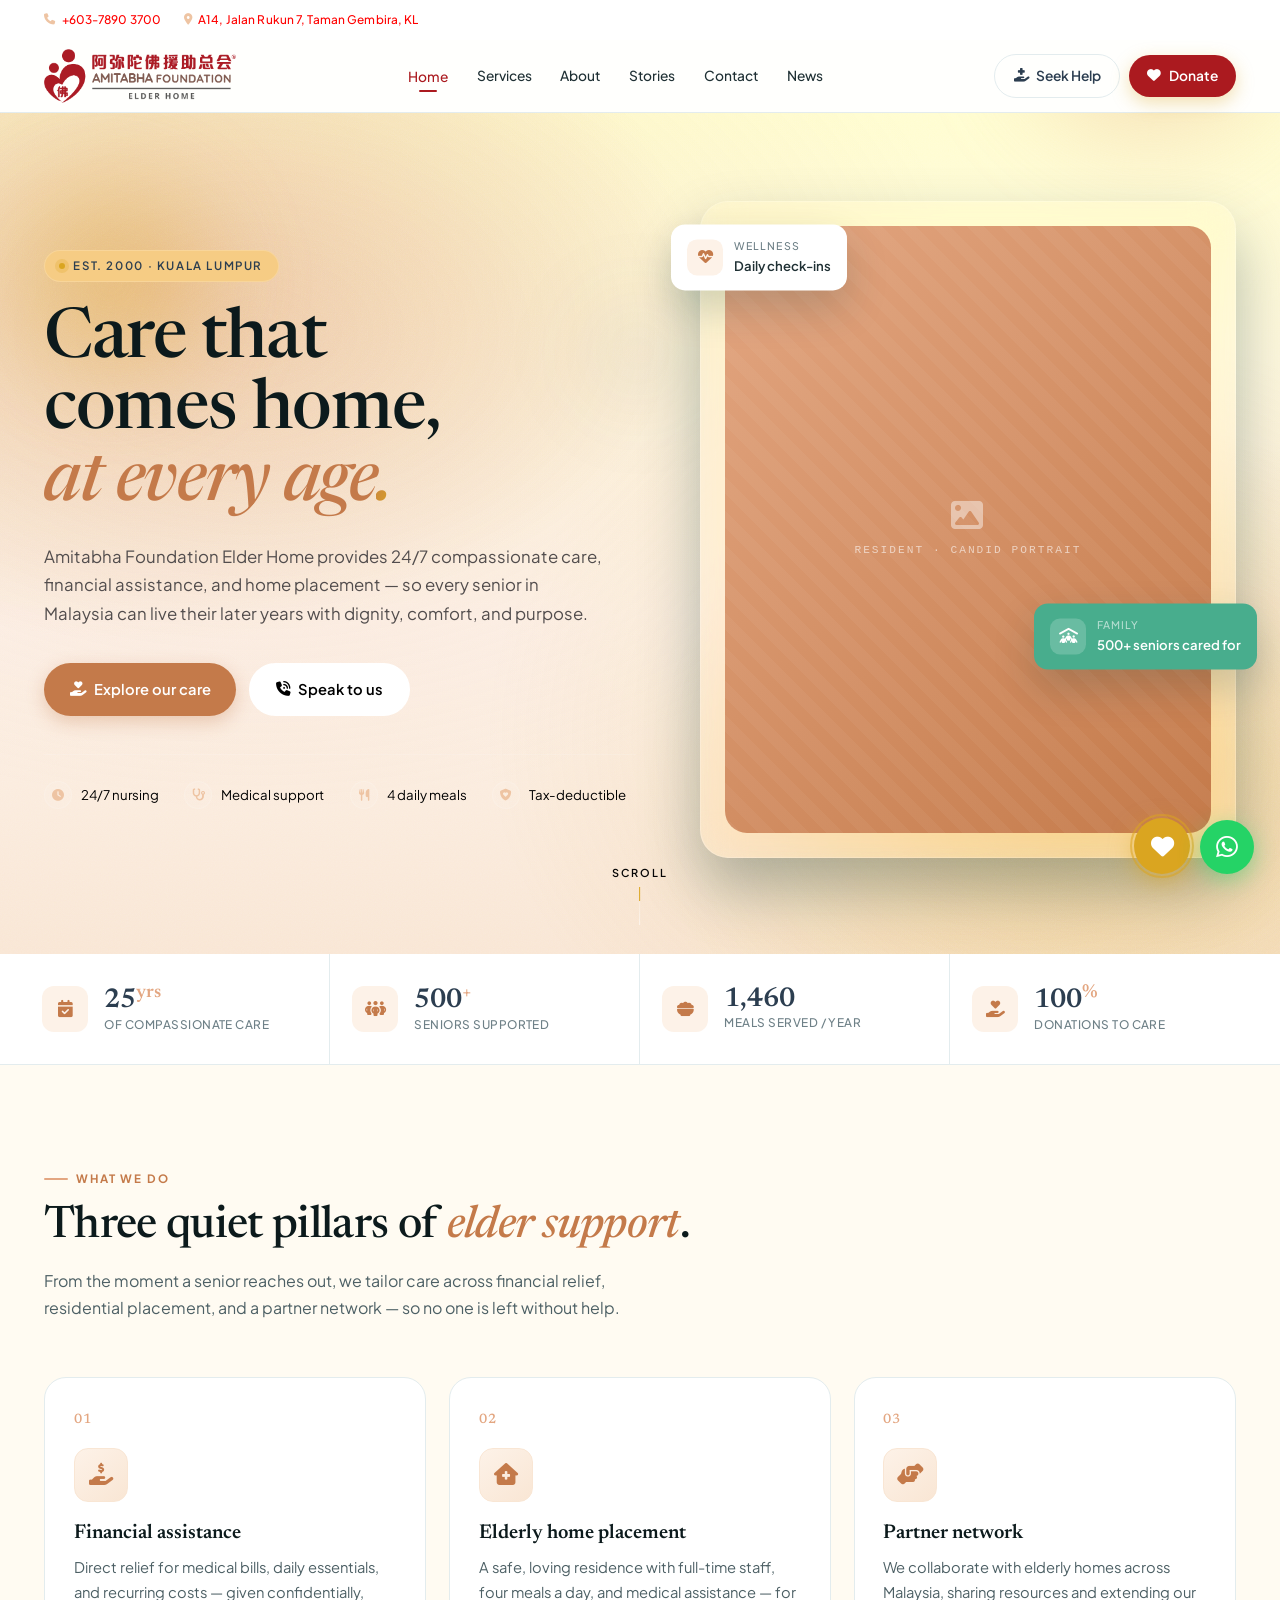
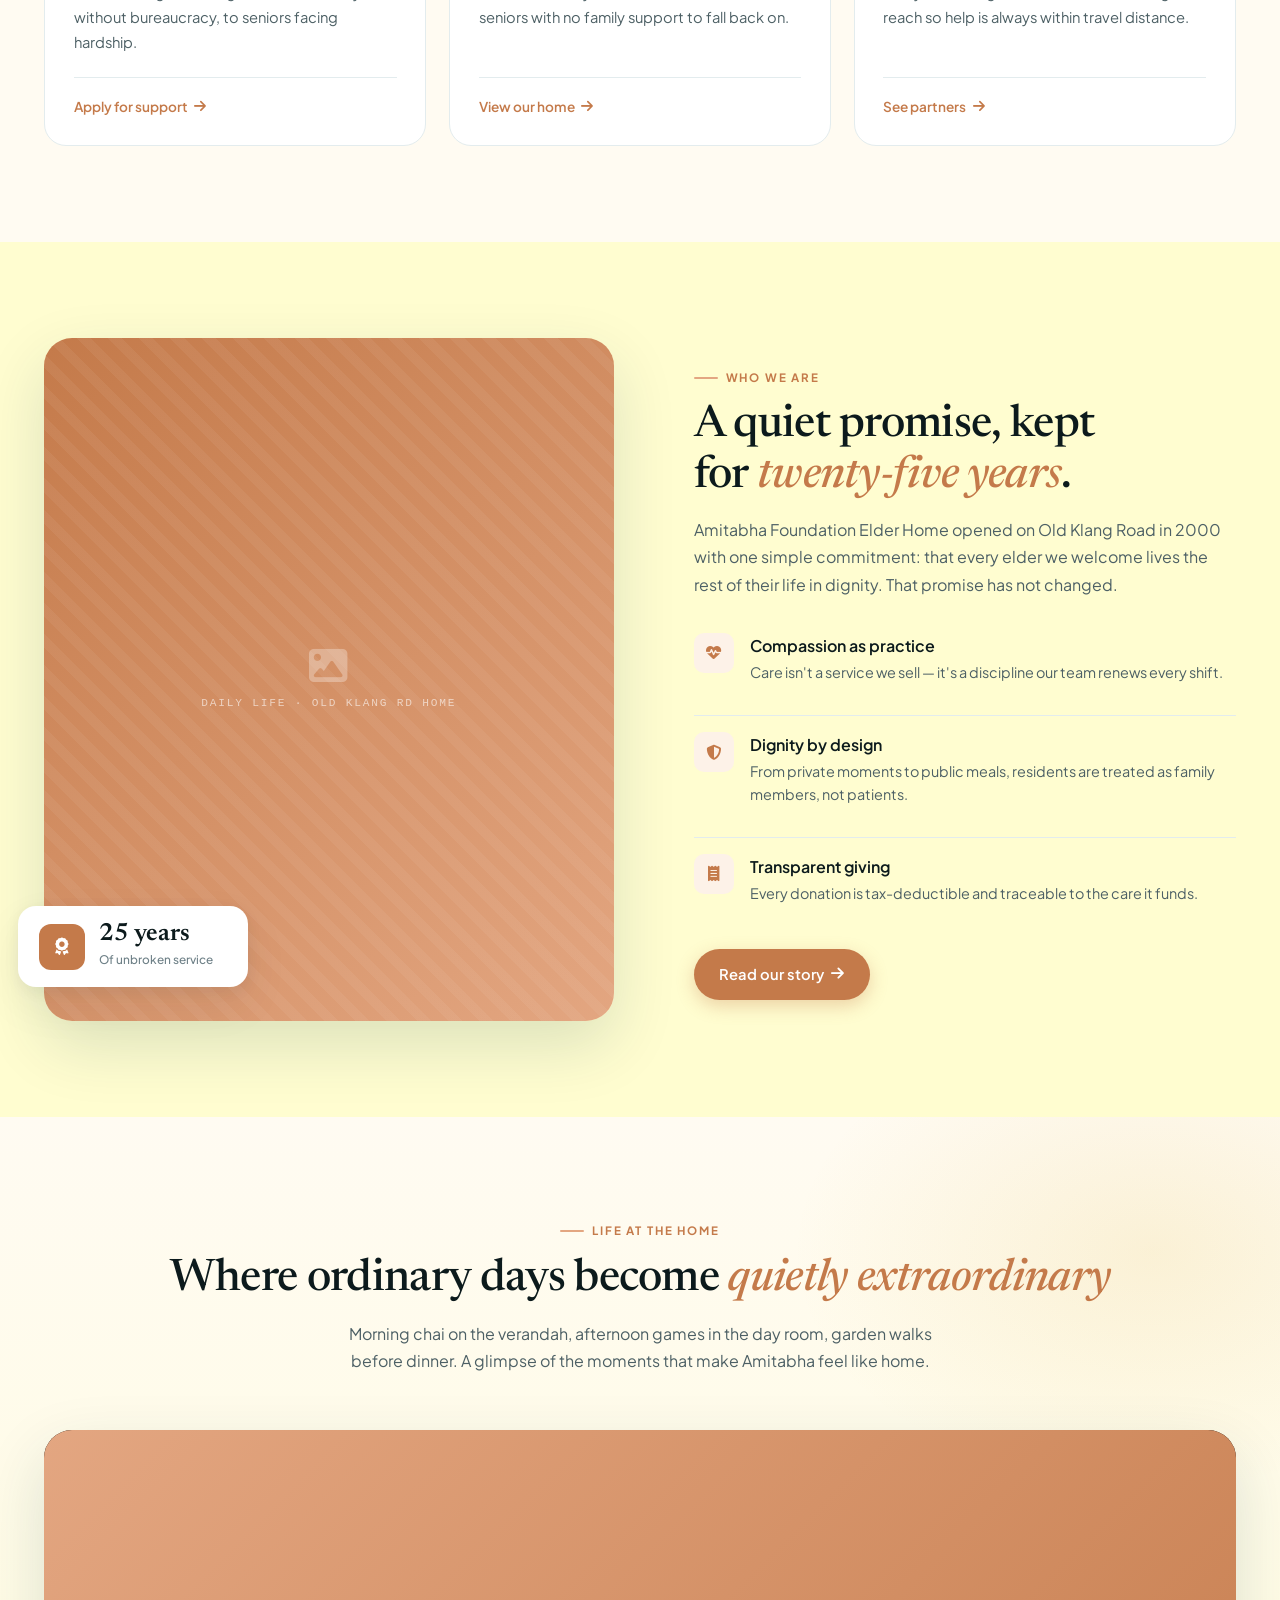
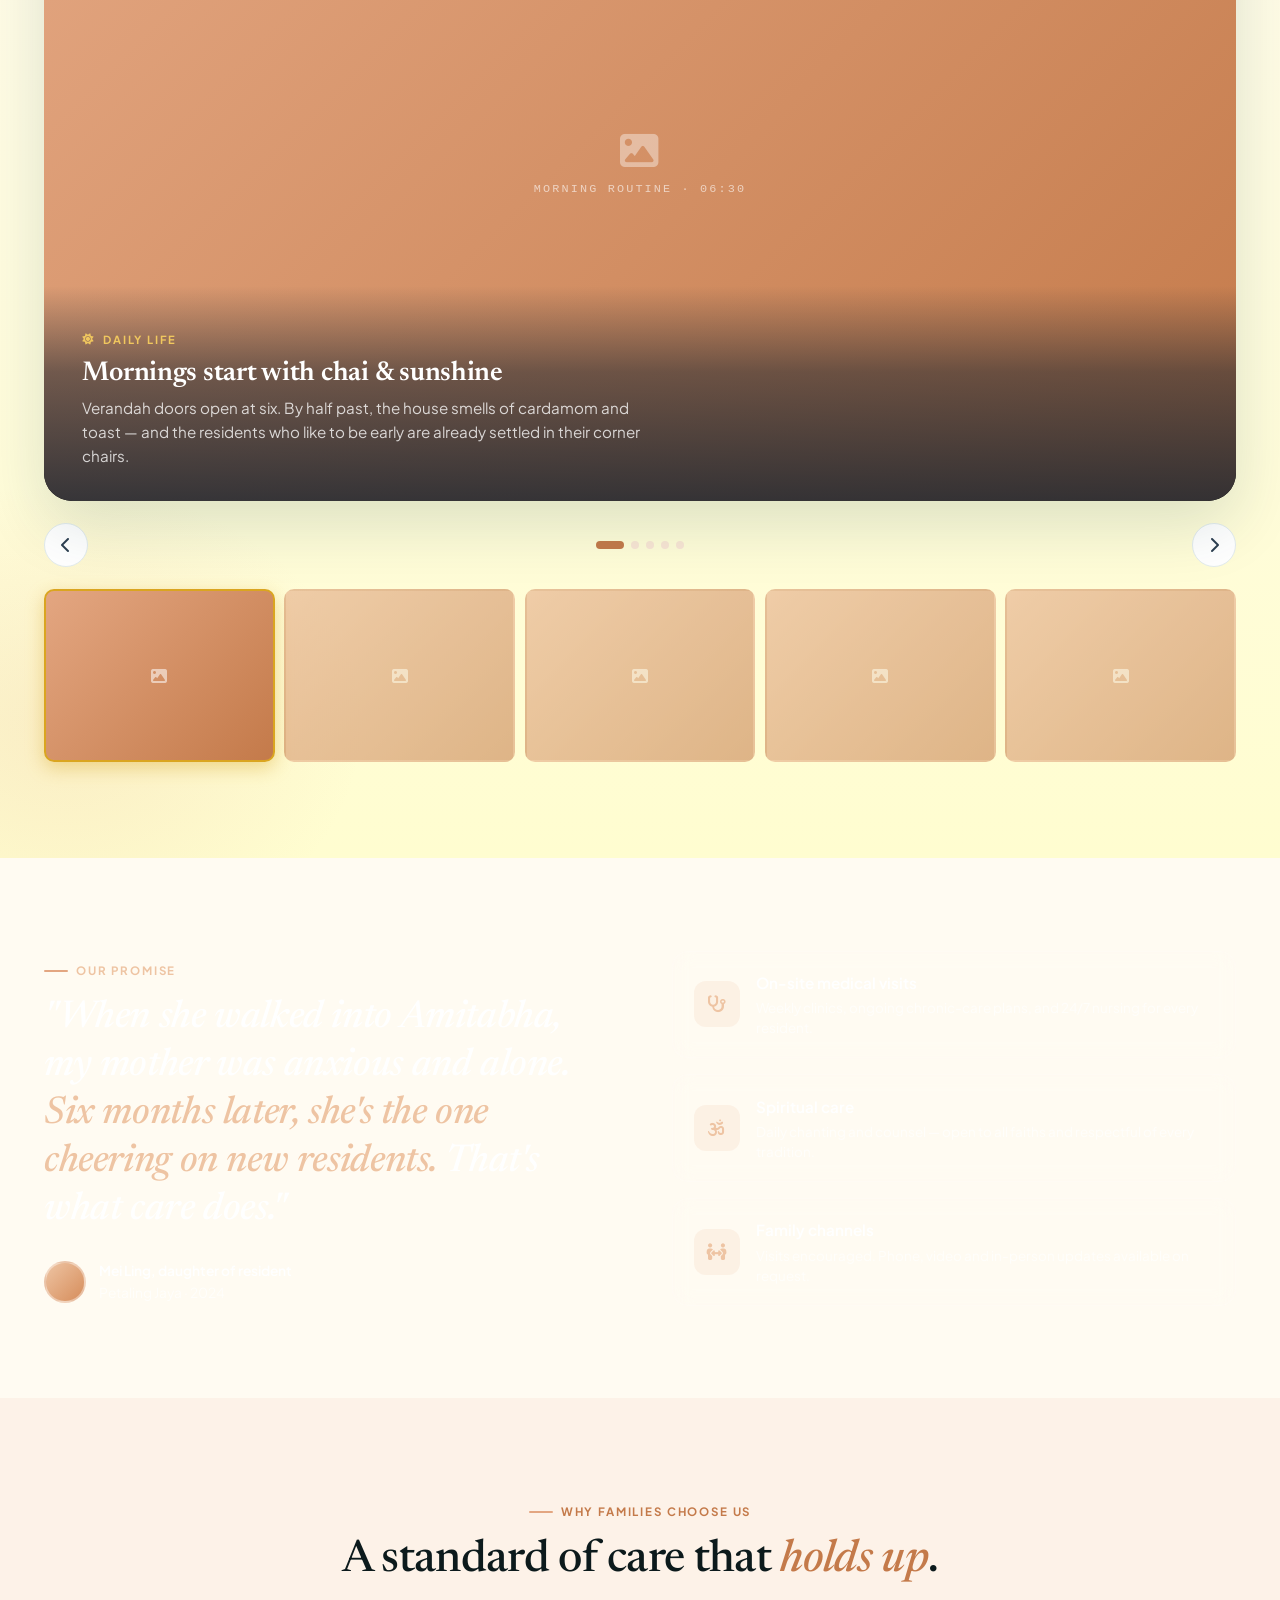
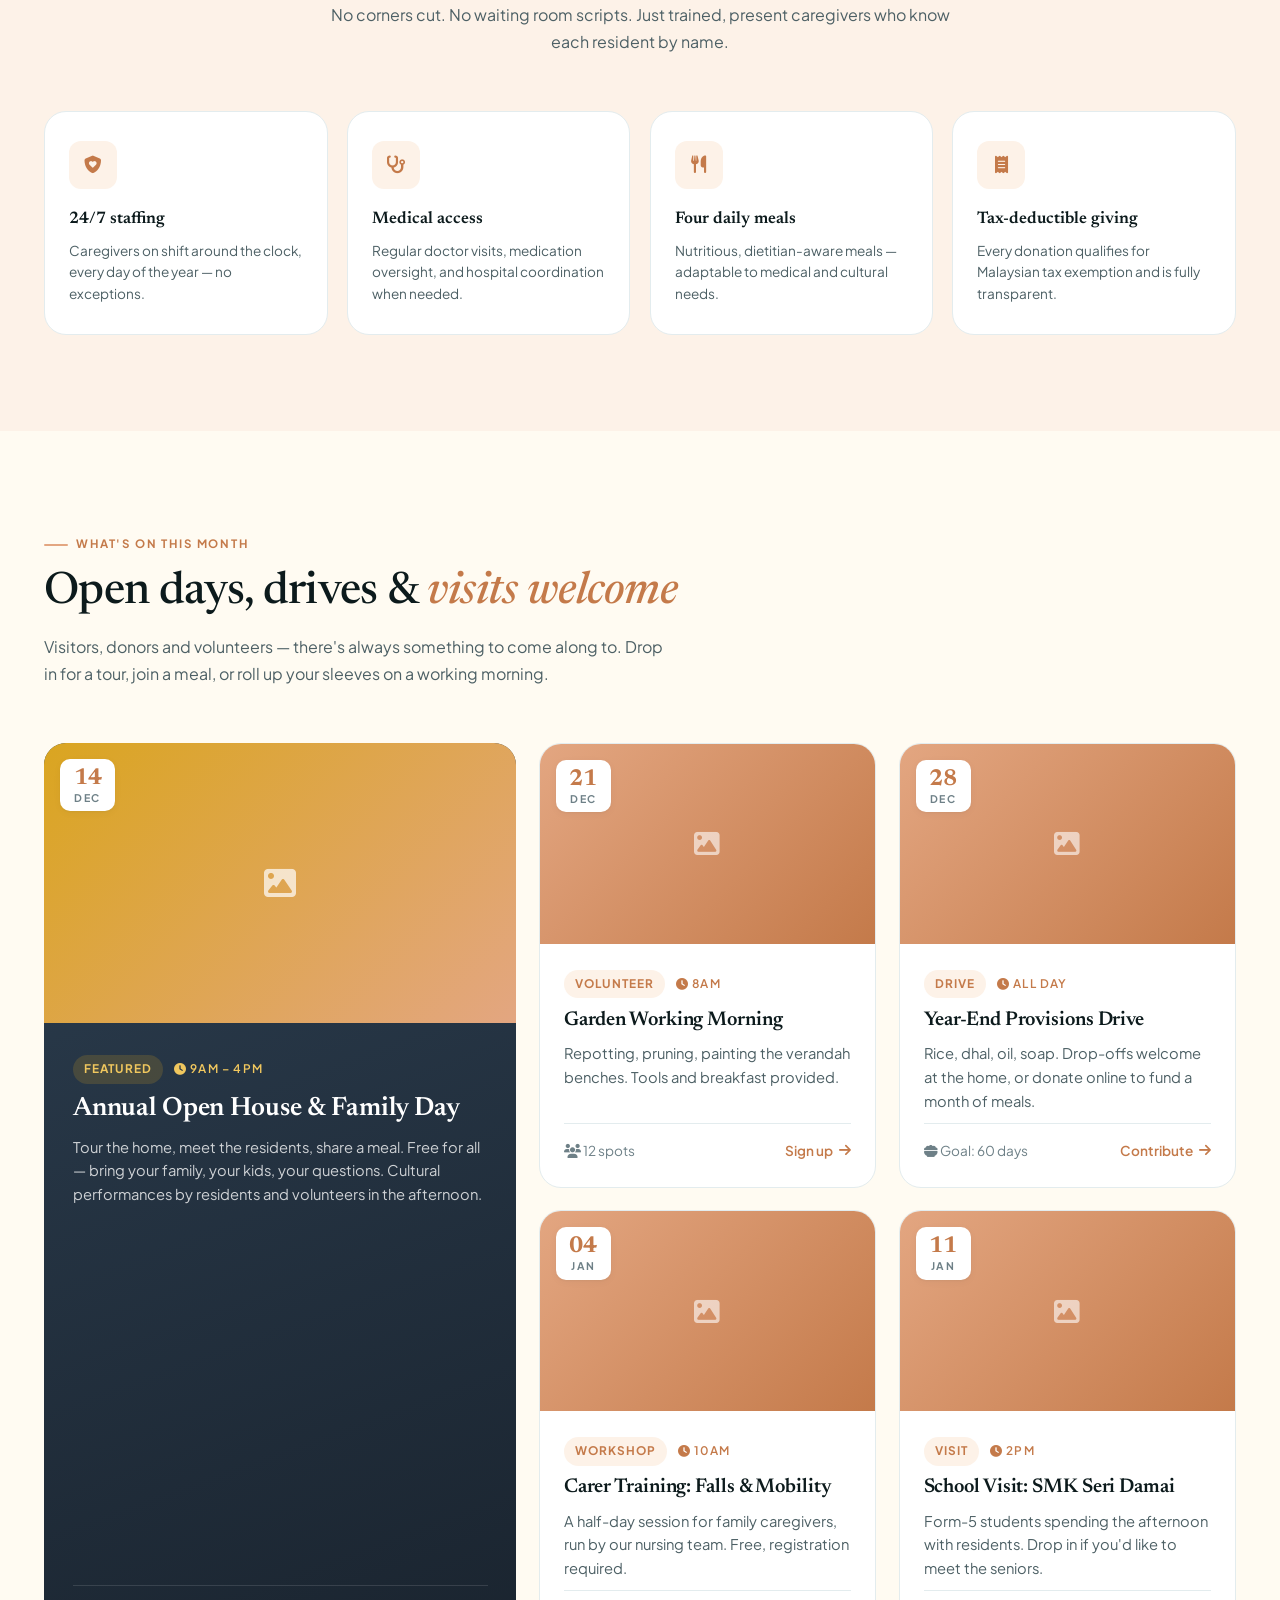
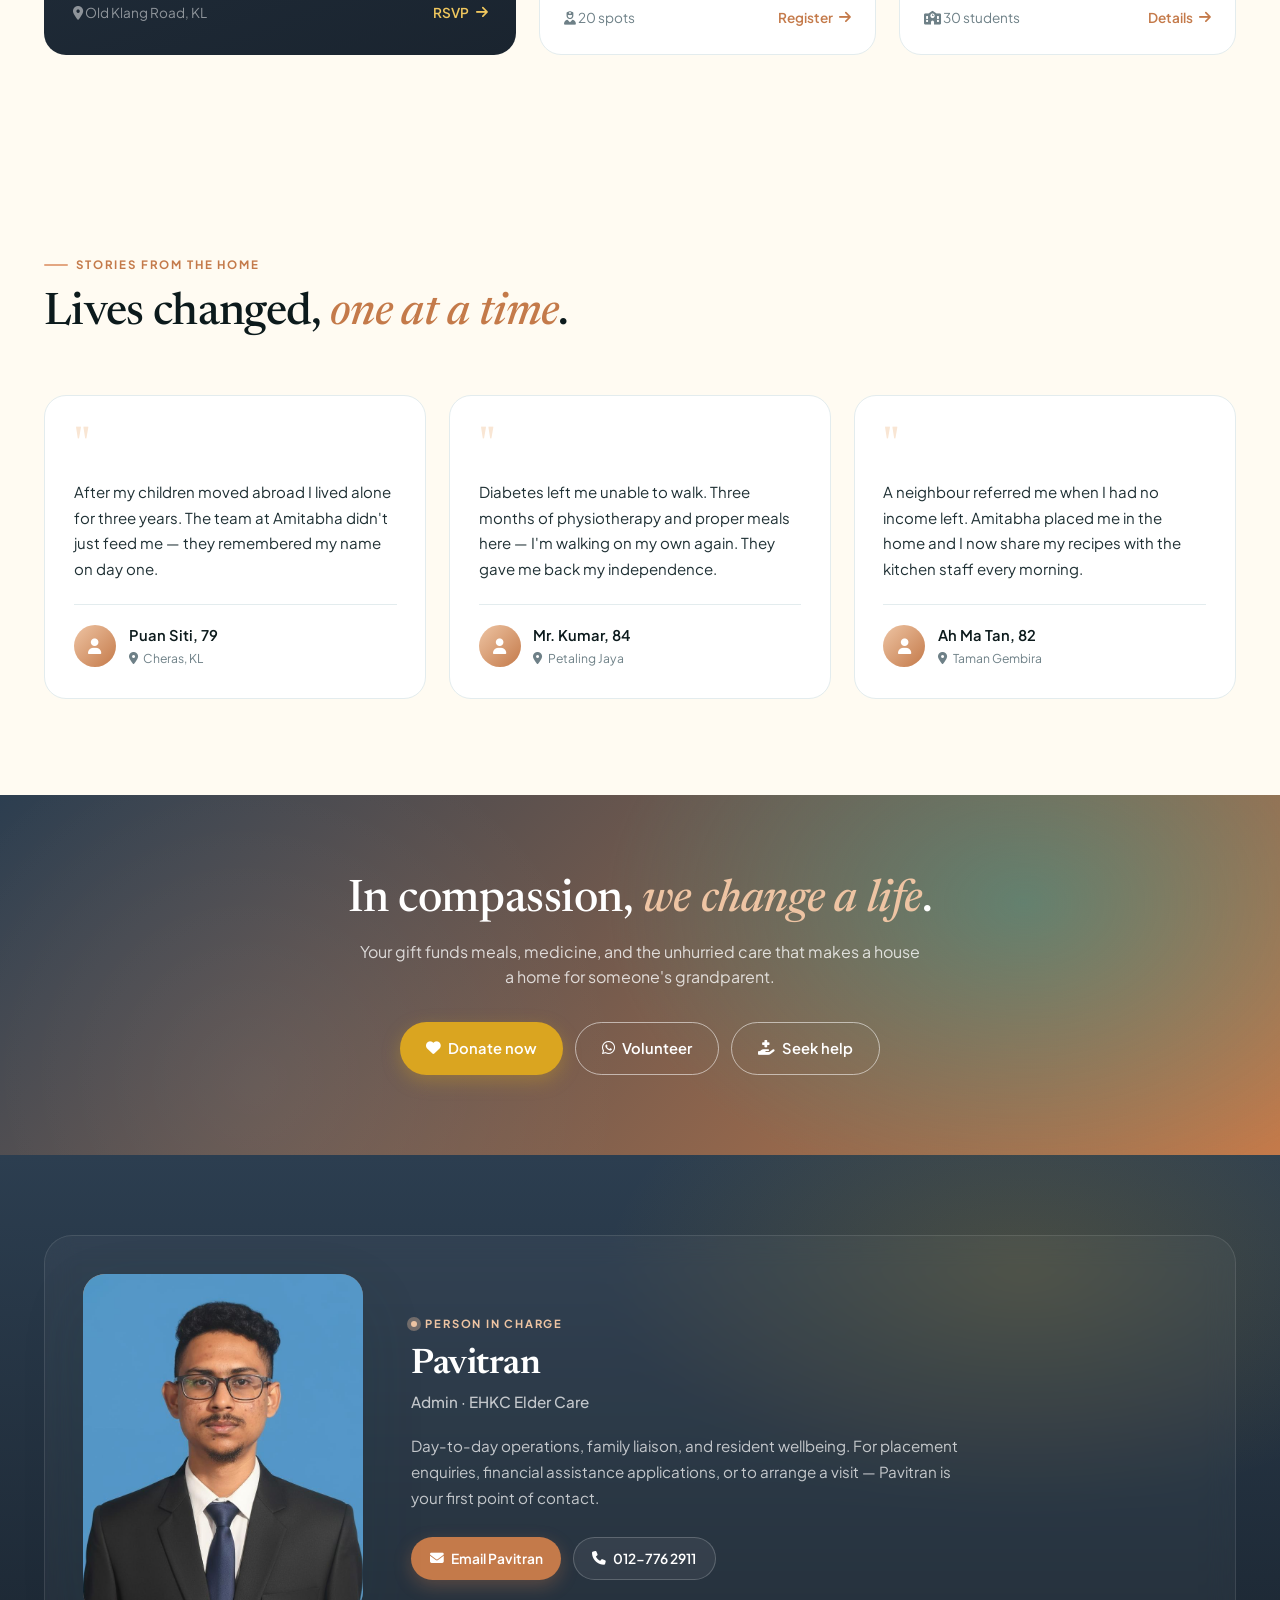
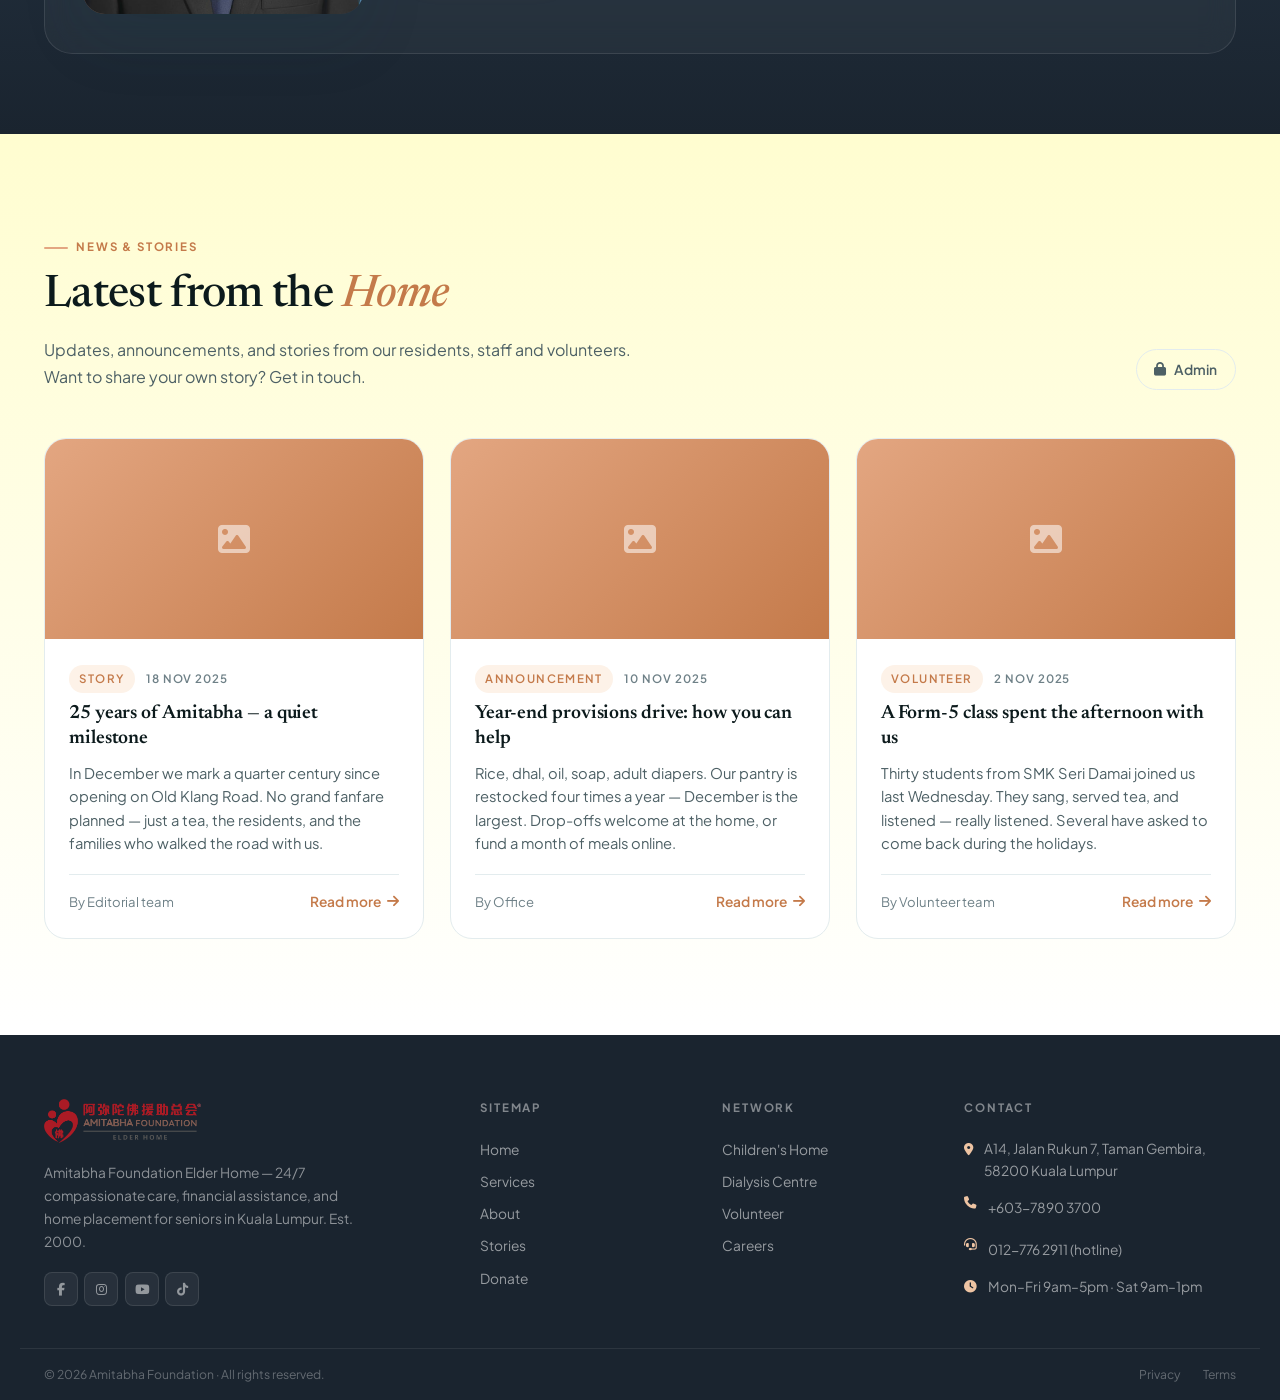
==== index.html @ fded80b2 "Switch to AF_EH ARGB logo on all pages, restyle services.html - services.html: full restyle with ter" ====
<!DOCTYPE html>
<html lang="en">
<head>
<meta charset="UTF-8">
<meta name="viewport" content="width=device-width,initial-scale=1.0">
<title>Amitabha Foundation Elder Home — Care that comes home</title>
<meta name="description" content="Amitabha Foundation Elder Home: 24/7 compassionate care, financial assistance, and home placement for seniors in Kuala Lumpur.">
<link rel="preconnect" href="https://fonts.googleapis.com">
<link rel="preconnect" href="https://fonts.gstatic.com" crossorigin>
<link href="https://fonts.googleapis.com/css2?family=Plus+Jakarta+Sans:wght@400;500;600;700;800&family=Newsreader:ital,opsz,wght@0,6..72,400;0,6..72,500;0,6..72,600;1,6..72,400;1,6..72,500&display=swap" rel="stylesheet">
<link href="https://cdnjs.cloudflare.com/ajax/libs/font-awesome/6.5.0/css/all.min.css" rel="stylesheet">
<style>
*,*::before,*::after{margin:0;padding:0;box-sizing:border-box}
:root{
  --teal-900:#1a242f;
  --teal-800:#2c3e50;
  --teal-700:#c47a4a;
  --teal-600:#d68d5b;
  --teal-500:#e3a681;
  --teal-400:#eec4a3;
  --teal-100:#f9e6d4;
  --teal-50:#fdf2e8;
  --teal-25:#fffaf3;
  --blue-700:#1f2d3a;
  --blue-500:#2c3e50;
  --blue-100:#dde4eb;
  --gold:#daa520;
  --gold-d:#b8881a;
  --gold-l:#f0c75e;
  --coral:#daa520;
  --coral-d:#b8881a;
  --ink-900:#0c1a1c;
  --ink-700:#1f3034;
  --ink-500:#4d6065;
  --ink-400:#6e8087;
  --ink-300:#9aa9ae;
  --line:#e3ecee;
  --bg:#fffbf2;
  --surface:#ffffff;
  --cream:#fffdd0;
  --r-sm:10px;--r:14px;--r-lg:22px;--r-xl:28px;
  --shadow-sm:0 1px 2px rgba(10,40,45,.04),0 2px 8px rgba(10,40,45,.04);
  --shadow:0 4px 16px rgba(10,40,45,.06),0 18px 48px rgba(10,40,45,.06);
  --shadow-lg:0 24px 64px rgba(6,59,61,.14);
  --t:.32s cubic-bezier(.4,.0,.2,1);
  --max:1240px;
  --header-h:72px;
  --sans:"Plus Jakarta Sans",system-ui,sans-serif;
  --serif:"Newsreader",Georgia,serif;
}
html{scroll-behavior:smooth}
body{font-family:var(--sans);color:var(--ink-700);background:var(--bg);line-height:1.6;-webkit-font-smoothing:antialiased;overflow-x:hidden}
img{display:block;max-width:100%}
a{color:inherit;text-decoration:none}
ul{list-style:none}
button{font-family:inherit;cursor:pointer;border:none;background:none}
section{position:relative}

/* Header */
.topbar{background:var(--teal-900);color:rgba(255,255,255,.72);font-size:.74rem;font-weight:500;letter-spacing:.01em}
.topbar-in{max-width:var(--max);margin:auto;padding:.5rem 1.5rem;display:flex;justify-content:space-between;align-items:center;gap:1rem;flex-wrap:wrap}
.topbar-l{display:flex;gap:1.4rem;align-items:center}
.topbar-l span{display:inline-flex;align-items:center;gap:.4rem}
.topbar-l i{color:var(--teal-400);font-size:.7rem}
.topbar-l a:hover{color:#fff}
.topbar-r{display:flex;align-items:center;gap:.6rem}
.topbar-r a{width:24px;height:24px;border-radius:6px;border:1px solid rgba(255,255,255,.15);display:inline-flex;align-items:center;justify-content:center;color:rgba(255,255,255,.7);transition:all var(--t)}
.topbar-r a:hover{background:#fff;color:var(--teal-800);border-color:#fff}

header{position:sticky;top:0;z-index:80;background:rgba(255,255,255,.86);backdrop-filter:saturate(160%) blur(18px);-webkit-backdrop-filter:saturate(160%) blur(18px);border-bottom:1px solid var(--line);transition:box-shadow var(--t),background var(--t)}
header.scrolled{background:rgba(255,255,255,.96);box-shadow:0 2px 18px rgba(10,40,45,.06)}
.hdr{max-width:var(--max);margin:auto;padding:0 1.5rem;height:var(--header-h);display:flex;align-items:center;justify-content:space-between;gap:1.2rem}
.brand{display:flex;align-items:center;gap:.7rem}
.brand img{height:54px;width:auto;display:block;object-fit:contain}
.nav{display:flex;gap:.1rem;align-items:center}
.nav a{font-size:.86rem;font-weight:500;color:var(--ink-700);padding:.5rem .85rem;border-radius:8px;transition:color .3s ease,background .3s ease}
.nav a:hover{color:inherit;background:transparent}
.nav a:active,.nav a.on,.nav a.active{color:#ab1a1f !important;background:transparent}
.nav a.on::after,.nav a.active::after{content:"";display:block;width:18px;height:2px;border-radius:2px;background:#ab1a1f;margin:2px auto -6px}
.hdr-r{display:flex;align-items:center;gap:.55rem}
.btn{display:inline-flex;align-items:center;gap:.45rem;font-family:inherit;font-weight:600;font-size:.86rem;padding:.62rem 1.15rem;border-radius:999px;transition:color .3s ease,background .3s ease,border-color .3s ease,box-shadow .3s ease,transform .3s ease;white-space:nowrap}
.btn:active,.btn.clicked,.btn.active{background:#ab1a1f !important;color:#fff !important;border-color:#ab1a1f !important;box-shadow:0 6px 18px rgba(171,26,31,.35) !important}
.btn-ghost{color:var(--teal-800);border:1px solid var(--line)}
.btn-ghost:hover{border-color:var(--line);color:var(--teal-800);background:transparent}
.btn-primary{background:var(--teal-700);color:#fff;box-shadow:0 6px 18px rgba(196,122,74,.32)}
.btn-primary:hover{background:var(--teal-700);transform:none;box-shadow:0 6px 18px rgba(196,122,74,.32)}
.btn-coral{background:var(--coral);color:#fff;box-shadow:0 6px 18px rgba(218,165,32,.34)}
.btn-coral:hover{background:var(--coral);transform:none}
.btn-outline-white{color:#fff;border:1.5px solid rgba(255,255,255,.55)}
.btn-outline-white:hover{background:transparent;border-color:rgba(255,255,255,.55);color:#fff}
.btn-lg{padding:.85rem 1.6rem;font-size:.92rem}
.burger{display:none;flex-direction:column;gap:5px;padding:.5rem}
.burger span{width:22px;height:2px;background:var(--teal-800);border-radius:2px;transition:all var(--t)}
.burger.open span:nth-child(1){transform:translateY(7px) rotate(45deg)}
.burger.open span:nth-child(2){opacity:0}
.burger.open span:nth-child(3){transform:translateY(-7px) rotate(-45deg)}
.mob-menu{display:none;flex-direction:column;background:#fff;border-top:1px solid var(--line);padding:.6rem 1.5rem 1.2rem}
.mob-menu.open{display:flex}
.mob-menu a{padding:.7rem .3rem;font-size:.95rem;color:var(--ink-700);border-bottom:1px solid var(--line)}
.mob-menu a:last-child{border-bottom:none}

/* Hero */
.hero{position:relative;min-height:760px;display:flex;align-items:center;overflow:hidden;isolation:isolate;background:radial-gradient(900px 600px at 12% 20%,rgba(227,166,129,.55),transparent 60%),radial-gradient(800px 600px at 88% 80%,rgba(218,165,32,.28),transparent 60%),linear-gradient(180deg,#fffdd0 0%,#fdf2e8 60%,#f9e6d4 100%);color:var(--ink-900)}
.hero-bg{position:absolute;inset:-10% 0 -10% 0;background:radial-gradient(1200px 800px at 20% 30%,rgba(227,166,129,.18),transparent 60%),radial-gradient(900px 700px at 80% 70%,rgba(218,165,32,.18),transparent 60%);will-change:transform;z-index:-3}
.hero-grain{position:absolute;inset:0;z-index:-2;opacity:.4;mix-blend-mode:overlay;pointer-events:none;background-image:url("data:image/svg+xml;utf8,<svg xmlns='http://www.w3.org/2000/svg' width='220' height='220'><filter id='n'><feTurbulence type='fractalNoise' baseFrequency='0.85' numOctaves='2' stitchTiles='stitch'/></filter><rect width='100%' height='100%' filter='url(%23n)' opacity='.55'/></svg>")}
.hero-shape{position:absolute;border-radius:50%;filter:blur(40px);pointer-events:none;will-change:transform;z-index:-1}
.hero-shape.s1{width:420px;height:420px;background:radial-gradient(circle,rgba(227,166,129,.55),transparent 60%);top:-120px;right:-80px}
.hero-shape.s2{width:340px;height:340px;background:radial-gradient(circle,rgba(218,165,32,.4),transparent 60%);bottom:-120px;left:-60px}
.hero-shape.s3{width:200px;height:200px;background:radial-gradient(circle,rgba(44,62,80,.08),transparent 60%);top:30%;left:42%}
.hero-in{max-width:var(--max);margin:auto;width:100%;padding:5.5rem 1.5rem 6rem;display:grid;grid-template-columns:minmax(0,1.05fr) minmax(0,.95fr);gap:4rem;align-items:center;position:relative}
.hero-eyebrow{display:inline-flex;align-items:center;gap:.5rem;background:rgba(255,255,255,.1);backdrop-filter:blur(8px);border:1px solid rgba(255,255,255,.18);padding:.36rem .9rem;border-radius:999px;font-size:.72rem;font-weight:600;letter-spacing:.14em;text-transform:uppercase;color:var(--teal-800);margin-bottom:1.4rem}
.hero-eyebrow .dot{width:6px;height:6px;border-radius:50%;background:var(--gold);box-shadow:0 0 0 4px rgba(218,165,32,.25)}
.hero h1{font-family:var(--serif);font-weight:500;font-size:clamp(2.6rem,5.4vw,4.6rem);line-height:1.04;letter-spacing:-.02em;color:var(--ink-900);margin-bottom:1.4rem;text-wrap:balance}
.hero h1 em{font-style:italic;color:var(--teal-700);font-weight:500}
.hero h1 .sw{background:linear-gradient(110deg,var(--teal-700) 0%,var(--gold) 100%);-webkit-background-clip:text;background-clip:text;color:transparent;font-style:italic}
.hero-sub{font-size:1.05rem;color:rgba(255,255,255,.78);max-width:560px;line-height:1.7;margin-bottom:2.2rem}
.hero-cta{display:flex;gap:.8rem;flex-wrap:wrap;margin-bottom:2.4rem}
.hero-trust{display:flex;gap:1.6rem;flex-wrap:wrap;padding-top:1.6rem;border-top:1px solid rgba(255,255,255,.14)}
.ht{display:flex;align-items:center;gap:.55rem;font-size:.83rem;color:rgba(255,255,255,.78)}
.ht i{width:28px;height:28px;border-radius:50%;background:rgba(255,255,255,.08);border:1px solid rgba(255,255,255,.14);color:var(--teal-400);font-size:.74rem;display:inline-flex;align-items:center;justify-content:center}
.hero-card{position:relative;background:rgba(255,255,255,.06);backdrop-filter:blur(20px) saturate(140%);-webkit-backdrop-filter:blur(20px) saturate(140%);border:1px solid rgba(255,255,255,.18);border-radius:var(--r-xl);padding:1.5rem;box-shadow:0 30px 60px rgba(6,47,49,.3);animation:float-bob 7s ease-in-out infinite;will-change:transform}
.hero-card:hover{animation-play-state:paused}
.hero-card-img{position:relative;border-radius:var(--r-lg);overflow:hidden;aspect-ratio:4/5;background:linear-gradient(135deg,var(--teal-500),var(--teal-700));display:flex;align-items:center;justify-content:center}
.hero-card-img::before{content:"";position:absolute;inset:0;background:repeating-linear-gradient(45deg,rgba(255,255,255,.04) 0 12px,transparent 12px 24px)}
.hero-card-img .ph{position:relative;text-align:center;color:rgba(255,255,255,.6);font-family:"SF Mono",Menlo,monospace;font-size:.7rem;letter-spacing:.18em;text-transform:uppercase}
.hero-card-img .ph i{display:block;font-size:2rem;margin-bottom:.7rem;color:rgba(255,255,255,.45)}
.hero-portrait{position:absolute;inset:0;width:100%;height:100%;object-fit:cover;z-index:1;display:block}
.hero-id{position:absolute;left:0;right:0;bottom:0;z-index:2;padding:1.5rem 1.4rem 1.3rem;background:linear-gradient(180deg,transparent 0%,rgba(6,47,49,.55) 40%,rgba(6,47,49,.95) 100%);color:#fff}
.hero-id-badge{display:inline-flex;align-items:center;gap:.4rem;background:rgba(255,255,255,.16);backdrop-filter:blur(8px);border:1px solid rgba(255,255,255,.24);padding:.28rem .7rem;border-radius:999px;font-size:.66rem;font-weight:600;letter-spacing:.12em;text-transform:uppercase;color:var(--teal-100);margin-bottom:.75rem}
.hero-id-name{font-family:var(--serif);font-weight:600;font-size:1.5rem;line-height:1.1;color:#fff;letter-spacing:-.01em}
.hero-id-role{font-size:.82rem;color:rgba(255,255,255,.78);margin-top:.22rem;font-weight:500}
.hero-card-floats{position:absolute;inset:0;pointer-events:none}
.hcf{position:absolute;background:#fff;color:var(--ink-700);border-radius:14px;padding:.85rem 1rem;box-shadow:0 18px 42px rgba(6,47,49,.18);display:flex;align-items:center;gap:.7rem;font-size:.82rem;font-weight:600;pointer-events:auto;will-change:transform}
.hcf .ic{width:36px;height:36px;border-radius:10px;background:var(--teal-50);color:var(--teal-700);display:flex;align-items:center;justify-content:center;font-size:.95rem}
.hcf.f1{top:14%;left:-30px}
.hcf.f2{bottom:18%;right:-22px;background:var(--teal-700);color:#fff}
.hcf.f2 .ic{background:rgba(255,255,255,.18);color:#fff}
.hcf .l{display:block;font-size:.66rem;font-weight:500;color:var(--ink-400);text-transform:uppercase;letter-spacing:.1em;margin-bottom:.05rem}
.hcf.f2 .l{color:rgba(255,255,255,.6)}
.scroll-cue{position:absolute;bottom:1.8rem;left:50%;transform:translateX(-50%);display:flex;flex-direction:column;align-items:center;gap:.4rem;font-size:.68rem;font-weight:600;letter-spacing:.18em;text-transform:uppercase;color:rgba(255,255,255,.55)}
.scroll-cue .bar{width:1px;height:38px;background:linear-gradient(180deg,transparent,rgba(255,255,255,.6))}
.scroll-cue .bar::after{content:"";display:block;width:1px;height:14px;background:var(--gold);animation:slide 1.8s ease-in-out infinite}
@keyframes slide{0%{transform:translateY(-14px);opacity:0}40%{opacity:1}100%{transform:translateY(38px);opacity:0}}
@keyframes float-bob{0%,100%{transform:translateY(0) rotate(-1deg)}50%{transform:translateY(-14px) rotate(1deg)}}

/* Stats */
.stats{background:#fff;border-bottom:1px solid var(--line);position:relative;z-index:1}
.stats-in{max-width:var(--max);margin:auto;display:grid;grid-template-columns:repeat(4,1fr)}
.stat{padding:1.8rem 1.4rem;display:flex;align-items:center;gap:1rem;border-right:1px solid var(--line)}
.stat:last-child{border-right:none}
.stat-ic{width:46px;height:46px;border-radius:12px;flex-shrink:0;background:var(--teal-50);color:var(--teal-700);display:flex;align-items:center;justify-content:center;font-size:1.05rem}
.stat-n{font-family:var(--serif);font-size:1.7rem;font-weight:600;color:var(--teal-800);line-height:1.1}
.stat-l{font-size:.74rem;color:var(--ink-400);font-weight:500;letter-spacing:.04em;text-transform:uppercase}

/* Section helpers */
.sec{padding:6rem 0;position:relative}
.sec-tight{padding:4rem 0}
.sec-cream{background:var(--cream)}
.sec-teal{background:var(--teal-50)}
.wrap{max-width:var(--max);margin:auto;padding:0 1.5rem}
.eyebrow{display:inline-flex;align-items:center;gap:.5rem;font-size:.72rem;font-weight:700;letter-spacing:.16em;text-transform:uppercase;color:var(--teal-700);margin-bottom:.9rem}
.eyebrow::before{content:"";width:24px;height:2px;background:var(--teal-500);border-radius:2px}
h2.section-h{font-family:var(--serif);font-weight:500;font-size:clamp(2rem,3.6vw,2.8rem);line-height:1.12;letter-spacing:-.015em;color:var(--ink-900);margin-bottom:.9rem;text-wrap:balance}
h2.section-h em{font-style:italic;color:var(--teal-700);font-weight:500}
.section-p{font-size:1rem;color:var(--ink-500);line-height:1.7;max-width:620px}
.sh{margin-bottom:3.5rem}
.sh.c{text-align:center}.sh.c .eyebrow{justify-content:center}.sh.c .section-p{margin:auto}

/* Services */
.svc-grid{display:grid;grid-template-columns:repeat(3,1fr);gap:1.4rem}
.svc-card{background:#fff;border-radius:var(--r-lg);border:1px solid var(--line);padding:2rem 1.8rem 1.7rem;position:relative;transition:transform var(--t),box-shadow var(--t),border-color var(--t);display:flex;flex-direction:column;overflow:hidden}
.svc-card::before{content:"";position:absolute;inset:0;border-radius:inherit;background:linear-gradient(180deg,rgba(26,166,163,.08),transparent 35%);opacity:0;transition:opacity var(--t);pointer-events:none}
.svc-card:hover{transform:translateY(-6px);box-shadow:var(--shadow);border-color:var(--teal-100)}
.svc-card:hover::before{opacity:1}
.svc-num{font-family:var(--serif);font-size:.85rem;color:var(--teal-500);font-weight:500;letter-spacing:.08em;margin-bottom:1rem}
.svc-ic{width:54px;height:54px;border-radius:14px;background:linear-gradient(140deg,var(--teal-50),var(--teal-100));color:var(--teal-700);font-size:1.35rem;display:flex;align-items:center;justify-content:center;margin-bottom:1.2rem;border:1px solid var(--teal-100);transition:all var(--t)}
.svc-card:hover .svc-ic{background:linear-gradient(140deg,var(--teal-700),var(--teal-600));color:#fff;border-color:transparent}
.svc-card h3{font-family:var(--serif);font-weight:600;font-size:1.25rem;color:var(--ink-900);margin-bottom:.55rem;line-height:1.25}
.svc-card p{font-size:.92rem;color:var(--ink-500);line-height:1.7;flex:1;margin-bottom:1.4rem}
.svc-link{display:inline-flex;align-items:center;gap:.4rem;color:var(--teal-700);font-weight:600;font-size:.85rem;padding-top:1.1rem;border-top:1px solid var(--line);transition:gap var(--t)}
.svc-link i{transition:transform var(--t)}
.svc-card:hover .svc-link{gap:.7rem}
.svc-card:hover .svc-link i{transform:translateX(4px)}

/* About */
.about-grid{display:grid;grid-template-columns:1.05fr 1fr;gap:5rem;align-items:center}
.about-media{position:relative}
.about-img{position:relative;border-radius:var(--r-xl);overflow:hidden;aspect-ratio:5/6;background:linear-gradient(140deg,var(--teal-700),var(--teal-500));box-shadow:var(--shadow-lg);display:flex;align-items:center;justify-content:center;color:rgba(255,255,255,.6)}
.about-img::after{content:"";position:absolute;inset:0;background:repeating-linear-gradient(45deg,rgba(255,255,255,.05) 0 10px,transparent 10px 22px)}
.about-img .ph{position:relative;text-align:center;font-family:"SF Mono",Menlo,monospace;font-size:.7rem;letter-spacing:.16em;text-transform:uppercase}
.about-img .ph i{display:block;font-size:2.4rem;margin-bottom:.6rem;opacity:.5}
.about-card{position:absolute;left:-26px;bottom:34px;background:#fff;border-radius:18px;padding:1.1rem 1.3rem;box-shadow:var(--shadow);min-width:230px;display:flex;align-items:center;gap:.9rem}
.about-card .ic{width:46px;height:46px;border-radius:12px;background:var(--teal-700);color:#fff;display:flex;align-items:center;justify-content:center;font-size:1.1rem}
.about-card .n{font-family:var(--serif);font-size:1.55rem;font-weight:600;color:var(--ink-900);line-height:1}
.about-card .l{font-size:.74rem;color:var(--ink-400);font-weight:500;margin-top:.18rem}
.values{display:flex;flex-direction:column;gap:1rem;margin-top:1.8rem}
.v-row{display:flex;align-items:flex-start;gap:1rem;padding:1rem 0;border-top:1px solid var(--line)}
.v-row:first-child{border-top:none;padding-top:.4rem}
.v-ic{width:40px;height:40px;border-radius:10px;flex-shrink:0;background:var(--teal-50);color:var(--teal-700);display:flex;align-items:center;justify-content:center;font-size:.95rem}
.v-row strong{display:block;color:var(--ink-900);font-weight:600;margin-bottom:.15rem}
.v-row p{font-size:.9rem;color:var(--ink-500);line-height:1.55}

/* Parallax break */
.parallax-break{position:relative;min-height:540px;display:flex;align-items:center;overflow:hidden;isolation:isolate;color:#fff}
.pb-bg{position:absolute;inset:-15% 0;background:linear-gradient(180deg,rgba(26,36,47,.6),rgba(44,62,80,.85)),linear-gradient(135deg,var(--teal-800) 0%,var(--teal-900) 100%);z-index:-3;will-change:transform}
.pb-grid{position:absolute;inset:0;z-index:-2;opacity:.35;background-image:linear-gradient(rgba(255,255,255,.08) 1px,transparent 1px),linear-gradient(90deg,rgba(255,255,255,.08) 1px,transparent 1px);background-size:62px 62px;will-change:transform}
.pb-shapes{position:absolute;inset:0;z-index:-1;pointer-events:none}
.pb-shapes .pb-c{position:absolute;border-radius:50%;border:1px solid rgba(238,196,163,.35);will-change:transform}
.pb-c.c1{width:520px;height:520px;top:-180px;right:-180px}
.pb-c.c2{width:320px;height:320px;bottom:-120px;left:-120px;border-color:rgba(255,255,255,.14)}
.pb-c.c3{width:160px;height:160px;top:18%;left:18%;background:rgba(218,165,32,.1);border:none}
.pb-in{max-width:var(--max);margin:auto;width:100%;padding:5rem 1.5rem;display:grid;grid-template-columns:1fr 1fr;gap:4rem;align-items:center}
.pb-quote{font-family:var(--serif);font-style:italic;font-weight:500;font-size:clamp(1.8rem,3vw,2.6rem);line-height:1.25;color:#fff;letter-spacing:-.01em}
.pb-quote span{color:var(--teal-400)}
.pb-attr{margin-top:1.6rem;display:flex;align-items:center;gap:.8rem;color:rgba(255,255,255,.7);font-size:.86rem}
.pb-attr .av{width:42px;height:42px;border-radius:50%;background:linear-gradient(135deg,var(--teal-400),var(--teal-600));border:2px solid rgba(255,255,255,.4)}
.pb-side{display:flex;flex-direction:column;gap:1rem}
.pb-row{display:flex;align-items:center;gap:1rem;padding:1.2rem 1.3rem;background:rgba(255,255,255,.06);border:1px solid rgba(255,255,255,.12);border-radius:16px;backdrop-filter:blur(10px)}
.pb-row .ic{width:46px;height:46px;border-radius:12px;background:rgba(238,196,163,.18);color:var(--teal-400);display:flex;align-items:center;justify-content:center;font-size:1.05rem;flex-shrink:0}
.pb-row strong{display:block;color:#fff;font-weight:600;font-size:.95rem;margin-bottom:.18rem}
.pb-row p{color:rgba(255,255,255,.65);font-size:.84rem;line-height:1.5}

/* Why us */
.why-grid{display:grid;grid-template-columns:repeat(4,1fr);gap:1.2rem}
.why-card{background:#fff;border:1px solid var(--line);border-radius:var(--r-lg);padding:1.8rem 1.5rem;text-align:left;transition:all var(--t)}
.why-card:hover{transform:translateY(-4px);box-shadow:var(--shadow);border-color:var(--teal-100)}
.why-ic{width:48px;height:48px;border-radius:12px;background:var(--teal-50);color:var(--teal-700);display:flex;align-items:center;justify-content:center;font-size:1.1rem;margin-bottom:1.1rem}
.why-card h4{font-family:var(--serif);font-weight:600;font-size:1.05rem;color:var(--ink-900);margin-bottom:.4rem}
.why-card p{font-size:.85rem;color:var(--ink-500);line-height:1.6}

/* Stories */
.story-grid{display:grid;grid-template-columns:repeat(3,1fr);gap:1.4rem}
.story-card{background:#fff;border-radius:var(--r-lg);border:1px solid var(--line);padding:1.8rem;transition:all var(--t);position:relative}
.story-card:hover{transform:translateY(-4px);box-shadow:var(--shadow);border-color:var(--teal-100)}
.story-quote-mark{font-family:var(--serif);font-size:3rem;line-height:1;color:var(--teal-100);margin-bottom:.4rem}
.story-q{font-size:.94rem;color:var(--ink-700);line-height:1.7;margin-bottom:1.4rem}
.story-attr{display:flex;align-items:center;gap:.8rem;padding-top:1.2rem;border-top:1px solid var(--line)}
.story-av{width:42px;height:42px;border-radius:50%;flex-shrink:0;background:linear-gradient(135deg,var(--teal-400),var(--teal-700));display:flex;align-items:center;justify-content:center;color:#fff;font-size:.95rem}
.story-name{font-weight:600;color:var(--ink-900);font-size:.92rem}
.story-meta{font-size:.76rem;color:var(--ink-400);display:flex;align-items:center;gap:.35rem;margin-top:.1rem}

/* CTA band */
.cta-band{background:radial-gradient(700px 500px at 80% 30%,rgba(26,166,163,.4),transparent 60%),linear-gradient(135deg,var(--teal-800),var(--teal-700));color:#fff;padding:5rem 0;text-align:center;position:relative;overflow:hidden}
.cta-band::before{content:"";position:absolute;inset:0;background-image:radial-gradient(circle at 20% 80%,rgba(255,255,255,.06),transparent 35%)}
.cta-band h2{font-family:var(--serif);font-weight:500;font-size:clamp(2rem,3.6vw,2.8rem);line-height:1.15;color:#fff;margin-bottom:.8rem;letter-spacing:-.01em;text-wrap:balance}
.cta-band h2 em{color:var(--teal-400);font-style:italic}
.cta-band p{color:rgba(255,255,255,.78);font-size:1rem;max-width:560px;margin:0 auto 2rem}
.cta-btns{display:flex;gap:.8rem;justify-content:center;flex-wrap:wrap;position:relative}

/* Gallery slider */
.gallery-band{background:linear-gradient(180deg,#fffbf2 0%,var(--cream) 100%);padding:6rem 0;position:relative;overflow:hidden}
.gallery-band::before{content:"";position:absolute;inset:0;background:radial-gradient(600px 400px at 90% 10%,rgba(218,165,32,.12),transparent 60%),radial-gradient(500px 400px at 5% 90%,rgba(227,166,129,.18),transparent 60%);pointer-events:none}
.gallery-band .wrap{position:relative}
.gal-track-wrap{position:relative;margin-top:3rem;border-radius:var(--r-xl);overflow:hidden;box-shadow:var(--shadow-lg);background:#000}
.gal-track{display:flex;transition:transform .6s cubic-bezier(.4,.0,.2,1);will-change:transform}
.gal-slide{flex:0 0 100%;position:relative;aspect-ratio:16/9;background:linear-gradient(135deg,var(--teal-500),var(--teal-700));display:flex;align-items:flex-end;overflow:hidden}
.gal-slide .ph{position:absolute;inset:0;display:flex;flex-direction:column;align-items:center;justify-content:center;gap:.6rem;color:rgba(255,255,255,.6);font-family:"SF Mono",Menlo,monospace;font-size:.74rem;letter-spacing:.18em;text-transform:uppercase}
.gal-slide .ph i{font-size:2.4rem;color:rgba(255,255,255,.4)}
.gal-slide img{position:absolute;inset:0;width:100%;height:100%;object-fit:cover}
.gal-cap{position:relative;z-index:2;width:100%;padding:2.4rem 2.4rem 2rem;background:linear-gradient(0deg,rgba(26,36,47,.85) 0%,rgba(26,36,47,.55) 60%,transparent 100%);color:#fff}
.gal-cap-eyebrow{display:inline-flex;align-items:center;gap:.5rem;font-size:.7rem;font-weight:700;letter-spacing:.16em;text-transform:uppercase;color:var(--gold-l);margin-bottom:.6rem}
.gal-cap h3{font-family:var(--serif);font-weight:600;font-size:1.7rem;line-height:1.2;color:#fff;margin-bottom:.3rem;letter-spacing:-.01em}
.gal-cap p{font-size:.95rem;color:rgba(255,255,255,.78);max-width:580px;line-height:1.6}
.gal-controls{display:flex;align-items:center;justify-content:space-between;margin-top:1.4rem;gap:1rem}
.gal-dots{display:flex;gap:.45rem;flex:1;justify-content:center}
.gal-dot{width:8px;height:8px;border-radius:50%;background:var(--teal-100);border:none;padding:0;cursor:pointer;transition:all var(--t)}
.gal-dot.on{width:28px;border-radius:99px;background:var(--teal-700)}
.gal-arrow{width:44px;height:44px;border-radius:50%;background:#fff;color:var(--teal-800);border:1px solid var(--line);display:flex;align-items:center;justify-content:center;font-size:1rem;cursor:pointer;transition:all var(--t)}
.gal-arrow:hover,.gal-arrow:active,.gal-arrow:focus{background:rgb(171,26,31);color:#fff;border-color:rgb(171,26,31);transform:translateY(-2px);box-shadow:0 6px 18px rgba(171,26,31,.35);outline:none}
.gal-thumbs{display:grid;grid-template-columns:repeat(5,1fr);gap:.6rem;margin-top:1.4rem}
.gal-thumb{aspect-ratio:4/3;border-radius:10px;overflow:hidden;cursor:pointer;background:linear-gradient(135deg,var(--teal-500),var(--teal-700));position:relative;border:2px solid transparent;transition:all var(--t);opacity:.55}
.gal-thumb:hover{opacity:.85}
.gal-thumb.on{opacity:1;border-color:var(--gold);box-shadow:0 6px 18px rgba(218,165,32,.4)}
.gal-thumb i{position:absolute;inset:0;display:flex;align-items:center;justify-content:center;color:rgba(255,255,255,.55);font-size:1rem}
.gal-thumb img{width:100%;height:100%;object-fit:cover}

/* Events */
.events-band{background:var(--bg);padding:6rem 0;position:relative}
.evt-grid{display:grid;grid-template-columns:1.4fr 1fr 1fr;gap:1.4rem;margin-top:3rem}
.evt-card{background:#fff;border:1px solid var(--line);border-radius:var(--r-lg);overflow:hidden;display:flex;flex-direction:column;transition:all var(--t)}
.evt-card:hover{transform:translateY(-4px);box-shadow:var(--shadow);border-color:var(--teal-100)}
.evt-card.featured{grid-row:span 2;background:linear-gradient(160deg,var(--teal-800) 0%,var(--teal-900) 100%);color:#fff;border:none;position:relative;overflow:hidden}
.evt-card.featured::before{content:"";position:absolute;inset:0;background:radial-gradient(500px 350px at 110% -20%,rgba(218,165,32,.35),transparent 60%);pointer-events:none}
.evt-img{height:200px;background:linear-gradient(135deg,var(--teal-500),var(--teal-700));position:relative;overflow:hidden;flex-shrink:0;display:flex;align-items:center;justify-content:center;color:rgba(255,255,255,.6);font-size:1.6rem}
.evt-img img{width:100%;height:100%;object-fit:cover}
.evt-card.featured .evt-img{height:280px;background:linear-gradient(135deg,var(--gold) 0%,var(--teal-500) 100%)}
.evt-body{padding:1.6rem 1.5rem;display:flex;flex-direction:column;gap:.6rem;flex:1;position:relative;z-index:1}
.evt-card.featured .evt-body{padding:2rem 1.8rem}
.evt-meta{display:flex;align-items:center;gap:.7rem;font-size:.74rem;font-weight:600;letter-spacing:.1em;text-transform:uppercase;color:var(--teal-700)}
.evt-card.featured .evt-meta{color:var(--gold-l)}
.evt-meta .pill{background:var(--teal-50);padding:.3rem .7rem;border-radius:99px;color:var(--teal-700);font-weight:700;letter-spacing:.08em}
.evt-card.featured .evt-meta .pill{background:rgba(218,165,32,.18);color:var(--gold-l)}
.evt-title{font-family:var(--serif);font-weight:600;font-size:1.25rem;line-height:1.25;color:var(--ink-900);letter-spacing:-.005em}
.evt-card.featured .evt-title{font-size:1.65rem;color:#fff}
.evt-desc{font-size:.92rem;color:var(--ink-500);line-height:1.6}
.evt-card.featured .evt-desc{color:rgba(255,255,255,.78)}
.evt-foot{margin-top:auto;padding-top:1rem;border-top:1px solid var(--line);display:flex;align-items:center;justify-content:space-between;font-size:.85rem;color:var(--ink-400)}
.evt-card.featured .evt-foot{border-color:rgba(255,255,255,.12);color:rgba(255,255,255,.5)}
.evt-foot a{color:var(--teal-700);font-weight:600;display:inline-flex;align-items:center;gap:.4rem;transition:gap var(--t)}
.evt-card.featured .evt-foot a{color:var(--gold-l)}
.evt-foot a:hover{gap:.7rem}
.evt-date-tag{position:absolute;top:1rem;left:1rem;z-index:2;background:#fff;padding:.5rem .85rem;border-radius:10px;text-align:center;line-height:1;box-shadow:var(--shadow-sm)}
.evt-date-tag .d{font-family:var(--serif);font-weight:700;font-size:1.45rem;color:var(--teal-700);display:block}
.evt-date-tag .m{font-size:.66rem;font-weight:700;letter-spacing:.16em;text-transform:uppercase;color:var(--ink-400);margin-top:.15rem;display:block}

/* Person in charge */
.pic-band{background:linear-gradient(180deg,var(--teal-800) 0%,var(--teal-900) 100%);padding:5rem 0;color:#fff;position:relative;overflow:hidden}
.pic-band::before{content:"";position:absolute;inset:0;background:radial-gradient(700px 400px at 80% 20%,rgba(218,165,32,.18),transparent 60%);pointer-events:none}
.pic-grid{position:relative}
.pic-card{display:grid;grid-template-columns:280px 1fr;gap:3rem;align-items:center;background:rgba(255,255,255,.04);border:1px solid rgba(255,255,255,.1);border-radius:var(--r-xl);padding:2.4rem;backdrop-filter:blur(14px)}
.pic-photo{position:relative;width:280px;height:340px;border-radius:var(--r-lg);overflow:hidden;background:linear-gradient(135deg,var(--teal-600),var(--teal-800));box-shadow:var(--shadow-lg)}
.pic-photo img{width:100%;height:100%;object-fit:cover;display:block}
.pic-meta{color:#fff}
.pic-eyebrow{display:inline-flex;align-items:center;gap:.5rem;font-size:.7rem;font-weight:700;letter-spacing:.16em;text-transform:uppercase;color:var(--teal-400);margin-bottom:.85rem}
.pic-eyebrow .dot{width:6px;height:6px;border-radius:50%;background:var(--teal-400);box-shadow:0 0 0 4px rgba(238,196,163,.35)}
.pic-name{font-family:var(--serif);font-weight:600;font-size:2.2rem;letter-spacing:-.015em;line-height:1.1;color:#fff;margin-bottom:.3rem}
.pic-role{font-size:.95rem;color:rgba(255,255,255,.72);margin-bottom:1.2rem;font-weight:500}
.pic-bio{font-size:.95rem;color:rgba(255,255,255,.72);line-height:1.7;margin-bottom:1.6rem;max-width:560px}
.pic-actions{display:flex;gap:.7rem;flex-wrap:wrap}

/* Footer */
footer{background:var(--teal-900);color:rgba(255,255,255,.6)}
.foot-top{max-width:var(--max);margin:auto;padding:4rem 1.5rem 2.6rem;display:grid;grid-template-columns:2fr 1fr 1fr 1.4fr;gap:3rem}
.foot-brand img{height:44px;width:auto;margin-bottom:1.2rem;display:block;object-fit:contain}
.foot-brand p{font-size:.86rem;line-height:1.65;color:rgba(255,255,255,.5);max-width:320px;margin-bottom:1.2rem}
.foot-soc{display:flex;gap:.4rem}
.foot-soc a{width:34px;height:34px;border-radius:8px;background:rgba(255,255,255,.06);border:1px solid rgba(255,255,255,.1);display:flex;align-items:center;justify-content:center;color:rgba(255,255,255,.5);font-size:.8rem;transition:all var(--t)}
.foot-soc a:hover{background:var(--teal-700);color:#fff;border-color:var(--teal-700)}
.foot-col h4{font-size:.72rem;font-weight:700;letter-spacing:.16em;text-transform:uppercase;color:rgba(255,255,255,.45);margin-bottom:1rem}
.foot-col a{display:block;padding:.32rem 0;font-size:.86rem;color:rgba(255,255,255,.55);transition:color var(--t)}
.foot-col a:hover{color:var(--teal-400)}
.fci{display:flex;gap:.6rem;font-size:.86rem;color:rgba(255,255,255,.55);padding:.3rem 0}
.fci i{color:var(--teal-400);font-size:.78rem;width:14px;margin-top:.32rem}
.foot-bot{border-top:1px solid rgba(255,255,255,.08);max-width:var(--max);margin:auto;padding:1rem 1.5rem;display:flex;justify-content:space-between;align-items:center;flex-wrap:wrap;gap:.5rem;font-size:.76rem;color:rgba(255,255,255,.32)}
.foot-bot a{color:rgba(255,255,255,.32);transition:color var(--t)}
.foot-bot a:hover{color:var(--teal-400)}

/* Floating CTAs */
.float-cta{position:fixed;bottom:1.6rem;z-index:60;display:flex;align-items:center;justify-content:center;border-radius:50%;width:56px;height:56px;font-size:1.45rem;color:#fff;text-decoration:none;transition:all var(--t)}
.float-donate{right:5.6rem;background:var(--gold);box-shadow:0 8px 24px rgba(218,165,32,.55);animation:donatePulse 2.6s ease-in-out infinite}
.float-donate:hover{background:var(--gold-d);transform:scale(1.08);animation-play-state:paused}
.float-donate::after{content:"";position:absolute;inset:-4px;border-radius:50%;border:2px solid rgba(218,165,32,.55);animation:donateRing 2.6s ease-out infinite}
@keyframes donatePulse{0%,100%{box-shadow:0 8px 24px rgba(218,165,32,.55)}50%{box-shadow:0 8px 30px rgba(218,165,32,.8)}}
@keyframes donateRing{0%{transform:scale(1);opacity:.7}100%{transform:scale(1.5);opacity:0}}
.float-wa{position:fixed;bottom:1.6rem;right:1.6rem;z-index:60;width:54px;height:54px;border-radius:50%;background:#25d366;color:#fff;display:flex;align-items:center;justify-content:center;font-size:1.55rem;box-shadow:0 6px 22px rgba(37,211,102,.42);transition:all var(--t)}
.float-wa:hover{background:#1ebe5a;transform:scale(1.08)}

/* AOS */
.aos{opacity:0;transform:translateY(28px);transition:opacity .8s ease,transform .8s cubic-bezier(.2,.7,.3,1)}
.aos-l{opacity:0;transform:translateX(-28px);transition:opacity .8s ease,transform .8s cubic-bezier(.2,.7,.3,1)}
.aos-r{opacity:0;transform:translateX(28px);transition:opacity .8s ease,transform .8s cubic-bezier(.2,.7,.3,1)}
.aos.in,.aos-l.in,.aos-r.in{opacity:1;transform:none}
.d1{transition-delay:.08s}.d2{transition-delay:.16s}.d3{transition-delay:.24s}.d4{transition-delay:.32s}

/* News / Blog */
.news-band{background:linear-gradient(180deg,var(--cream) 0%,#fff 100%);padding:6rem 0;position:relative}
.news-head{display:flex;align-items:flex-end;justify-content:space-between;gap:2rem;margin-bottom:3rem;flex-wrap:wrap}
.news-head .sh{margin:0;text-align:left;max-width:640px}
.news-actions{display:flex;gap:.6rem;align-items:center}
.btn-newpost{display:inline-flex;align-items:center;gap:.5rem;padding:.7rem 1.1rem;border-radius:99px;background:var(--teal-700);color:#fff;border:none;cursor:pointer;font-family:var(--sans);font-size:.86rem;font-weight:600;transition:all var(--t);box-shadow:var(--shadow-sm)}
.btn-newpost:hover{background:var(--teal-800);transform:translateY(-2px);box-shadow:var(--shadow)}
.btn-newpost.ghost{background:transparent;color:var(--ink-500);box-shadow:none;border:1px solid var(--line)}
.btn-newpost.ghost:hover{background:var(--teal-50);color:var(--teal-700);border-color:var(--teal-100)}
.news-grid{display:grid;grid-template-columns:repeat(3,1fr);gap:1.6rem}
.news-card{background:#fff;border:1px solid var(--line);border-radius:var(--r-lg);overflow:hidden;display:flex;flex-direction:column;transition:all var(--t);position:relative}
.news-card:hover{transform:translateY(-4px);box-shadow:var(--shadow);border-color:var(--teal-100)}
.news-img{height:200px;flex-shrink:0;overflow:hidden;position:relative;background:linear-gradient(135deg,var(--teal-500),var(--teal-700));display:flex;align-items:center;justify-content:center}
.news-img img{width:100%;height:100%;object-fit:cover;display:block}
.news-img .ph-i{color:rgba(255,255,255,.55);font-size:2rem}
.news-body{padding:1.6rem 1.5rem;display:flex;flex-direction:column;gap:.6rem;flex:1}
.news-meta{display:flex;gap:.7rem;align-items:center;font-size:.72rem;font-weight:600;letter-spacing:.12em;text-transform:uppercase;color:var(--teal-700)}
.news-meta .tag{background:var(--teal-50);padding:.3rem .65rem;border-radius:99px}
.news-meta .date{color:var(--ink-400);letter-spacing:.08em}
.news-card h3{font-family:var(--serif);font-weight:600;font-size:1.2rem;line-height:1.3;color:var(--ink-900);letter-spacing:-.005em}
.news-card p{font-size:.92rem;color:var(--ink-500);line-height:1.6;flex:1}
.news-foot{margin-top:.5rem;padding-top:1rem;border-top:1px solid var(--line);display:flex;align-items:center;justify-content:space-between;gap:.6rem}
.news-foot .author{font-size:.82rem;color:var(--ink-400)}
.news-foot a.read{color:var(--teal-700);font-weight:600;font-size:.86rem;display:inline-flex;align-items:center;gap:.4rem;transition:gap var(--t);cursor:pointer}
.news-foot a.read:hover{gap:.7rem}
.news-card .delete-btn{position:absolute;top:.7rem;right:.7rem;z-index:3;width:30px;height:30px;border-radius:50%;background:rgba(255,255,255,.95);color:#c0392b;border:1px solid var(--line);cursor:pointer;display:none;align-items:center;justify-content:center;font-size:.78rem;transition:all var(--t)}
.news-card.editable .delete-btn{display:flex}
.news-card .delete-btn:hover{background:#c0392b;color:#fff;border-color:#c0392b}
.news-empty{grid-column:1/-1;text-align:center;padding:3rem 2rem;border:2px dashed var(--line);border-radius:var(--r-lg);color:var(--ink-400);font-size:.95rem}

/* Post modal */
.modal-bd{position:fixed;inset:0;background:rgba(20,28,38,.55);backdrop-filter:blur(6px);display:none;align-items:center;justify-content:center;z-index:200;padding:1.5rem;animation:fadeIn .25s ease}
.modal-bd.on{display:flex}
@keyframes fadeIn{from{opacity:0}to{opacity:1}}
.modal{background:#fff;border-radius:var(--r-xl);width:100%;max-width:620px;max-height:90vh;overflow-y:auto;box-shadow:var(--shadow-lg);animation:slideUp .3s cubic-bezier(.4,0,.2,1)}
@keyframes slideUp{from{transform:translateY(20px);opacity:0}to{transform:translateY(0);opacity:1}}
.modal-hd{display:flex;align-items:center;justify-content:space-between;padding:1.4rem 1.8rem;border-bottom:1px solid var(--line)}
.modal-hd h3{font-family:var(--serif);font-size:1.4rem;font-weight:600;color:var(--ink-900)}
.modal-x{width:34px;height:34px;border-radius:50%;background:var(--cream);border:none;cursor:pointer;color:var(--ink-500);display:flex;align-items:center;justify-content:center;transition:all var(--t)}
.modal-x:hover{background:var(--teal-50);color:var(--teal-700)}
.modal-bd-content{padding:1.6rem 1.8rem 1.8rem}
.fld{margin-bottom:1.2rem}
.fld label{display:block;font-size:.78rem;font-weight:600;letter-spacing:.08em;text-transform:uppercase;color:var(--ink-500);margin-bottom:.5rem}
.fld input,.fld textarea,.fld select{width:100%;padding:.75rem .9rem;border:1px solid var(--line);border-radius:8px;font-family:var(--sans);font-size:.95rem;color:var(--ink-900);background:#fff;transition:all var(--t)}
.fld input:focus,.fld textarea:focus,.fld select:focus{outline:none;border-color:var(--teal-500);box-shadow:0 0 0 3px rgba(196,122,74,.12)}
.fld textarea{resize:vertical;min-height:130px;line-height:1.6}
.fld .hint{font-size:.78rem;color:var(--ink-400);margin-top:.4rem}
.up-zone{border:2px dashed var(--line);border-radius:10px;padding:1.5rem;text-align:center;cursor:pointer;transition:all var(--t);background:var(--teal-25)}
.up-zone:hover,.up-zone.drag{border-color:var(--teal-500);background:var(--teal-50)}
.up-zone i{font-size:1.6rem;color:var(--teal-700);margin-bottom:.5rem;display:block}
.up-zone p{font-size:.88rem;color:var(--ink-500)}
.up-zone .up-name{font-size:.8rem;color:var(--teal-700);font-weight:600;margin-top:.4rem;display:none}
.up-preview{margin-top:.8rem;border-radius:8px;overflow:hidden;display:none;max-height:200px;background:#000}
.up-preview img{width:100%;height:auto;display:block;max-height:200px;object-fit:cover}
.modal-ft{display:flex;justify-content:flex-end;gap:.7rem;padding:1.2rem 1.8rem;border-top:1px solid var(--line);background:var(--cream)}
.admin-toggle{position:fixed;bottom:1.5rem;left:1.5rem;z-index:90;width:42px;height:42px;border-radius:50%;background:var(--ink-900);color:#fff;border:none;cursor:pointer;display:flex;align-items:center;justify-content:center;font-size:.9rem;opacity:.4;transition:all var(--t);box-shadow:var(--shadow-sm)}
.admin-toggle:hover{opacity:1;transform:scale(1.08)}
.admin-toggle.on{background:var(--teal-700);opacity:1}

/* Responsive */
@media(max-width:1024px){
  .nav{display:none}
  .burger{display:flex}
  .hdr-r .btn-ghost{display:none}
  .hero-in{grid-template-columns:1fr;gap:3rem;padding:4rem 1.5rem 5rem}
  .hero-card{max-width:420px;margin:0 auto}
  .stats-in{grid-template-columns:1fr 1fr}
  .stat{border-bottom:1px solid var(--line)}
  .about-grid{grid-template-columns:1fr;gap:3rem}
  .pb-in{grid-template-columns:1fr;gap:2.5rem;padding:4rem 1.5rem}
  .why-grid{grid-template-columns:1fr 1fr}
  .svc-grid,.story-grid{grid-template-columns:1fr}
  .foot-top{grid-template-columns:1fr 1fr;gap:2rem}
}
@media(max-width:900px){
  .evt-grid{grid-template-columns:1fr 1fr}
  .evt-card.featured{grid-row:auto;grid-column:span 2}
  .gal-thumbs{grid-template-columns:repeat(4,1fr)}
  .news-grid{grid-template-columns:1fr 1fr}
  .pic-card{grid-template-columns:1fr;gap:1.6rem;padding:1.6rem;text-align:center}
  .pic-photo{margin:auto;width:200px;height:240px}
  .pic-actions{justify-content:center}
}
@media(max-width:640px){
  .sec{padding:4rem 0}
  .topbar-l span:nth-child(2){display:none}
  .stats-in{grid-template-columns:1fr}
  .stat{border-right:none}
  .why-grid{grid-template-columns:1fr}
  .foot-top{grid-template-columns:1fr}
  .hcf.f1,.hcf.f2{display:none}
  .about-card{left:50%;transform:translateX(-50%);bottom:-22px}
  .evt-grid{grid-template-columns:1fr}
  .evt-card.featured{grid-column:auto}
  .gal-thumbs{grid-template-columns:repeat(3,1fr)}
  .gal-cap{padding:1.5rem 1.4rem 1.3rem}
  .gal-cap h3{font-size:1.3rem}
  .news-grid{grid-template-columns:1fr}
  .news-head{flex-direction:column;align-items:flex-start}
}
@media(prefers-reduced-motion:reduce){
  *{animation:none!important;transition:none!important}
  .aos,.aos-l,.aos-r{opacity:1;transform:none}
}
</style>
</head>
<body>

<!-- TOP STRIP -->
<div class="topbar" style="background-color:#fff;color:#000">
  <div class="topbar-in" style="color:red">
    <div class="topbar-l">
      <span><i class="fa fa-phone"></i><a href="tel:+60378903700">+603-7890 3700</a></span>
      <span><i class="fa fa-location-dot"></i>A14, Jalan Rukun 7, Taman Gembira, KL</span>
    </div>
    <div class="topbar-r">
      <a href="https://www.facebook.com/amitabhafoundation" title="Facebook" target="_blank" rel="noopener"><i class="fab fa-facebook-f"></i></a>
      <a href="https://www.instagram.com/amitabhafoundation" title="Instagram" target="_blank" rel="noopener"><i class="fab fa-instagram"></i></a>
      <a href="https://www.youtube.com/@amitabhafoundation" title="YouTube" target="_blank" rel="noopener"><i class="fab fa-youtube"></i></a>
    </div>
  </div>
</div>

<!-- HEADER -->
<header id="hdr">
  <div class="hdr">
    <a href="index.html" class="brand">
      <img src="Photo/AF_EH%20ARGB%20LOGO%20.png" alt="Amitabha Foundation Elder Home">
    </a>
    <nav class="nav">
      <a href="index.html" class="on">Home</a>
      <a href="services.html">Services</a>
      <a href="about.html">About</a>
      <a href="index.html#stories">Stories</a>
      <a href="contact.html">Contact</a>
      <a href="blog.html">News</a>
    </nav>
    <div class="hdr-r">
      <a href="contact.html" class="btn btn-ghost"><i class="fa fa-hand-holding-medical"></i> Seek Help</a>
      <a href="https://m.amitabhafoundation.my/en/donation" class="btn btn-coral" target="_blank" rel="noopener" style="background-color:#ab1a1f"><i class="fa fa-heart"></i> Donate</a>
      <button class="burger" id="burger" aria-label="Menu"><span></span><span></span><span></span></button>
    </div>
  </div>
  <nav class="mob-menu" id="mob-menu">
    <a href="index.html">Home</a>
    <a href="services.html">Services</a>
    <a href="about.html">About</a>
    <a href="index.html#stories">Stories</a>
    <a href="contact.html">Contact</a>
    <a href="blog.html">News</a>
    <a href="https://m.amitabhafoundation.my/en/donation" target="_blank" rel="noopener" style="color:var(--coral);font-weight:700"><i class="fa fa-heart"></i> Donate</a>
  </nav>
</header>

<!-- HERO -->
<section class="hero" id="home">
  <div class="hero-bg" id="heroBg"></div>
  <div class="hero-grain"></div>
  <div class="hero-shape s1" data-px="0.18"></div>
  <div class="hero-shape s2" data-px="0.28"></div>
  <div class="hero-shape s3" data-px="0.12"></div>

  <div class="hero-in">
    <div>
      <div class="hero-eyebrow" style="background-color:rgb(246,204,132)"><span class="dot"></span> Est. 2000 · Kuala Lumpur</div>
      <h1>Care that comes home,<br><em>at every age</em><span class="sw">.</span></h1>
      <p class="hero-sub" style="color:rgb(82,77,77)">Amitabha Foundation Elder Home provides 24/7 compassionate care, financial assistance, and home placement — so every senior in Malaysia can live their later years with dignity, comfort, and purpose.</p>
      <div class="hero-cta">
        <a href="services.html" class="btn btn-primary btn-lg"><i class="fa fa-hand-holding-heart"></i> Explore our care</a>
        <a href="contact.html" class="btn btn-outline-white btn-lg" style="color:#000;background-color:#fff"><i class="fa fa-phone-volume"></i> Speak to us</a>
      </div>
      <div class="hero-trust">
        <div class="ht" style="color:#000"><i class="fa fa-clock"></i> 24/7 nursing</div>
        <div class="ht" style="color:#000"><i class="fa fa-stethoscope"></i> Medical support</div>
        <div class="ht" style="color:#000"><i class="fa fa-utensils"></i> 4 daily meals</div>
        <div class="ht" style="color:#000"><i class="fa fa-shield-heart"></i> Tax-deductible</div>
      </div>
    </div>

    <div class="hero-card">
      <div class="hero-card-img">
        <div class="ph"><i class="fa fa-image"></i>Resident · candid portrait</div>
      </div>
      <div class="hero-card-floats">
        <div class="hcf f1" data-px="-0.08">
          <div class="ic"><i class="fa fa-heart-pulse"></i></div>
          <div><span class="l">Wellness</span>Daily check-ins</div>
        </div>
        <div class="hcf f2" data-px="0.08" style="background-color:rgb(72,173,141)">
          <div class="ic"><i class="fa fa-people-roof"></i></div>
          <div><span class="l">Family</span>500+ seniors cared for</div>
        </div>
      </div>
    </div>
  </div>

  <div class="scroll-cue"><span style="color:#050505">Scroll</span><div class="bar"></div></div>
</section>

<!-- STATS -->
<div class="stats">
  <div class="stats-in">
    <div class="stat"><div class="stat-ic"><i class="fa fa-calendar-check"></i></div><div><div class="stat-n">25<sup style="font-size:.7em;color:var(--teal-500)">yrs</sup></div><div class="stat-l">Of compassionate care</div></div></div>
    <div class="stat"><div class="stat-ic"><i class="fa fa-people-group"></i></div><div><div class="stat-n">500<sup style="font-size:.7em;color:var(--teal-500)">+</sup></div><div class="stat-l">Seniors supported</div></div></div>
    <div class="stat"><div class="stat-ic"><i class="fa fa-bowl-food"></i></div><div><div class="stat-n">1,460</div><div class="stat-l">Meals served / year</div></div></div>
    <div class="stat"><div class="stat-ic"><i class="fa fa-hand-holding-heart"></i></div><div><div class="stat-n">100<sup style="font-size:.7em;color:var(--teal-500)">%</sup></div><div class="stat-l">Donations to care</div></div></div>
  </div>
</div>

<!-- SERVICES -->
<section class="sec" id="services">
  <div class="wrap">
    <div class="sh">
      <div class="eyebrow">What we do</div>
      <h2 class="section-h">Three quiet pillars of <em>elder support</em>.</h2>
      <p class="section-p">From the moment a senior reaches out, we tailor care across financial relief, residential placement, and a partner network — so no one is left without help.</p>
    </div>
    <div class="svc-grid">
      <div class="svc-card aos">
        <div class="svc-num">01</div>
        <div class="svc-ic"><i class="fa fa-hand-holding-dollar"></i></div>
        <h3>Financial assistance</h3>
        <p>Direct relief for medical bills, daily essentials, and recurring costs — given confidentially, without bureaucracy, to seniors facing hardship.</p>
        <a href="services.html" class="svc-link">Apply for support <i class="fa fa-arrow-right"></i></a>
      </div>
      <div class="svc-card aos d1">
        <div class="svc-num">02</div>
        <div class="svc-ic"><i class="fa fa-house-medical"></i></div>
        <h3>Elderly home placement</h3>
        <p>A safe, loving residence with full-time staff, four meals a day, and medical assistance — for seniors with no family support to fall back on.</p>
        <a href="services.html" class="svc-link">View our home <i class="fa fa-arrow-right"></i></a>
      </div>
      <div class="svc-card aos d2">
        <div class="svc-num">03</div>
        <div class="svc-ic"><i class="fa fa-handshake-angle"></i></div>
        <h3>Partner network</h3>
        <p>We collaborate with elderly homes across Malaysia, sharing resources and extending our reach so help is always within travel distance.</p>
        <a href="services.html" class="svc-link">See partners <i class="fa fa-arrow-right"></i></a>
      </div>
    </div>
  </div>
</section>

<!-- ABOUT -->
<section class="sec sec-cream" id="about">
  <div class="wrap">
    <div class="about-grid">
      <div class="about-media aos-l">
        <div class="about-img">
          <div class="ph"><i class="fa fa-image"></i>Daily life · Old Klang Rd home</div>
        </div>
        <div class="about-card">
          <div class="ic"><i class="fa fa-award"></i></div>
          <div>
            <div class="n">25 years</div>
            <div class="l">Of unbroken service</div>
          </div>
        </div>
      </div>
      <div class="aos-r d1">
        <div class="eyebrow">Who we are</div>
        <h2 class="section-h">A quiet promise, kept for <em>twenty-five years</em>.</h2>
        <p class="section-p">Amitabha Foundation Elder Home opened on Old Klang Road in 2000 with one simple commitment: that every elder we welcome lives the rest of their life in dignity. That promise has not changed.</p>
        <div class="values">
          <div class="v-row">
            <div class="v-ic"><i class="fa fa-heart-pulse"></i></div>
            <div><strong>Compassion as practice</strong><p>Care isn't a service we sell — it's a discipline our team renews every shift.</p></div>
          </div>
          <div class="v-row">
            <div class="v-ic"><i class="fa fa-shield-halved"></i></div>
            <div><strong>Dignity by design</strong><p>From private moments to public meals, residents are treated as family members, not patients.</p></div>
          </div>
          <div class="v-row">
            <div class="v-ic"><i class="fa fa-receipt"></i></div>
            <div><strong>Transparent giving</strong><p>Every donation is tax-deductible and traceable to the care it funds.</p></div>
          </div>
        </div>
        <a href="about.html" class="btn btn-primary btn-lg" style="margin-top:1.8rem">Read our story <i class="fa fa-arrow-right"></i></a>
      </div>
    </div>
  </div>
</section>

<!-- PHOTO GALLERY -->
<section class="sec gallery-band" id="gallery">
  <div class="wrap">
    <div class="sh c">
      <div class="eyebrow">Life at the Home</div>
      <h2 class="section-h">Where ordinary days become <em>quietly extraordinary</em></h2>
      <p class="section-p">Morning chai on the verandah, afternoon games in the day room, garden walks before dinner. A glimpse of the moments that make Amitabha feel like home.</p>
    </div>

    <div class="gal-track-wrap" id="gal">
      <div class="gal-track" id="galTrack">
        <div class="gal-slide">
          <div class="ph"><i class="fa fa-image"></i>Morning routine · 06:30</div>
          <div class="gal-cap">
            <div class="gal-cap-eyebrow"><i class="fa fa-sun"></i> Daily life</div>
            <h3>Mornings start with chai &amp; sunshine</h3>
            <p>Verandah doors open at six. By half past, the house smells of cardamom and toast — and the residents who like to be early are already settled in their corner chairs.</p>
          </div>
        </div>
        <div class="gal-slide">
          <div class="ph"><i class="fa fa-image"></i>Day room · 11:00</div>
          <div class="gal-cap">
            <div class="gal-cap-eyebrow"><i class="fa fa-puzzle-piece"></i> Activities</div>
            <h3>Carrom, crosswords &amp; conversation</h3>
            <p>Volunteers from nearby schools join the residents three mornings a week. The carrom board has been on the same table since 2003 — and still gets used most days.</p>
          </div>
        </div>
        <div class="gal-slide">
          <div class="ph"><i class="fa fa-image"></i>Garden · 16:30</div>
          <div class="gal-cap">
            <div class="gal-cap-eyebrow"><i class="fa fa-leaf"></i> Garden &amp; calm</div>
            <h3>The afternoon walk, every afternoon</h3>
            <p>Even on slow days, the garden loop is the loop everyone takes. Six laps is the unspoken target. Most days, most residents make it.</p>
          </div>
        </div>
        <div class="gal-slide">
          <div class="ph"><i class="fa fa-image"></i>Dining · 18:00</div>
          <div class="gal-cap">
            <div class="gal-cap-eyebrow"><i class="fa fa-utensils"></i> Meals together</div>
            <h3>Dinner at six, no exceptions</h3>
            <p>Three home-cooked meals a day, vegetarian by default, with halal and Indian-South-Indian options on rotation. Birthdays get a payasam.</p>
          </div>
        </div>
        <div class="gal-slide">
          <div class="ph"><i class="fa fa-image"></i>Festivities · Wesak</div>
          <div class="gal-cap">
            <div class="gal-cap-eyebrow"><i class="fa fa-bell"></i> Festivities</div>
            <h3>Wesak, Deepavali, Chinese New Year</h3>
            <p>Every major festival is marked here, with families invited and food shared. The home is multifaith — and we try to make sure no one feels far from their own.</p>
          </div>
        </div>
      </div>
    </div>

    <div class="gal-controls">
      <button class="gal-arrow" id="galPrev" aria-label="Previous"><i class="fa fa-chevron-left"></i></button>
      <div class="gal-dots" id="galDots"></div>
      <button class="gal-arrow" id="galNext" aria-label="Next"><i class="fa fa-chevron-right"></i></button>
    </div>

    <div class="gal-thumbs" id="galThumbs">
      <div class="gal-thumb on" data-i="0"><i class="fa fa-image"></i></div>
      <div class="gal-thumb" data-i="1"><i class="fa fa-image"></i></div>
      <div class="gal-thumb" data-i="2"><i class="fa fa-image"></i></div>
      <div class="gal-thumb" data-i="3"><i class="fa fa-image"></i></div>
      <div class="gal-thumb" data-i="4"><i class="fa fa-image"></i></div>
    </div>
  </div>
</section>

<!-- PARALLAX BREAK -->
<section class="parallax-break">
  <div class="pb-bg" id="pbBg"></div>
  <div class="pb-grid" data-px="0.15"></div>
  <div class="pb-shapes">
    <div class="pb-c c1" data-px="0.22"></div>
    <div class="pb-c c2" data-px="-0.18"></div>
    <div class="pb-c c3" data-px="0.32"></div>
  </div>
  <div class="pb-in">
    <div>
      <div class="eyebrow" style="color:var(--teal-400)">Our promise</div>
      <p class="pb-quote">
        "When she walked into Amitabha, my mother was anxious and alone.
        <span>Six months later, she's the one cheering on new residents.</span>
        That's what care does."
      </p>
      <div class="pb-attr">
        <div class="av"></div>
        <div>
          <div style="color:#fff;font-weight:600">Mei Ling, daughter of resident</div>
          <div>Petaling Jaya · 2024</div>
        </div>
      </div>
    </div>
    <div class="pb-side">
      <div class="pb-row"><div class="ic"><i class="fa fa-stethoscope"></i></div><div><strong>On-site medical visits</strong><p>Weekly clinics, ongoing chronic-care plans, and 24/7 nursing for every resident.</p></div></div>
      <div class="pb-row"><div class="ic"><i class="fa fa-om"></i></div><div><strong>Spiritual care</strong><p>Daily chanting and counsel — open to all faiths and respectful of every tradition.</p></div></div>
      <div class="pb-row"><div class="ic"><i class="fa fa-people-arrows"></i></div><div><strong>Family channels</strong><p>Visits encouraged. Phone, video and in-person updates available on request.</p></div></div>
    </div>
  </div>
</section>

<!-- WHY US -->
<section class="sec sec-teal">
  <div class="wrap">
    <div class="sh c">
      <div class="eyebrow">Why families choose us</div>
      <h2 class="section-h">A standard of care that <em>holds up</em>.</h2>
      <p class="section-p">No corners cut. No waiting room scripts. Just trained, present caregivers who know each resident by name.</p>
    </div>
    <div class="why-grid">
      <div class="why-card aos"><div class="why-ic"><i class="fa fa-shield-heart"></i></div><h4>24/7 staffing</h4><p>Caregivers on shift around the clock, every day of the year — no exceptions.</p></div>
      <div class="why-card aos d1"><div class="why-ic"><i class="fa fa-stethoscope"></i></div><h4>Medical access</h4><p>Regular doctor visits, medication oversight, and hospital coordination when needed.</p></div>
      <div class="why-card aos d2"><div class="why-ic"><i class="fa fa-utensils"></i></div><h4>Four daily meals</h4><p>Nutritious, dietitian-aware meals — adaptable to medical and cultural needs.</p></div>
      <div class="why-card aos d3"><div class="why-ic"><i class="fa fa-receipt"></i></div><h4>Tax-deductible giving</h4><p>Every donation qualifies for Malaysian tax exemption and is fully transparent.</p></div>
    </div>
  </div>
</section>

<!-- EVENTS -->
<section class="sec events-band" id="events">
  <div class="wrap">
    <div class="sh">
      <div class="eyebrow">What's on this month</div>
      <h2 class="section-h">Open days, drives &amp; <em>visits welcome</em></h2>
      <p class="section-p">Visitors, donors and volunteers — there's always something to come along to. Drop in for a tour, join a meal, or roll up your sleeves on a working morning.</p>
    </div>
    <div class="evt-grid">
      <article class="evt-card featured">
        <div class="evt-img">
          <span class="evt-date-tag"><span class="d">14</span><span class="m">Dec</span></span>
          <i class="fa fa-image" style="color:rgba(255,255,255,.7);font-size:2rem"></i>
        </div>
        <div class="evt-body">
          <div class="evt-meta"><span class="pill">Featured</span><span><i class="fa fa-clock"></i> 9am – 4pm</span></div>
          <h3 class="evt-title">Annual Open House &amp; Family Day</h3>
          <p class="evt-desc">Tour the home, meet the residents, share a meal. Free for all — bring your family, your kids, your questions. Cultural performances by residents and volunteers in the afternoon.</p>
          <div class="evt-foot">
            <span><i class="fa fa-location-dot"></i> Old Klang Road, KL</span>
            <a href="contact.html">RSVP <i class="fa fa-arrow-right"></i></a>
          </div>
        </div>
      </article>
      <article class="evt-card">
        <div class="evt-img">
          <span class="evt-date-tag"><span class="d">21</span><span class="m">Dec</span></span>
          <i class="fa fa-image"></i>
        </div>
        <div class="evt-body">
          <div class="evt-meta"><span class="pill">Volunteer</span><span><i class="fa fa-clock"></i> 8am</span></div>
          <h3 class="evt-title">Garden Working Morning</h3>
          <p class="evt-desc">Repotting, pruning, painting the verandah benches. Tools and breakfast provided.</p>
          <div class="evt-foot">
            <span><i class="fa fa-users"></i> 12 spots</span>
            <a href="contact.html">Sign up <i class="fa fa-arrow-right"></i></a>
          </div>
        </div>
      </article>
      <article class="evt-card">
        <div class="evt-img">
          <span class="evt-date-tag"><span class="d">28</span><span class="m">Dec</span></span>
          <i class="fa fa-image"></i>
        </div>
        <div class="evt-body">
          <div class="evt-meta"><span class="pill">Drive</span><span><i class="fa fa-clock"></i> All day</span></div>
          <h3 class="evt-title">Year-End Provisions Drive</h3>
          <p class="evt-desc">Rice, dhal, oil, soap. Drop-offs welcome at the home, or donate online to fund a month of meals.</p>
          <div class="evt-foot">
            <span><i class="fa fa-bowl-food"></i> Goal: 60 days</span>
            <a href="https://m.amitabhafoundation.my/en/donation" target="_blank" rel="noopener">Contribute <i class="fa fa-arrow-right"></i></a>
          </div>
        </div>
      </article>
      <article class="evt-card">
        <div class="evt-img">
          <span class="evt-date-tag"><span class="d">04</span><span class="m">Jan</span></span>
          <i class="fa fa-image"></i>
        </div>
        <div class="evt-body">
          <div class="evt-meta"><span class="pill">Workshop</span><span><i class="fa fa-clock"></i> 10am</span></div>
          <h3 class="evt-title">Carer Training: Falls &amp; Mobility</h3>
          <p class="evt-desc">A half-day session for family caregivers, run by our nursing team. Free, registration required.</p>
          <div class="evt-foot">
            <span><i class="fa fa-user-nurse"></i> 20 spots</span>
            <a href="contact.html">Register <i class="fa fa-arrow-right"></i></a>
          </div>
        </div>
      </article>
      <article class="evt-card">
        <div class="evt-img">
          <span class="evt-date-tag"><span class="d">11</span><span class="m">Jan</span></span>
          <i class="fa fa-image"></i>
        </div>
        <div class="evt-body">
          <div class="evt-meta"><span class="pill">Visit</span><span><i class="fa fa-clock"></i> 2pm</span></div>
          <h3 class="evt-title">School Visit: SMK Seri Damai</h3>
          <p class="evt-desc">Form-5 students spending the afternoon with residents. Drop in if you'd like to meet the seniors.</p>
          <div class="evt-foot">
            <span><i class="fa fa-school"></i> 30 students</span>
            <a href="contact.html">Details <i class="fa fa-arrow-right"></i></a>
          </div>
        </div>
      </article>
    </div>
  </div>
</section>

<!-- STORIES -->
<section class="sec" id="stories">
  <div class="wrap">
    <div class="sh">
      <div class="eyebrow">Stories from the home</div>
      <h2 class="section-h">Lives changed, <em>one at a time</em>.</h2>
    </div>
    <div class="story-grid">
      <div class="story-card aos">
        <div class="story-quote-mark">"</div>
        <p class="story-q">After my children moved abroad I lived alone for three years. The team at Amitabha didn't just feed me — they remembered my name on day one.</p>
        <div class="story-attr">
          <div class="story-av"><i class="fa fa-user"></i></div>
          <div>
            <div class="story-name">Puan Siti, 79</div>
            <div class="story-meta"><i class="fa fa-location-dot"></i> Cheras, KL</div>
          </div>
        </div>
      </div>
      <div class="story-card aos d1">
        <div class="story-quote-mark">"</div>
        <p class="story-q">Diabetes left me unable to walk. Three months of physiotherapy and proper meals here — I'm walking on my own again. They gave me back my independence.</p>
        <div class="story-attr">
          <div class="story-av"><i class="fa fa-user"></i></div>
          <div>
            <div class="story-name">Mr. Kumar, 84</div>
            <div class="story-meta"><i class="fa fa-location-dot"></i> Petaling Jaya</div>
          </div>
        </div>
      </div>
      <div class="story-card aos d2">
        <div class="story-quote-mark">"</div>
        <p class="story-q">A neighbour referred me when I had no income left. Amitabha placed me in the home and I now share my recipes with the kitchen staff every morning.</p>
        <div class="story-attr">
          <div class="story-av"><i class="fa fa-user"></i></div>
          <div>
            <div class="story-name">Ah Ma Tan, 82</div>
            <div class="story-meta"><i class="fa fa-location-dot"></i> Taman Gembira</div>
          </div>
        </div>
      </div>
    </div>
  </div>
</section>

<!-- CTA -->
<div class="cta-band" id="donate">
  <div class="wrap">
    <h2>In compassion, <em>we change a life</em>.</h2>
    <p>Your gift funds meals, medicine, and the unhurried care that makes a house a home for someone's grandparent.</p>
    <div class="cta-btns">
      <a href="https://m.amitabhafoundation.my/en/donation" class="btn btn-coral btn-lg" target="_blank" rel="noopener"><i class="fa fa-heart"></i> Donate now</a>
      <a href="https://wa.me/60127762911" class="btn btn-outline-white btn-lg" target="_blank" rel="noopener"><i class="fab fa-whatsapp"></i> Volunteer</a>
      <a href="contact.html" class="btn btn-outline-white btn-lg"><i class="fa fa-hand-holding-medical"></i> Seek help</a>
    </div>
  </div>
</div>

<!-- PERSON IN CHARGE -->
<section class="pic-band">
  <div class="wrap">
    <div class="pic-grid">
      <div class="pic-card">
        <div class="pic-photo"><img src="media.jpg" alt="Pavitran, Admin EHKC"></div>
        <div class="pic-meta">
          <div class="pic-eyebrow"><span class="dot"></span> Person in charge</div>
          <h3 class="pic-name">Pavitran</h3>
          <div class="pic-role">Admin · EHKC Elder Care</div>
          <p class="pic-bio">Day-to-day operations, family liaison, and resident wellbeing. For placement enquiries, financial assistance applications, or to arrange a visit — Pavitran is your first point of contact.</p>
          <div class="pic-actions">
            <a href="mailto:admin@ehkc.org" class="btn btn-primary"><i class="fa fa-envelope"></i> Email Pavitran</a>
            <a href="tel:+60127762911" class="btn btn-ghost" style="background:rgba(255,255,255,.06);color:#fff;border-color:rgba(255,255,255,.2)"><i class="fa fa-phone"></i> 012-776 2911</a>
          </div>
        </div>
      </div>
    </div>
  </div>
</section>

<!-- NEWS / BLOG -->
<section class="sec news-band" id="news">
  <div class="wrap">
    <div class="news-head">
      <div class="sh">
        <div class="eyebrow">News &amp; Stories</div>
        <h2 class="section-h">Latest from the <em>Home</em></h2>
        <p class="section-p">Updates, announcements, and stories from our residents, staff and volunteers. Want to share your own story? Get in touch.</p>
      </div>
      <div class="news-actions">
        <button class="btn-newpost ghost" id="adminLogin"><i class="fa fa-lock"></i> Admin</button>
        <button class="btn-newpost" id="newPostBtn" style="display:none"><i class="fa fa-plus"></i> New Post</button>
      </div>
    </div>
    <div class="news-grid" id="newsGrid"></div>
  </div>
</section>

<!-- POST MODAL -->
<div class="modal-bd" id="postModal">
  <div class="modal" role="dialog" aria-labelledby="modalTitle">
    <div class="modal-hd">
      <h3 id="modalTitle">New Post</h3>
      <button class="modal-x" id="modalClose" aria-label="Close"><i class="fa fa-xmark"></i></button>
    </div>
    <div class="modal-bd-content">
      <div class="fld">
        <label>Title</label>
        <input type="text" id="postTitle" placeholder="A meaningful headline...">
      </div>
      <div class="fld" style="display:grid;grid-template-columns:1fr 1fr;gap:1rem">
        <div>
          <label>Category</label>
          <select id="postCategory">
            <option>Story</option>
            <option>Announcement</option>
            <option>Event</option>
            <option>Update</option>
            <option>Volunteer</option>
          </select>
        </div>
        <div>
          <label>Author</label>
          <input type="text" id="postAuthor" placeholder="Editorial team" value="Editorial team">
        </div>
      </div>
      <div class="fld">
        <label>Cover image</label>
        <div class="up-zone" id="upZone">
          <i class="fa fa-cloud-arrow-up"></i>
          <p>Click to upload, or drag &amp; drop an image</p>
          <div class="up-name" id="upName"></div>
          <input type="file" id="postImage" accept="image/*" style="display:none">
        </div>
        <div class="up-preview" id="upPreview"><img id="upPreviewImg" alt=""></div>
      </div>
      <div class="fld">
        <label>Excerpt / Summary</label>
        <textarea id="postExcerpt" placeholder="A short summary that appears on the card (2–3 sentences)..."></textarea>
      </div>
      <div class="fld">
        <label>Full content (optional)</label>
        <textarea id="postContent" placeholder="The full body of the post..." style="min-height:160px"></textarea>
        <div class="hint">Saved locally to your browser. Connect to Supabase for shared publishing.</div>
      </div>
    </div>
    <div class="modal-ft">
      <button class="btn-newpost ghost" id="modalCancel">Cancel</button>
      <button class="btn-newpost" id="modalSave"><i class="fa fa-paper-plane"></i> Publish</button>
    </div>
  </div>
</div>

<button class="admin-toggle" id="adminQuickToggle" title="Toggle admin mode" style="display:none"><i class="fa fa-user-shield"></i></button>

<!-- FOOTER -->
<footer id="contact">
  <div class="foot-top">
    <div class="foot-brand">
      <img src="Photo/AF_EH%20ARGB%20LOGO%20.png" alt="Amitabha Foundation">
      <p>Amitabha Foundation Elder Home — 24/7 compassionate care, financial assistance, and home placement for seniors in Kuala Lumpur. Est. 2000.</p>
      <div class="foot-soc">
        <a href="https://www.facebook.com/amitabhafoundation" target="_blank" rel="noopener"><i class="fab fa-facebook-f"></i></a>
        <a href="https://www.instagram.com/amitabhafoundation" target="_blank" rel="noopener"><i class="fab fa-instagram"></i></a>
        <a href="https://www.youtube.com/@amitabhafoundation" target="_blank" rel="noopener"><i class="fab fa-youtube"></i></a>
        <a href="#"><i class="fab fa-tiktok"></i></a>
      </div>
    </div>
    <div class="foot-col">
      <h4>Sitemap</h4>
      <a href="index.html">Home</a>
      <a href="services.html">Services</a>
      <a href="about.html">About</a>
      <a href="index.html#stories">Stories</a>
      <a href="https://m.amitabhafoundation.my/en/donation" target="_blank" rel="noopener">Donate</a>
    </div>
    <div class="foot-col">
      <h4>Network</h4>
      <a href="#">Children's Home</a>
      <a href="#">Dialysis Centre</a>
      <a href="https://wa.me/60127762911" target="_blank" rel="noopener">Volunteer</a>
      <a href="jobs.html">Careers</a>
    </div>
    <div class="foot-col">
      <h4>Contact</h4>
      <div class="fci"><i class="fa fa-location-dot"></i><span>A14, Jalan Rukun 7, Taman Gembira, 58200 Kuala Lumpur</span></div>
      <div class="fci"><i class="fa fa-phone"></i><a href="tel:+60378903700">+603-7890 3700</a></div>
      <div class="fci"><i class="fa fa-headset"></i><a href="tel:+60127762911">012-776 2911 (hotline)</a></div>
      <div class="fci"><i class="fa fa-clock"></i><span>Mon–Fri 9am–5pm · Sat 9am–1pm</span></div>
    </div>
  </div>
  <div class="foot-bot">
    <p>© 2026 Amitabha Foundation · All rights reserved.</p>
    <div style="display:flex;gap:1.4rem"><a href="#">Privacy</a><a href="#">Terms</a></div>
  </div>
</footer>

<a class="float-cta float-donate" href="https://m.amitabhafoundation.my/en/donation" title="Donate" aria-label="Donate" target="_blank" rel="noopener"><i class="fa fa-heart"></i></a>
<a class="float-wa" href="https://wa.me/60127762911" title="WhatsApp us" target="_blank" rel="noopener"><i class="fab fa-whatsapp"></i></a>

<script>
/* Header scroll + burger */
const hdr = document.getElementById('hdr');
const burger = document.getElementById('burger');
const mob = document.getElementById('mob-menu');
burger.addEventListener('click', () => {
  burger.classList.toggle('open');
  mob.classList.toggle('open');
});
mob.querySelectorAll('a').forEach(a => a.addEventListener('click', () => {
  burger.classList.remove('open'); mob.classList.remove('open');
}));

/* Parallax (rAF-throttled) */
const heroBg = document.getElementById('heroBg');
const pbBg   = document.getElementById('pbBg');
const pxNodes = document.querySelectorAll('[data-px]');
let scrollY = window.scrollY, ticking = false;

function applyParallax(){
  if (heroBg){
    heroBg.style.transform = `translate3d(0,${scrollY * 0.32}px,0)`;
  }
  if (pbBg){
    const rect = pbBg.parentElement.getBoundingClientRect();
    const off = (window.innerHeight/2 - (rect.top + rect.height/2)) * 0.18;
    pbBg.style.transform = `translate3d(0,${off}px,0)`;
  }
  pxNodes.forEach(el => {
    const speed = parseFloat(el.dataset.px || '0.1');
    const rect  = el.getBoundingClientRect();
    const dist  = window.innerHeight/2 - (rect.top + rect.height/2);
    el.style.transform = `translate3d(0,${dist * speed}px,0)`;
  });
  ticking = false;
}

window.addEventListener('scroll', () => {
  scrollY = window.scrollY;
  hdr.classList.toggle('scrolled', scrollY > 30);
  if (!ticking){ requestAnimationFrame(applyParallax); ticking = true; }
}, { passive: true });
applyParallax();

/* AOS */
const aosObs = new IntersectionObserver(entries => {
  entries.forEach(e => { if (e.isIntersecting){ e.target.classList.add('in'); aosObs.unobserve(e.target); }});
}, { threshold: .12 });
document.querySelectorAll('.aos,.aos-l,.aos-r').forEach(el => aosObs.observe(el));

/* Gallery slider */
(function(){
  const track = document.getElementById('galTrack');
  if (!track) return;
  const slides = track.children;
  const total  = slides.length;
  const dotsWrap = document.getElementById('galDots');
  const thumbs   = document.querySelectorAll('#galThumbs .gal-thumb');
  let cur = 0, autoTimer = null;

  for (let i = 0; i < total; i++){
    const b = document.createElement('button');
    b.className = 'gal-dot' + (i === 0 ? ' on' : '');
    b.setAttribute('aria-label', 'Slide ' + (i + 1));
    b.addEventListener('click', () => go(i, true));
    dotsWrap.appendChild(b);
  }
  const dots = dotsWrap.children;

  function go(i, manual){
    cur = (i + total) % total;
    track.style.transform = `translateX(-${cur * 100}%)`;
    [...dots].forEach((d, k) => d.classList.toggle('on', k === cur));
    thumbs.forEach((t, k) => t.classList.toggle('on', k === cur));
    if (manual) restart();
  }

  document.getElementById('galPrev').addEventListener('click', () => go(cur - 1, true));
  document.getElementById('galNext').addEventListener('click', () => go(cur + 1, true));
  thumbs.forEach((t, i) => t.addEventListener('click', () => go(i, true)));

  function restart(){ clearInterval(autoTimer); autoTimer = setInterval(() => go(cur + 1, false), 6000); }
  restart();

  const wrap = document.getElementById('gal');
  wrap.addEventListener('mouseenter', () => clearInterval(autoTimer));
  wrap.addEventListener('mouseleave', restart);
})();

/* Click-only red active state */
(function(){
  const navLinks = document.querySelectorAll('.nav a, .mob-menu a');
  navLinks.forEach(a => {
    a.addEventListener('click', () => {
      navLinks.forEach(l => l.classList.remove('on','active'));
      a.classList.add('on');
    });
  });
  document.querySelectorAll('.btn').forEach(btn => {
    btn.addEventListener('click', () => {
      document.querySelectorAll('.btn.clicked').forEach(b => b.classList.remove('clicked'));
      btn.classList.add('clicked');
    });
  });
})();

/* News / Blog */
(function(){
  const STORAGE_KEY = 'amitabha_posts_v1';
  const ADMIN_KEY   = 'amitabha_admin';
  const ADMIN_PASS  = 'amitabha2025';

  const SEED_POSTS = [
    { id:'seed-1', title:'25 years of Amitabha — a quiet milestone', excerpt:'In December we mark a quarter century since opening on Old Klang Road. No grand fanfare planned — just a tea, the residents, and the families who walked the road with us.', content:'', image:'', category:'Story', author:'Editorial team', date:'2025-11-18', seed:true },
    { id:'seed-2', title:'Year-end provisions drive: how you can help', excerpt:'Rice, dhal, oil, soap, adult diapers. Our pantry is restocked four times a year — December is the largest. Drop-offs welcome at the home, or fund a month of meals online.', content:'', image:'', category:'Announcement', author:'Office', date:'2025-11-10', seed:true },
    { id:'seed-3', title:'A Form-5 class spent the afternoon with us', excerpt:'Thirty students from SMK Seri Damai joined us last Wednesday. They sang, served tea, and listened — really listened. Several have asked to come back during the holidays.', content:'', image:'', category:'Volunteer', author:'Volunteer team', date:'2025-11-02', seed:true }
  ];

  function load(){ try{ const r = localStorage.getItem(STORAGE_KEY); if (!r) return [...SEED_POSTS]; const p = JSON.parse(r); return Array.isArray(p) && p.length ? p : [...SEED_POSTS]; }catch(e){ return [...SEED_POSTS]; } }
  function save(p){ localStorage.setItem(STORAGE_KEY, JSON.stringify(p)); }
  function isAdmin(){ return localStorage.getItem(ADMIN_KEY) === '1'; }
  function setAdmin(v){ localStorage.setItem(ADMIN_KEY, v ? '1' : '0'); render(); }
  function fmtDate(s){ const d = new Date(s); return isNaN(d.getTime()) ? s : d.toLocaleDateString('en-GB',{day:'numeric',month:'short',year:'numeric'}); }
  function esc(s){ return String(s).replace(/[&<>"']/g, c => ({'&':'&amp;','<':'&lt;','>':'&gt;','"':'&quot;',"'":'&#39;'}[c])); }

  const grid = document.getElementById('newsGrid');
  const newPostBtn = document.getElementById('newPostBtn');
  const adminLoginBtn = document.getElementById('adminLogin');
  const adminQuickToggle = document.getElementById('adminQuickToggle');

  function render(){
    const posts = load().sort((a,b) => (b.date||'').localeCompare(a.date||''));
    const admin = isAdmin();
    newPostBtn.style.display = admin ? 'inline-flex' : 'none';
    adminLoginBtn.innerHTML = admin ? '<i class="fa fa-unlock"></i> Admin: on' : '<i class="fa fa-lock"></i> Admin';
    adminQuickToggle.style.display = admin ? 'flex' : 'none';
    adminQuickToggle.classList.toggle('on', admin);
    if (!posts.length){ grid.innerHTML = '<div class="news-empty">No posts yet. Click <b>New Post</b> to publish your first update.</div>'; return; }
    grid.innerHTML = posts.map(p => `
      <article class="news-card ${admin && !p.seed ? 'editable' : ''}" data-id="${p.id}">
        ${admin && !p.seed ? `<button class="delete-btn" data-del="${p.id}" title="Delete"><i class="fa fa-trash"></i></button>` : ''}
        <div class="news-img">${p.image ? `<img src="${p.image}" alt="${esc(p.title)}">` : '<i class="fa fa-image ph-i"></i>'}</div>
        <div class="news-body">
          <div class="news-meta"><span class="tag">${esc(p.category||'Story')}</span><span class="date">${fmtDate(p.date)}</span></div>
          <h3>${esc(p.title)}</h3>
          <p>${esc(p.excerpt||'').slice(0,180)}${(p.excerpt||'').length>180?'…':''}</p>
          <div class="news-foot">
            <span class="author">By ${esc(p.author||'Editorial team')}</span>
            <a class="read" data-read="${p.id}">Read more <i class="fa fa-arrow-right"></i></a>
          </div>
        </div>
      </article>`).join('');
    grid.querySelectorAll('[data-del]').forEach(btn => {
      btn.addEventListener('click', e => {
        e.stopPropagation();
        if (confirm('Delete this post?')){ save(load().filter(p => p.id !== btn.dataset.del)); render(); }
      });
    });
    grid.querySelectorAll('[data-read]').forEach(a => {
      a.addEventListener('click', () => { const p = load().find(x => x.id === a.dataset.read); if (p) openReader(p); });
    });
  }

  const modal = document.getElementById('postModal');
  const fldTitle = document.getElementById('postTitle');
  const fldCat = document.getElementById('postCategory');
  const fldAuthor = document.getElementById('postAuthor');
  const fldExcerpt = document.getElementById('postExcerpt');
  const fldContent = document.getElementById('postContent');
  const fldImage = document.getElementById('postImage');
  const upZone = document.getElementById('upZone');
  const upName = document.getElementById('upName');
  const upPreview = document.getElementById('upPreview');
  const upPreviewImg = document.getElementById('upPreviewImg');
  let imgDataUrl = '';

  function openModal(post){
    document.getElementById('modalTitle').textContent = post ? 'Edit Post' : 'New Post';
    fldTitle.value = post?.title || '';
    fldCat.value = post?.category || 'Story';
    fldAuthor.value = post?.author || 'Editorial team';
    fldExcerpt.value = post?.excerpt || '';
    fldContent.value = post?.content || '';
    imgDataUrl = post?.image || '';
    if (imgDataUrl){ upPreviewImg.src = imgDataUrl; upPreview.style.display = 'block'; upName.style.display = 'block'; upName.textContent = 'Current image'; }
    else { upPreview.style.display = 'none'; upName.style.display = 'none'; }
    fldImage.value = '';
    modal.classList.add('on');
  }
  function closeModal(){ modal.classList.remove('on'); }

  function openReader(post){
    modal.querySelector('.modal').innerHTML = `
      <div class="modal-hd"><h3>${esc(post.title)}</h3><button class="modal-x" id="modalClose2"><i class="fa fa-xmark"></i></button></div>
      <div class="modal-bd-content">
        ${post.image ? `<img src="${post.image}" style="width:100%;border-radius:10px;margin-bottom:1rem">` : ''}
        <div class="news-meta" style="margin-bottom:1rem"><span class="tag">${esc(post.category)}</span><span class="date">${fmtDate(post.date)}</span></div>
        <p style="font-size:1.05rem;line-height:1.7;color:var(--ink-700);margin-bottom:1rem;font-weight:500">${esc(post.excerpt)}</p>
        ${post.content ? `<div style="font-size:.96rem;line-height:1.8;color:var(--ink-500);white-space:pre-wrap">${esc(post.content)}</div>` : ''}
      </div>
      <div class="modal-ft"><button class="btn-newpost ghost" id="modalCancel2">Close</button></div>`;
    modal.classList.add('on');
    modal.querySelector('#modalClose2').addEventListener('click', closeModal);
    modal.querySelector('#modalCancel2').addEventListener('click', closeModal);
  }

  upZone.addEventListener('click', () => fldImage.click());
  upZone.addEventListener('dragover', e => { e.preventDefault(); upZone.classList.add('drag'); });
  upZone.addEventListener('dragleave', () => upZone.classList.remove('drag'));
  upZone.addEventListener('drop', e => { e.preventDefault(); upZone.classList.remove('drag'); const f = e.dataTransfer.files[0]; if (f) handleFile(f); });
  fldImage.addEventListener('change', e => { const f = e.target.files[0]; if (f) handleFile(f); });
  function handleFile(f){
    if (!f.type.startsWith('image/')){ alert('Please select an image file.'); return; }
    const reader = new FileReader();
    reader.onload = ev => { imgDataUrl = ev.target.result; upPreviewImg.src = imgDataUrl; upPreview.style.display = 'block'; upName.style.display = 'block'; upName.textContent = f.name; };
    reader.readAsDataURL(f);
  }

  document.getElementById('modalClose').addEventListener('click', closeModal);
  document.getElementById('modalCancel').addEventListener('click', closeModal);
  modal.addEventListener('click', e => { if (e.target === modal) closeModal(); });

  document.getElementById('modalSave').addEventListener('click', () => {
    const title = fldTitle.value.trim();
    const excerpt = fldExcerpt.value.trim();
    if (!title){ alert('Please enter a title.'); fldTitle.focus(); return; }
    if (!excerpt){ alert('Please enter a short excerpt.'); fldExcerpt.focus(); return; }
    const posts = load();
    posts.push({ id:'p-'+Date.now(), title, excerpt, content:fldContent.value.trim(), category:fldCat.value, author:fldAuthor.value.trim()||'Editorial team', image:imgDataUrl, date:new Date().toISOString().slice(0,10), seed:false });
    save(posts); closeModal(); render();
  });

  newPostBtn.addEventListener('click', () => openModal(null));
  adminLoginBtn.addEventListener('click', () => {
    if (isAdmin()){ if (confirm('Sign out of admin mode?')) setAdmin(false); }
    else { const pass = prompt('Enter admin passcode:'); if (pass === null) return; if (pass === ADMIN_PASS) setAdmin(true); else alert('Incorrect passcode.'); }
  });
  adminQuickToggle.addEventListener('click', () => { if (confirm('Sign out of admin mode?')) setAdmin(false); });

  render();
})();
</script>
</body>
</html>
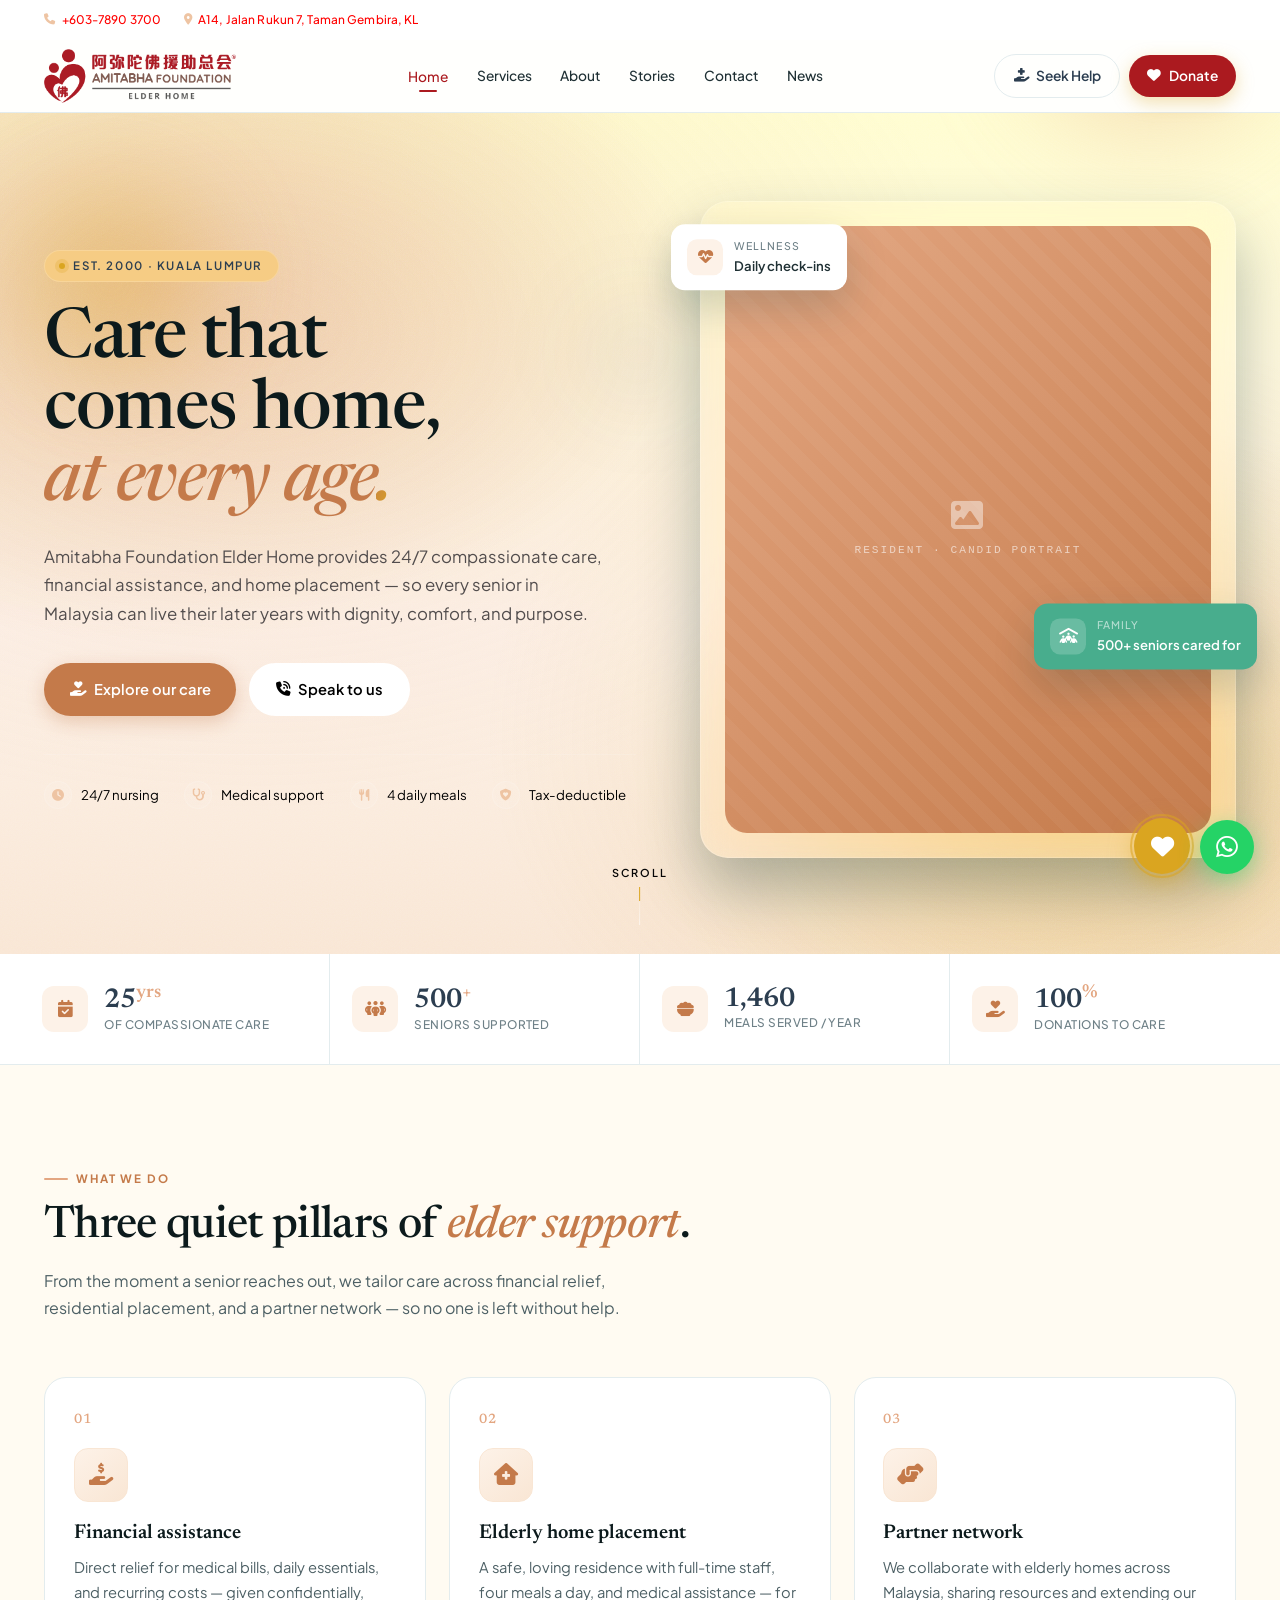
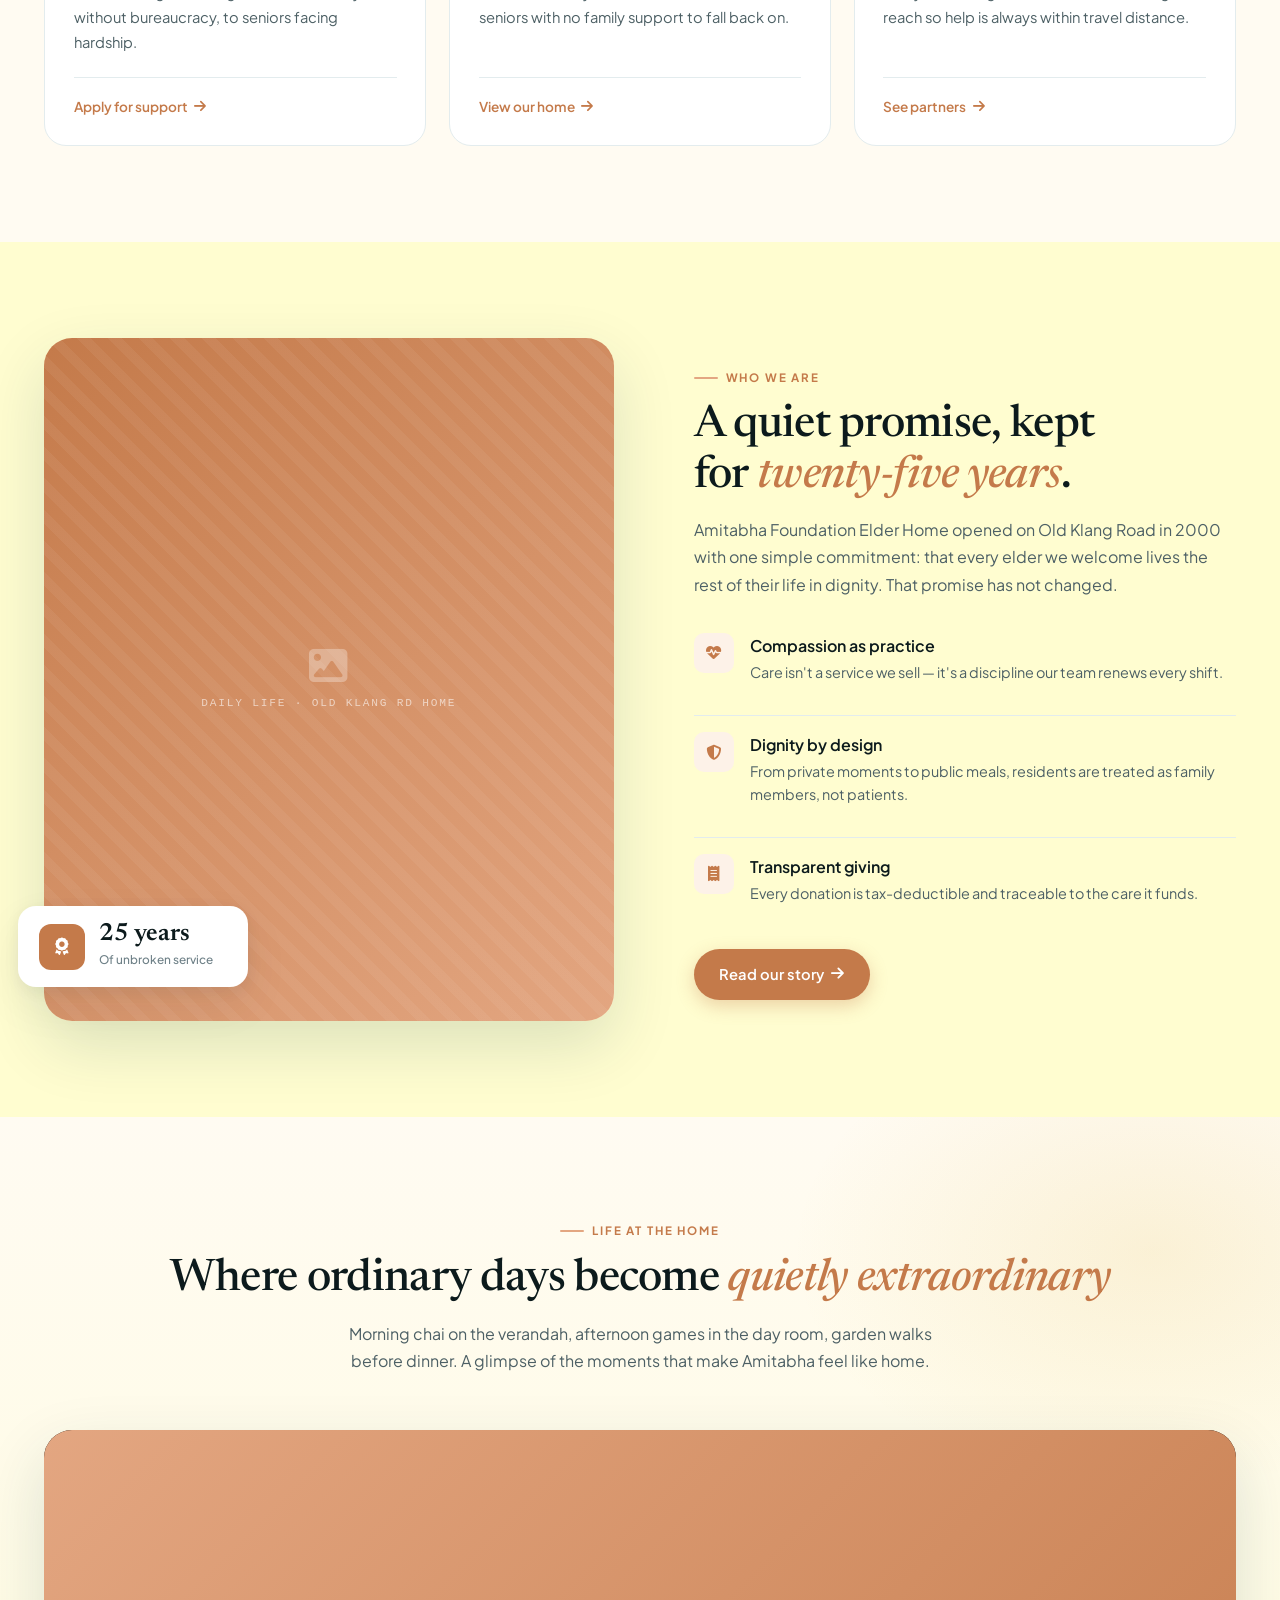
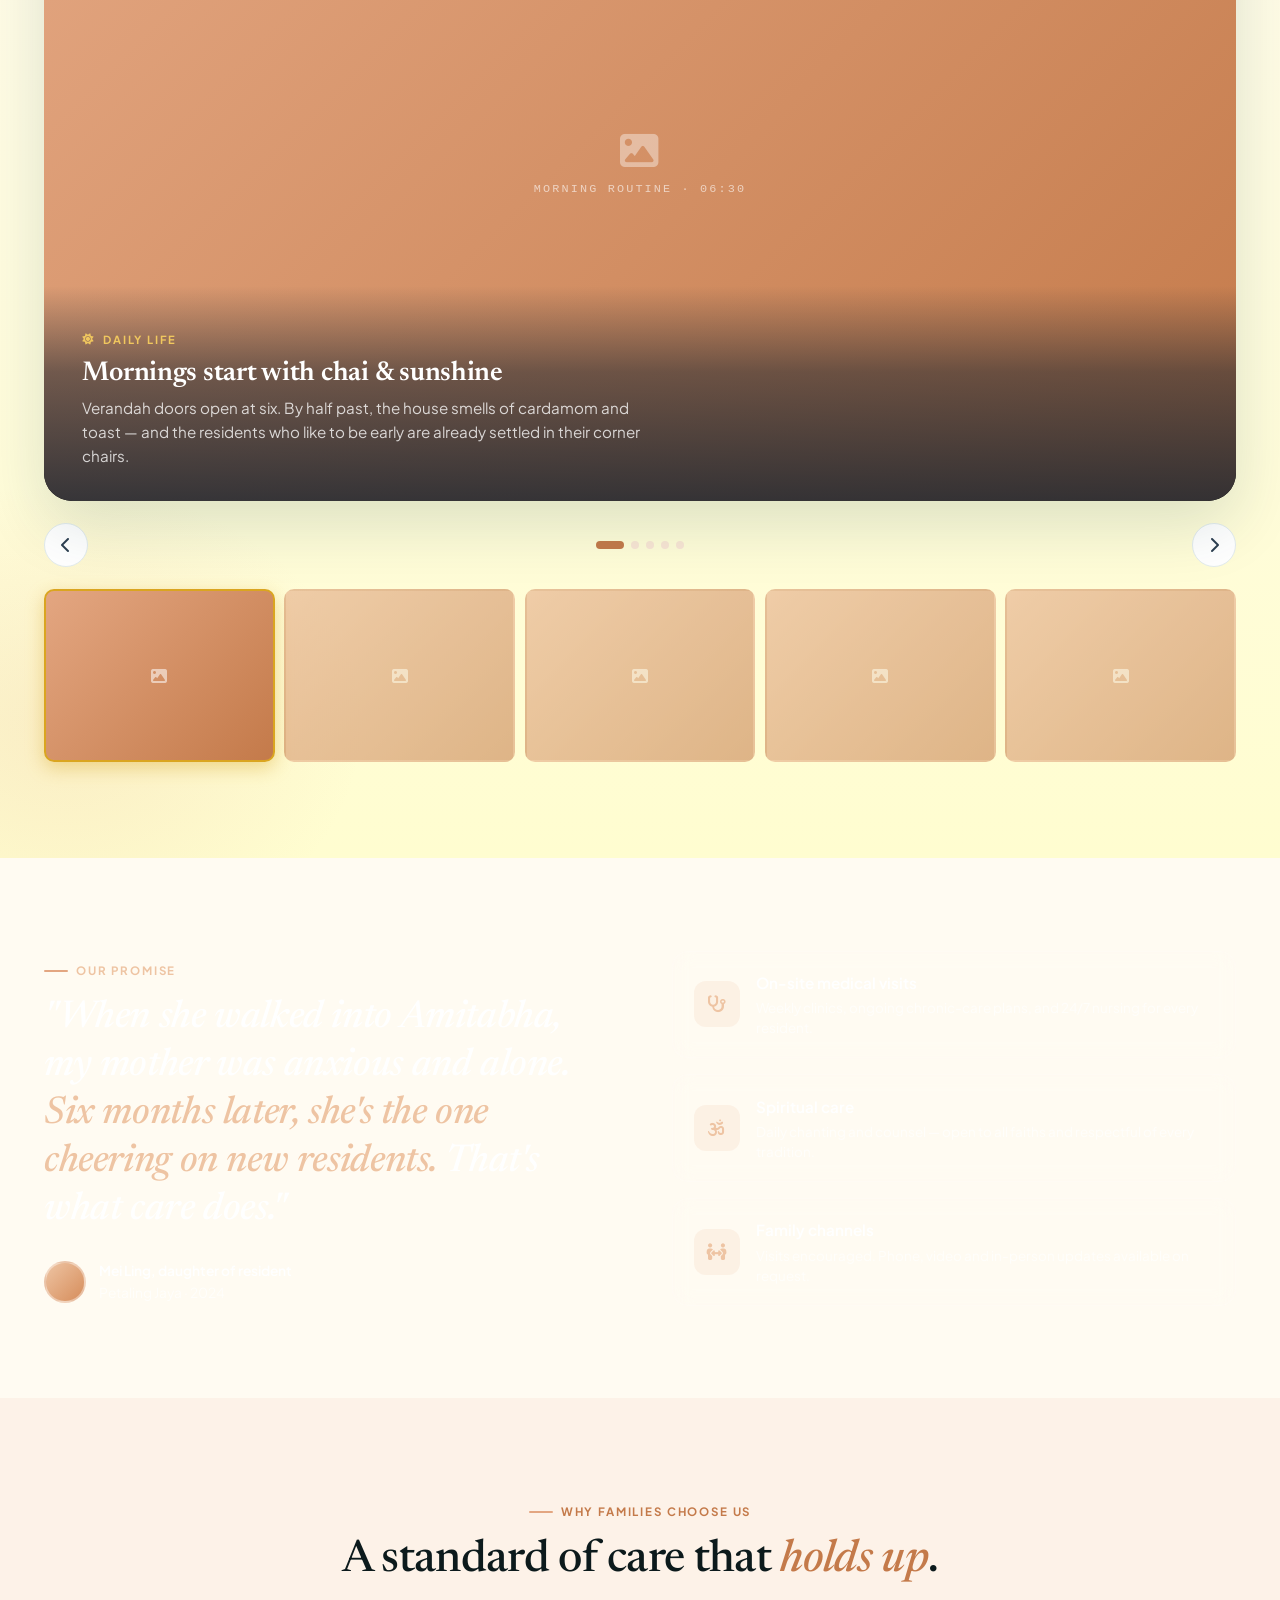
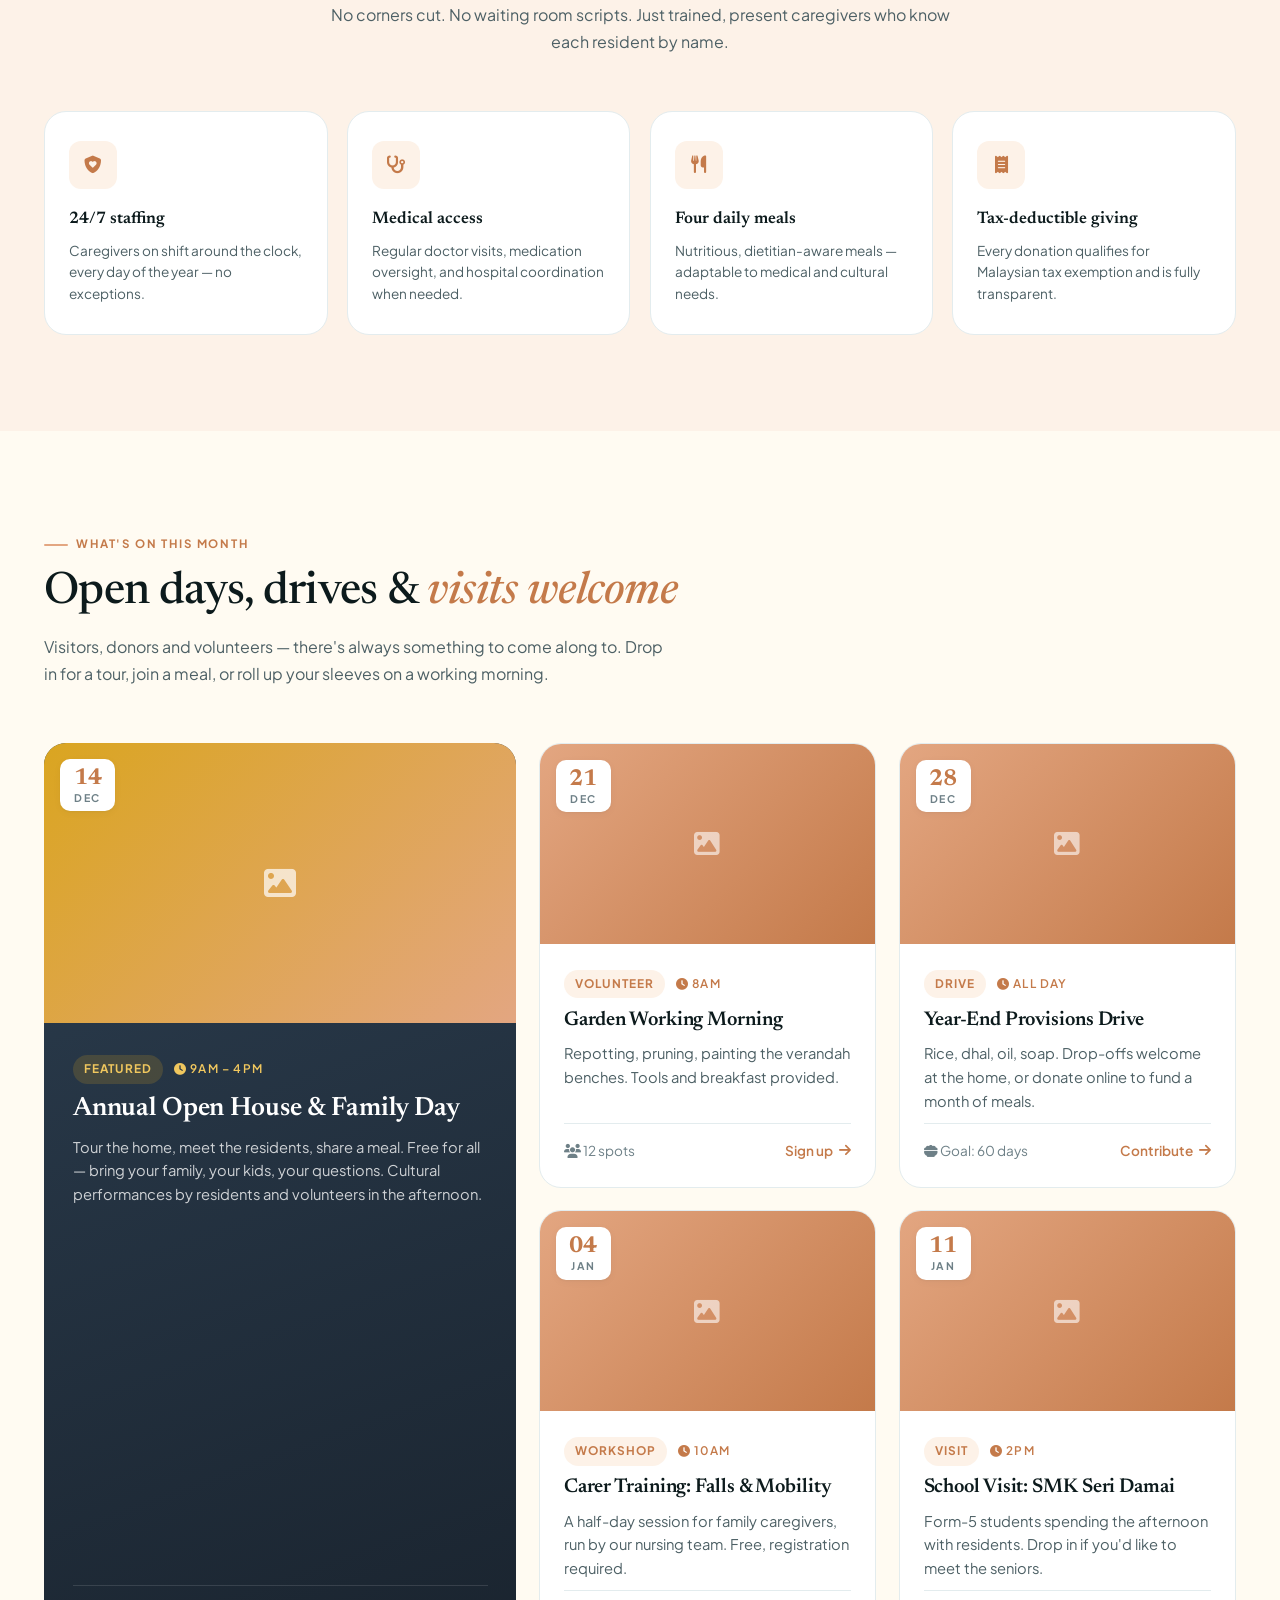
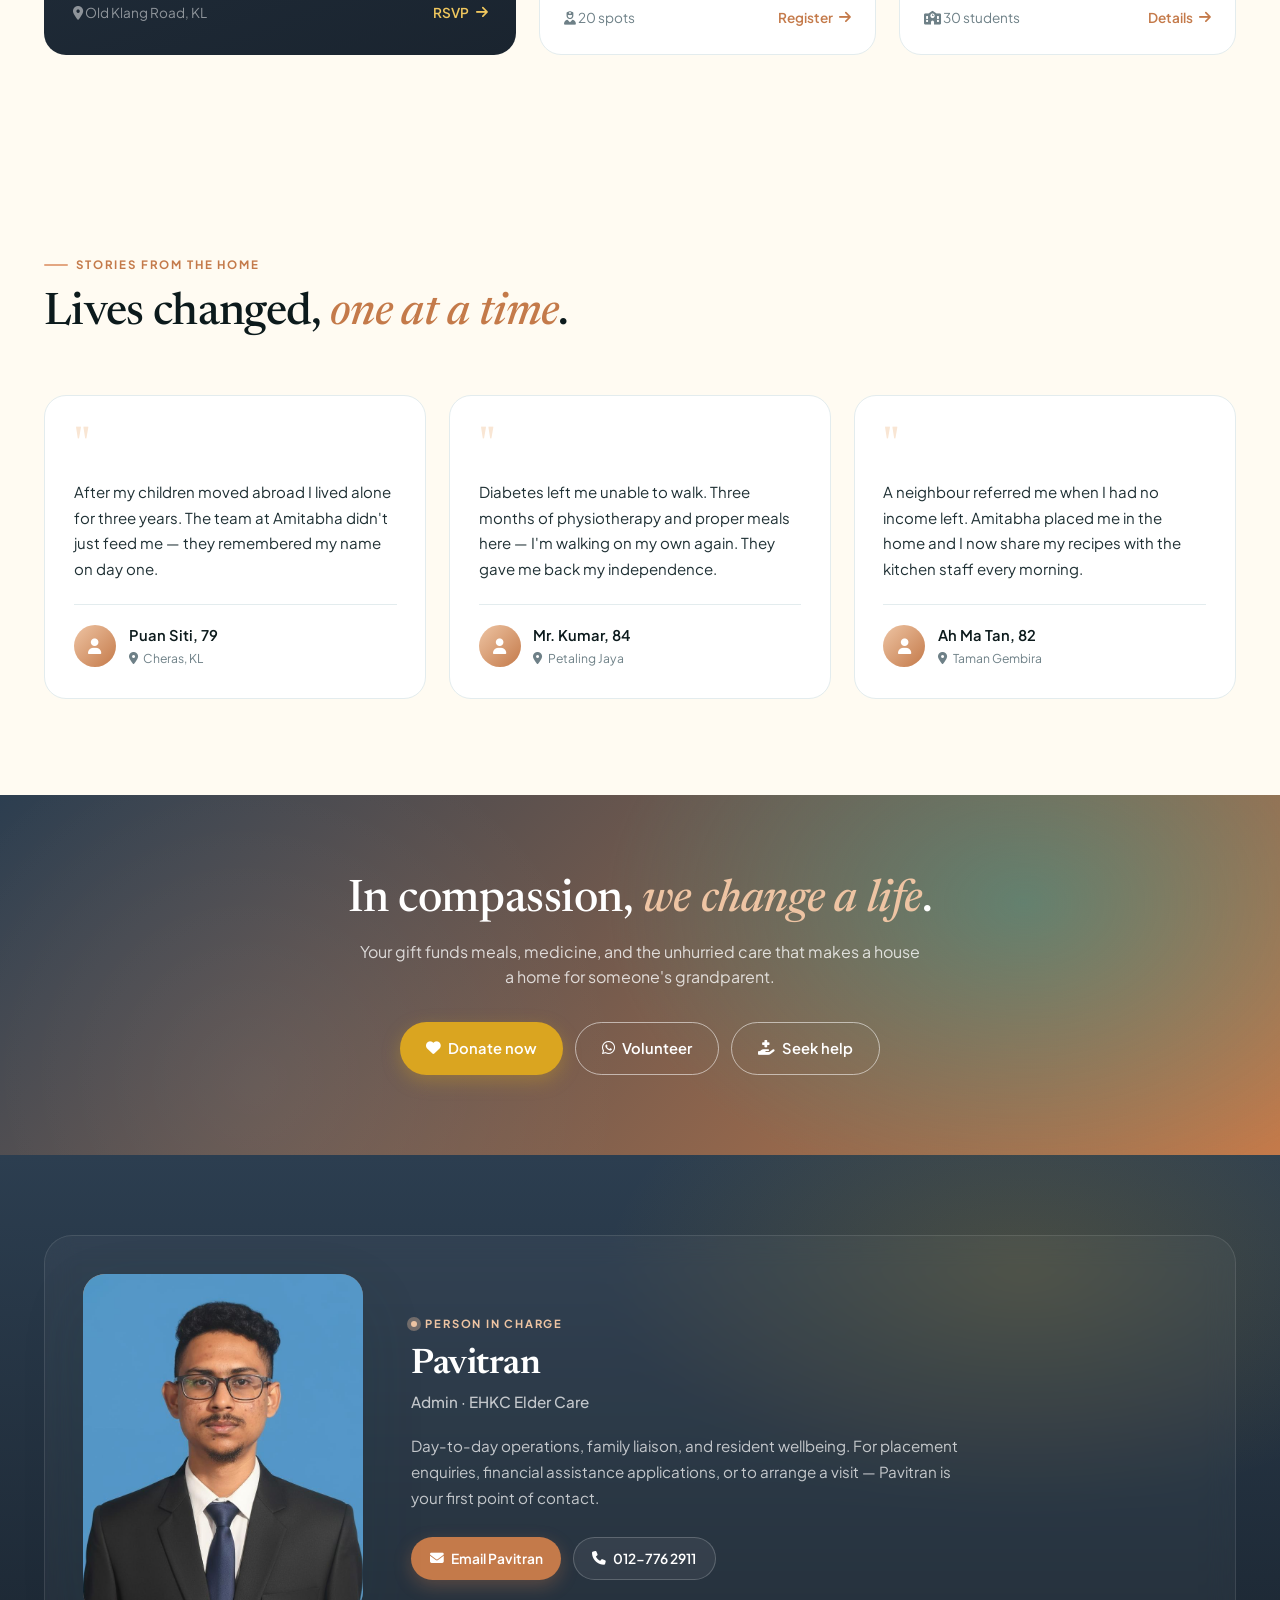
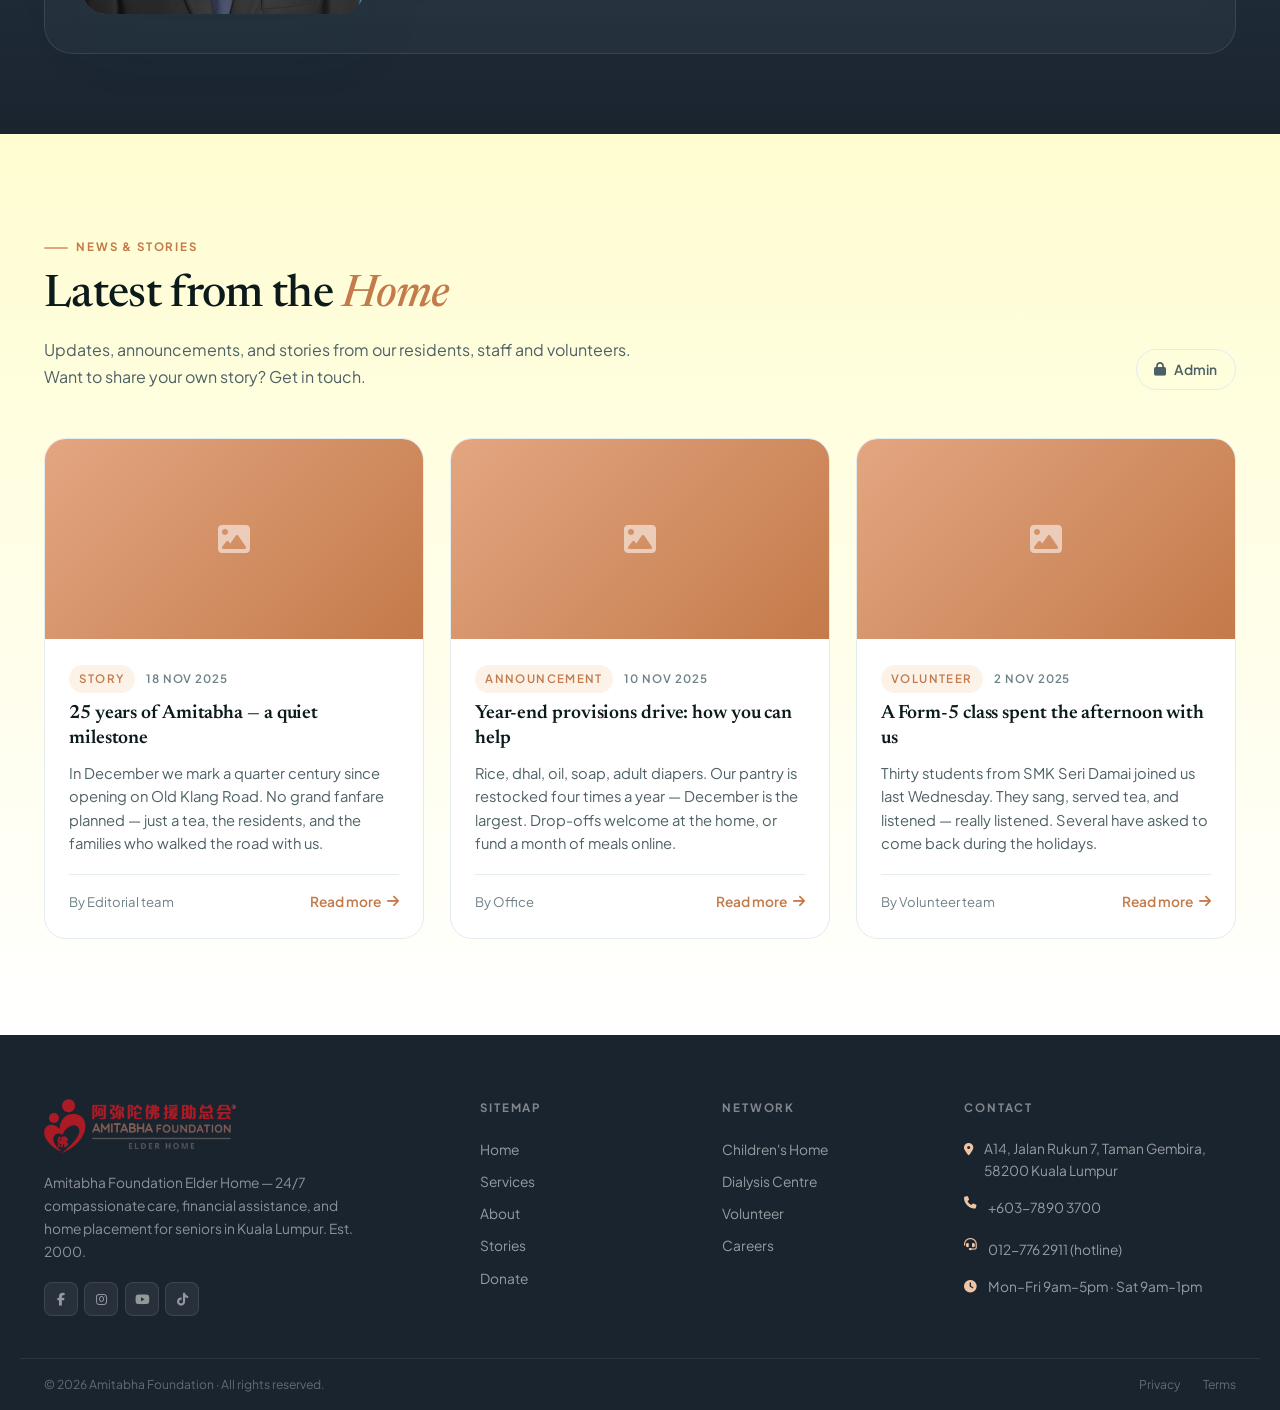
==== commit 015cad2c: "Add stories.html, standardize hover effects, footer logo 54px - stories.html: new dedicated page wit" ====
--- a/index.html
+++ b/index.html
@@ -74,14 +74,14 @@
 .brand img{height:54px;width:auto;display:block;object-fit:contain}
 .nav{display:flex;gap:.1rem;align-items:center}
 .nav a{font-size:.86rem;font-weight:500;color:var(--ink-700);padding:.5rem .85rem;border-radius:8px;transition:color .3s ease,background .3s ease}
-.nav a:hover{color:inherit;background:transparent}
+.nav a:hover{background:rgba(196,122,74,.13);color:var(--teal-700)}
 .nav a:active,.nav a.on,.nav a.active{color:#ab1a1f !important;background:transparent}
 .nav a.on::after,.nav a.active::after{content:"";display:block;width:18px;height:2px;border-radius:2px;background:#ab1a1f;margin:2px auto -6px}
 .hdr-r{display:flex;align-items:center;gap:.55rem}
 .btn{display:inline-flex;align-items:center;gap:.45rem;font-family:inherit;font-weight:600;font-size:.86rem;padding:.62rem 1.15rem;border-radius:999px;transition:color .3s ease,background .3s ease,border-color .3s ease,box-shadow .3s ease,transform .3s ease;white-space:nowrap}
 .btn:active,.btn.clicked,.btn.active{background:#ab1a1f !important;color:#fff !important;border-color:#ab1a1f !important;box-shadow:0 6px 18px rgba(171,26,31,.35) !important}
 .btn-ghost{color:var(--teal-800);border:1px solid var(--line)}
-.btn-ghost:hover{border-color:var(--line);color:var(--teal-800);background:transparent}
+.btn-ghost:hover{background:rgba(196,122,74,.13);border-color:var(--teal-700);color:var(--teal-700)}
 .btn-primary{background:var(--teal-700);color:#fff;box-shadow:0 6px 18px rgba(196,122,74,.32)}
 .btn-primary:hover{background:var(--teal-700);transform:none;box-shadow:0 6px 18px rgba(196,122,74,.32)}
 .btn-coral{background:var(--coral);color:#fff;box-shadow:0 6px 18px rgba(218,165,32,.34)}
@@ -321,7 +321,7 @@
 /* Footer */
 footer{background:var(--teal-900);color:rgba(255,255,255,.6)}
 .foot-top{max-width:var(--max);margin:auto;padding:4rem 1.5rem 2.6rem;display:grid;grid-template-columns:2fr 1fr 1fr 1.4fr;gap:3rem}
-.foot-brand img{height:44px;width:auto;margin-bottom:1.2rem;display:block;object-fit:contain}
+.foot-brand img{height:54px;width:auto;margin-bottom:1.2rem;display:block;object-fit:contain}
 .foot-brand p{font-size:.86rem;line-height:1.65;color:rgba(255,255,255,.5);max-width:320px;margin-bottom:1.2rem}
 .foot-soc{display:flex;gap:.4rem}
 .foot-soc a{width:34px;height:34px;border-radius:8px;background:rgba(255,255,255,.06);border:1px solid rgba(255,255,255,.1);display:flex;align-items:center;justify-content:center;color:rgba(255,255,255,.5);font-size:.8rem;transition:all var(--t)}
@@ -485,7 +485,7 @@
       <a href="index.html" class="on">Home</a>
       <a href="services.html">Services</a>
       <a href="about.html">About</a>
-      <a href="index.html#stories">Stories</a>
+      <a href="stories.html">Stories</a>
       <a href="contact.html">Contact</a>
       <a href="blog.html">News</a>
     </nav>
@@ -499,7 +499,7 @@
     <a href="index.html">Home</a>
     <a href="services.html">Services</a>
     <a href="about.html">About</a>
-    <a href="index.html#stories">Stories</a>
+    <a href="stories.html">Stories</a>
     <a href="contact.html">Contact</a>
     <a href="blog.html">News</a>
     <a href="https://m.amitabhafoundation.my/en/donation" target="_blank" rel="noopener" style="color:var(--coral);font-weight:700"><i class="fa fa-heart"></i> Donate</a>
@@ -1015,7 +1015,7 @@
       <a href="index.html">Home</a>
       <a href="services.html">Services</a>
       <a href="about.html">About</a>
-      <a href="index.html#stories">Stories</a>
+      <a href="stories.html">Stories</a>
       <a href="https://m.amitabhafoundation.my/en/donation" target="_blank" rel="noopener">Donate</a>
     </div>
     <div class="foot-col">
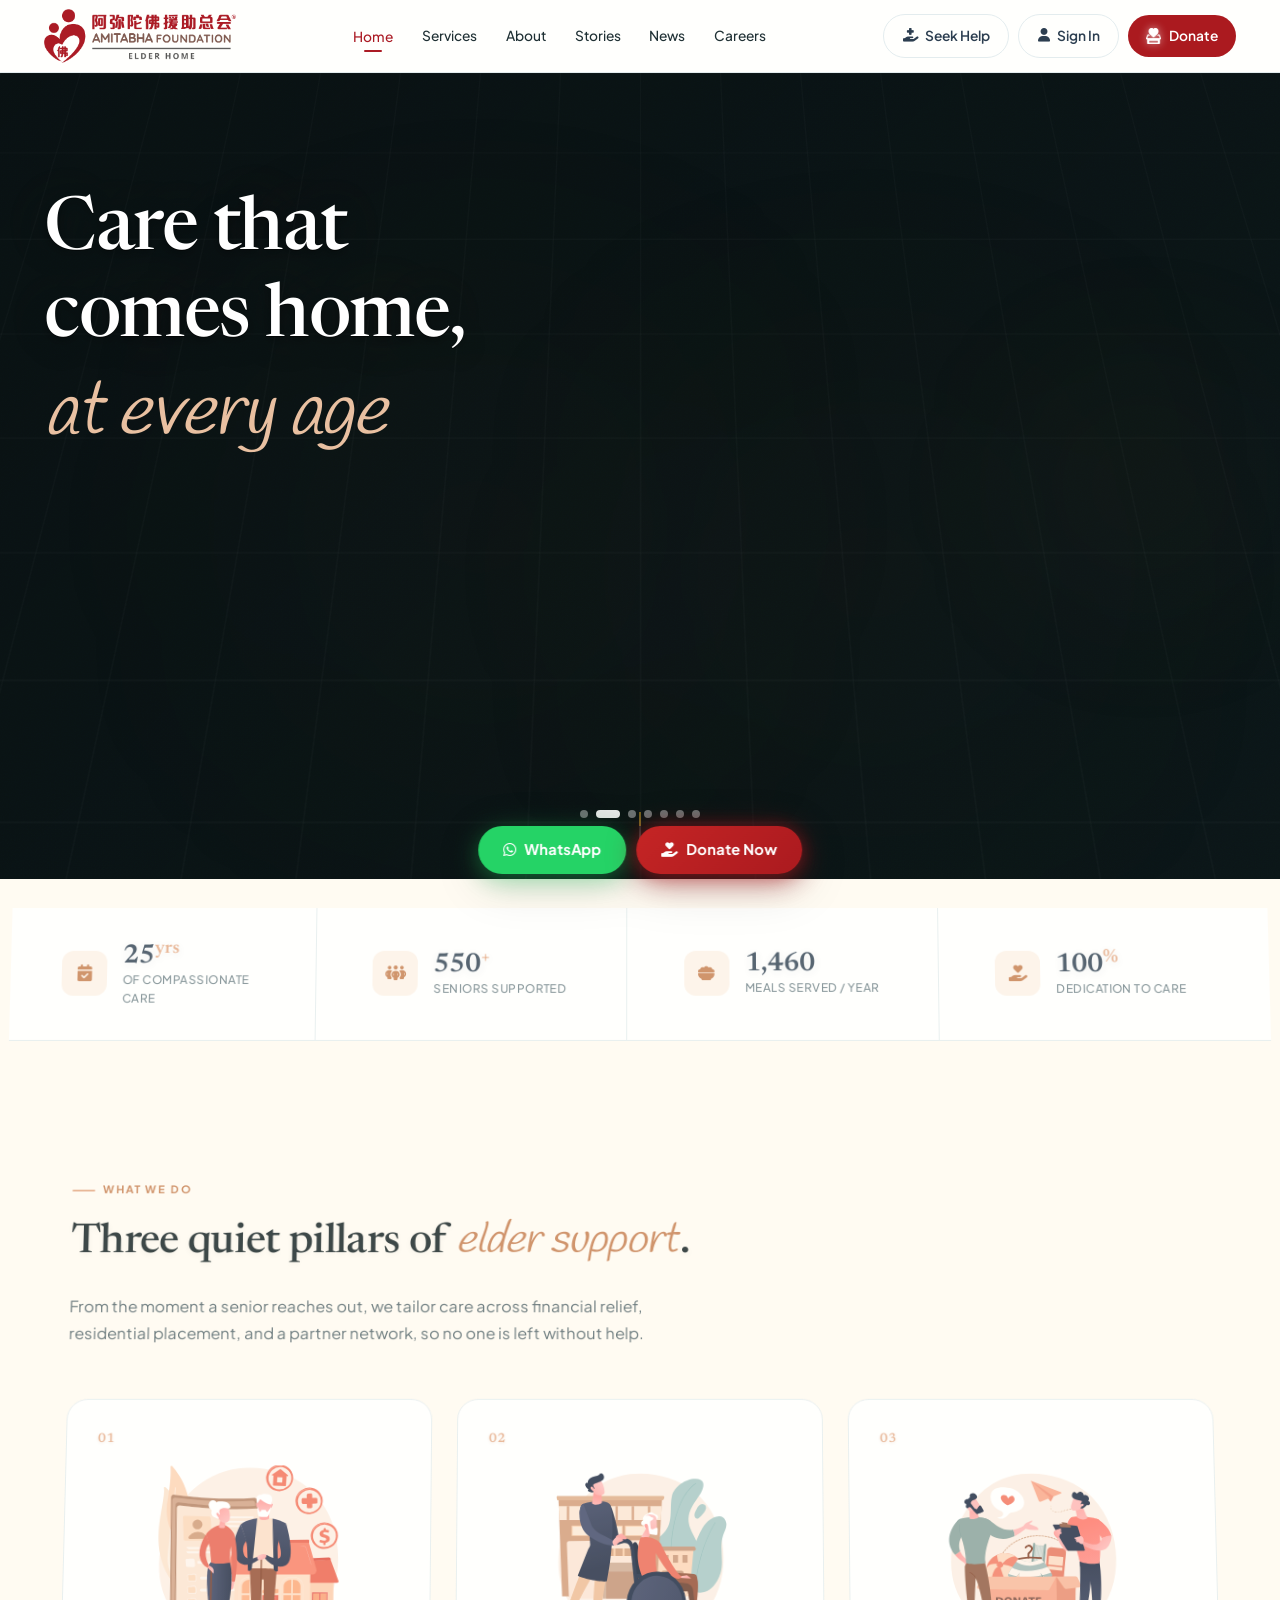
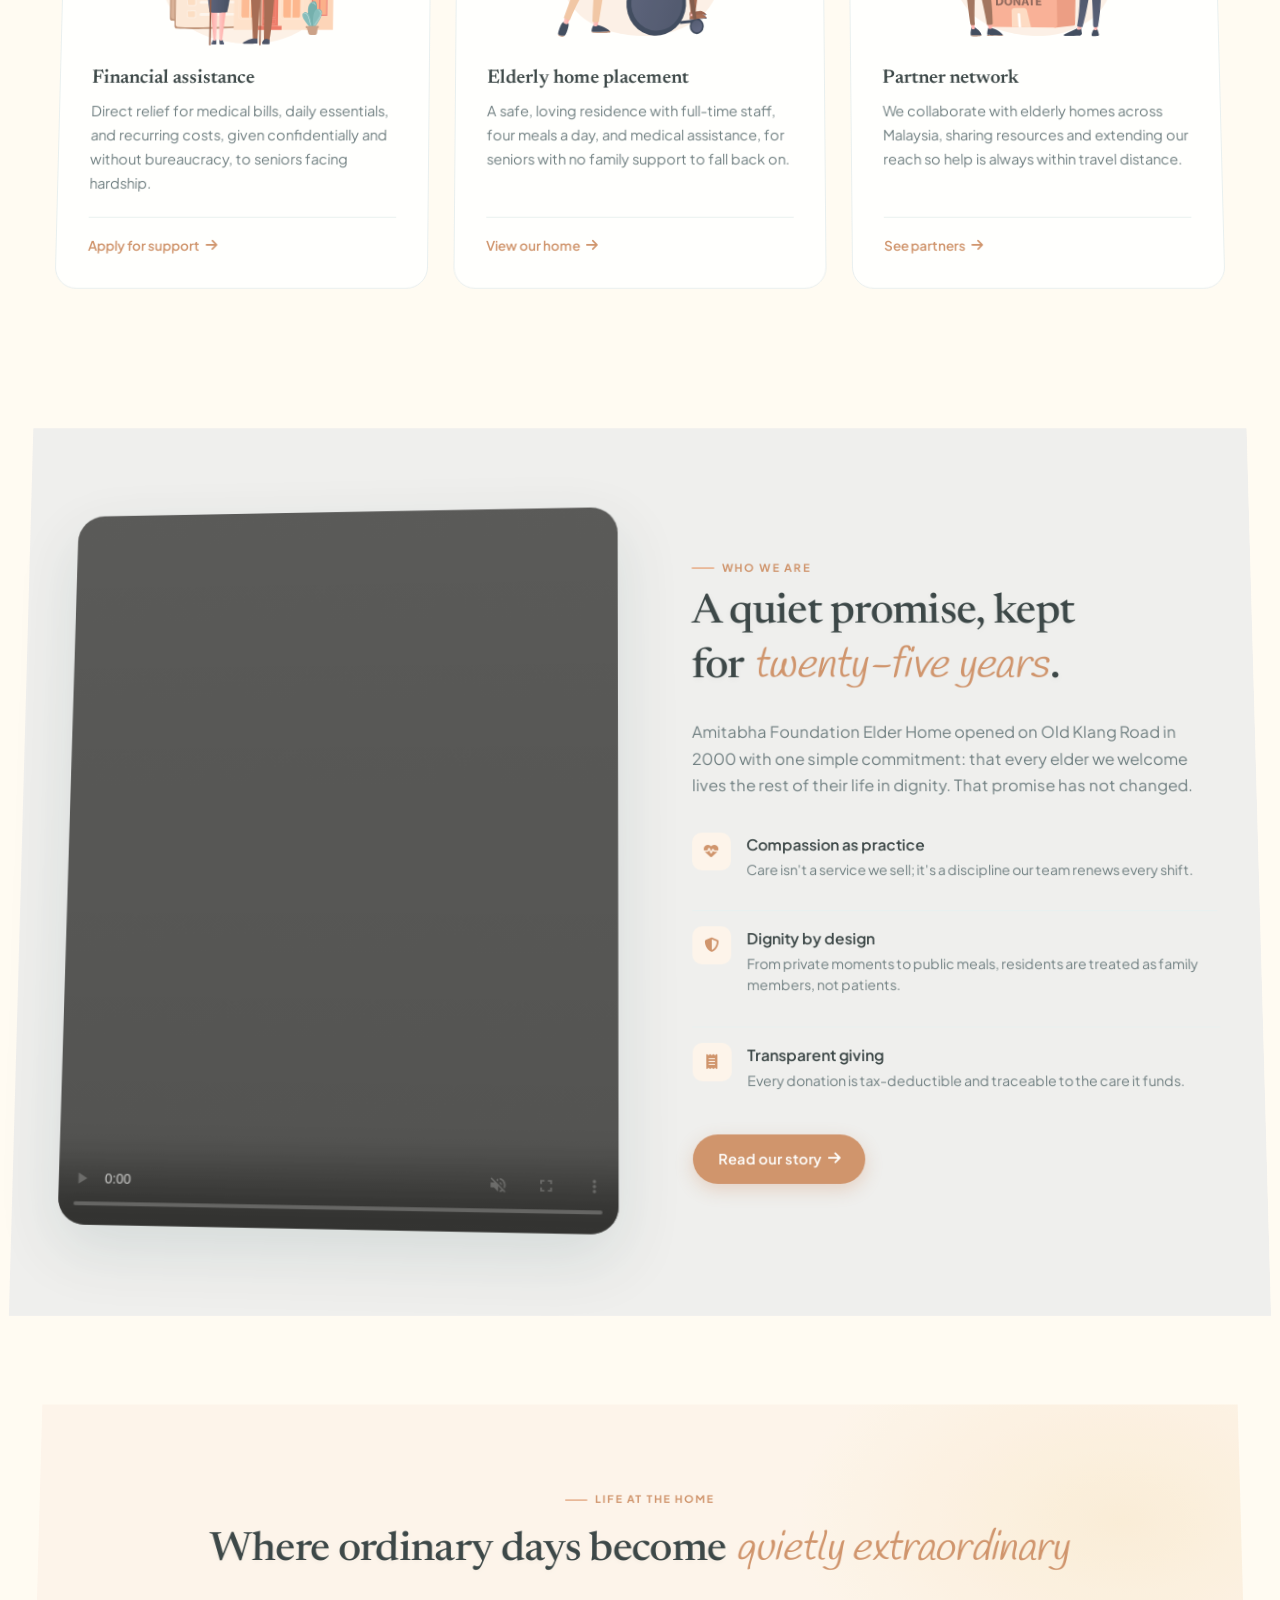
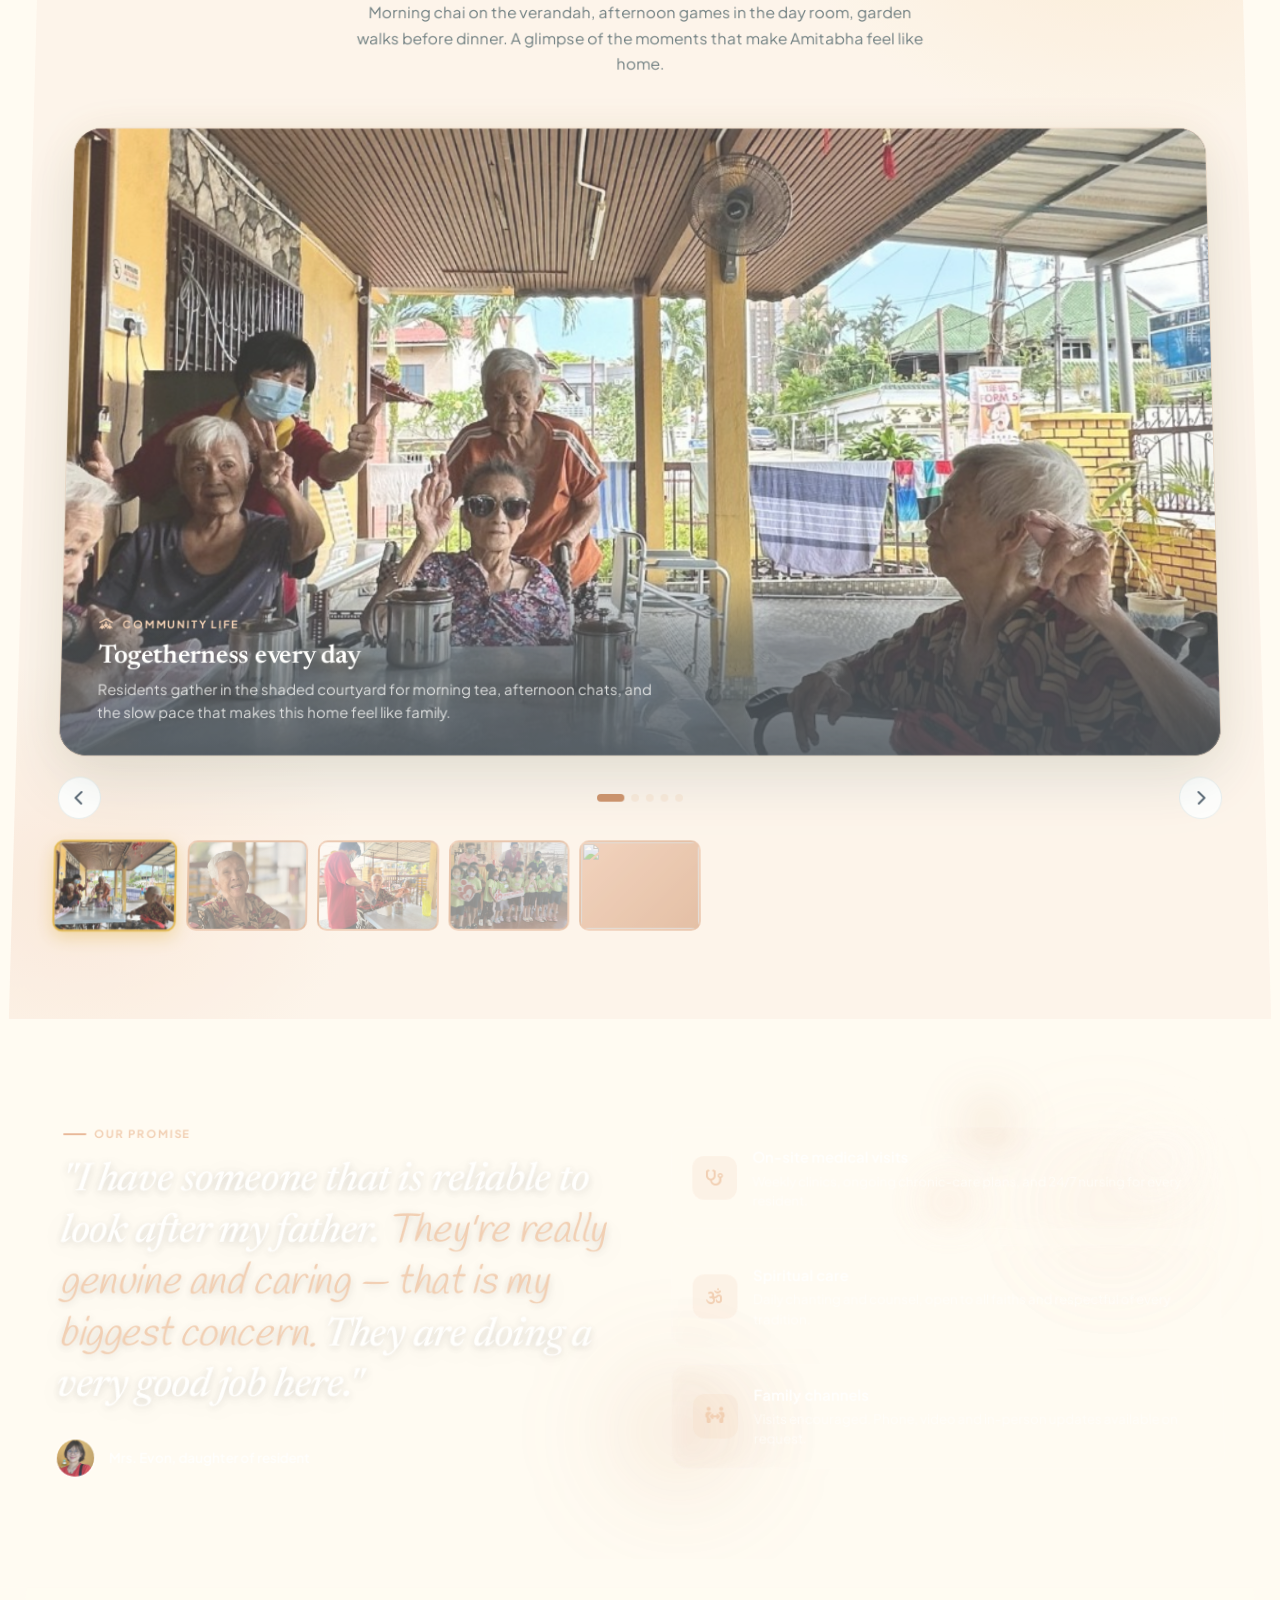
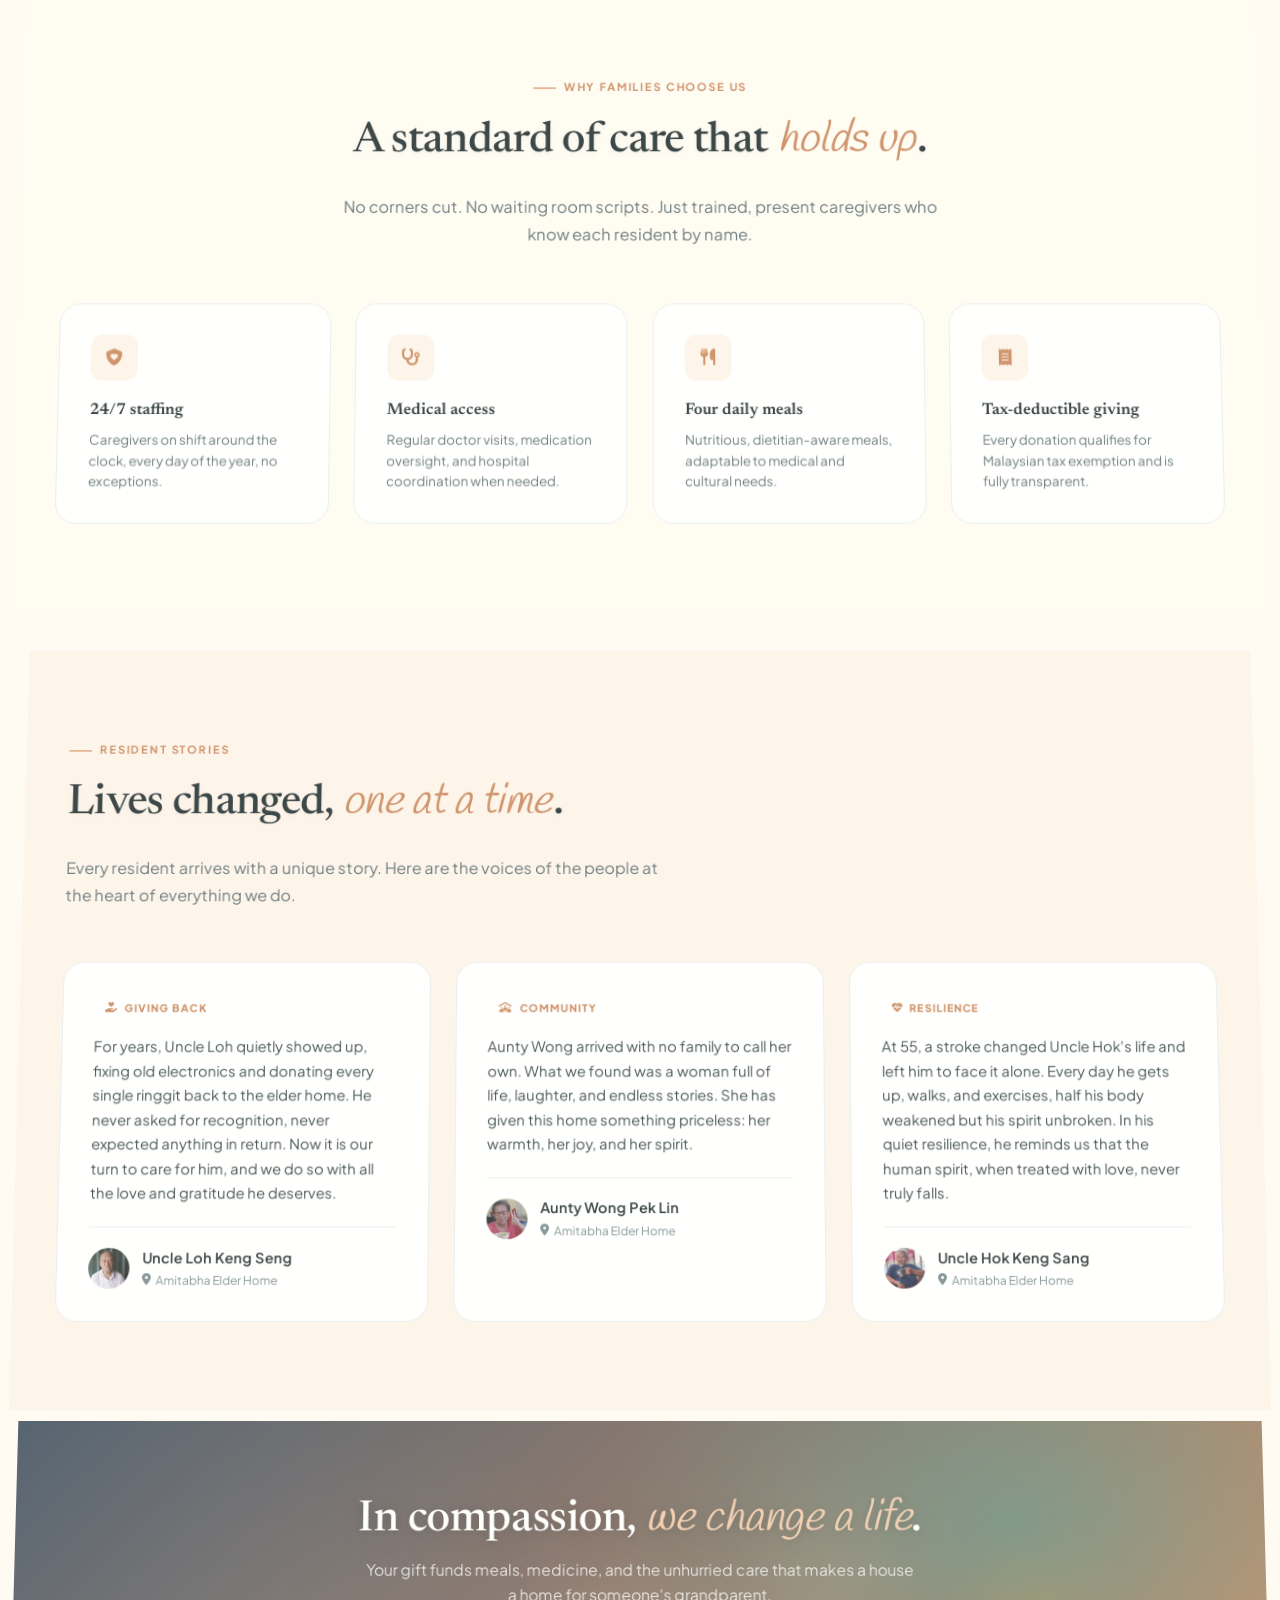
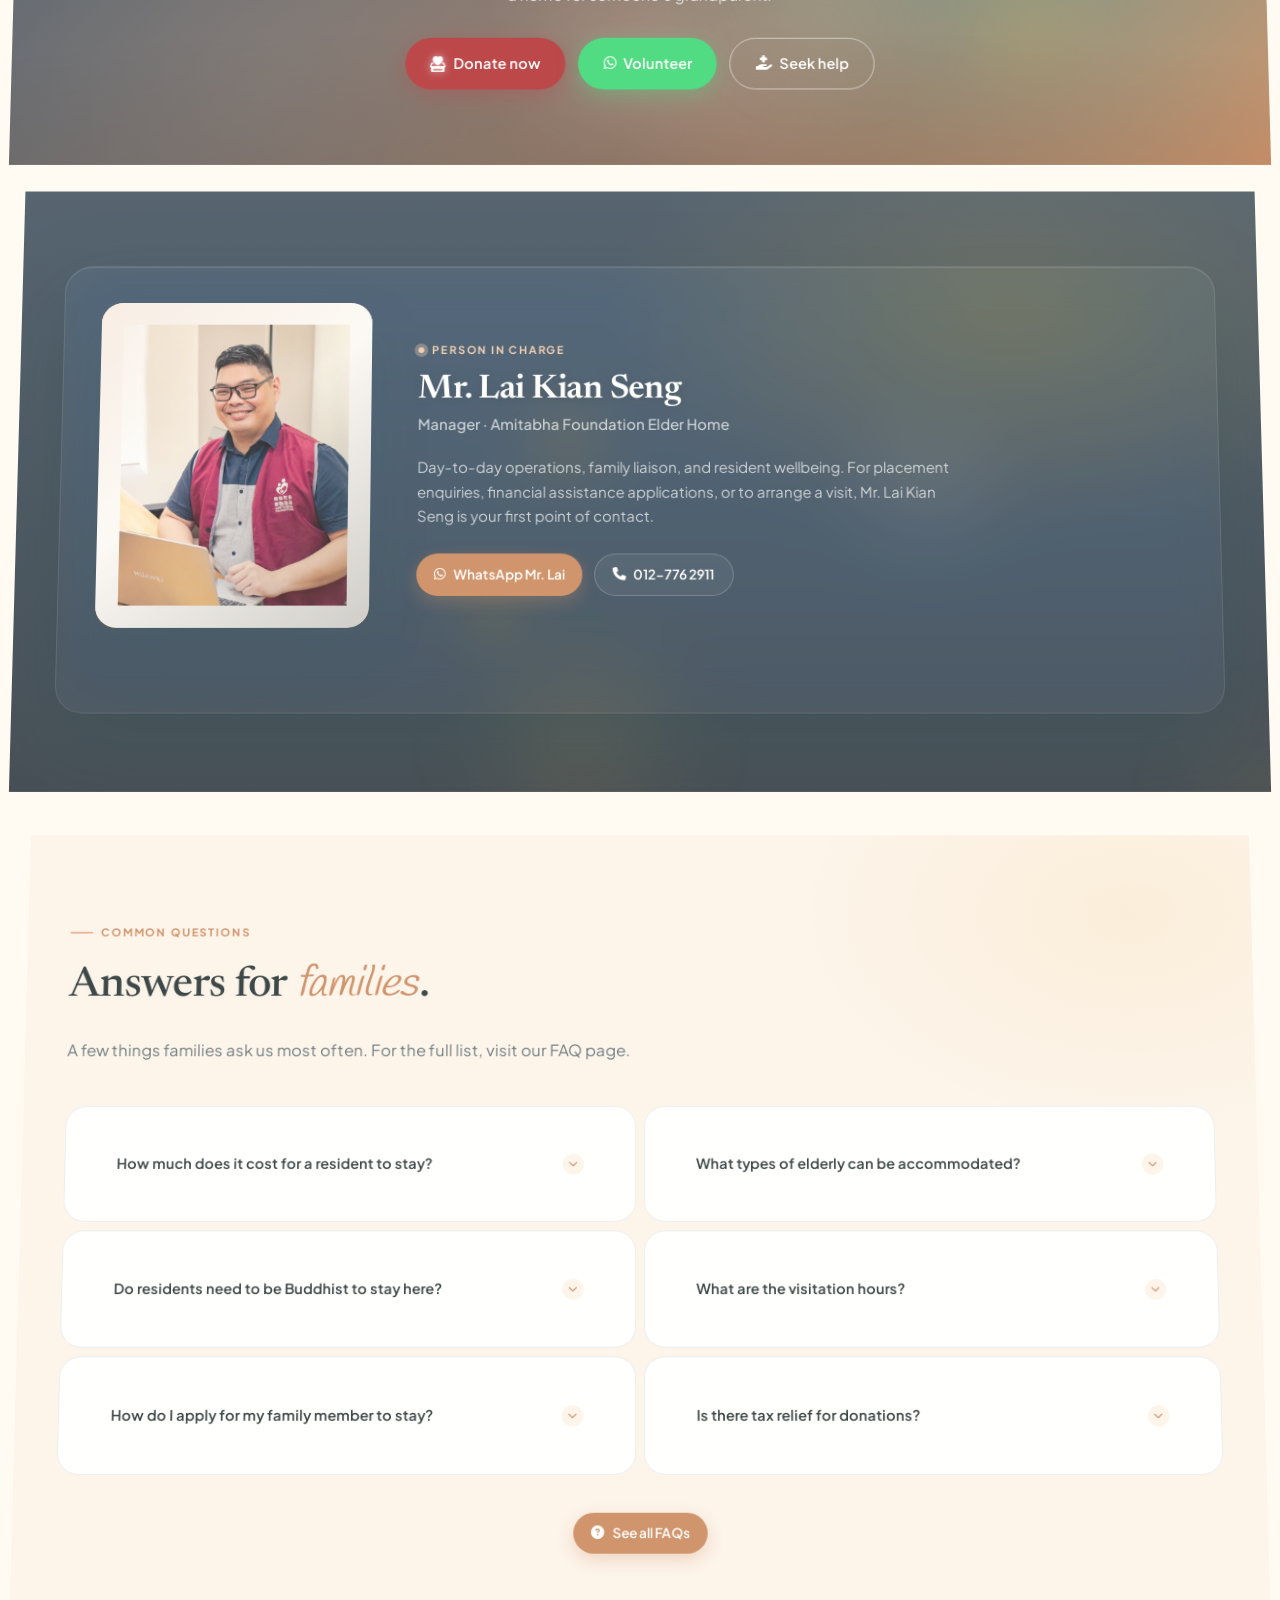
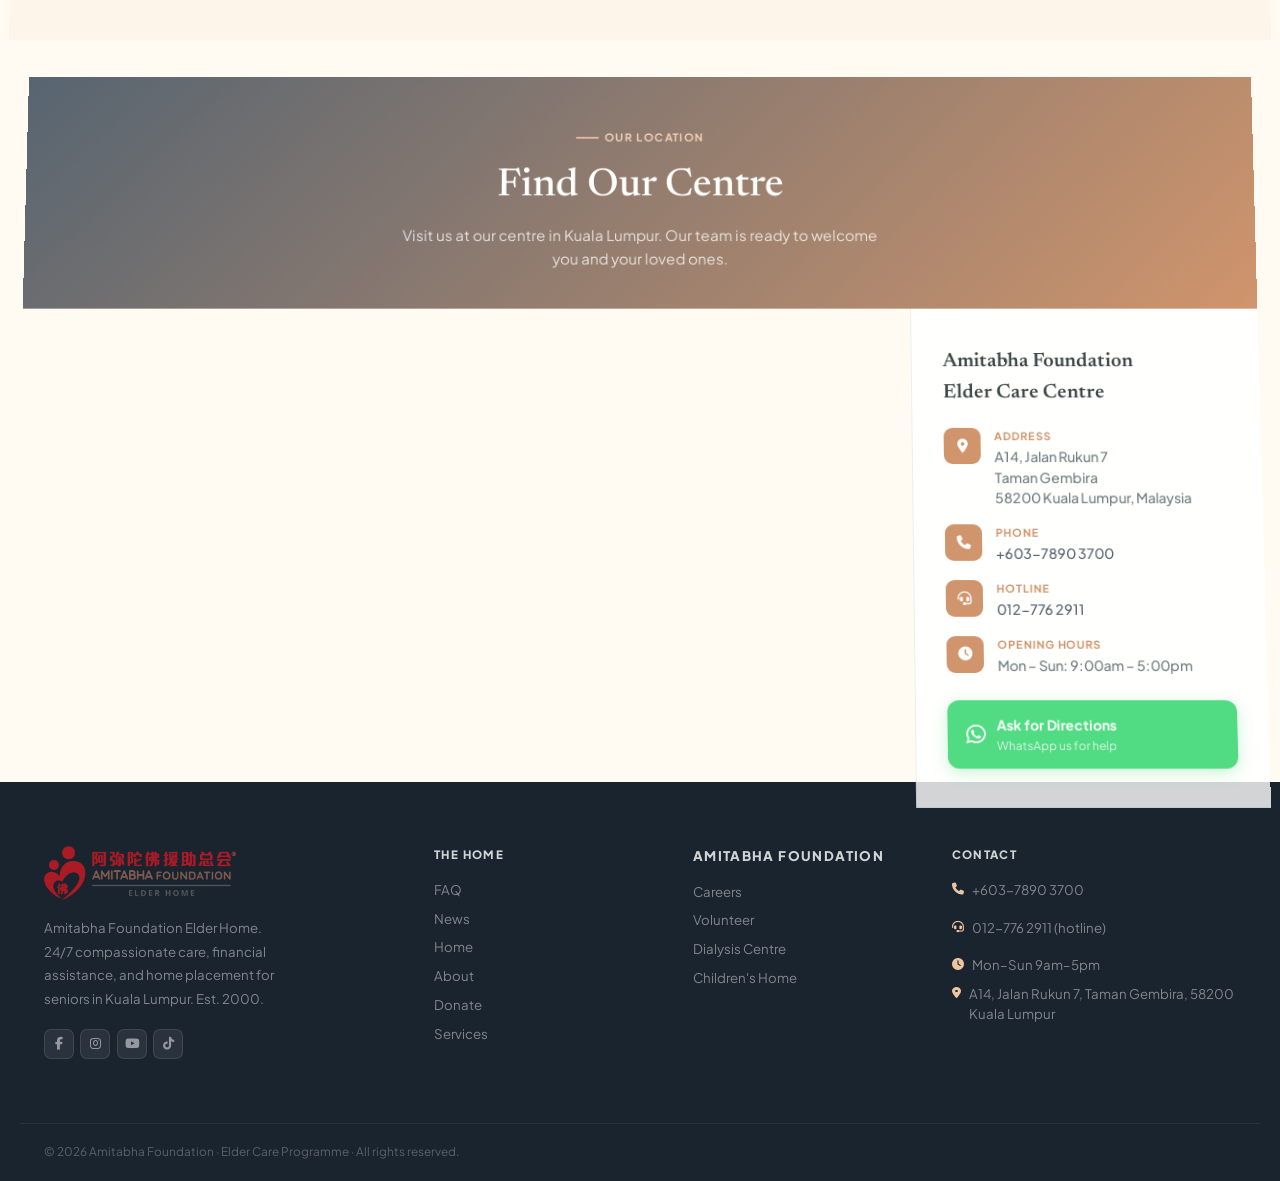
==== commit c0c3734f: "Fix root 404 — rename main_page to index.html as site entry point Vercel serves index.html at / auto" ====
--- a/index.html
+++ b/index.html
@@ -1,14 +1,42 @@
-<!DOCTYPE html>
+﻿<!DOCTYPE html>
 <html lang="en">
 <head>
 <meta charset="UTF-8">
 <meta name="viewport" content="width=device-width,initial-scale=1.0">
-<title>Amitabha Foundation Elder Home — Care that comes home</title>
+<title>Amitabha Foundation Elder Home: Care that comes home</title>
 <meta name="description" content="Amitabha Foundation Elder Home: 24/7 compassionate care, financial assistance, and home placement for seniors in Kuala Lumpur.">
+<meta name="robots" content="index, follow">
+<link rel="canonical" href="https://eldercare.amitabhafoundation.my/">
+<meta property="og:type" content="website">
+<meta property="og:site_name" content="Amitabha Foundation Elder Home">
+<meta property="og:url" content="https://eldercare.amitabhafoundation.my/">
+<meta property="og:title" content="Amitabha Foundation Elder Home: Care that comes home">
+<meta property="og:description" content="Amitabha Foundation Elder Home: 24/7 compassionate care, financial assistance, and home placement for seniors in Kuala Lumpur.">
+<meta property="og:image" content="https://res.cloudinary.com/dwznza6l9/image/upload/q_auto/f_auto/v1778743537/Gemini_Generated_Image_l4ia4zl4ia4zl4ia_1_a6lpzp.png">
+<meta property="og:image:width" content="1200">
+<meta property="og:image:height" content="630">
+<meta property="og:locale" content="en_MY">
+<meta name="twitter:card" content="summary_large_image">
+<meta name="twitter:title" content="Amitabha Foundation Elder Home: Care that comes home">
+<meta name="twitter:description" content="Amitabha Foundation Elder Home: 24/7 compassionate care, financial assistance, and home placement for seniors in Kuala Lumpur.">
+<meta name="twitter:image" content="https://res.cloudinary.com/dwznza6l9/image/upload/q_auto/f_auto/v1778743537/Gemini_Generated_Image_l4ia4zl4ia4zl4ia_1_a6lpzp.png">
+<link rel="icon" type="image/png" href="Photo/AF_EH%20ARGB%20LOGO%20.png">
+  <link rel="icon" type="image/svg+xml" href="/favicon_io/EHKC_favicon.svg" />
+  <link rel="apple-touch-icon" sizes="180x180" href="/favicon_io/apple-touch-icon.png" />
+  <link rel="icon" type="image/png" sizes="32x32" href="/favicon_io/favicon-32x32.png" />
+  <link rel="icon" type="image/png" sizes="16x16" href="/favicon_io/favicon-16x16.png" />
+  <link rel="shortcut icon" href="/favicon.ico" />
+  <link rel="manifest" href="/site.webmanifest" />
 <link rel="preconnect" href="https://fonts.googleapis.com">
 <link rel="preconnect" href="https://fonts.gstatic.com" crossorigin>
-<link href="https://fonts.googleapis.com/css2?family=Plus+Jakarta+Sans:wght@400;500;600;700;800&family=Newsreader:ital,opsz,wght@0,6..72,400;0,6..72,500;0,6..72,600;1,6..72,400;1,6..72,500&display=swap" rel="stylesheet">
-<link href="https://cdnjs.cloudflare.com/ajax/libs/font-awesome/6.5.0/css/all.min.css" rel="stylesheet">
+<link rel="preconnect" href="https://esm.sh">
+<link rel="preconnect" href="https://cdnjs.cloudflare.com">
+<link rel="preload" as="image" href="https://res.cloudinary.com/dwznza6l9/image/upload/q_auto/f_auto/v1778743537/Gemini_Generated_Image_l4ia4zl4ia4zl4ia_1_a6lpzp.png" fetchpriority="high">
+<link href="https://fonts.googleapis.com/css2?family=Plus+Jakarta+Sans:wght@400;500;600;700;800&family=Newsreader:ital,opsz,wght@0,6..72,400;0,6..72,500;0,6..72,600;1,6..72,400;1,6..72,500&display=swap" rel="stylesheet" media="print" onload="this.media='all'">
+<noscript><link href="https://fonts.googleapis.com/css2?family=Plus+Jakarta+Sans:wght@400;500;600;700;800&family=Newsreader:ital,opsz,wght@0,6..72,400;0,6..72,500;0,6..72,600;1,6..72,400;1,6..72,500&display=swap" rel="stylesheet"></noscript>
+<link href="https://cdnjs.cloudflare.com/ajax/libs/font-awesome/6.5.0/css/all.min.css" rel="stylesheet" media="print" onload="this.media='all'">
+<noscript><link href="https://cdnjs.cloudflare.com/ajax/libs/font-awesome/6.5.0/css/all.min.css" rel="stylesheet"></noscript>
+<link rel="stylesheet" href="animations.css">
 <style>
 *,*::before,*::after{margin:0;padding:0;box-sizing:border-box}
 :root{
@@ -37,7 +65,7 @@
   --line:#e3ecee;
   --bg:#fffbf2;
   --surface:#ffffff;
-  --cream:#fffdd0;
+  --cream:#f5f2af;
   --r-sm:10px;--r:14px;--r-lg:22px;--r-xl:28px;
   --shadow-sm:0 1px 2px rgba(10,40,45,.04),0 2px 8px rgba(10,40,45,.04);
   --shadow:0 4px 16px rgba(10,40,45,.06),0 18px 48px rgba(10,40,45,.06);
@@ -49,6 +77,7 @@
   --serif:"Newsreader",Georgia,serif;
 }
 html{scroll-behavior:smooth}
+html{overflow-x:hidden;max-width:100%}
 body{font-family:var(--sans);color:var(--ink-700);background:var(--bg);line-height:1.6;-webkit-font-smoothing:antialiased;overflow-x:hidden}
 img{display:block;max-width:100%}
 a{color:inherit;text-decoration:none}
@@ -57,16 +86,6 @@
 section{position:relative}
 
 /* Header */
-.topbar{background:var(--teal-900);color:rgba(255,255,255,.72);font-size:.74rem;font-weight:500;letter-spacing:.01em}
-.topbar-in{max-width:var(--max);margin:auto;padding:.5rem 1.5rem;display:flex;justify-content:space-between;align-items:center;gap:1rem;flex-wrap:wrap}
-.topbar-l{display:flex;gap:1.4rem;align-items:center}
-.topbar-l span{display:inline-flex;align-items:center;gap:.4rem}
-.topbar-l i{color:var(--teal-400);font-size:.7rem}
-.topbar-l a:hover{color:#fff}
-.topbar-r{display:flex;align-items:center;gap:.6rem}
-.topbar-r a{width:24px;height:24px;border-radius:6px;border:1px solid rgba(255,255,255,.15);display:inline-flex;align-items:center;justify-content:center;color:rgba(255,255,255,.7);transition:all var(--t)}
-.topbar-r a:hover{background:#fff;color:var(--teal-800);border-color:#fff}
-
 header{position:sticky;top:0;z-index:80;background:rgba(255,255,255,.86);backdrop-filter:saturate(160%) blur(18px);-webkit-backdrop-filter:saturate(160%) blur(18px);border-bottom:1px solid var(--line);transition:box-shadow var(--t),background var(--t)}
 header.scrolled{background:rgba(255,255,255,.96);box-shadow:0 2px 18px rgba(10,40,45,.06)}
 .hdr{max-width:var(--max);margin:auto;padding:0 1.5rem;height:var(--header-h);display:flex;align-items:center;justify-content:space-between;gap:1.2rem}
@@ -74,9 +93,9 @@
 .brand img{height:54px;width:auto;display:block;object-fit:contain}
 .nav{display:flex;gap:.1rem;align-items:center}
 .nav a{font-size:.86rem;font-weight:500;color:var(--ink-700);padding:.5rem .85rem;border-radius:8px;transition:color .3s ease,background .3s ease}
-.nav a:hover{background:rgba(196,122,74,.13);color:var(--teal-700)}
-.nav a:active,.nav a.on,.nav a.active{color:#ab1a1f !important;background:transparent}
-.nav a.on::after,.nav a.active::after{content:"";display:block;width:18px;height:2px;border-radius:2px;background:#ab1a1f;margin:2px auto -6px}
+.nav a:hover{background:rgba(247,230,233,.5);color:#ab1b25}
+.nav a:active,.nav a.on,.nav a.active{color:#ab1b25 !important;background:transparent}
+.nav a.on::after,.nav a.active::after{content:"";display:block;width:18px;height:2px;border-radius:2px;background:#ab1b25;margin:2px auto -6px}
 .hdr-r{display:flex;align-items:center;gap:.55rem}
 .btn{display:inline-flex;align-items:center;gap:.45rem;font-family:inherit;font-weight:600;font-size:.86rem;padding:.62rem 1.15rem;border-radius:999px;transition:color .3s ease,background .3s ease,border-color .3s ease,box-shadow .3s ease,transform .3s ease;white-space:nowrap}
 .btn:active,.btn.clicked,.btn.active{background:#ab1a1f !important;color:#fff !important;border-color:#ab1a1f !important;box-shadow:0 6px 18px rgba(171,26,31,.35) !important}
@@ -100,19 +119,24 @@
 .mob-menu a:last-child{border-bottom:none}
 
 /* Hero */
-.hero{position:relative;min-height:760px;display:flex;align-items:center;overflow:hidden;isolation:isolate;background:radial-gradient(900px 600px at 12% 20%,rgba(227,166,129,.55),transparent 60%),radial-gradient(800px 600px at 88% 80%,rgba(218,165,32,.28),transparent 60%),linear-gradient(180deg,#fffdd0 0%,#fdf2e8 60%,#f9e6d4 100%);color:var(--ink-900)}
+.hero{position:relative;min-height:760px;display:flex;align-items:center;overflow:hidden;isolation:isolate;background:#0d1a1c;color:#fff}
+.hero-slideshow{position:absolute;inset:0;z-index:-5}
+.hero-slide{position:absolute;inset:0;background-size:cover;background-position:center;opacity:0;transition:opacity 1.4s ease}
+.hero-slide.active{opacity:1}
+.hero-overlay{position:absolute;inset:0;z-index:-4;background:linear-gradient(135deg,rgba(0,0,0,.38) 0%,rgba(0,0,0,.18) 100%)}
 .hero-bg{position:absolute;inset:-10% 0 -10% 0;background:radial-gradient(1200px 800px at 20% 30%,rgba(227,166,129,.18),transparent 60%),radial-gradient(900px 700px at 80% 70%,rgba(218,165,32,.18),transparent 60%);will-change:transform;z-index:-3}
 .hero-grain{position:absolute;inset:0;z-index:-2;opacity:.4;mix-blend-mode:overlay;pointer-events:none;background-image:url("data:image/svg+xml;utf8,<svg xmlns='http://www.w3.org/2000/svg' width='220' height='220'><filter id='n'><feTurbulence type='fractalNoise' baseFrequency='0.85' numOctaves='2' stitchTiles='stitch'/></filter><rect width='100%' height='100%' filter='url(%23n)' opacity='.55'/></svg>")}
 .hero-shape{position:absolute;border-radius:50%;filter:blur(40px);pointer-events:none;will-change:transform;z-index:-1}
 .hero-shape.s1{width:420px;height:420px;background:radial-gradient(circle,rgba(227,166,129,.55),transparent 60%);top:-120px;right:-80px}
 .hero-shape.s2{width:340px;height:340px;background:radial-gradient(circle,rgba(218,165,32,.4),transparent 60%);bottom:-120px;left:-60px}
 .hero-shape.s3{width:200px;height:200px;background:radial-gradient(circle,rgba(44,62,80,.08),transparent 60%);top:30%;left:42%}
-.hero-in{max-width:var(--max);margin:auto;width:100%;padding:5.5rem 1.5rem 6rem;display:grid;grid-template-columns:minmax(0,1.05fr) minmax(0,.95fr);gap:4rem;align-items:center;position:relative}
-.hero-eyebrow{display:inline-flex;align-items:center;gap:.5rem;background:rgba(255,255,255,.1);backdrop-filter:blur(8px);border:1px solid rgba(255,255,255,.18);padding:.36rem .9rem;border-radius:999px;font-size:.72rem;font-weight:600;letter-spacing:.14em;text-transform:uppercase;color:var(--teal-800);margin-bottom:1.4rem}
-.hero-eyebrow .dot{width:6px;height:6px;border-radius:50%;background:var(--gold);box-shadow:0 0 0 4px rgba(218,165,32,.25)}
-.hero h1{font-family:var(--serif);font-weight:500;font-size:clamp(2.6rem,5.4vw,4.6rem);line-height:1.04;letter-spacing:-.02em;color:var(--ink-900);margin-bottom:1.4rem;text-wrap:balance}
-.hero h1 em{font-style:italic;color:var(--teal-700);font-weight:500}
-.hero h1 .sw{background:linear-gradient(110deg,var(--teal-700) 0%,var(--gold) 100%);-webkit-background-clip:text;background-clip:text;color:transparent;font-style:italic}
+.hero-in{max-width:var(--max);margin:auto;width:100%;padding:5.5rem 1.5rem 6rem;display:flex;flex-direction:column;position:relative;max-width:var(--max)}.hero-in>*{max-width:580px}
+.hero-eyebrow{display:inline-flex;align-items:center;gap:.55rem;font-size:.72rem;font-weight:700;letter-spacing:.18em;text-transform:uppercase;color:rgba(255,255,255,.78);margin-bottom:1.6rem;text-shadow:0 1px 6px rgba(0,0,0,.45)}
+.hero-eyebrow::before{content:"";width:22px;height:2px;background:var(--gold);border-radius:2px;flex-shrink:0}
+.hero-eyebrow .dot{display:none}
+.hero h1{font-family:var(--serif);font-weight:500;font-size:clamp(2.6rem,5.4vw,4.6rem);line-height:1.18;letter-spacing:-.02em;color:#fff;margin-bottom:1.4rem;text-wrap:balance}
+.hero h1 em{display:inline-block;font-style:italic;font-weight:500;color:#e9c0a1;padding-bottom:.28em;padding-right:.12em;overflow:visible;line-height:1.4}
+.hero h1 .sw{display:none}
 .hero-sub{font-size:1.05rem;color:rgba(255,255,255,.78);max-width:560px;line-height:1.7;margin-bottom:2.2rem}
 .hero-cta{display:flex;gap:.8rem;flex-wrap:wrap;margin-bottom:2.4rem}
 .hero-trust{display:flex;gap:1.6rem;flex-wrap:wrap;padding-top:1.6rem;border-top:1px solid rgba(255,255,255,.14)}
@@ -129,7 +153,7 @@
 .hero-id-badge{display:inline-flex;align-items:center;gap:.4rem;background:rgba(255,255,255,.16);backdrop-filter:blur(8px);border:1px solid rgba(255,255,255,.24);padding:.28rem .7rem;border-radius:999px;font-size:.66rem;font-weight:600;letter-spacing:.12em;text-transform:uppercase;color:var(--teal-100);margin-bottom:.75rem}
 .hero-id-name{font-family:var(--serif);font-weight:600;font-size:1.5rem;line-height:1.1;color:#fff;letter-spacing:-.01em}
 .hero-id-role{font-size:.82rem;color:rgba(255,255,255,.78);margin-top:.22rem;font-weight:500}
-.hero-card-floats{position:absolute;inset:0;pointer-events:none}
+.hero-card-floats{position:absolute;inset:0;pointer-events:none;z-index:2}
 .hcf{position:absolute;background:#fff;color:var(--ink-700);border-radius:14px;padding:.85rem 1rem;box-shadow:0 18px 42px rgba(6,47,49,.18);display:flex;align-items:center;gap:.7rem;font-size:.82rem;font-weight:600;pointer-events:auto;will-change:transform}
 .hcf .ic{width:36px;height:36px;border-radius:10px;background:var(--teal-50);color:var(--teal-700);display:flex;align-items:center;justify-content:center;font-size:.95rem}
 .hcf.f1{top:14%;left:-30px}
@@ -142,6 +166,10 @@
 .scroll-cue .bar::after{content:"";display:block;width:1px;height:14px;background:var(--gold);animation:slide 1.8s ease-in-out infinite}
 @keyframes slide{0%{transform:translateY(-14px);opacity:0}40%{opacity:1}100%{transform:translateY(38px);opacity:0}}
 @keyframes float-bob{0%,100%{transform:translateY(0) rotate(-1deg)}50%{transform:translateY(-14px) rotate(1deg)}}
+.hero-dots{position:absolute;bottom:3.8rem;left:50%;transform:translateX(-50%);display:flex;gap:.5rem;align-items:center;z-index:10}
+.hero-dot{width:8px;height:8px;border-radius:50%;background:rgba(255,255,255,.4);border:none;padding:0;cursor:pointer;transition:width .4s ease,background .4s ease;flex-shrink:0}
+.hero-dot.active{width:24px;border-radius:99px;background:rgba(255,255,255,.9)}
+.hero-dot:hover{background:rgba(255,255,255,.7)}
 
 /* Stats */
 .stats{background:#fff;border-bottom:1px solid var(--line);position:relative;z-index:1}
@@ -156,12 +184,12 @@
 .sec{padding:6rem 0;position:relative}
 .sec-tight{padding:4rem 0}
 .sec-cream{background:var(--cream)}
-.sec-teal{background:var(--teal-50)}
+.sec-teal{background:#fffbf2}
 .wrap{max-width:var(--max);margin:auto;padding:0 1.5rem}
 .eyebrow{display:inline-flex;align-items:center;gap:.5rem;font-size:.72rem;font-weight:700;letter-spacing:.16em;text-transform:uppercase;color:var(--teal-700);margin-bottom:.9rem}
 .eyebrow::before{content:"";width:24px;height:2px;background:var(--teal-500);border-radius:2px}
 h2.section-h{font-family:var(--serif);font-weight:500;font-size:clamp(2rem,3.6vw,2.8rem);line-height:1.12;letter-spacing:-.015em;color:var(--ink-900);margin-bottom:.9rem;text-wrap:balance}
-h2.section-h em{font-style:italic;color:var(--teal-700);font-weight:500}
+h2.section-h em{font-style:italic;color:#c47a4a;font-weight:500;display:inline-block;overflow:visible;padding-bottom:.22em;padding-right:.06em;line-height:1.45}
 .section-p{font-size:1rem;color:var(--ink-500);line-height:1.7;max-width:620px}
 .sh{margin-bottom:3.5rem}
 .sh.c{text-align:center}.sh.c .eyebrow{justify-content:center}.sh.c .section-p{margin:auto}
@@ -169,12 +197,13 @@
 /* Services */
 .svc-grid{display:grid;grid-template-columns:repeat(3,1fr);gap:1.4rem}
 .svc-card{background:#fff;border-radius:var(--r-lg);border:1px solid var(--line);padding:2rem 1.8rem 1.7rem;position:relative;transition:transform var(--t),box-shadow var(--t),border-color var(--t);display:flex;flex-direction:column;overflow:hidden}
-.svc-card::before{content:"";position:absolute;inset:0;border-radius:inherit;background:linear-gradient(180deg,rgba(26,166,163,.08),transparent 35%);opacity:0;transition:opacity var(--t);pointer-events:none}
-.svc-card:hover{transform:translateY(-6px);box-shadow:var(--shadow);border-color:var(--teal-100)}
+.svc-card::before{content:"";position:absolute;inset:0;border-radius:inherit;background:linear-gradient(180deg,rgba(0,0,0,.04),transparent 35%);opacity:0;transition:opacity var(--t);pointer-events:none}
+.svc-card:hover{transform:translateY(-8px) scale(1.015);box-shadow:var(--shadow);border-color:#e0e0e0}
 .svc-card:hover::before{opacity:1}
 .svc-num{font-family:var(--serif);font-size:.85rem;color:var(--teal-500);font-weight:500;letter-spacing:.08em;margin-bottom:1rem}
-.svc-ic{width:54px;height:54px;border-radius:14px;background:linear-gradient(140deg,var(--teal-50),var(--teal-100));color:var(--teal-700);font-size:1.35rem;display:flex;align-items:center;justify-content:center;margin-bottom:1.2rem;border:1px solid var(--teal-100);transition:all var(--t)}
-.svc-card:hover .svc-ic{background:linear-gradient(140deg,var(--teal-700),var(--teal-600));color:#fff;border-color:transparent}
+.svc-ic{width:100%;height:190px;border-radius:10px;background:transparent;display:flex;align-items:center;justify-content:center;margin-bottom:1.4rem;border:none;overflow:hidden;transition:transform var(--t)}
+.svc-ic img{width:100%;height:100%;display:block;object-fit:contain}
+.svc-card:hover .svc-ic{background:transparent;border-color:transparent}
 .svc-card h3{font-family:var(--serif);font-weight:600;font-size:1.25rem;color:var(--ink-900);margin-bottom:.55rem;line-height:1.25}
 .svc-card p{font-size:.92rem;color:var(--ink-500);line-height:1.7;flex:1;margin-bottom:1.4rem}
 .svc-link{display:inline-flex;align-items:center;gap:.4rem;color:var(--teal-700);font-weight:600;font-size:.85rem;padding-top:1.1rem;border-top:1px solid var(--line);transition:gap var(--t)}
@@ -185,10 +214,8 @@
 /* About */
 .about-grid{display:grid;grid-template-columns:1.05fr 1fr;gap:5rem;align-items:center}
 .about-media{position:relative}
-.about-img{position:relative;border-radius:var(--r-xl);overflow:hidden;aspect-ratio:5/6;background:linear-gradient(140deg,var(--teal-700),var(--teal-500));box-shadow:var(--shadow-lg);display:flex;align-items:center;justify-content:center;color:rgba(255,255,255,.6)}
-.about-img::after{content:"";position:absolute;inset:0;background:repeating-linear-gradient(45deg,rgba(255,255,255,.05) 0 10px,transparent 10px 22px)}
-.about-img .ph{position:relative;text-align:center;font-family:"SF Mono",Menlo,monospace;font-size:.7rem;letter-spacing:.16em;text-transform:uppercase}
-.about-img .ph i{display:block;font-size:2.4rem;margin-bottom:.6rem;opacity:.5}
+.about-img{position:relative;border-radius:var(--r-xl);overflow:hidden;aspect-ratio:5/6;background:url('Photo/Ehkc%20photo/70e4f7ef-42e4-4ef6-9b81-c9b5303a3f74.jpg') center/cover no-repeat;box-shadow:var(--shadow-lg)}
+.about-img::after{content:"";position:absolute;inset:0;background:linear-gradient(180deg,rgba(0,0,0,.05) 0%,rgba(0,0,0,.22) 100%)}
 .about-card{position:absolute;left:-26px;bottom:34px;background:#fff;border-radius:18px;padding:1.1rem 1.3rem;box-shadow:var(--shadow);min-width:230px;display:flex;align-items:center;gap:.9rem}
 .about-card .ic{width:46px;height:46px;border-radius:12px;background:var(--teal-700);color:#fff;display:flex;align-items:center;justify-content:center;font-size:1.1rem}
 .about-card .n{font-family:var(--serif);font-size:1.55rem;font-weight:600;color:var(--ink-900);line-height:1}
@@ -199,6 +226,7 @@
 .v-ic{width:40px;height:40px;border-radius:10px;flex-shrink:0;background:var(--teal-50);color:var(--teal-700);display:flex;align-items:center;justify-content:center;font-size:.95rem}
 .v-row strong{display:block;color:var(--ink-900);font-weight:600;margin-bottom:.15rem}
 .v-row p{font-size:.9rem;color:var(--ink-500);line-height:1.55}
+.sec-about{background:#ebebeb}
 
 /* Parallax break */
 .parallax-break{position:relative;min-height:540px;display:flex;align-items:center;overflow:hidden;isolation:isolate;color:#fff}
@@ -223,7 +251,7 @@
 /* Why us */
 .why-grid{display:grid;grid-template-columns:repeat(4,1fr);gap:1.2rem}
 .why-card{background:#fff;border:1px solid var(--line);border-radius:var(--r-lg);padding:1.8rem 1.5rem;text-align:left;transition:all var(--t)}
-.why-card:hover{transform:translateY(-4px);box-shadow:var(--shadow);border-color:var(--teal-100)}
+.why-card:hover{transform:translateY(-5px) scale(1.01);box-shadow:var(--shadow);border-color:var(--teal-100)}
 .why-ic{width:48px;height:48px;border-radius:12px;background:var(--teal-50);color:var(--teal-700);display:flex;align-items:center;justify-content:center;font-size:1.1rem;margin-bottom:1.1rem}
 .why-card h4{font-family:var(--serif);font-weight:600;font-size:1.05rem;color:var(--ink-900);margin-bottom:.4rem}
 .why-card p{font-size:.85rem;color:var(--ink-500);line-height:1.6}
@@ -231,7 +259,8 @@
 /* Stories */
 .story-grid{display:grid;grid-template-columns:repeat(3,1fr);gap:1.4rem}
 .story-card{background:#fff;border-radius:var(--r-lg);border:1px solid var(--line);padding:1.8rem;transition:all var(--t);position:relative}
-.story-card:hover{transform:translateY(-4px);box-shadow:var(--shadow);border-color:var(--teal-100)}
+.story-card:hover{transform:translateY(-5px) scale(1.008);box-shadow:var(--shadow);border-color:var(--teal-100)}
+.story-cat{display:inline-flex;align-items:center;gap:.4rem;font-size:.68rem;font-weight:800;letter-spacing:.1em;text-transform:uppercase;padding:.28rem .7rem;border-radius:999px;background:var(--teal-t);color:var(--teal-700);margin-bottom:.9rem}
 .story-quote-mark{font-family:var(--serif);font-size:3rem;line-height:1;color:var(--teal-100);margin-bottom:.4rem}
 .story-q{font-size:.94rem;color:var(--ink-700);line-height:1.7;margin-bottom:1.4rem}
 .story-attr{display:flex;align-items:center;gap:.8rem;padding-top:1.2rem;border-top:1px solid var(--line)}
@@ -248,7 +277,7 @@
 .cta-btns{display:flex;gap:.8rem;justify-content:center;flex-wrap:wrap;position:relative}
 
 /* Gallery slider */
-.gallery-band{background:linear-gradient(180deg,#fffbf2 0%,var(--cream) 100%);padding:6rem 0;position:relative;overflow:hidden}
+.gallery-band{background:#fdf2e8;padding:6rem 0;position:relative;overflow:hidden}
 .gallery-band::before{content:"";position:absolute;inset:0;background:radial-gradient(600px 400px at 90% 10%,rgba(218,165,32,.12),transparent 60%),radial-gradient(500px 400px at 5% 90%,rgba(227,166,129,.18),transparent 60%);pointer-events:none}
 .gallery-band .wrap{position:relative}
 .gal-track-wrap{position:relative;margin-top:3rem;border-radius:var(--r-xl);overflow:hidden;box-shadow:var(--shadow-lg);background:#000}
@@ -258,7 +287,7 @@
 .gal-slide .ph i{font-size:2.4rem;color:rgba(255,255,255,.4)}
 .gal-slide img{position:absolute;inset:0;width:100%;height:100%;object-fit:cover}
 .gal-cap{position:relative;z-index:2;width:100%;padding:2.4rem 2.4rem 2rem;background:linear-gradient(0deg,rgba(26,36,47,.85) 0%,rgba(26,36,47,.55) 60%,transparent 100%);color:#fff}
-.gal-cap-eyebrow{display:inline-flex;align-items:center;gap:.5rem;font-size:.7rem;font-weight:700;letter-spacing:.16em;text-transform:uppercase;color:var(--gold-l);margin-bottom:.6rem}
+.gal-cap-eyebrow{display:inline-flex;align-items:center;gap:.5rem;font-size:.7rem;font-weight:700;letter-spacing:.16em;text-transform:uppercase;color:#eec4a3;margin-bottom:.6rem}
 .gal-cap h3{font-family:var(--serif);font-weight:600;font-size:1.7rem;line-height:1.2;color:#fff;margin-bottom:.3rem;letter-spacing:-.01em}
 .gal-cap p{font-size:.95rem;color:rgba(255,255,255,.78);max-width:580px;line-height:1.6}
 .gal-controls{display:flex;align-items:center;justify-content:space-between;margin-top:1.4rem;gap:1rem}
@@ -278,12 +307,12 @@
 .events-band{background:var(--bg);padding:6rem 0;position:relative}
 .evt-grid{display:grid;grid-template-columns:1.4fr 1fr 1fr;gap:1.4rem;margin-top:3rem}
 .evt-card{background:#fff;border:1px solid var(--line);border-radius:var(--r-lg);overflow:hidden;display:flex;flex-direction:column;transition:all var(--t)}
-.evt-card:hover{transform:translateY(-4px);box-shadow:var(--shadow);border-color:var(--teal-100)}
+.evt-card:hover{transform:translateY(-5px) scale(1.01);box-shadow:var(--shadow);border-color:var(--teal-100)}
 .evt-card.featured{grid-row:span 2;background:linear-gradient(160deg,var(--teal-800) 0%,var(--teal-900) 100%);color:#fff;border:none;position:relative;overflow:hidden}
 .evt-card.featured::before{content:"";position:absolute;inset:0;background:radial-gradient(500px 350px at 110% -20%,rgba(218,165,32,.35),transparent 60%);pointer-events:none}
 .evt-img{height:200px;background:linear-gradient(135deg,var(--teal-500),var(--teal-700));position:relative;overflow:hidden;flex-shrink:0;display:flex;align-items:center;justify-content:center;color:rgba(255,255,255,.6);font-size:1.6rem}
 .evt-img img{width:100%;height:100%;object-fit:cover}
-.evt-card.featured .evt-img{height:280px;background:linear-gradient(135deg,var(--gold) 0%,var(--teal-500) 100%)}
+.evt-card.featured .evt-img{height:280px;background:linear-gradient(135deg,#e8e5a0 0%,var(--teal-500) 100%)}
 .evt-body{padding:1.6rem 1.5rem;display:flex;flex-direction:column;gap:.6rem;flex:1;position:relative;z-index:1}
 .evt-card.featured .evt-body{padding:2rem 1.8rem}
 .evt-meta{display:flex;align-items:center;gap:.7rem;font-size:.74rem;font-weight:600;letter-spacing:.1em;text-transform:uppercase;color:var(--teal-700)}
@@ -318,32 +347,38 @@
 .pic-bio{font-size:.95rem;color:rgba(255,255,255,.72);line-height:1.7;margin-bottom:1.6rem;max-width:560px}
 .pic-actions{display:flex;gap:.7rem;flex-wrap:wrap}
 
-/* Footer */
-footer{background:var(--teal-900);color:rgba(255,255,255,.6)}
-.foot-top{max-width:var(--max);margin:auto;padding:4rem 1.5rem 2.6rem;display:grid;grid-template-columns:2fr 1fr 1fr 1.4fr;gap:3rem}
-.foot-brand img{height:54px;width:auto;margin-bottom:1.2rem;display:block;object-fit:contain}
-.foot-brand p{font-size:.86rem;line-height:1.65;color:rgba(255,255,255,.5);max-width:320px;margin-bottom:1.2rem}
+/* FOOTER */
+footer{background:var(--teal-900);color:rgba(255,255,255,.5)}
+.foot-top{max-width:var(--max);margin:auto;padding:3.5rem 1.5rem 2.5rem;display:grid;grid-template-columns:1.6fr 1fr 1fr 1.3fr;gap:2.5rem}
+.foot-brand img{height:54px;width:auto;display:block;object-fit:contain;margin-bottom:1rem}
+.foot-brand p{font-size:.83rem;line-height:1.8;color:rgba(255,255,255,.45);max-width:240px;margin-bottom:1.1rem}
 .foot-soc{display:flex;gap:.4rem}
-.foot-soc a{width:34px;height:34px;border-radius:8px;background:rgba(255,255,255,.06);border:1px solid rgba(255,255,255,.1);display:flex;align-items:center;justify-content:center;color:rgba(255,255,255,.5);font-size:.8rem;transition:all var(--t)}
-.foot-soc a:hover{background:var(--teal-700);color:#fff;border-color:var(--teal-700)}
-.foot-col h4{font-size:.72rem;font-weight:700;letter-spacing:.16em;text-transform:uppercase;color:rgba(255,255,255,.45);margin-bottom:1rem}
-.foot-col a{display:block;padding:.32rem 0;font-size:.86rem;color:rgba(255,255,255,.55);transition:color var(--t)}
-.foot-col a:hover{color:var(--teal-400)}
-.fci{display:flex;gap:.6rem;font-size:.86rem;color:rgba(255,255,255,.55);padding:.3rem 0}
-.fci i{color:var(--teal-400);font-size:.78rem;width:14px;margin-top:.32rem}
-.foot-bot{border-top:1px solid rgba(255,255,255,.08);max-width:var(--max);margin:auto;padding:1rem 1.5rem;display:flex;justify-content:space-between;align-items:center;flex-wrap:wrap;gap:.5rem;font-size:.76rem;color:rgba(255,255,255,.32)}
-.foot-bot a{color:rgba(255,255,255,.32);transition:color var(--t)}
-.foot-bot a:hover{color:var(--teal-400)}
-
-/* Floating CTAs */
-.float-cta{position:fixed;bottom:1.6rem;z-index:60;display:flex;align-items:center;justify-content:center;border-radius:50%;width:56px;height:56px;font-size:1.45rem;color:#fff;text-decoration:none;transition:all var(--t)}
-.float-donate{right:5.6rem;background:var(--gold);box-shadow:0 8px 24px rgba(218,165,32,.55);animation:donatePulse 2.6s ease-in-out infinite}
-.float-donate:hover{background:var(--gold-d);transform:scale(1.08);animation-play-state:paused}
-.float-donate::after{content:"";position:absolute;inset:-4px;border-radius:50%;border:2px solid rgba(218,165,32,.55);animation:donateRing 2.6s ease-out infinite}
-@keyframes donatePulse{0%,100%{box-shadow:0 8px 24px rgba(218,165,32,.55)}50%{box-shadow:0 8px 30px rgba(218,165,32,.8)}}
-@keyframes donateRing{0%{transform:scale(1);opacity:.7}100%{transform:scale(1.5);opacity:0}}
-.float-wa{position:fixed;bottom:1.6rem;right:1.6rem;z-index:60;width:54px;height:54px;border-radius:50%;background:#25d366;color:#fff;display:flex;align-items:center;justify-content:center;font-size:1.55rem;box-shadow:0 6px 22px rgba(37,211,102,.42);transition:all var(--t)}
-.float-wa:hover{background:#1ebe5a;transform:scale(1.08)}
+.foot-soc a{width:30px;height:30px;border-radius:7px;background:rgba(255,255,255,.07);border:1px solid rgba(255,255,255,.1);color:rgba(255,255,255,.5);display:inline-flex;align-items:center;justify-content:center;font-size:.8rem;transition:all var(--t)}
+.foot-soc a:hover{background:var(--teal-700);color:#fff;border-color:var(--teal-700);transform:translateY(-2px)}
+.foot-col h4{font-size:.72rem;font-weight:800;letter-spacing:.12em;text-transform:uppercase;color:rgba(255,255,255,.8);margin-bottom:1rem}
+.foot-col a,.foot-col .fci{display:flex;align-items:flex-start;gap:.5rem;font-size:.83rem;color:rgba(255,255,255,.45);margin-bottom:.55rem;transition:color var(--t);line-height:1.5}
+.foot-col a:hover{color:rgba(255,255,255,.85)}
+.foot-col .fci i{color:var(--teal-400);font-size:.75rem;margin-top:.2rem;flex-shrink:0}
+.foot-col a i{color:var(--teal-400);font-size:.75rem;flex-shrink:0}
+.foot-bot{max-width:var(--max);margin:auto;padding:1.1rem 1.5rem;border-top:1px solid rgba(255,255,255,.07);display:flex;align-items:center;justify-content:space-between;flex-wrap:wrap;gap:.6rem}
+.foot-bot p{font-size:.74rem;color:rgba(255,255,255,.28)}
+
+/* FLOAT BAR */
+.float-bar{position:fixed;bottom:1.6rem;left:50%;transform:translateX(-50%);z-index:999;display:flex;gap:.65rem;align-items:center}
+.float-wa{display:inline-flex;align-items:center;gap:.5rem;padding:.78rem 1.55rem;border-radius:999px;font-weight:700;font-size:.92rem;font-family:var(--sans);white-space:nowrap;transition:all var(--t);background:#25d366;color:#fff;box-shadow:0 6px 24px rgba(37,211,102,.42);text-decoration:none}
+.float-wa:hover{background:#1ebe5a;transform:translateY(-3px);box-shadow:0 10px 30px rgba(37,211,102,.58)}
+.float-donate{position:relative;display:inline-flex;align-items:center;gap:.5rem;padding:.78rem 1.55rem;border-radius:999px;font-weight:700;font-size:.92rem;font-family:var(--sans);white-space:nowrap;transition:all var(--t);background:linear-gradient(135deg,#c52525,#ab1a1f);color:#fff;box-shadow:0 6px 28px rgba(171,26,31,.6),0 0 18px rgba(171,26,31,.35);animation:donatePulse 2.8s ease-in-out infinite;text-decoration:none;cursor:grab}
+.float-donate:active{cursor:grabbing}
+.float-donate:hover{background:#8f1419;transform:translateY(-3px);box-shadow:0 10px 30px rgba(171,26,31,.55);animation-play-state:paused}
+@keyframes donatePulse{0%,100%{box-shadow:0 6px 28px rgba(171,26,31,.6),0 0 16px rgba(171,26,31,.4),0 0 0 0 rgba(171,26,31,.0)}50%{box-shadow:0 8px 36px rgba(171,26,31,.8),0 0 40px rgba(171,26,31,.55),0 0 0 10px rgba(171,26,31,.12)}}
+.donate-tip{position:absolute;bottom:calc(100% + 12px);left:50%;transform:translateX(-50%) translateY(6px);background:rgba(8,8,12,.84);backdrop-filter:blur(14px) saturate(180%);-webkit-backdrop-filter:blur(14px) saturate(180%);color:rgba(255,255,255,.92);font-size:.695rem;font-weight:400;font-style:italic;letter-spacing:.02em;line-height:1.45;padding:.44rem .95rem;border-radius:10px;white-space:nowrap;pointer-events:none;opacity:0;transition:opacity .24s ease,transform .24s ease;border:1px solid rgba(255,255,255,.11);box-shadow:0 8px 28px rgba(0,0,0,.32);z-index:10}
+.donate-tip::after{content:'';position:absolute;top:100%;left:50%;transform:translateX(-50%);border:5px solid transparent;border-top-color:rgba(8,8,12,.84)}
+.float-donate:hover .donate-tip,.float-donate:focus-visible .donate-tip{opacity:1;transform:translateX(-50%) translateY(0)}
+@media(max-width:640px){
+  .float-bar{left:auto;right:1.2rem;transform:none;bottom:1.4rem;flex-direction:column;gap:.5rem}
+  .float-wa,.float-donate{width:52px;height:52px;padding:0;border-radius:50%;justify-content:center;font-size:1.35rem}
+  .float-wa .fl-label,.float-donate .fl-label{display:none}
+}
 
 /* AOS */
 .aos{opacity:0;transform:translateY(28px);transition:opacity .8s ease,transform .8s cubic-bezier(.2,.7,.3,1)}
@@ -353,7 +388,7 @@
 .d1{transition-delay:.08s}.d2{transition-delay:.16s}.d3{transition-delay:.24s}.d4{transition-delay:.32s}
 
 /* News / Blog */
-.news-band{background:linear-gradient(180deg,var(--cream) 0%,#fff 100%);padding:6rem 0;position:relative}
+.news-band{background:#ebebeb;padding:6rem 0;position:relative}
 .news-head{display:flex;align-items:flex-end;justify-content:space-between;gap:2rem;margin-bottom:3rem;flex-wrap:wrap}
 .news-head .sh{margin:0;text-align:left;max-width:640px}
 .news-actions{display:flex;gap:.6rem;align-items:center}
@@ -363,7 +398,7 @@
 .btn-newpost.ghost:hover{background:var(--teal-50);color:var(--teal-700);border-color:var(--teal-100)}
 .news-grid{display:grid;grid-template-columns:repeat(3,1fr);gap:1.6rem}
 .news-card{background:#fff;border:1px solid var(--line);border-radius:var(--r-lg);overflow:hidden;display:flex;flex-direction:column;transition:all var(--t);position:relative}
-.news-card:hover{transform:translateY(-4px);box-shadow:var(--shadow);border-color:var(--teal-100)}
+.news-card:hover{transform:translateY(-5px) scale(1.01);box-shadow:var(--shadow);border-color:var(--teal-100)}
 .news-img{height:200px;flex-shrink:0;overflow:hidden;position:relative;background:linear-gradient(135deg,var(--teal-500),var(--teal-700));display:flex;align-items:center;justify-content:center}
 .news-img img{width:100%;height:100%;object-fit:cover;display:block}
 .news-img .ph-i{color:rgba(255,255,255,.55);font-size:2rem}
@@ -424,7 +459,7 @@
   .pb-in{grid-template-columns:1fr;gap:2.5rem;padding:4rem 1.5rem}
   .why-grid{grid-template-columns:1fr 1fr}
   .svc-grid,.story-grid{grid-template-columns:1fr}
-  .foot-top{grid-template-columns:1fr 1fr;gap:2rem}
+  .foot-top{grid-template-columns:1fr 1fr}
 }
 @media(max-width:900px){
   .evt-grid{grid-template-columns:1fr 1fr}
@@ -434,16 +469,19 @@
   .pic-card{grid-template-columns:1fr;gap:1.6rem;padding:1.6rem;text-align:center}
   .pic-photo{margin:auto;width:200px;height:240px}
   .pic-actions{justify-content:center}
+  .hcf.f1,.hcf.f2{display:none}
 }
 @media(max-width:640px){
   .sec{padding:4rem 0}
-  .topbar-l span:nth-child(2){display:none}
   .stats-in{grid-template-columns:1fr}
   .stat{border-right:none}
   .why-grid{grid-template-columns:1fr}
   .foot-top{grid-template-columns:1fr}
+  .foot-bot{flex-direction:column;text-align:center}
   .hcf.f1,.hcf.f2{display:none}
   .about-card{left:50%;transform:translateX(-50%);bottom:-22px}
+  .about-media{padding-bottom:2.5rem}
+  .about-img{aspect-ratio:3/4!important;max-height:none}
   .evt-grid{grid-template-columns:1fr}
   .evt-card.featured{grid-column:auto}
   .gal-thumbs{grid-template-columns:repeat(3,1fr)}
@@ -451,113 +489,520 @@
   .gal-cap h3{font-size:1.3rem}
   .news-grid{grid-template-columns:1fr}
   .news-head{flex-direction:column;align-items:flex-start}
-}
-@media(prefers-reduced-motion:reduce){
+  .float-bar{bottom:1rem}
+  .float-wa,.float-donate{width:48px;height:48px}
+}
+@media(max-width:480px){
+  .sec{padding:2.5rem 0}
+  .wrap{padding:0 1.1rem}
+  .hero-in{padding:3rem 1.1rem 4rem}
+  .hero-cta{flex-direction:column}
+  .hero-cta .btn{width:100%;justify-content:center}
+  .cta-btns>*{width:100%;justify-content:center}
+  h2.section-h{font-size:clamp(1.4rem,5.5vw,2rem)}
+  .btn-lg{padding:.75rem 1.3rem;font-size:.88rem}
+  .gal-thumbs{grid-template-columns:repeat(2,1fr)}
+  .stats-in{grid-template-columns:1fr 1fr}
+  .about-img{max-height:none}
+  .about-card{min-width:0;width:calc(100% - 2rem)}
+  .v-row{gap:.75rem}
+  .pb-in{padding:3rem 1.1rem}
+  .why-grid{gap:1rem}
+  .svc-grid{gap:1rem}
+  .section-p{font-size:.92rem}
+}@media(prefers-reduced-motion:reduce){
   *{animation:none!important;transition:none!important}
   .aos,.aos-l,.aos-r{opacity:1;transform:none}
 }
+
+/* ── ANIMATIONS & PARALLAX ENHANCEMENTS ─────────────── */
+.d5{transition-delay:.4s}.d6{transition-delay:.48s}
+
+/* Ambient floating elements in hero */
+.hero-ambient{position:absolute;inset:0;pointer-events:none;z-index:0;overflow:hidden}
+.amb{position:absolute;animation:ambFloat ease-in-out infinite}
+.amb i{font-size:1.3rem;color:var(--teal-500);display:block}
+.amb.ring{border-radius:50%;border:1.5px solid rgba(196,122,74,.2);background:transparent}
+.amb.a1{top:16%;left:6%;animation-duration:18s;animation-delay:-2s;opacity:.10}
+.amb.a2{top:55%;left:80%;animation-duration:24s;animation-delay:-8s;opacity:.08}
+.amb.a3{top:28%;left:60%;animation-duration:28s;animation-delay:-13s;opacity:.06}
+.amb.a4{top:72%;left:22%;animation-duration:16s;animation-delay:-5s;opacity:.09}
+.amb.a5{top:8%;left:48%;animation-duration:22s;animation-delay:-10s;opacity:.06}
+.amb.ring.r1{width:70px;height:70px;top:20%;left:88%;animation-duration:30s;animation-delay:-4s;opacity:.08}
+.amb.ring.r2{width:46px;height:46px;top:64%;left:10%;animation-duration:25s;animation-delay:-16s;opacity:.07}
+.amb.ring.r3{width:88px;height:88px;top:44%;left:46%;animation-duration:38s;animation-delay:-21s;opacity:.05;border-color:rgba(218,165,32,.14)}
+@keyframes ambFloat{
+  0%,100%{transform:translateY(0) rotate(0deg)}
+  40%{transform:translateY(-22px) rotate(9deg)}
+  70%{transform:translateY(-11px) rotate(-4deg)}
+}
+@media(max-width:768px){.hero-ambient{display:none}}
+
+/* Stat icon hover */
+.stat-ic{transition:transform .35s cubic-bezier(.4,.0,.2,1),background .35s ease}
+.stat:hover .stat-ic{transform:scale(1.12) rotate(-5deg);background:var(--teal-100)}
+
+/* pb-row slide hover */
+.pb-row{transition:transform var(--t),background var(--t),border-color var(--t)}
+.pb-row:hover{transform:translateX(6px);background:rgba(255,255,255,.1);border-color:rgba(255,255,255,.22)}
 </style>
+<style>
+@keyframes donateGlow{0%,100%{box-shadow:0 4px 18px rgba(171,26,31,.5),0 0 0 0 rgba(171,26,31,0)}50%{box-shadow:0 6px 28px rgba(171,26,31,.85),0 0 24px rgba(171,26,31,.5),0 0 0 8px rgba(171,26,31,.13)}}
+@keyframes waGlow{0%,100%{box-shadow:0 4px 18px rgba(37,211,102,.45),0 0 0 0 rgba(37,211,102,0)}50%{box-shadow:0 6px 28px rgba(37,211,102,.8),0 0 24px rgba(37,211,102,.45),0 0 0 8px rgba(37,211,102,.13)}}
+.btn-coral{animation:donateGlow 2.5s ease-in-out infinite}
+.donate-img{height:1.1em;width:auto;display:block;filter:brightness(0) invert(1) drop-shadow(0 0 4px rgba(255,255,255,.6))}
+.donate-img-plain{height:1.1em;width:auto;vertical-align:middle;display:inline-block}
+/* MAP SECTION */
+.map-section{padding:0}
+.map-header{background:linear-gradient(135deg,var(--teal-800),var(--teal-700));padding:3rem 1.5rem 2.5rem;text-align:center}
+.map-header h2{font-family:var(--serif);font-size:clamp(1.8rem,3.5vw,2.6rem);font-weight:500;color:#fff;margin-bottom:.5rem}
+.map-header p{color:rgba(255,255,255,.78);font-size:.97rem;max-width:520px;margin:0 auto}
+.map-body{display:grid;grid-template-columns:1fr 360px;max-width:100%}
+.map-iframe-wrap{position:relative;height:400px;overflow:hidden}
+.map-iframe-wrap iframe{width:100%;height:100%;border:none;display:block}
+.map-info{background:#fff;padding:2.5rem 2rem;display:flex;flex-direction:column;justify-content:center;gap:1rem;border-left:1px solid var(--line)}
+.map-info h3{font-family:var(--serif);font-size:1.3rem;font-weight:600;color:var(--ink-900);margin-bottom:.2rem}
+.mi-row{display:flex;align-items:flex-start;gap:.9rem}
+.mi-ico{width:38px;height:38px;border-radius:9px;flex-shrink:0;background:var(--teal-700);display:flex;align-items:center;justify-content:center;color:#fff;font-size:.9rem}
+.mi-body .lb{font-size:.7rem;font-weight:700;letter-spacing:.08em;text-transform:uppercase;color:var(--teal-700);margin-bottom:.15rem}
+.mi-body .vl{font-size:.9rem;color:var(--ink-500);font-weight:500;line-height:1.5}
+.mi-body a{color:var(--teal-800)}.mi-body a:hover{color:var(--teal-700)}
+.map-cta{display:flex;align-items:center;gap:.7rem;margin-top:.5rem;padding:.9rem 1.2rem;background:#25d366;border-radius:12px;color:#fff;box-shadow:0 4px 16px rgba(37,211,102,.3);transition:all var(--t)}
+.map-cta:hover{background:#1ebe5a;transform:translateY(-2px)}
+.map-cta i{font-size:1.4rem}
+.map-cta .mc-t{font-weight:700;font-size:.88rem}
+.map-cta .mc-s{font-size:.75rem;color:rgba(255,255,255,.78)}
+@media(max-width:1024px){.map-body{grid-template-columns:1fr}.map-info{border-left:none;border-top:1px solid var(--line)}.map-iframe-wrap{height:280px}}
+
+/* Mini FAQ */
+.mini-faq{padding:5.5rem 0;background:#fdf2e8;position:relative}
+.mini-faq::before{content:'';position:absolute;inset:0;background:radial-gradient(600px 400px at 90% 10%,rgba(218,165,32,.1),transparent 60%);pointer-events:none}
+.mini-faq .wrap{position:relative}
+.mini-faq .sh{margin-bottom:2.8rem}
+.mfaq-grid{display:grid;grid-template-columns:1fr 1fr;gap:.55rem;margin-bottom:2.4rem}
+.mfaq-card{background:#fff;border:1px solid var(--line);border-radius:var(--r-lg);overflow:hidden;transition:border-color var(--t),box-shadow var(--t)}
+.mfaq-card:hover{border-color:var(--teal-400);box-shadow:var(--shadow-sm)}
+.mfaq-card.open{border-color:var(--teal-500);box-shadow:0 2px 16px rgba(196,122,74,.1)}
+.mfaq-q{display:flex;align-items:center;justify-content:space-between;gap:1rem;padding:1.1rem 1.3rem;cursor:pointer;user-select:none;-webkit-tap-highlight-color:transparent}
+.mfaq-q-text{font-size:.93rem;font-weight:600;color:var(--ink-900);line-height:1.4;flex:1}
+.mfaq-icon{width:22px;height:22px;flex-shrink:0;border-radius:50%;background:var(--teal-50);color:var(--teal-700);display:flex;align-items:center;justify-content:center;font-size:.6rem;transition:transform var(--t),background var(--t)}
+.mfaq-card.open .mfaq-icon{transform:rotate(180deg);background:var(--teal-700);color:#fff}
+.mfaq-a{max-height:0;overflow:hidden;transition:max-height .35s ease}
+.mfaq-card.open .mfaq-a{max-height:400px}
+.mfaq-a-inner{padding:0 1.3rem 1.1rem;border-top:1px solid var(--line);padding-top:.9rem;font-size:.88rem;color:var(--ink-500);line-height:1.75}
+.mfaq-a-inner strong{color:var(--ink-700)}
+.mfaq-foot{display:flex;justify-content:center}
+@media(max-width:720px){.mfaq-grid{grid-template-columns:1fr}}
+</style>
+
+<!-- ══════════════════════════════════════════════
+     DEEP 3D VISUAL ENHANCEMENTS  — main page
+══════════════════════════════════════════════ -->
+<style>
+/* ── Hero: multi-layer text depth shadow ── */
+.hero h1 {
+  text-shadow:
+    0 1px 0   rgba(0,0,0,.55),
+    0 3px 8px rgba(0,0,0,.28),
+    0 10px 30px rgba(0,0,0,.18),
+    0 0  60px rgba(218,165,32,.14);
+}
+.hero h1 em {
+  text-shadow: none;
+}
+.hero-sub {
+  text-shadow: 0 1px 4px rgba(0,0,0,.25);
+}
+
+/* ── Hero: perspective grid overlay for depth ── */
+.hero::before {
+  content: '';
+  position: absolute;
+  inset: 0;
+  z-index: 0;
+  pointer-events: none;
+  background-image:
+    linear-gradient(rgba(255,255,255,.03) 1px, transparent 1px),
+    linear-gradient(90deg, rgba(255,255,255,.03) 1px, transparent 1px);
+  background-size: 80px 80px;
+  transform: perspective(600px) rotateX(18deg);
+  transform-origin: top center;
+  opacity: .6;
+}
+
+/* ── Stats bar: 3D card hover pop ── */
+.stats-in { perspective: 1200px; perspective-origin: 50% -30%; }
+.stat {
+  transform-style: preserve-3d;
+  cursor: default;
+  transition: transform .4s cubic-bezier(.4,0,.2,1), box-shadow .4s ease, background .4s ease;
+}
+.stat:hover {
+  transform: perspective(700px) translateZ(16px) rotateX(-2deg) scale(1.02);
+  box-shadow: 0 14px 40px rgba(10,40,45,.11), inset 0 1px 0 rgba(255,255,255,.95);
+  background: linear-gradient(175deg, #fff 0%, #fdf8f2 100%);
+  z-index: 2;
+}
+.stat-n { text-shadow: 0 2px 8px rgba(44,62,80,.10); }
+
+
+/* ── Services: icon 3D push on hover ── */
+.svc-grid { perspective: 1600px; perspective-origin: 50% -15%; }
+.svc-card { transform-style: preserve-3d; }
+.svc-ic {
+  transition: transform .5s cubic-bezier(.4,0,.2,1),
+              background .3s ease, color .3s ease, border-color .3s ease;
+}
+.svc-card:hover .svc-ic {
+  transform: scale(1.04);
+}
+.svc-num {
+  text-shadow: 0 1px 3px rgba(196,122,74,.2);
+}
+
+/* ── About: video card leans with 3D perspective ── */
+.about-img {
+  transform: perspective(1400px) rotateY(-4deg) rotateX(1deg);
+  transition: transform 1.1s cubic-bezier(.2,.7,.3,1), box-shadow 1.1s ease;
+}
+.about-media:hover .about-img {
+  transform: perspective(1400px) rotateY(0deg) rotateX(0deg) scale(1.015);
+  box-shadow: 0 44px 90px rgba(6,47,49,.26);
+}
+
+/* ── About card floats in 3D space ── */
+.about-card {
+  transform-style: preserve-3d;
+  box-shadow: 0 24px 60px rgba(10,40,45,.16), 0 4px 12px rgba(196,122,74,.1);
+}
+
+/* ── Section heading depth ── */
+h2.section-h {
+  text-shadow: 0 2px 6px rgba(12,26,28,.05);
+}
+
+/* ── Parallax break: 3D ring orbit animations ── */
+.pb-c { transform-style: preserve-3d; will-change: transform; }
+.pb-c.c1 { animation: ringOrbit3D 24s ease-in-out infinite; }
+.pb-c.c2 { animation: ringOrbit3D 19s ease-in-out infinite; animation-delay:-8s; }
+.pb-c.c3 { animation: ringOrbit3D 30s ease-in-out infinite; animation-delay:-15s; }
+@keyframes ringOrbit3D {
+  0%,100% { transform: perspective(1400px) rotateX(0deg)   rotateY(0deg)   translateZ(0); }
+  25%     { transform: perspective(1400px) rotateX(9deg)   rotateY(5deg)   translateZ(14px); }
+  50%     { transform: perspective(1400px) rotateX(-5deg)  rotateY(10deg)  translateZ(8px); }
+  75%     { transform: perspective(1400px) rotateX(7deg)   rotateY(-7deg)  translateZ(18px); }
+}
+.pb-quote {
+  text-shadow: 0 2px 8px rgba(0,0,0,.18), 0 6px 28px rgba(0,0,0,.10);
+}
+.pb-row {
+  transform-style: preserve-3d;
+  transition: transform var(--t), background var(--t), border-color var(--t), box-shadow var(--t);
+}
+.pb-row:hover {
+  transform: translateX(8px) perspective(600px) translateZ(8px);
+  background: rgba(255,255,255,.12);
+  border-color: rgba(255,255,255,.26);
+  box-shadow: 0 8px 24px rgba(0,0,0,.12);
+}
+
+/* ── Why cards: icon float ── */
+.why-grid { perspective: 1400px; perspective-origin: 50% -20%; }
+.why-card { transform-style: preserve-3d; }
+.why-ic {
+  transition: transform .5s cubic-bezier(.4,0,.2,1), background .3s ease;
+}
+.why-card:hover .why-ic {
+  transform: perspective(400px) translateZ(14px) rotateX(-10deg) rotateY(10deg) scale(1.1);
+}
+.why-card h4 { text-shadow: 0 1px 3px rgba(12,26,28,.05); }
+
+
+/* ── Gallery: glowing border frame ── */
+.gallery-band { position: relative; }
+.gal-track-wrap {
+  box-shadow:
+    var(--shadow-lg),
+    0 0 0 1px rgba(196,122,74,.18),
+    0 0 40px rgba(218,165,32,.08);
+}
+.gal-track-wrap::after {
+  content: '';
+  position: absolute;
+  inset: 0;
+  border-radius: inherit;
+  box-shadow: inset 0 0 0 1px rgba(255,255,255,.1);
+  pointer-events: none;
+  z-index: 6;
+}
+.gal-thumb {
+  transform-style: preserve-3d;
+  transition: opacity .3s ease, transform .35s cubic-bezier(.4,0,.2,1),
+              border-color .3s ease, box-shadow .3s ease;
+}
+.gal-thumb:hover {
+  transform: perspective(500px) translateZ(10px) scale(1.05);
+  opacity: 1 !important;
+}
+.gal-thumb.on {
+  transform: perspective(500px) translateZ(5px);
+}
+
+/* ── CTA band: recessed floor depth ── */
+.cta-band { position: relative; }
+.cta-band::after {
+  content: '';
+  position: absolute;
+  inset: 0;
+  background: radial-gradient(ellipse 90% 55% at 50% 115%, rgba(0,0,0,.22), transparent);
+  pointer-events: none;
+  z-index: 0;
+}
+.cta-band > .wrap { position: relative; z-index: 1; }
+.cta-band h2 {
+  text-shadow: 0 2px 10px rgba(0,0,0,.22), 0 6px 30px rgba(0,0,0,.14);
+}
+
+/* ── Person-in-charge: glass card depth ── */
+.pic-card {
+  background: rgba(255,255,255,.04) !important;
+  backdrop-filter: blur(22px) saturate(160%);
+  -webkit-backdrop-filter: blur(22px) saturate(160%);
+  box-shadow:
+    0 30px 80px rgba(6,47,49,.35),
+    inset 0 1px 0 rgba(255,255,255,.12);
+}
+.pic-photo::after {
+  content: '';
+  position: absolute;
+  inset: 0;
+  border-radius: inherit;
+  background: linear-gradient(140deg, rgba(196,122,74,.12) 0%, transparent 45%, rgba(0,0,0,.22) 100%);
+  pointer-events: none;
+}
+/* Mr Lai photo — inset cream frame builds in after portrait slides in */
+.pic-photo::before {
+  content: '';
+  position: absolute;
+  inset: 0;
+  border-radius: inherit;
+  pointer-events: none;
+  box-shadow: inset 0 0 0 0 transparent;
+}
+@keyframes picFrameBuild {
+  from { box-shadow: inset 0 0 0 0 rgba(252,248,244,0); }
+  to   { box-shadow: inset 0 0 0 2vw #FCF8F4; }
+}
+@media(min-width:600px)  { @keyframes picFrameBuild { to { box-shadow: inset 0 0 0 2.8vw #FCF8F4; } } }
+@media(min-width:900px)  { @keyframes picFrameBuild { to { box-shadow: inset 0 0 0 2.2vw #FCF8F4; } } }
+@media(min-width:1200px) { @keyframes picFrameBuild { to { box-shadow: inset 0 0 0 1.8vw #FCF8F4; } } }
+@media(min-width:1500px) { @keyframes picFrameBuild { to { box-shadow: inset 0 0 0 1.5vw #FCF8F4; } } }
+.pic-photo.frame-in::before {
+  animation: picFrameBuild 0.9s cubic-bezier(0.34, 1.56, 0.64, 1) 1.4s both;
+}
+.pic-name {
+  text-shadow: 0 2px 8px rgba(0,0,0,.2);
+}
+
+/* ── Map header ── */
+.map-header {
+  padding-bottom: 2.5rem;
+}
+
+/* ── News band: angled top ── */
+.news-band::before {
+  content: '';
+  position: absolute;
+  top: 0; left: 0; right: 0;
+  height: 44px;
+  background: var(--bg);
+  clip-path: polygon(0 0, 100% 0, 100% 100%, 0 0);
+  z-index: 1;
+  pointer-events: none;
+}
+
+/* ── Float bar: depth shadow ── */
+.float-bar { filter: drop-shadow(0 8px 20px rgba(0,0,0,.16)); }
+
+/* ── Why-ic CSS variable hooks for Anime.js ── */
+.why-ic {
+  --radius: 12px;
+  --glow-scale: 0;
+  --glow-opacity: 0;
+  position: relative;
+  /* border-radius driven by --radius via utils.set inline style */
+}
+.why-ic::after {
+  content: '';
+  position: absolute;
+  inset: -4px;
+  border-radius: inherit;
+  background: radial-gradient(
+    circle,
+    rgba(196,122,74,.18)  0%,
+    rgba(218,165,32,.09) 55%,
+    transparent           75%
+  );
+  transform: scale(var(--glow-scale));
+  opacity: var(--glow-opacity);
+  z-index: -1;
+  pointer-events: none;
+}
+
+/* ── Person-in-charge: fade-in only (no directional slide) ── */
+.pic-band .aos-l,
+.pic-band .aos-r,
+.pic-band .aos { transform: none; }
+
+/* ── Reduced-motion overrides ── */
+@media (prefers-reduced-motion: reduce) {
+  .hero::before,
+  .pb-c { animation: none !important; }
+  .about-img,
+  .about-media:hover .about-img { transform: none !important; }
+  .why-ic::after { display: none; }
+}
+@media(max-width:360px){
+  .hero-cta{gap:.6rem}
+  .gal-cap p{font-size:.88rem}
+}
+</style>
+<link rel="stylesheet" href="responsive.css">
+<script type="application/ld+json">
+{
+  "@context": "https://schema.org",
+  "@graph": [
+    {
+      "@type": "Organization",
+      "@id": "https://eldercare.amitabhafoundation.my/#organization",
+      "name": "Amitabha Foundation Elder Home",
+      "url": "https://eldercare.amitabhafoundation.my/",
+      "logo": "https://eldercare.amitabhafoundation.my/Photo/AF_EH%20ARGB%20LOGO%20.png",
+      "description": "Non-profit elder care home providing 24/7 compassionate care, financial assistance, and home placement for seniors in Kuala Lumpur.",
+      "foundingDate": "2000",
+      "telephone": "+603-7890-3700",
+      "address": {
+        "@type": "PostalAddress",
+        "streetAddress": "A14, Jalan Rukun 7, Taman Gembira",
+        "addressLocality": "Kuala Lumpur",
+        "postalCode": "58200",
+        "addressCountry": "MY"
+      },
+      "areaServed": "Kuala Lumpur, Malaysia",
+      "sameAs": [
+        "https://www.facebook.com/people/Amitabha-Foundation-Elder-Home/61578688747686/"
+      ]
+    },
+    {
+      "@type": "WebSite",
+      "@id": "https://eldercare.amitabhafoundation.my/#website",
+      "url": "https://eldercare.amitabhafoundation.my/",
+      "name": "Amitabha Foundation Elder Home",
+      "publisher": { "@id": "https://eldercare.amitabhafoundation.my/#organization" }
+    }
+  ]
+}
+</script>
 </head>
 <body>
 
-<!-- TOP STRIP -->
-<div class="topbar" style="background-color:#fff;color:#000">
-  <div class="topbar-in" style="color:red">
-    <div class="topbar-l">
-      <span><i class="fa fa-phone"></i><a href="tel:+60378903700">+603-7890 3700</a></span>
-      <span><i class="fa fa-location-dot"></i>A14, Jalan Rukun 7, Taman Gembira, KL</span>
-    </div>
-    <div class="topbar-r">
-      <a href="https://www.facebook.com/amitabhafoundation" title="Facebook" target="_blank" rel="noopener"><i class="fab fa-facebook-f"></i></a>
-      <a href="https://www.instagram.com/amitabhafoundation" title="Instagram" target="_blank" rel="noopener"><i class="fab fa-instagram"></i></a>
-      <a href="https://www.youtube.com/@amitabhafoundation" title="YouTube" target="_blank" rel="noopener"><i class="fab fa-youtube"></i></a>
-    </div>
-  </div>
-</div>
 
 <!-- HEADER -->
 <header id="hdr">
   <div class="hdr">
-    <a href="index.html" class="brand">
+    <a href="/" class="brand">
       <img src="Photo/AF_EH%20ARGB%20LOGO%20.png" alt="Amitabha Foundation Elder Home">
     </a>
     <nav class="nav">
-      <a href="index.html" class="on">Home</a>
-      <a href="services.html">Services</a>
-      <a href="about.html">About</a>
-      <a href="stories.html">Stories</a>
-      <a href="contact.html">Contact</a>
-      <a href="blog.html">News</a>
+      <a href="/" class="on">Home</a>
+      <a href="/services">Services</a>
+      <a href="/about">About</a>
+      <a href="/stories">Stories</a>
+
+      <a href="/blog">News</a>
+      <a href="/jobs">Careers</a>
     </nav>
     <div class="hdr-r">
-      <a href="contact.html" class="btn btn-ghost"><i class="fa fa-hand-holding-medical"></i> Seek Help</a>
-      <a href="https://m.amitabhafoundation.my/en/donation" class="btn btn-coral" target="_blank" rel="noopener" style="background-color:#ab1a1f"><i class="fa fa-heart"></i> Donate</a>
+      <a href="https://wa.me/60127762911?text=I%20need%20help%20with%20elder%20care%20and%20support." class="btn btn-ghost"><i class="fa fa-hand-holding-medical"></i> Seek Help</a>
+      <div id="nav-auth"><a href="/login" class="btn btn-ghost"><i class="fa fa-user"></i> Sign In</a></div>
+      <a href="https://m.amitabhafoundation.my/en/donation" class="btn" style="background:#ab1a1f;color:#fff;border-radius:999px;padding:.62rem 1.15rem;animation:donateGlow 2.5s ease-in-out infinite" target="_blank" rel="noopener"><img src="Photo/Repair%20scenshot%20website/Donation%201.png" class="donate-img" alt=""> Donate</a>
       <button class="burger" id="burger" aria-label="Menu"><span></span><span></span><span></span></button>
     </div>
   </div>
   <nav class="mob-menu" id="mob-menu">
-    <a href="index.html">Home</a>
-    <a href="services.html">Services</a>
-    <a href="about.html">About</a>
-    <a href="stories.html">Stories</a>
-    <a href="contact.html">Contact</a>
-    <a href="blog.html">News</a>
-    <a href="https://m.amitabhafoundation.my/en/donation" target="_blank" rel="noopener" style="color:var(--coral);font-weight:700"><i class="fa fa-heart"></i> Donate</a>
+    <a href="/">Home</a>
+    <a href="/services">Services</a>
+    <a href="/about">About</a>
+    <a href="/stories">Stories</a>
+
+    <a href="/blog">News</a>
+    <a href="/jobs">Careers</a>
+    <a href="/login" id="mob-signin"><i class="fa fa-user"></i> Sign In</a>
+    <a href="https://wa.me/60127762911?text=I%20need%20help%20with%20elder%20care%20and%20support." style="color:var(--teal-700);font-weight:700"><i class="fa fa-hand-holding-medical"></i> Seek Help</a>
+    <a href="https://m.amitabhafoundation.my/en/donation" target="_blank" rel="noopener" style="color:#ab1a1f;font-weight:700"><img src="Photo/Repair%20scenshot%20website/Donation%201.png" class="donate-img-plain" alt=""> Donate Now</a>
   </nav>
 </header>
 
 <!-- HERO -->
 <section class="hero" id="home">
-  <div class="hero-bg" id="heroBg"></div>
+  <div class="hero-slideshow" id="heroSlideshow">
+    <div class="hero-slide active" style="background-image:url('https://res.cloudinary.com/dwznza6l9/image/upload/q_auto/f_auto/v1778743537/Gemini_Generated_Image_l4ia4zl4ia4zl4ia_1_a6lpzp.png')"></div>
+    <div class="hero-slide" data-bg="url('https://res.cloudinary.com/dwznza6l9/image/upload/q_auto/f_auto/v1778740682/_DSC3665_1_pagogq.jpg')"></div>
+    <div class="hero-slide" data-bg="url('https://res.cloudinary.com/dwznza6l9/image/upload/q_auto/f_auto/v1778743459/_DSC3661_1_lcmmry.jpg')"></div>
+    <div class="hero-slide" data-bg="url('https://res.cloudinary.com/dwznza6l9/image/upload/q_auto/f_auto/v1778743502/_DSC3676_wth4r9.jpg')"></div>
+    <div class="hero-slide" data-bg="url('https://res.cloudinary.com/dwznza6l9/image/upload/q_auto/f_auto/v1778743512/_DSC3761_nav6ou.jpg')"></div>
+    <div class="hero-slide" data-bg="url('https://res.cloudinary.com/dwznza6l9/image/upload/q_auto/f_auto/v1778744638/Gemini_Generated_Image_t136zft136zft136_klqgwd.png')"></div>
+    <div class="hero-slide" data-bg="url('https://res.cloudinary.com/dwznza6l9/image/upload/q_auto/f_auto/v1778743520/_DSC3795_bghcn1.jpg')"></div>
+  </div>
+  <div class="hero-overlay"></div>
   <div class="hero-grain"></div>
-  <div class="hero-shape s1" data-px="0.18"></div>
-  <div class="hero-shape s2" data-px="0.28"></div>
-  <div class="hero-shape s3" data-px="0.12"></div>
 
   <div class="hero-in">
-    <div>
-      <div class="hero-eyebrow" style="background-color:rgb(246,204,132)"><span class="dot"></span> Est. 2000 · Kuala Lumpur</div>
-      <h1>Care that comes home,<br><em>at every age</em><span class="sw">.</span></h1>
-      <p class="hero-sub" style="color:rgb(82,77,77)">Amitabha Foundation Elder Home provides 24/7 compassionate care, financial assistance, and home placement — so every senior in Malaysia can live their later years with dignity, comfort, and purpose.</p>
-      <div class="hero-cta">
-        <a href="services.html" class="btn btn-primary btn-lg"><i class="fa fa-hand-holding-heart"></i> Explore our care</a>
-        <a href="contact.html" class="btn btn-outline-white btn-lg" style="color:#000;background-color:#fff"><i class="fa fa-phone-volume"></i> Speak to us</a>
-      </div>
-      <div class="hero-trust">
-        <div class="ht" style="color:#000"><i class="fa fa-clock"></i> 24/7 nursing</div>
-        <div class="ht" style="color:#000"><i class="fa fa-stethoscope"></i> Medical support</div>
-        <div class="ht" style="color:#000"><i class="fa fa-utensils"></i> 4 daily meals</div>
-        <div class="ht" style="color:#000"><i class="fa fa-shield-heart"></i> Tax-deductible</div>
-      </div>
-    </div>
-
-    <div class="hero-card">
-      <div class="hero-card-img">
-        <div class="ph"><i class="fa fa-image"></i>Resident · candid portrait</div>
-      </div>
-      <div class="hero-card-floats">
-        <div class="hcf f1" data-px="-0.08">
-          <div class="ic"><i class="fa fa-heart-pulse"></i></div>
-          <div><span class="l">Wellness</span>Daily check-ins</div>
-        </div>
-        <div class="hcf f2" data-px="0.08" style="background-color:rgb(72,173,141)">
-          <div class="ic"><i class="fa fa-people-roof"></i></div>
-          <div><span class="l">Family</span>500+ seniors cared for</div>
-        </div>
-      </div>
+    <div class="hero-eyebrow"><span class="dot"></span> Est. 2000 · Kuala Lumpur</div>
+    <h1>Care that comes home,<br><em>at every age</em><span class="sw">.</span></h1>
+    <p class="hero-sub">Amitabha Foundation Elder Home provides 24/7 compassionate care, financial assistance, and home placement, so every senior in Malaysia can live their later years with dignity, comfort, and purpose.</p>
+    <div class="hero-items" id="heroItems">
+      <button class="hi-card" data-layout-id="hi-explore" data-duration="520">
+        <i class="fa fa-hand-holding-heart" data-layout-id="hi-explore-ic"></i>
+        <span class="hi-title" data-layout-id="hi-explore-ttl">Explore our care</span>
+        <p>Discover our full range of elder care services — residential stays, home placement, and personalised medical support tailored to every resident's needs.</p>
+        <a class="hi-link" href="/services"><i class="fa fa-arrow-right"></i> View services</a>
+      </button>
+      <button class="hi-card" data-layout-id="hi-speak" data-duration="520">
+        <i class="fa fa-phone-volume" data-layout-id="hi-speak-ic"></i>
+        <span class="hi-title" data-layout-id="hi-speak-ttl">Speak to us</span>
+        <p>Our care advisors are available now. Reach us on WhatsApp for a free consultation about placement, fees, and personalised care plans.</p>
+        <a class="hi-link" href="https://wa.me/60127762911?text=I%20need%20help%20with%20elder%20care%20and%20support." target="_blank"><i class="fa fa-arrow-right"></i> Chat on WhatsApp</a>
+      </button>
+      <button class="hi-card" data-layout-id="hi-nursing" data-duration="480">
+        <i class="fa fa-clock" data-layout-id="hi-nursing-ic"></i>
+        <span class="hi-title" data-layout-id="hi-nursing-ttl">24/7 nursing</span>
+        <p>Trained nurses on duty around the clock — monitoring vitals, administering medication, and responding immediately to any situation.</p>
+      </button>
+      <button class="hi-card" data-layout-id="hi-medical" data-duration="480">
+        <i class="fa fa-stethoscope" data-layout-id="hi-medical-ic"></i>
+        <span class="hi-title" data-layout-id="hi-medical-ttl">Medical support</span>
+        <p>Regular doctor visits, specialist referrals, and in-house physiotherapy to maintain and improve each resident's health every day.</p>
+      </button>
+      <button class="hi-card" data-layout-id="hi-meals" data-duration="480">
+        <i class="fa fa-utensils" data-layout-id="hi-meals-ic"></i>
+        <span class="hi-title" data-layout-id="hi-meals-ttl">4 daily meals</span>
+        <p>Nutritionist-planned menus four times a day — breakfast, lunch, tea, and dinner — with dietary restrictions and preferences accommodated.</p>
+      </button>
     </div>
   </div>
 
-  <div class="scroll-cue"><span style="color:#050505">Scroll</span><div class="bar"></div></div>
+  <div class="hero-dots" id="heroDots"></div>
+  <div class="scroll-cue"><div class="bar"></div></div>
 </section>
 
 <!-- STATS -->
 <div class="stats">
   <div class="stats-in">
-    <div class="stat"><div class="stat-ic"><i class="fa fa-calendar-check"></i></div><div><div class="stat-n">25<sup style="font-size:.7em;color:var(--teal-500)">yrs</sup></div><div class="stat-l">Of compassionate care</div></div></div>
-    <div class="stat"><div class="stat-ic"><i class="fa fa-people-group"></i></div><div><div class="stat-n">500<sup style="font-size:.7em;color:var(--teal-500)">+</sup></div><div class="stat-l">Seniors supported</div></div></div>
-    <div class="stat"><div class="stat-ic"><i class="fa fa-bowl-food"></i></div><div><div class="stat-n">1,460</div><div class="stat-l">Meals served / year</div></div></div>
-    <div class="stat"><div class="stat-ic"><i class="fa fa-hand-holding-heart"></i></div><div><div class="stat-n">100<sup style="font-size:.7em;color:var(--teal-500)">%</sup></div><div class="stat-l">Donations to care</div></div></div>
+    <div class="stat aos"><div class="stat-ic"><i class="fa fa-calendar-check"></i></div><div><div class="stat-n">25<sup style="font-size:.7em;color:var(--teal-500)">yrs</sup></div><div class="stat-l">Of compassionate care</div></div></div>
+    <div class="stat aos d1"><div class="stat-ic"><i class="fa fa-people-group"></i></div><div><div class="stat-n">550<sup style="font-size:.7em;color:var(--teal-500)">+</sup></div><div class="stat-l">Seniors supported</div></div></div>
+    <div class="stat aos d2"><div class="stat-ic"><i class="fa fa-bowl-food"></i></div><div><div class="stat-n">1,460</div><div class="stat-l">Meals served / year</div></div></div>
+    <div class="stat aos d3"><div class="stat-ic"><i class="fa fa-hand-holding-heart"></i></div><div><div class="stat-n">100<sup style="font-size:.7em;color:var(--teal-500)">%</sup></div><div class="stat-l">Dedication to care</div></div></div>
   </div>
 </div>
 
@@ -567,48 +1012,43 @@
     <div class="sh">
       <div class="eyebrow">What we do</div>
       <h2 class="section-h">Three quiet pillars of <em>elder support</em>.</h2>
-      <p class="section-p">From the moment a senior reaches out, we tailor care across financial relief, residential placement, and a partner network — so no one is left without help.</p>
+      <p class="section-p">From the moment a senior reaches out, we tailor care across financial relief, residential placement, and a partner network, so no one is left without help.</p>
     </div>
     <div class="svc-grid">
       <div class="svc-card aos">
         <div class="svc-num">01</div>
-        <div class="svc-ic"><i class="fa fa-hand-holding-dollar"></i></div>
+        <div class="svc-ic"><img src="Photo/Repair%20scenshot%20website/Financial-assistance.svg" alt="Financial assistance" loading="lazy"></div>
         <h3>Financial assistance</h3>
-        <p>Direct relief for medical bills, daily essentials, and recurring costs — given confidentially, without bureaucracy, to seniors facing hardship.</p>
-        <a href="services.html" class="svc-link">Apply for support <i class="fa fa-arrow-right"></i></a>
+        <p>Direct relief for medical bills, daily essentials, and recurring costs, given confidentially and without bureaucracy, to seniors facing hardship.</p>
+        <a href="/services" class="svc-link">Apply for support <i class="fa fa-arrow-right"></i></a>
       </div>
       <div class="svc-card aos d1">
         <div class="svc-num">02</div>
-        <div class="svc-ic"><i class="fa fa-house-medical"></i></div>
+        <div class="svc-ic"><img src="Photo/Repair%20scenshot%20website/Elderly-home.svg" alt="Elderly home placement" loading="lazy"></div>
         <h3>Elderly home placement</h3>
-        <p>A safe, loving residence with full-time staff, four meals a day, and medical assistance — for seniors with no family support to fall back on.</p>
-        <a href="services.html" class="svc-link">View our home <i class="fa fa-arrow-right"></i></a>
+        <p>A safe, loving residence with full-time staff, four meals a day, and medical assistance, for seniors with no family support to fall back on.</p>
+        <a href="/services" class="svc-link">View our home <i class="fa fa-arrow-right"></i></a>
       </div>
       <div class="svc-card aos d2">
         <div class="svc-num">03</div>
-        <div class="svc-ic"><i class="fa fa-handshake-angle"></i></div>
+        <div class="svc-ic"><img src="Photo/Repair%20scenshot%20website/partner-network.svg" alt="Partner network" loading="lazy"></div>
         <h3>Partner network</h3>
         <p>We collaborate with elderly homes across Malaysia, sharing resources and extending our reach so help is always within travel distance.</p>
-        <a href="services.html" class="svc-link">See partners <i class="fa fa-arrow-right"></i></a>
+        <a href="/services" class="svc-link">See partners <i class="fa fa-arrow-right"></i></a>
       </div>
     </div>
   </div>
 </section>
 
 <!-- ABOUT -->
-<section class="sec sec-cream" id="about">
+<section class="sec sec-about" id="about">
   <div class="wrap">
     <div class="about-grid">
       <div class="about-media aos-l">
-        <div class="about-img">
-          <div class="ph"><i class="fa fa-image"></i>Daily life · Old Klang Rd home</div>
-        </div>
-        <div class="about-card">
-          <div class="ic"><i class="fa fa-award"></i></div>
-          <div>
-            <div class="n">25 years</div>
-            <div class="l">Of unbroken service</div>
-          </div>
+        <div class="about-img" style="background:none;aspect-ratio:3/4">
+          <video autoplay muted loop playsinline controls style="position:absolute;inset:0;width:100%;height:100%;object-fit:cover;display:block">
+            <source src="https://res.cloudinary.com/dwznza6l9/video/upload/q_auto/f_auto/v1779756664/EHKC_myo6cd.mp4" type="video/mp4">
+          </video>
         </div>
       </div>
       <div class="aos-r d1">
@@ -618,7 +1058,7 @@
         <div class="values">
           <div class="v-row">
             <div class="v-ic"><i class="fa fa-heart-pulse"></i></div>
-            <div><strong>Compassion as practice</strong><p>Care isn't a service we sell — it's a discipline our team renews every shift.</p></div>
+            <div><strong>Compassion as practice</strong><p>Care isn't a service we sell; it's a discipline our team renews every shift.</p></div>
           </div>
           <div class="v-row">
             <div class="v-ic"><i class="fa fa-shield-halved"></i></div>
@@ -629,7 +1069,7 @@
             <div><strong>Transparent giving</strong><p>Every donation is tax-deductible and traceable to the care it funds.</p></div>
           </div>
         </div>
-        <a href="about.html" class="btn btn-primary btn-lg" style="margin-top:1.8rem">Read our story <i class="fa fa-arrow-right"></i></a>
+        <a href="/about" class="btn btn-primary btn-lg" style="margin-top:1.8rem">Read our story <i class="fa fa-arrow-right"></i></a>
       </div>
     </div>
   </div>
@@ -639,68 +1079,68 @@
 <section class="sec gallery-band" id="gallery">
   <div class="wrap">
     <div class="sh c">
-      <div class="eyebrow">Life at the Home</div>
-      <h2 class="section-h">Where ordinary days become <em>quietly extraordinary</em></h2>
-      <p class="section-p">Morning chai on the verandah, afternoon games in the day room, garden walks before dinner. A glimpse of the moments that make Amitabha feel like home.</p>
-    </div>
-
-    <div class="gal-track-wrap" id="gal">
+      <div class="eyebrow aos">Life at the Home</div>
+      <h2 class="section-h aos d1">Where ordinary days become <em>quietly extraordinary</em></h2>
+      <p class="section-p aos d2">Morning chai on the verandah, afternoon games in the day room, garden walks before dinner. A glimpse of the moments that make Amitabha feel like home.</p>
+    </div>
+
+    <div class="gal-track-wrap aos d3" id="gal">
       <div class="gal-track" id="galTrack">
         <div class="gal-slide">
-          <div class="ph"><i class="fa fa-image"></i>Morning routine · 06:30</div>
+          <img src="Photo/Ehkc%20photo/8dda01ee-8ec4-465a-a508-507c498b0c2b.jpg" alt="Residents enjoying time together at Amitabha Foundation Elder Home" loading="lazy">
           <div class="gal-cap">
-            <div class="gal-cap-eyebrow"><i class="fa fa-sun"></i> Daily life</div>
-            <h3>Mornings start with chai &amp; sunshine</h3>
-            <p>Verandah doors open at six. By half past, the house smells of cardamom and toast — and the residents who like to be early are already settled in their corner chairs.</p>
+            <div class="gal-cap-eyebrow"><i class="fa fa-people-roof"></i> Community life</div>
+            <h3>Togetherness every day</h3>
+            <p>Residents gather in the shaded courtyard for morning tea, afternoon chats, and the slow pace that makes this home feel like family.</p>
           </div>
         </div>
         <div class="gal-slide">
-          <div class="ph"><i class="fa fa-image"></i>Day room · 11:00</div>
+          <img src="Photo/Ehkc%20photo/70e4f7ef-42e4-4ef6-9b81-c9b5303a3f74.jpg" alt="Smiling senior resident at Amitabha Foundation Elder Home" loading="lazy">
           <div class="gal-cap">
-            <div class="gal-cap-eyebrow"><i class="fa fa-puzzle-piece"></i> Activities</div>
-            <h3>Carrom, crosswords &amp; conversation</h3>
-            <p>Volunteers from nearby schools join the residents three mornings a week. The carrom board has been on the same table since 2003 — and still gets used most days.</p>
+            <div class="gal-cap-eyebrow"><i class="fa fa-heart"></i> Resident portrait</div>
+            <h3>Every face tells a story</h3>
+            <p>Behind every smile is a life fully lived. Our residents bring decades of wisdom, warmth, and resilience to our home every single day.</p>
           </div>
         </div>
         <div class="gal-slide">
-          <div class="ph"><i class="fa fa-image"></i>Garden · 16:30</div>
+          <img src="Photo/Ehkc%20photo/29ea42fd-8e8b-46cd-844f-1847871966ea.jpg" alt="Amitabha staff conducting health screening for elderly resident" loading="lazy">
           <div class="gal-cap">
-            <div class="gal-cap-eyebrow"><i class="fa fa-leaf"></i> Garden &amp; calm</div>
-            <h3>The afternoon walk, every afternoon</h3>
-            <p>Even on slow days, the garden loop is the loop everyone takes. Six laps is the unspoken target. Most days, most residents make it.</p>
+            <div class="gal-cap-eyebrow"><i class="fa fa-stethoscope"></i> Health care</div>
+            <h3>Wellness checked, every day</h3>
+            <p>Our staff conduct regular health screenings: blood pressure, oxygen, blood glucose, so every resident stays monitored and cared for.</p>
           </div>
         </div>
         <div class="gal-slide">
-          <div class="ph"><i class="fa fa-image"></i>Dining · 18:00</div>
+          <img src="Photo/Ehkc%20photo/Second%20picture.jpg" alt="Children visiting Amitabha Foundation Elder Home for community outreach" loading="lazy" style="object-position:center top">
           <div class="gal-cap">
-            <div class="gal-cap-eyebrow"><i class="fa fa-utensils"></i> Meals together</div>
-            <h3>Dinner at six, no exceptions</h3>
-            <p>Three home-cooked meals a day, vegetarian by default, with halal and Indian-South-Indian options on rotation. Birthdays get a payasam.</p>
+            <div class="gal-cap-eyebrow"><i class="fa fa-children"></i> Community visits</div>
+            <h3>Bridging generations</h3>
+            <p>School groups and youth volunteers visit regularly, bringing energy, laughter, and a reminder that the wider community cares for its elders.</p>
           </div>
         </div>
         <div class="gal-slide">
-          <div class="ph"><i class="fa fa-image"></i>Festivities · Wesak</div>
+          <img src="Photo/Ehkc%20photo/_DSC3587.jpg" alt="Prayer and altar room at Amitabha Foundation Elder Home" loading="lazy">
           <div class="gal-cap">
-            <div class="gal-cap-eyebrow"><i class="fa fa-bell"></i> Festivities</div>
-            <h3>Wesak, Deepavali, Chinese New Year</h3>
-            <p>Every major festival is marked here, with families invited and food shared. The home is multifaith — and we try to make sure no one feels far from their own.</p>
+            <div class="gal-cap-eyebrow"><i class="fa fa-om"></i> Spiritual wellbeing</div>
+            <h3>A space for peace &amp; reflection</h3>
+            <p>Our prayer room offers residents a quiet sanctuary for daily devotion. Spiritual care is part of whole-person wellbeing at Amitabha.</p>
           </div>
         </div>
       </div>
     </div>
 
-    <div class="gal-controls">
+    <div class="gal-controls aos d4">
       <button class="gal-arrow" id="galPrev" aria-label="Previous"><i class="fa fa-chevron-left"></i></button>
       <div class="gal-dots" id="galDots"></div>
       <button class="gal-arrow" id="galNext" aria-label="Next"><i class="fa fa-chevron-right"></i></button>
     </div>
 
-    <div class="gal-thumbs" id="galThumbs">
-      <div class="gal-thumb on" data-i="0"><i class="fa fa-image"></i></div>
-      <div class="gal-thumb" data-i="1"><i class="fa fa-image"></i></div>
-      <div class="gal-thumb" data-i="2"><i class="fa fa-image"></i></div>
-      <div class="gal-thumb" data-i="3"><i class="fa fa-image"></i></div>
-      <div class="gal-thumb" data-i="4"><i class="fa fa-image"></i></div>
+    <div class="gal-thumbs aos d5" id="galThumbs">
+      <div class="gal-thumb on" data-i="0"><img src="Photo/Ehkc%20photo/8dda01ee-8ec4-465a-a508-507c498b0c2b.jpg" alt="" loading="lazy"></div>
+      <div class="gal-thumb" data-i="1"><img src="Photo/Ehkc%20photo/70e4f7ef-42e4-4ef6-9b81-c9b5303a3f74.jpg" alt="" loading="lazy"></div>
+      <div class="gal-thumb" data-i="2"><img src="Photo/Ehkc%20photo/29ea42fd-8e8b-46cd-844f-1847871966ea.jpg" alt="" loading="lazy"></div>
+      <div class="gal-thumb" data-i="3"><img src="Photo/Ehkc%20photo/Second%20picture.jpg" alt="" loading="lazy"></div>
+      <div class="gal-thumb" data-i="4"><img src="Photo/Ehkc%20photo/_DSC3587.jpg" alt="" loading="lazy"></div>
     </div>
   </div>
 </section>
@@ -718,22 +1158,21 @@
     <div>
       <div class="eyebrow" style="color:var(--teal-400)">Our promise</div>
       <p class="pb-quote">
-        "When she walked into Amitabha, my mother was anxious and alone.
-        <span>Six months later, she's the one cheering on new residents.</span>
-        That's what care does."
+        "I have someone that is reliable to look after my father.
+        <span>They're really genuine and caring — that is my biggest concern.</span>
+        They are doing a very good job here."
       </p>
       <div class="pb-attr">
-        <div class="av"></div>
+        <div class="av" style="overflow:hidden;background:none"><img src="Photo/DSC03520.JPG" alt="Mrs. Evon" style="width:100%;height:100%;object-fit:cover;display:block"></div>
         <div>
-          <div style="color:#fff;font-weight:600">Mei Ling, daughter of resident</div>
-          <div>Petaling Jaya · 2024</div>
+          <div style="color:#fff;font-weight:600">Mrs. Evon, daughter of resident</div>
         </div>
       </div>
     </div>
     <div class="pb-side">
-      <div class="pb-row"><div class="ic"><i class="fa fa-stethoscope"></i></div><div><strong>On-site medical visits</strong><p>Weekly clinics, ongoing chronic-care plans, and 24/7 nursing for every resident.</p></div></div>
-      <div class="pb-row"><div class="ic"><i class="fa fa-om"></i></div><div><strong>Spiritual care</strong><p>Daily chanting and counsel — open to all faiths and respectful of every tradition.</p></div></div>
-      <div class="pb-row"><div class="ic"><i class="fa fa-people-arrows"></i></div><div><strong>Family channels</strong><p>Visits encouraged. Phone, video and in-person updates available on request.</p></div></div>
+      <div class="pb-row aos d1"><div class="ic"><i class="fa fa-stethoscope"></i></div><div><strong>On-site medical visits</strong><p>Weekly clinics, ongoing chronic-care plans, and 24/7 nursing for every resident.</p></div></div>
+      <div class="pb-row aos d2"><div class="ic"><i class="fa fa-om"></i></div><div><strong>Spiritual care</strong><p>Daily chanting and counsel, open to all faiths and respectful of every tradition.</p></div></div>
+      <div class="pb-row aos d3"><div class="ic"><i class="fa fa-people-arrows"></i></div><div><strong>Family channels</strong><p>Visits encouraged. Phone, video and in-person updates available on request.</p></div></div>
     </div>
   </div>
 </section>
@@ -747,140 +1186,53 @@
       <p class="section-p">No corners cut. No waiting room scripts. Just trained, present caregivers who know each resident by name.</p>
     </div>
     <div class="why-grid">
-      <div class="why-card aos"><div class="why-ic"><i class="fa fa-shield-heart"></i></div><h4>24/7 staffing</h4><p>Caregivers on shift around the clock, every day of the year — no exceptions.</p></div>
+      <div class="why-card aos"><div class="why-ic"><i class="fa fa-shield-heart"></i></div><h4>24/7 staffing</h4><p>Caregivers on shift around the clock, every day of the year, no exceptions.</p></div>
       <div class="why-card aos d1"><div class="why-ic"><i class="fa fa-stethoscope"></i></div><h4>Medical access</h4><p>Regular doctor visits, medication oversight, and hospital coordination when needed.</p></div>
-      <div class="why-card aos d2"><div class="why-ic"><i class="fa fa-utensils"></i></div><h4>Four daily meals</h4><p>Nutritious, dietitian-aware meals — adaptable to medical and cultural needs.</p></div>
+      <div class="why-card aos d2"><div class="why-ic"><i class="fa fa-utensils"></i></div><h4>Four daily meals</h4><p>Nutritious, dietitian-aware meals, adaptable to medical and cultural needs.</p></div>
       <div class="why-card aos d3"><div class="why-ic"><i class="fa fa-receipt"></i></div><h4>Tax-deductible giving</h4><p>Every donation qualifies for Malaysian tax exemption and is fully transparent.</p></div>
     </div>
   </div>
 </section>
 
-<!-- EVENTS -->
-<section class="sec events-band" id="events">
+<!-- STORIES -->
+<section class="sec" id="stories" style="background:#fdf2e8">
   <div class="wrap">
     <div class="sh">
-      <div class="eyebrow">What's on this month</div>
-      <h2 class="section-h">Open days, drives &amp; <em>visits welcome</em></h2>
-      <p class="section-p">Visitors, donors and volunteers — there's always something to come along to. Drop in for a tour, join a meal, or roll up your sleeves on a working morning.</p>
-    </div>
-    <div class="evt-grid">
-      <article class="evt-card featured">
-        <div class="evt-img">
-          <span class="evt-date-tag"><span class="d">14</span><span class="m">Dec</span></span>
-          <i class="fa fa-image" style="color:rgba(255,255,255,.7);font-size:2rem"></i>
-        </div>
-        <div class="evt-body">
-          <div class="evt-meta"><span class="pill">Featured</span><span><i class="fa fa-clock"></i> 9am – 4pm</span></div>
-          <h3 class="evt-title">Annual Open House &amp; Family Day</h3>
-          <p class="evt-desc">Tour the home, meet the residents, share a meal. Free for all — bring your family, your kids, your questions. Cultural performances by residents and volunteers in the afternoon.</p>
-          <div class="evt-foot">
-            <span><i class="fa fa-location-dot"></i> Old Klang Road, KL</span>
-            <a href="contact.html">RSVP <i class="fa fa-arrow-right"></i></a>
+      <div class="eyebrow">Resident Stories</div>
+      <h2 class="section-h">Lives changed, <em>one at a time</em>.</h2>
+      <p class="section-p">Every resident arrives with a unique story. Here are the voices of the people at the heart of everything we do.</p>
+    </div>
+    <div class="story-grid">
+      <div class="story-card aos">
+        <div class="story-cat"><i class="fa fa-hand-holding-heart"></i> Giving Back</div>
+        <p class="story-q">For years, Uncle Loh quietly showed up, fixing old electronics and donating every single ringgit back to the elder home. He never asked for recognition, never expected anything in return. Now it is our turn to care for him, and we do so with all the love and gratitude he deserves.</p>
+        <div class="story-attr">
+          <div class="story-av" style="background:none;overflow:hidden"><img src="Photo/Elder%20Photo/_DSC3598.JPG" alt="Uncle Loh Keng Seng" style="width:100%;height:100%;object-fit:cover" loading="lazy"></div>
+          <div>
+            <div class="story-name">Uncle Loh Keng Seng</div>
+            <div class="story-meta"><i class="fa fa-location-dot"></i> Amitabha Elder Home</div>
           </div>
         </div>
-      </article>
-      <article class="evt-card">
-        <div class="evt-img">
-          <span class="evt-date-tag"><span class="d">21</span><span class="m">Dec</span></span>
-          <i class="fa fa-image"></i>
-        </div>
-        <div class="evt-body">
-          <div class="evt-meta"><span class="pill">Volunteer</span><span><i class="fa fa-clock"></i> 8am</span></div>
-          <h3 class="evt-title">Garden Working Morning</h3>
-          <p class="evt-desc">Repotting, pruning, painting the verandah benches. Tools and breakfast provided.</p>
-          <div class="evt-foot">
-            <span><i class="fa fa-users"></i> 12 spots</span>
-            <a href="contact.html">Sign up <i class="fa fa-arrow-right"></i></a>
+      </div>
+      <div class="story-card aos d1">
+        <div class="story-cat"><i class="fa fa-people-roof"></i> Community</div>
+        <p class="story-q">Aunty Wong arrived with no family to call her own. What we found was a woman full of life, laughter, and endless stories. She has given this home something priceless: her warmth, her joy, and her spirit.</p>
+        <div class="story-attr">
+          <div class="story-av" style="background:none;overflow:hidden"><img src="Photo/Elder%20Photo/_DSC3626.JPG" alt="Aunty Wong Pek Lin" style="width:100%;height:100%;object-fit:cover" loading="lazy"></div>
+          <div>
+            <div class="story-name">Aunty Wong Pek Lin</div>
+            <div class="story-meta"><i class="fa fa-location-dot"></i> Amitabha Elder Home</div>
           </div>
         </div>
-      </article>
-      <article class="evt-card">
-        <div class="evt-img">
-          <span class="evt-date-tag"><span class="d">28</span><span class="m">Dec</span></span>
-          <i class="fa fa-image"></i>
-        </div>
-        <div class="evt-body">
-          <div class="evt-meta"><span class="pill">Drive</span><span><i class="fa fa-clock"></i> All day</span></div>
-          <h3 class="evt-title">Year-End Provisions Drive</h3>
-          <p class="evt-desc">Rice, dhal, oil, soap. Drop-offs welcome at the home, or donate online to fund a month of meals.</p>
-          <div class="evt-foot">
-            <span><i class="fa fa-bowl-food"></i> Goal: 60 days</span>
-            <a href="https://m.amitabhafoundation.my/en/donation" target="_blank" rel="noopener">Contribute <i class="fa fa-arrow-right"></i></a>
-          </div>
-        </div>
-      </article>
-      <article class="evt-card">
-        <div class="evt-img">
-          <span class="evt-date-tag"><span class="d">04</span><span class="m">Jan</span></span>
-          <i class="fa fa-image"></i>
-        </div>
-        <div class="evt-body">
-          <div class="evt-meta"><span class="pill">Workshop</span><span><i class="fa fa-clock"></i> 10am</span></div>
-          <h3 class="evt-title">Carer Training: Falls &amp; Mobility</h3>
-          <p class="evt-desc">A half-day session for family caregivers, run by our nursing team. Free, registration required.</p>
-          <div class="evt-foot">
-            <span><i class="fa fa-user-nurse"></i> 20 spots</span>
-            <a href="contact.html">Register <i class="fa fa-arrow-right"></i></a>
-          </div>
-        </div>
-      </article>
-      <article class="evt-card">
-        <div class="evt-img">
-          <span class="evt-date-tag"><span class="d">11</span><span class="m">Jan</span></span>
-          <i class="fa fa-image"></i>
-        </div>
-        <div class="evt-body">
-          <div class="evt-meta"><span class="pill">Visit</span><span><i class="fa fa-clock"></i> 2pm</span></div>
-          <h3 class="evt-title">School Visit: SMK Seri Damai</h3>
-          <p class="evt-desc">Form-5 students spending the afternoon with residents. Drop in if you'd like to meet the seniors.</p>
-          <div class="evt-foot">
-            <span><i class="fa fa-school"></i> 30 students</span>
-            <a href="contact.html">Details <i class="fa fa-arrow-right"></i></a>
-          </div>
-        </div>
-      </article>
-    </div>
-  </div>
-</section>
-
-<!-- STORIES -->
-<section class="sec" id="stories">
-  <div class="wrap">
-    <div class="sh">
-      <div class="eyebrow">Stories from the home</div>
-      <h2 class="section-h">Lives changed, <em>one at a time</em>.</h2>
-    </div>
-    <div class="story-grid">
-      <div class="story-card aos">
-        <div class="story-quote-mark">"</div>
-        <p class="story-q">After my children moved abroad I lived alone for three years. The team at Amitabha didn't just feed me — they remembered my name on day one.</p>
+      </div>
+      <div class="story-card aos d2">
+        <div class="story-cat"><i class="fa fa-heart-pulse"></i> Resilience</div>
+        <p class="story-q">At 55, a stroke changed Uncle Hok's life and left him to face it alone. Every day he gets up, walks, and exercises, half his body weakened but his spirit unbroken. In his quiet resilience, he reminds us that the human spirit, when treated with love, never truly falls.</p>
         <div class="story-attr">
-          <div class="story-av"><i class="fa fa-user"></i></div>
+          <div class="story-av" style="background:none;overflow:hidden"><img src="Photo/Elder%20Photo/Gemini_Generated_Image_a51dvra51dvra51d.png" alt="Uncle Hok Keng Sang" style="width:100%;height:100%;object-fit:cover" loading="lazy"></div>
           <div>
-            <div class="story-name">Puan Siti, 79</div>
-            <div class="story-meta"><i class="fa fa-location-dot"></i> Cheras, KL</div>
-          </div>
-        </div>
-      </div>
-      <div class="story-card aos d1">
-        <div class="story-quote-mark">"</div>
-        <p class="story-q">Diabetes left me unable to walk. Three months of physiotherapy and proper meals here — I'm walking on my own again. They gave me back my independence.</p>
-        <div class="story-attr">
-          <div class="story-av"><i class="fa fa-user"></i></div>
-          <div>
-            <div class="story-name">Mr. Kumar, 84</div>
-            <div class="story-meta"><i class="fa fa-location-dot"></i> Petaling Jaya</div>
-          </div>
-        </div>
-      </div>
-      <div class="story-card aos d2">
-        <div class="story-quote-mark">"</div>
-        <p class="story-q">A neighbour referred me when I had no income left. Amitabha placed me in the home and I now share my recipes with the kitchen staff every morning.</p>
-        <div class="story-attr">
-          <div class="story-av"><i class="fa fa-user"></i></div>
-          <div>
-            <div class="story-name">Ah Ma Tan, 82</div>
-            <div class="story-meta"><i class="fa fa-location-dot"></i> Taman Gembira</div>
+            <div class="story-name">Uncle Hok Keng Sang</div>
+            <div class="story-meta"><i class="fa fa-location-dot"></i> Amitabha Elder Home</div>
           </div>
         </div>
       </div>
@@ -894,9 +1246,9 @@
     <h2>In compassion, <em>we change a life</em>.</h2>
     <p>Your gift funds meals, medicine, and the unhurried care that makes a house a home for someone's grandparent.</p>
     <div class="cta-btns">
-      <a href="https://m.amitabhafoundation.my/en/donation" class="btn btn-coral btn-lg" target="_blank" rel="noopener"><i class="fa fa-heart"></i> Donate now</a>
-      <a href="https://wa.me/60127762911" class="btn btn-outline-white btn-lg" target="_blank" rel="noopener"><i class="fab fa-whatsapp"></i> Volunteer</a>
-      <a href="contact.html" class="btn btn-outline-white btn-lg"><i class="fa fa-hand-holding-medical"></i> Seek help</a>
+      <a href="https://m.amitabhafoundation.my/en/donation" class="btn btn-lg" style="background:#ab1a1f;color:#fff;animation:donateGlow 2.5s ease-in-out infinite;box-shadow:0 6px 22px rgba(171,26,31,.38)" target="_blank" rel="noopener"><img src="Photo/Repair%20scenshot%20website/Donation%201.png" class="donate-img" alt=""> Donate now</a>
+      <a href="https://wa.me/60127762911" class="btn btn-lg" style="background:#25d366;color:#fff;animation:waGlow 2.5s ease-in-out infinite;box-shadow:0 6px 22px rgba(37,211,102,.38)" target="_blank" rel="noopener"><i class="fab fa-whatsapp"></i> Volunteer</a>
+      <a href="https://wa.me/60127762911?text=I%20need%20help%20with%20elder%20care%20and%20support." class="btn btn-outline-white btn-lg"><i class="fa fa-hand-holding-medical"></i> Seek help</a>
     </div>
   </div>
 </div>
@@ -906,14 +1258,14 @@
   <div class="wrap">
     <div class="pic-grid">
       <div class="pic-card">
-        <div class="pic-photo"><img src="media.jpg" alt="Pavitran, Admin EHKC"></div>
+        <div class="pic-photo aos-l"><img src="Photo/EHKC%20CORPORATE/_DSC3358.jpg" alt="Mr. Lai Kian Seng, Manager of Amitabha Foundation Elder Home" loading="lazy"></div>
         <div class="pic-meta">
-          <div class="pic-eyebrow"><span class="dot"></span> Person in charge</div>
-          <h3 class="pic-name">Pavitran</h3>
-          <div class="pic-role">Admin · EHKC Elder Care</div>
-          <p class="pic-bio">Day-to-day operations, family liaison, and resident wellbeing. For placement enquiries, financial assistance applications, or to arrange a visit — Pavitran is your first point of contact.</p>
-          <div class="pic-actions">
-            <a href="mailto:admin@ehkc.org" class="btn btn-primary"><i class="fa fa-envelope"></i> Email Pavitran</a>
+          <div class="pic-eyebrow aos"><span class="dot"></span> Person in charge</div>
+          <h3 class="pic-name aos d1">Mr. Lai Kian Seng</h3>
+          <div class="pic-role aos d2">Manager · Amitabha Foundation Elder Home</div>
+          <p class="pic-bio aos d3">Day-to-day operations, family liaison, and resident wellbeing. For placement enquiries, financial assistance applications, or to arrange a visit, Mr. Lai Kian Seng is your first point of contact.</p>
+          <div class="pic-actions aos d4">
+            <a href="https://wa.me/60127762911" class="btn btn-primary" target="_blank" rel="noopener"><i class="fab fa-whatsapp"></i> WhatsApp Mr. Lai</a>
             <a href="tel:+60127762911" class="btn btn-ghost" style="background:rgba(255,255,255,.06);color:#fff;border-color:rgba(255,255,255,.2)"><i class="fa fa-phone"></i> 012-776 2911</a>
           </div>
         </div>
@@ -923,7 +1275,7 @@
 </section>
 
 <!-- NEWS / BLOG -->
-<section class="sec news-band" id="news">
+<section class="sec news-band" id="news" style="display:none">
   <div class="wrap">
     <div class="news-head">
       <div class="sh">
@@ -997,51 +1349,158 @@
 
 <button class="admin-toggle" id="adminQuickToggle" title="Toggle admin mode" style="display:none"><i class="fa fa-user-shield"></i></button>
 
+<!-- MINI FAQ -->
+<section class="mini-faq">
+  <div class="wrap">
+    <div class="sh">
+      <div class="eyebrow">Common Questions</div>
+      <h2 class="section-h">Answers for <em>families</em>.</h2>
+      <p class="section-p">A few things families ask us most often. For the full list, visit our FAQ page.</p>
+    </div>
+    <div class="mfaq-grid">
+
+      <div class="mfaq-card" onclick="toggleMfaq(this)">
+        <div class="mfaq-q">
+          <span class="mfaq-q-text">How much does it cost for a resident to stay?</span>
+          <span class="mfaq-icon"><i class="fa fa-chevron-down"></i></span>
+        </div>
+        <div class="mfaq-a"><div class="mfaq-a-inner">
+          Monthly fees range from <strong>RM 1,800 to RM 2,500</strong> depending on the resident's level of care. Many residents receive subsidies — some stay for free. No one is turned away due to financial hardship.
+        </div></div>
+      </div>
+
+      <div class="mfaq-card" onclick="toggleMfaq(this)">
+        <div class="mfaq-q">
+          <span class="mfaq-q-text">What types of elderly can be accommodated?</span>
+          <span class="mfaq-icon"><i class="fa fa-chevron-down"></i></span>
+        </div>
+        <div class="mfaq-a"><div class="mfaq-a-inner">
+          We welcome elderly who are <strong>mobile</strong>, <strong>wheelchair-bound</strong>, or <strong>bedridden</strong>, including those with <strong>dementia or special needs</strong>. Care is tailored to each resident's condition.
+        </div></div>
+      </div>
+
+      <div class="mfaq-card" onclick="toggleMfaq(this)">
+        <div class="mfaq-q">
+          <span class="mfaq-q-text">Do residents need to be Buddhist to stay here?</span>
+          <span class="mfaq-icon"><i class="fa fa-chevron-down"></i></span>
+        </div>
+        <div class="mfaq-a"><div class="mfaq-a-inner">
+          Not at all. <strong>All races and religions are welcome.</strong> Residents are free to practise their own beliefs. Our care is open to everyone equally.
+        </div></div>
+      </div>
+
+      <div class="mfaq-card" onclick="toggleMfaq(this)">
+        <div class="mfaq-q">
+          <span class="mfaq-q-text">What are the visitation hours?</span>
+          <span class="mfaq-icon"><i class="fa fa-chevron-down"></i></span>
+        </div>
+        <div class="mfaq-a"><div class="mfaq-a-inner">
+          Families are welcome to visit <strong>daily from 9am – 5pm</strong>. Our office operates <strong>Monday to Friday, 9am – 5pm</strong>.
+        </div></div>
+      </div>
+
+      <div class="mfaq-card" onclick="toggleMfaq(this)">
+        <div class="mfaq-q">
+          <span class="mfaq-q-text">How do I apply for my family member to stay?</span>
+          <span class="mfaq-icon"><i class="fa fa-chevron-down"></i></span>
+        </div>
+        <div class="mfaq-a"><div class="mfaq-a-inner">
+          Complete an <strong>application form</strong> and arrange a basic <strong>medical check-up</strong> to confirm the absence of communicable illnesses. Required documents: IC, completed form, and latest medical results.
+        </div></div>
+      </div>
+
+      <div class="mfaq-card" onclick="toggleMfaq(this)">
+        <div class="mfaq-q">
+          <span class="mfaq-q-text">Is there tax relief for donations?</span>
+          <span class="mfaq-icon"><i class="fa fa-chevron-down"></i></span>
+        </div>
+        <div class="mfaq-a"><div class="mfaq-a-inner">
+          Yes. The Amitabha Foundation is <strong>registered under LHDN</strong>, so qualifying monetary donations are eligible for tax exemption. Please retain your receipt for tax filing.
+        </div></div>
+      </div>
+
+    </div>
+    <div class="mfaq-foot">
+      <a href="/faq" class="btn btn-primary"><i class="fa fa-circle-question"></i> See all FAQs</a>
+    </div>
+  </div>
+</section>
+
+<!-- LOCATION MAP -->
+<div class="map-section" id="location">
+  <div class="map-header">
+    <div class="eyebrow" style="display:inline-flex;align-items:center;gap:.4rem;font-size:.72rem;font-weight:700;letter-spacing:.12em;text-transform:uppercase;color:#eec4a3;margin-bottom:.6rem">Our Location</div>
+    <h2>Find Our Centre</h2>
+    <p>Visit us at our centre in Kuala Lumpur. Our team is ready to welcome you and your loved ones.</p>
+  </div>
+  <div class="map-body">
+    <div class="map-iframe-wrap">
+      <iframe src="https://maps.google.com/maps?q=Taman+Gembira+Jalan+Rukun+7+58200+Kuala+Lumpur+Malaysia&output=embed&z=16" allowfullscreen="" loading="lazy" referrerpolicy="no-referrer-when-downgrade" title="Amitabha Foundation Location"></iframe>
+    </div>
+    <div class="map-info">
+      <h3>Amitabha Foundation<br>Elder Care Centre</h3>
+      <div class="mi-row"><div class="mi-ico"><i class="fa fa-location-dot"></i></div><div class="mi-body"><div class="lb">Address</div><div class="vl">A14, Jalan Rukun 7<br>Taman Gembira<br>58200 Kuala Lumpur, Malaysia</div></div></div>
+      <div class="mi-row"><div class="mi-ico"><i class="fa fa-phone"></i></div><div class="mi-body"><div class="lb">Phone</div><div class="vl"><a href="tel:+60378903700">+603-7890 3700</a></div></div></div>
+      <div class="mi-row"><div class="mi-ico"><i class="fa fa-headset"></i></div><div class="mi-body"><div class="lb">Hotline</div><div class="vl"><a href="tel:+60127762911">012-776 2911</a></div></div></div>
+      <div class="mi-row"><div class="mi-ico"><i class="fa fa-clock"></i></div><div class="mi-body"><div class="lb">Opening Hours</div><div class="vl">Mon – Sun: 9:00am – 5:00pm</div></div></div>
+      <a class="map-cta" href="https://wa.me/60127762911?text=Hello%2C%20I%20would%20like%20to%20visit%20the%20Amitabha%20Foundation%20centre." target="_blank" rel="noopener">
+        <i class="fab fa-whatsapp"></i>
+        <div><div class="mc-t">Ask for Directions</div><div class="mc-s">WhatsApp us for help</div></div>
+      </a>
+    </div>
+  </div>
+</div>
+
 <!-- FOOTER -->
-<footer id="contact">
+<footer>
   <div class="foot-top">
     <div class="foot-brand">
-      <img src="Photo/AF_EH%20ARGB%20LOGO%20.png" alt="Amitabha Foundation">
-      <p>Amitabha Foundation Elder Home — 24/7 compassionate care, financial assistance, and home placement for seniors in Kuala Lumpur. Est. 2000.</p>
+      <a href="https://amitabhafoundation.my/" target="_blank" rel="noopener"><img src="Photo/AF_EH%20ARGB%20LOGO%20.png" alt="Amitabha Foundation"></a>
+      <p>Amitabha Foundation Elder Home. 24/7 compassionate care, financial assistance, and home placement for seniors in Kuala Lumpur. Est. 2000.</p>
       <div class="foot-soc">
-        <a href="https://www.facebook.com/amitabhafoundation" target="_blank" rel="noopener"><i class="fab fa-facebook-f"></i></a>
+        <a href="https://www.facebook.com/people/Amitabha-Foundation-Elder-Home/61578688747686/" target="_blank" rel="noopener"><i class="fab fa-facebook-f"></i></a>
         <a href="https://www.instagram.com/amitabhafoundation" target="_blank" rel="noopener"><i class="fab fa-instagram"></i></a>
         <a href="https://www.youtube.com/@amitabhafoundation" target="_blank" rel="noopener"><i class="fab fa-youtube"></i></a>
         <a href="#"><i class="fab fa-tiktok"></i></a>
       </div>
     </div>
     <div class="foot-col">
-      <h4>Sitemap</h4>
-      <a href="index.html">Home</a>
-      <a href="services.html">Services</a>
-      <a href="about.html">About</a>
-      <a href="stories.html">Stories</a>
+      <h4>The Home</h4>
+      <a href="/faq">FAQ</a>
+      <a href="/blog">News</a>
+      <a href="/">Home</a>
+      <a href="/about">About</a>
       <a href="https://m.amitabhafoundation.my/en/donation" target="_blank" rel="noopener">Donate</a>
+
+      <a href="/services">Services</a>
     </div>
     <div class="foot-col">
-      <h4>Network</h4>
-      <a href="#">Children's Home</a>
-      <a href="#">Dialysis Centre</a>
+      <h4><a href="https://amitabhafoundation.my/" target="_blank" rel="noopener" style="color:inherit;text-decoration:none">Amitabha Foundation</a></h4>
+      <a href="/jobs">Careers</a>
       <a href="https://wa.me/60127762911" target="_blank" rel="noopener">Volunteer</a>
-      <a href="jobs.html">Careers</a>
+      <a href="https://amitabhafoundation.my/" target="_blank" rel="noopener">Dialysis Centre</a>
+      <a href="https://amitabhafoundation.my/" target="_blank" rel="noopener">Children's Home</a>
     </div>
     <div class="foot-col">
       <h4>Contact</h4>
-      <div class="fci"><i class="fa fa-location-dot"></i><span>A14, Jalan Rukun 7, Taman Gembira, 58200 Kuala Lumpur</span></div>
       <div class="fci"><i class="fa fa-phone"></i><a href="tel:+60378903700">+603-7890 3700</a></div>
       <div class="fci"><i class="fa fa-headset"></i><a href="tel:+60127762911">012-776 2911 (hotline)</a></div>
-      <div class="fci"><i class="fa fa-clock"></i><span>Mon–Fri 9am–5pm · Sat 9am–1pm</span></div>
+      <div class="fci"><i class="fa fa-clock"></i><span>Mon–Sun 9am–5pm</span></div>
+      <div class="fci"><i class="fa fa-location-dot"></i><span>A14, Jalan Rukun 7, Taman Gembira, 58200 Kuala Lumpur</span></div>
     </div>
   </div>
   <div class="foot-bot">
-    <p>© 2026 Amitabha Foundation · All rights reserved.</p>
-    <div style="display:flex;gap:1.4rem"><a href="#">Privacy</a><a href="#">Terms</a></div>
+    <p>© 2026 Amitabha Foundation · Elder Care Programme · All rights reserved.</p>
   </div>
 </footer>
 
-<a class="float-cta float-donate" href="https://m.amitabhafoundation.my/en/donation" title="Donate" aria-label="Donate" target="_blank" rel="noopener"><i class="fa fa-heart"></i></a>
-<a class="float-wa" href="https://wa.me/60127762911" title="WhatsApp us" target="_blank" rel="noopener"><i class="fab fa-whatsapp"></i></a>
-
+<div class="float-bar">
+  <a class="float-wa" href="https://wa.me/60127762911" target="_blank" rel="noopener"><i class="fab fa-whatsapp"></i> <span class="fl-label">WhatsApp</span></a>
+  <a class="float-donate" href="https://m.amitabhafoundation.my/en/donation" target="_blank" rel="noopener"><i class="fa fa-hand-holding-heart"></i> <span class="fl-label">Donate Now</span><span class="donate-tip">Someone is waiting for a kindness only you can give.</span></a>
+</div>
+
+<script src="https://cdn.jsdelivr.net/npm/@supabase/supabase-js@2/dist/umd/supabase.min.js"></script>
+<script src="supabase-config.js"></script>
 <script>
 /* Header scroll + burger */
 const hdr = document.getElementById('hdr');
@@ -1055,25 +1514,68 @@
   burger.classList.remove('open'); mob.classList.remove('open');
 }));
 
-/* Parallax (rAF-throttled) */
-const heroBg = document.getElementById('heroBg');
+/* Hero slideshow */
+(function(){
+  const slides = document.querySelectorAll('.hero-slide');
+  const dotsWrap = document.getElementById('heroDots');
+  let cur = 0, timer = null;
+
+  function loadSlide(i){ const s = slides[i]; if (s.dataset.bg){ s.style.backgroundImage = s.dataset.bg; delete s.dataset.bg; } }
+
+  const dots = Array.from({length: slides.length}, (_, i) => {
+    const b = document.createElement('button');
+    b.className = 'hero-dot' + (i === 0 ? ' active' : '');
+    b.setAttribute('aria-label', 'Slide ' + (i + 1));
+    b.addEventListener('click', () => { go(i); restart(); });
+    dotsWrap.appendChild(b);
+    return b;
+  });
+
+  function go(i){
+    slides[cur].classList.remove('active');
+    dots[cur].classList.remove('active');
+    cur = (i + slides.length) % slides.length;
+    loadSlide(cur);
+    loadSlide((cur + 1) % slides.length);
+    slides[cur].classList.add('active');
+    dots[cur].classList.add('active');
+  }
+
+  function restart(){ clearInterval(timer); timer = setInterval(() => go(cur + 1), 4000); }
+
+  loadSlide(1);
+  restart();
+  document.addEventListener('visibilitychange', () => {
+    if (document.hidden) clearInterval(timer); else restart();
+  });
+})();
+
+/* Parallax (rAF-throttled, cached positions to avoid reflow on scroll) */
 const pbBg   = document.getElementById('pbBg');
 const pxNodes = document.querySelectorAll('[data-px]');
 let scrollY = window.scrollY, ticking = false;
+let pbBgCache = null, pxCache = [];
+
+function cacheParallaxPositions(){
+  const sy = window.scrollY;
+  if (pbBg){
+    const r = pbBg.parentElement.getBoundingClientRect();
+    pbBgCache = { top: r.top + sy, height: r.height };
+  }
+  pxCache = [];
+  pxNodes.forEach(el => {
+    const r = el.getBoundingClientRect();
+    pxCache.push({ el, top: r.top + sy, height: r.height, speed: parseFloat(el.dataset.px || '0.1') });
+  });
+}
 
 function applyParallax(){
-  if (heroBg){
-    heroBg.style.transform = `translate3d(0,${scrollY * 0.32}px,0)`;
-  }
-  if (pbBg){
-    const rect = pbBg.parentElement.getBoundingClientRect();
-    const off = (window.innerHeight/2 - (rect.top + rect.height/2)) * 0.18;
+  if (pbBg && pbBgCache){
+    const off = (window.innerHeight/2 - (pbBgCache.top - scrollY + pbBgCache.height/2)) * 0.18;
     pbBg.style.transform = `translate3d(0,${off}px,0)`;
   }
-  pxNodes.forEach(el => {
-    const speed = parseFloat(el.dataset.px || '0.1');
-    const rect  = el.getBoundingClientRect();
-    const dist  = window.innerHeight/2 - (rect.top + rect.height/2);
+  pxCache.forEach(({ el, top, height, speed }) => {
+    const dist = window.innerHeight/2 - (top - scrollY + height/2);
     el.style.transform = `translate3d(0,${dist * speed}px,0)`;
   });
   ticking = false;
@@ -1084,6 +1586,8 @@
   hdr.classList.toggle('scrolled', scrollY > 30);
   if (!ticking){ requestAnimationFrame(applyParallax); ticking = true; }
 }, { passive: true });
+window.addEventListener('resize', cacheParallaxPositions, { passive: true });
+cacheParallaxPositions();
 applyParallax();
 
 /* AOS */
@@ -1119,8 +1623,10 @@
     if (manual) restart();
   }
 
-  document.getElementById('galPrev').addEventListener('click', () => go(cur - 1, true));
-  document.getElementById('galNext').addEventListener('click', () => go(cur + 1, true));
+  const galPrev = document.getElementById('galPrev');
+  const galNext = document.getElementById('galNext');
+  if (galPrev) galPrev.addEventListener('click', () => go(cur - 1, true));
+  if (galNext) galNext.addEventListener('click', () => go(cur + 1, true));
   thumbs.forEach((t, i) => t.addEventListener('click', () => go(i, true)));
 
   function restart(){ clearInterval(autoTimer); autoTimer = setInterval(() => go(cur + 1, false), 6000); }
@@ -1129,6 +1635,10 @@
   const wrap = document.getElementById('gal');
   wrap.addEventListener('mouseenter', () => clearInterval(autoTimer));
   wrap.addEventListener('mouseleave', restart);
+  document.addEventListener('visibilitychange', () => {
+    if (document.hidden) clearInterval(autoTimer);
+    else if (!wrap.matches(':hover')) restart();
+  });
 })();
 
 /* Click-only red active state */
@@ -1148,6 +1658,18 @@
   });
 })();
 
+/* Gallery touch swipe */
+(function(){
+  const gal = document.getElementById('gal');
+  if (!gal) return;
+  let sx = 0;
+  gal.addEventListener('touchstart', e => { sx = e.changedTouches[0].screenX; }, {passive:true});
+  gal.addEventListener('touchend', e => {
+    const dx = e.changedTouches[0].screenX - sx;
+    if (Math.abs(dx) > 40) { const btn = document.getElementById(dx < 0 ? 'galNext' : 'galPrev'); if (btn) btn.click(); }
+  }, {passive:true});
+})();
+
 /* News / Blog */
 (function(){
   const STORAGE_KEY = 'amitabha_posts_v1';
@@ -1155,9 +1677,9 @@
   const ADMIN_PASS  = 'amitabha2025';
 
   const SEED_POSTS = [
-    { id:'seed-1', title:'25 years of Amitabha — a quiet milestone', excerpt:'In December we mark a quarter century since opening on Old Klang Road. No grand fanfare planned — just a tea, the residents, and the families who walked the road with us.', content:'', image:'', category:'Story', author:'Editorial team', date:'2025-11-18', seed:true },
-    { id:'seed-2', title:'Year-end provisions drive: how you can help', excerpt:'Rice, dhal, oil, soap, adult diapers. Our pantry is restocked four times a year — December is the largest. Drop-offs welcome at the home, or fund a month of meals online.', content:'', image:'', category:'Announcement', author:'Office', date:'2025-11-10', seed:true },
-    { id:'seed-3', title:'A Form-5 class spent the afternoon with us', excerpt:'Thirty students from SMK Seri Damai joined us last Wednesday. They sang, served tea, and listened — really listened. Several have asked to come back during the holidays.', content:'', image:'', category:'Volunteer', author:'Volunteer team', date:'2025-11-02', seed:true }
+    { id:'seed-1', title:'25 years of Amitabha: a quiet milestone', excerpt:'In December we mark a quarter century since opening on Old Klang Road. No grand fanfare planned, just a tea, the residents, and the families who walked the road with us.', content:'', image:'', category:'Story', author:'Editorial team', date:'2025-11-18', seed:true },
+    { id:'seed-2', title:'Year-end provisions drive: how you can help', excerpt:'Rice, dhal, oil, soap, adult diapers. Our pantry is restocked four times a year. December is the largest. Drop-offs welcome at the home, or fund a month of meals online.', content:'', image:'', category:'Announcement', author:'Office', date:'2025-11-10', seed:true },
+    { id:'seed-3', title:'A Form-5 class spent the afternoon with us', excerpt:'Thirty students from SMK Seri Damai joined us last Wednesday. They sang, served tea, and listened, really listened. Several have asked to come back during the holidays.', content:'', image:'', category:'Volunteer', author:'Volunteer team', date:'2025-11-02', seed:true }
   ];
 
   function load(){ try{ const r = localStorage.getItem(STORAGE_KEY); if (!r) return [...SEED_POSTS]; const p = JSON.parse(r); return Array.isArray(p) && p.length ? p : [...SEED_POSTS]; }catch(e){ return [...SEED_POSTS]; } }
@@ -1283,6 +1805,325 @@
 
   render();
 })();
+
+/* Nav auth state */
+(async () => {
+  const { data: { session } } = await sb.auth.getSession();
+  if (!session) return;
+  const { data: profile } = await sb.from('profiles').select('name,role').eq('id', session.user.id).single();
+  const first = (profile?.name || session.user.email?.split('@')[0] || 'Account').split(' ')[0];
+  const dest = profile?.role === 'admin' ? 'admin.html' : 'dashboard.html';
+  const authEl = document.getElementById('nav-auth');
+  const mobEl  = document.getElementById('mob-signin');
+  if (authEl) authEl.innerHTML = `<a href="${dest}" class="btn btn-ghost"><i class="fa fa-user"></i> ${first}</a>`;
+  if (mobEl)  { mobEl.href = dest; mobEl.innerHTML = `<i class="fa fa-user"></i> ${first}`; }
+})();
+
+function toggleMfaq(card) {
+  const panel = card.querySelector('.mfaq-a');
+  const isOpen = card.classList.contains('open');
+  document.querySelectorAll('.mfaq-card.open').forEach(c => {
+    c.classList.remove('open');
+    c.querySelector('.mfaq-a').style.maxHeight = '0';
+  });
+  if (!isOpen) {
+    card.classList.add('open');
+    panel.style.maxHeight = panel.scrollHeight + 'px';
+  }
+}
+</script>
+<script src="animations.js"></script>
+
+<!-- Anime.js v4 — hero cinematic entrance (eyebrow, sub, hero-items cards) -->
+<style>
+.hero-eyebrow, .hero-sub, .hero-items { opacity: 0; }
+</style>
+
+<script type="module">
+import { createTimeline, stagger } from 'https://esm.sh/animejs';
+
+const pr = window.matchMedia('(prefers-reduced-motion: reduce)').matches;
+
+/* ── Hero cinematic entrance: eyebrow, sub, hi-cards ── */
+if (!pr) {
+  const eyebrow = document.querySelector('.hero-eyebrow');
+  const sub     = document.querySelector('.hero-sub');
+  const hiCards = [...document.querySelectorAll('.hi-card')];
+  const tl = createTimeline({ defaults: { ease: 'outExpo' } });
+  if (eyebrow) tl.add(eyebrow, { y: [-36, 0], opacity: [0, 1], scale: [0.78, 1], duration: 700 }, 150);
+  if (sub)     tl.add(sub,     { y: [30, 0],  opacity: [0, 1], duration: 700 }, 380);
+  if (hiCards.length) tl.add(hiCards, {
+    y: [28, 0], opacity: [0, 1], scale: [0.85, 1],
+    delay: stagger(90), duration: 650, ease: 'outElastic(1, .6)',
+  }, 600);
+}
+</script>
+
+<!-- hero first photo elastic entry handled in consolidated module below -->
+
+<!-- Anime.js v4 createLayout — hero interactive cards modal -->
+<style>
+/* ── Hero items card grid ────────────────────────── */
+.hero-items { display:flex; gap:.6rem; flex-wrap:wrap; margin-top:.4rem; }
+
+.hi-card {
+  background: rgba(255,255,255,.09);
+  backdrop-filter: blur(14px);
+  -webkit-backdrop-filter: blur(14px);
+  border: 1px solid rgba(255,255,255,.18);
+  border-radius: 14px;
+  padding: .85rem 1.05rem;
+  color: #fff;
+  font-family: var(--sans);
+  cursor: pointer;
+  display: flex;
+  flex-direction: column;
+  align-items: flex-start;
+  gap: .3rem;
+  text-align: left;
+  transition: background .2s, border-color .2s, transform .18s;
+}
+.hi-card:hover {
+  background: rgba(255,255,255,.16);
+  border-color: rgba(255,255,255,.32);
+  transform: translateY(-3px);
+}
+.hi-card.is-open { visibility: hidden; }
+.hi-card i { font-size: 1.05rem; color: var(--gold); }
+.hi-card .hi-title { font-size: .86rem; font-weight: 600; line-height: 1.3; }
+.hi-card p, .hi-card .hi-link { display: none; }
+
+/* ── Modal dialog ─────────────────────────────────── */
+#hero-modal {
+  --overlay-alpha: 100%;
+  overflow: hidden;
+  display: flex;
+  align-items: center;
+  justify-content: center;
+  position: fixed;
+  z-index: 9999;
+  inset: 0;
+  width: 100vw;
+  height: 100dvh;
+  max-width: 100%;
+  max-height: 100%;
+  border: none;
+  background: transparent;
+  pointer-events: none;
+  background-color: color-mix(in srgb, #000, transparent var(--overlay-alpha));
+}
+#hero-modal[open] { --overlay-alpha: 48%; pointer-events: auto; }
+#hero-modal::backdrop { background: transparent; }
+
+#hero-modal .hi-card {
+  visibility: hidden;
+  width: min(24rem, 88vw);
+  background: rgba(30,30,30,.72);
+  backdrop-filter: blur(28px) saturate(160%);
+  -webkit-backdrop-filter: blur(28px) saturate(160%);
+  border: 1px solid rgba(255,255,255,.22);
+  border-radius: 22px;
+  padding: 2.2rem 2rem;
+  cursor: pointer;
+  display: flex;
+  flex-direction: column;
+  align-items: flex-start;
+  gap: .65rem;
+  color: #fff;
+  font-family: var(--sans);
+  box-shadow: 0 32px 80px rgba(0,0,0,.55);
+}
+#hero-modal[open] .hi-card { visibility: visible; }
+#hero-modal .hi-card i    { font-size: 2.2rem; color: var(--gold); }
+#hero-modal .hi-card .hi-title {
+  font-size: 1.4rem; font-weight: 700; line-height: 1.2;
+}
+#hero-modal .hi-card p {
+  display: block;
+  font-size: .96rem;
+  color: rgba(255,255,255,.78);
+  line-height: 1.7;
+  border-top: 1px solid rgba(255,255,255,.18);
+  padding-top: .9rem;
+  margin-top: .1rem;
+}
+#hero-modal .hi-card .hi-link {
+  display: inline-flex;
+  align-items: center;
+  gap: .4rem;
+  font-size: .88rem;
+  font-weight: 600;
+  color: var(--gold);
+  text-decoration: none;
+  margin-top: .2rem;
+}
+#hero-modal .hi-card .hi-link:hover { text-decoration: underline; }
+</style>
+
+<!-- hero modal handled in consolidated module below -->
+
+<!-- Anime.js v4 splitText — hero h1 cinematic word/char reveal -->
+<style>
+/* Clip wrappers created by splitText need inline-block so overflow:hidden works */
+.hero h1 .word  { display: inline-block; overflow: hidden; vertical-align: bottom; }
+.hero h1 .char  { display: inline-block; }
+/* Preserve gold colour on the em chars after splitText wraps them in spans */
+.hero h1 em .char,
+.hero h1 em .word { color: var(--gold); }
+.hero h1 .sw  .char,
+.hero h1 .sw  .word { color: transparent;
+  background: linear-gradient(110deg,var(--teal-700) 0%,var(--gold) 100%);
+  -webkit-background-clip: text; background-clip: text; }
+</style>
+<!-- h1 reveal handled in consolidated module below -->
+
+
+
+<!-- Anime.js v4 — Person-in-charge section: function-based staggered entrance -->
+<script>
+(function () {
+  const picBand = document.querySelector('.pic-band');
+  if (!picBand) return;
+
+  const fadeEls = [
+    document.querySelector('.pic-photo'),
+    ...document.querySelectorAll('.pic-eyebrow, .pic-name, .pic-role, .pic-bio, .pic-actions .btn')
+  ].filter(Boolean);
+
+  fadeEls.forEach((el, i) => {
+    el.style.opacity = '0';
+    el.style.transition = `opacity 0.7s ease ${i * 0.1}s`;
+  });
+
+  new IntersectionObserver((entries, obs) => {
+    if (!entries[0].isIntersecting) return;
+    obs.disconnect();
+    fadeEls.forEach(el => { el.style.opacity = '1'; });
+  }, { threshold: 0.2 }).observe(picBand);
+})();
+</script>
+
+<!-- Mr Lai photo — cream frame build-in on scroll -->
+<script>
+(function(){
+  var ph = document.querySelector('.pic-photo');
+  if (!ph || window.matchMedia('(prefers-reduced-motion:reduce)').matches) return;
+  new IntersectionObserver(function(entries, obs){
+    if (!entries[0].isIntersecting) return;
+    ph.classList.add('frame-in');
+    obs.disconnect();
+  }, { threshold: 0.25 }).observe(ph);
+})();
+</script>
+
+<!-- draggable donate button handled in consolidated module below -->
+
+<!-- Anime.js v4 — consolidated: all animations in one import -->
+<script type="module">
+import { createTimeline, stagger, animate, utils, createLayout, splitText, createDraggable } from 'https://esm.sh/animejs';
+
+const _pr = window.matchMedia('(prefers-reduced-motion: reduce)').matches;
+
+/* ── Hero first photo elastic entry ── */
+{
+  const slide = document.querySelector('.hero-slide.active');
+  if (slide && !_pr) {
+    slide.style.transition = 'none';
+    slide.style.willChange = 'transform, opacity';
+    utils.set(slide, { opacity: 0, scale: 1.08 });
+    animate(slide, {
+      opacity: 1, scale: 1, duration: 1400, ease: 'outElastic(1, .5)',
+      onComplete: () => { slide.style.willChange = 'auto'; slide.style.transition = ''; }
+    });
+  }
+}
+
+/* ── Hero interactive cards modal ── */
+if (!_pr) {
+  const cards = [...document.querySelectorAll('.hi-card')];
+  if (cards.length) {
+    const $dialog = document.createElement('dialog');
+    $dialog.id = 'hero-modal';
+    document.body.appendChild($dialog);
+    const modalLayout = createLayout($dialog, {
+      children: ['.hi-card', 'i', '.hi-title', 'p', '.hi-link'],
+      properties: ['--overlay-alpha'],
+    });
+    let openCard = null;
+    const closeModal = () => {
+      modalLayout.update(() => {
+        $dialog.close();
+        if (openCard) { openCard.classList.remove('is-open'); openCard.focus(); openCard = null; }
+      });
+    };
+    const openModal = e => {
+      const $item = e.currentTarget;
+      const $clone = $item.cloneNode(true);
+      const link = $clone.querySelector('.hi-link');
+      if (link) link.addEventListener('click', ev => { ev.stopPropagation(); });
+      $dialog.innerHTML = '';
+      $dialog.appendChild($clone);
+      openCard = $item;
+      modalLayout.update(() => {
+        $dialog.showModal();
+        $item.classList.add('is-open');
+      }, { duration: parseInt($item.dataset.duration) || 520 });
+    };
+    cards.forEach(c => c.addEventListener('click', openModal));
+    $dialog.addEventListener('cancel', closeModal);
+    $dialog.addEventListener('click', closeModal);
+  }
+}
+
+/* ── Hero h1 cinematic word reveal ── */
+{
+  const h1 = document.querySelector('.hero h1');
+  if (h1 && !_pr) {
+    setTimeout(() => {
+      const { words } = splitText(h1, { words: { wrap: 'clip' } });
+      createTimeline({
+        defaults: { ease: 'outExpo', duration: 900 },
+        onComplete: () => {
+          words.forEach(w => {
+            const clip = w.parentElement;
+            if (clip && clip !== h1) clip.style.overflow = 'visible';
+            w.style.overflow = 'visible';
+          });
+        }
+      })
+      .add(words, { y: [$el => +$el.dataset.line % 2 ? '110%' : '-110%', '0%'] }, stagger(180))
+      .init();
+    }, 200);
+  }
+}
+
+/* ── Draggable donate button ── */
+if (!_pr) createDraggable('.float-donate', { container: document.documentElement });
+
+/* ── Why Us icon staggered morph on scroll ── */
+{
+  const icons = [...document.querySelectorAll('.why-ic')];
+  if (icons.length && !_pr) {
+    utils.set(icons, {
+      '--radius': '12px', '--glow-scale': '0', '--glow-opacity': '0',
+      borderRadius: () => 'var(--radius)',
+    });
+    const grid = document.querySelector('.why-grid');
+    if (grid) {
+      new IntersectionObserver((entries, obs) => {
+        if (!entries[0].isIntersecting) return;
+        obs.disconnect();
+        icons.forEach((icon, i) => {
+          animate(icon, {
+            '--radius': '24px', '--glow-scale': '0.9', '--glow-opacity': '0.85',
+            borderRadius: () => 'var(--radius)',
+            duration: 750, ease: 'spring(1, 80, 12, 0)', delay: i * 130,
+          });
+        });
+      }, { threshold: 0.25 }).observe(grid);
+    }
+  }
+}
 </script>
 </body>
 </html>
--- a/animations.css
+++ b/animations.css
@@ -0,0 +1,389 @@
+/* animations.css — EHKC Website 3D & Parallax Enhancement */
+
+/* ── HANDLEE FONT — applied to italic heading phrases only ── */
+@font-face {
+  font-family: "Handlee";
+  src: url("Handlee-Regular.ttf") format("truetype");
+  font-weight: normal;
+  font-style: normal;
+  font-display: swap;
+}
+
+/* Convenience variable (use --handlee anywhere you need it) */
+:root {
+  --handlee: "Handlee", cursive;
+}
+
+/* ── Apply Handlee to selected orange / teal coloured text elements ── */
+
+/* Italic <em> inside headings — the shimmer-gradient orange phrases */
+h1 em, h2 em, h3 em, h4 em,
+h2.section-h em,
+.sec-h em,
+.section-h em,
+.hero h1 em,
+.pb-quote em,
+.cta-band h2 em {
+  font-family: var(--handlee) !important;
+  font-style: italic;
+}
+
+/* Parallax-break quote orange span */
+.pb-quote span {
+  font-family: var(--handlee) !important;
+}
+
+
+/* ── MODERN GLASSMORPHISM ENHANCEMENTS ── */
+
+/* Frosted-glass card base upgrade */
+.svc-card,
+.why-card,
+.story-card,
+.evt-card {
+  backdrop-filter: blur(2px) saturate(140%);
+  -webkit-backdrop-filter: blur(2px) saturate(140%);
+}
+
+/* Modern border-glow on hover via box-shadow ring */
+.svc-card:hover,
+.why-card:hover,
+.story-card:hover,
+.evt-card:hover {
+  box-shadow:
+    0 0 0 1px rgba(196,122,74,.25),
+    0 20px 60px rgba(10,40,45,.14),
+    0 8px 24px rgba(196,122,74,.12),
+    inset 0 1px 0 rgba(255,255,255,.8);
+}
+
+/* ── CURSOR GLOW (fine pointer / desktop only) ── */
+@media (pointer: fine) {
+  #cursor-glow {
+    position: fixed;
+    width: 420px;
+    height: 420px;
+    border-radius: 50%;
+    pointer-events: none;
+    z-index: 9996;
+    background: radial-gradient(
+      circle at center,
+      rgba(196,122,74,.07) 0%,
+      rgba(218,165,32,.04) 35%,
+      transparent 70%
+    );
+    transform: translate(-50%, -50%);
+    transition: opacity .4s ease;
+    opacity: 0;
+  }
+  body:hover #cursor-glow {
+    opacity: 1;
+  }
+}
+
+/* ── MODERN BUTTON PULSE ── */
+@keyframes btnPulseOrange {
+  0%,100% { box-shadow: 0 6px 18px rgba(196,122,74,.32), 0 0 0 0 rgba(196,122,74,.0); }
+  50%      { box-shadow: 0 6px 18px rgba(196,122,74,.32), 0 0 0 8px rgba(196,122,74,.0); }
+}
+
+/* ── STAGGER CHILDREN in depth-section (first 6 direct children) ── */
+.depth-section > *:nth-child(1) { transition-delay: .05s; }
+.depth-section > *:nth-child(2) { transition-delay: .12s; }
+.depth-section > *:nth-child(3) { transition-delay: .19s; }
+.depth-section > *:nth-child(4) { transition-delay: .26s; }
+.depth-section > *:nth-child(5) { transition-delay: .33s; }
+.depth-section > *:nth-child(6) { transition-delay: .40s; }
+
+/* ── MODERN SMOOTH SCROLL INDICATOR ── */
+@keyframes scrollPulse {
+  0%,100% { transform: translateY(0); opacity: .7; }
+  50%      { transform: translateY(6px); opacity: 1; }
+}
+
+/* ── FLOATING PARTICLE MODERN ── */
+@keyframes particleDrift {
+  0%,100% { transform: translateY(0) translateX(0) rotate(0deg); opacity: .6; }
+  33%      { transform: translateY(-22px) translateX(14px) rotate(6deg); opacity: .9; }
+  66%      { transform: translateY(-10px) translateX(-10px) rotate(-4deg); opacity: .7; }
+}
+
+/* ── PAGE LOAD FADE-IN ── */
+html {
+  opacity: 0;
+  animation: pageLoadIn 0.8s cubic-bezier(.2,.7,.3,1) forwards;
+}
+@keyframes pageLoadIn {
+  from { opacity: 0; }
+  to   { opacity: 1; }
+}
+
+/* ── LOADING BAR ── */
+#loading-bar {
+  position: fixed;
+  top: 0;
+  left: 0;
+  height: 3px;
+  background: linear-gradient(90deg, #c47a4a 0%, #daa520 50%, #c47a4a 100%);
+  background-size: 200% 100%;
+  width: 0%;
+  z-index: 9999;
+  box-shadow: 0 0 12px rgba(196,122,74,.6), 0 0 24px rgba(218,165,32,.3);
+  animation: loadingGlow 1.2s ease-in-out infinite;
+}
+#loading-bar.complete {
+  animation: loadingComplete .6s cubic-bezier(.2,.7,.3,1) forwards;
+}
+@keyframes loadingGlow {
+  0%,100% { background-position: 0% 0%; opacity: 1; }
+  50%      { background-position: 100% 0%; opacity: .9; }
+}
+@keyframes loadingComplete {
+  0%   { width: 100%; opacity: 1; }
+  100% { width: 100%; opacity: 0; }
+}
+
+/* ── SCROLL PROGRESS BAR ── */
+#scroll-progress {
+  position: fixed;
+  top: 3px;
+  left: 0;
+  height: 2px;
+  width: 0%;
+  background: linear-gradient(90deg, #c47a4a, #daa520, #c47a4a);
+  z-index: 9998;
+  pointer-events: none;
+  box-shadow: 0 0 8px rgba(196,122,74,.5);
+  transition: width .15s ease-out, opacity .3s ease;
+}
+
+/* ── PAGE SHINE EFFECT ── */
+#page-shine {
+  position: fixed;
+  top: 0;
+  left: 0;
+  width: 100%;
+  height: 100%;
+  pointer-events: none;
+  z-index: 9997;
+  background: linear-gradient(90deg, transparent, rgba(255,255,255,.15), transparent);
+}
+
+/* ── Perspective containers for 3D card tilt ── */
+.svc-grid, .why-grid, .story-grid, .news-grid, .evt-grid {
+  perspective: 1400px;
+}
+
+/* ── Floating orb keyframe (injected particles use this) ── */
+@keyframes orbFloat {
+  0%,100% { transform: translateY(0) translateX(0) scale(1); }
+  20%      { transform: translateY(-32px) translateX(22px) scale(1.05); }
+  50%      { transform: translateY(-16px) translateX(-14px) scale(0.96); }
+  75%      { transform: translateY(-44px) translateX(10px) scale(1.03); }
+}
+
+/* ── Depth reveal — 3D rotateX flip as sections enter viewport ── */
+.depth-section {
+  will-change: transform, opacity;
+  opacity: 0.80;
+  transform: perspective(2000px) rotateX(5deg) translateY(26px) scale(0.985);
+  transform-origin: center 100%;
+  transition: opacity 0.9s cubic-bezier(.2,.7,.3,1),
+              transform 0.9s cubic-bezier(.2,.7,.3,1);
+}
+.depth-section.depth-in {
+  opacity: 1;
+  transform: none;
+}
+
+/* ── Hero card mouse-track tilt support ── */
+.hero-card {
+  transform-style: preserve-3d;
+}
+
+/* ── Shimmer sweep on hovered cards ── */
+.svc-card, .why-card, .story-card {
+  overflow: hidden;
+}
+.svc-card .card-shine,
+.why-card .card-shine,
+.story-card .card-shine {
+  position: absolute;
+  inset: 0;
+  pointer-events: none;
+  border-radius: inherit;
+  background: linear-gradient(
+    115deg,
+    transparent 30%,
+    rgba(255,255,255,0.08) 50%,
+    transparent 70%
+  );
+  background-size: 200% 200%;
+  opacity: 0;
+  z-index: 2;
+  transition: opacity 0.3s ease;
+}
+.svc-card:hover .card-shine,
+.why-card:hover .card-shine,
+.story-card:hover .card-shine {
+  opacity: 1;
+  animation: cardShimmer 0.6s ease forwards;
+}
+@keyframes cardShimmer {
+  0%   { background-position: 200% 50%; }
+  100% { background-position: -100% 50%; }
+}
+
+/* ── Parallax hero shapes enhanced ── */
+.hero-shape {
+  transition: none;
+}
+
+/* ── Animated gradient shimmer for italic section highlights ── */
+@keyframes textGradientShimmer {
+  0%   { background-position: 200% center; }
+  100% { background-position: -200% center; }
+}
+
+h2.section-h em, .sec-h em {
+  color: #c47a4a !important;
+  background: none !important;
+  -webkit-background-clip: unset !important;
+  background-clip: unset !important;
+  animation: none !important;
+  text-shadow: none !important;
+  font-style: italic;
+  display: inline-block;
+  overflow: visible;
+  padding-bottom: .12em;
+  line-height: 1.35;
+}
+
+/* ── Eyebrow decorative line: draw in when scrolled into view ── */
+.eyebrow.aos::before {
+  width: 0;
+  transition: width 0.55s cubic-bezier(.2,.7,.3,1) 0.45s;
+}
+.eyebrow.aos.in::before {
+  width: 24px;
+}
+
+/* ── Pic-photo 3D perspective hover ── */
+.pic-photo {
+  transition: transform 0.65s cubic-bezier(.2,.7,.3,1), box-shadow 0.65s ease;
+}
+.pic-photo:hover {
+  will-change: transform;
+  transform: perspective(900px) rotateY(-6deg) translateZ(14px) scale(1.02);
+  box-shadow: 24px 24px 64px rgba(6,47,49,.32), -6px -6px 24px rgba(196,122,74,.12);
+}
+
+/* ── Gallery slideshow: subtle 3D entrance via depth override ── */
+.gal-track-wrap.aos {
+  transform: perspective(1100px) translateY(28px) rotateX(4deg);
+  opacity: 0;
+  transition: opacity 0.85s cubic-bezier(.2,.7,.3,1), transform 0.85s cubic-bezier(.2,.7,.3,1);
+}
+.gal-track-wrap.aos.in {
+  opacity: 1;
+  transform: none;
+}
+
+/* ── Magnetic button: base setup (JS drives the translate) ── */
+.btn-primary, .btn-coral, .float-wa, .float-donate {
+  will-change: transform;
+}
+
+/* ── Pic-band inner element reveal: override default aos Y-shift for horizontal ── */
+.pic-photo.aos-l {
+  transition: opacity 0.85s cubic-bezier(.2,.7,.3,1), transform 0.85s cubic-bezier(.2,.7,.3,1);
+}
+
+/* ── 3D preserve-3d for pic-card & hero-card (no overflow:hidden conflict) ── */
+.pic-card, .about-card {
+  transform-style: preserve-3d;
+}
+
+/* ── Enhanced 3D hover shadow depth — JS overrides per-card, CSS is fallback ── */
+@media (prefers-reduced-motion: no-preference) {
+  .svc-card:hover {
+    box-shadow:
+      0 22px 56px rgba(10,40,45,.12),
+      0 8px 20px rgba(0,0,0,.06),
+      0 2px 6px rgba(10,40,45,.04),
+      inset 0 1px 0 rgba(255,255,255,.7);
+  }
+  .why-card:hover {
+    box-shadow:
+      0 18px 44px rgba(10,40,45,.14),
+      0 6px 16px rgba(196,122,74,.12),
+      inset 0 1px 0 rgba(255,255,255,.7);
+  }
+  .story-card:hover {
+    box-shadow:
+      0 20px 52px rgba(10,40,45,.15),
+      0 7px 18px rgba(196,122,74,.11),
+      inset 0 1px 0 rgba(255,255,255,.7);
+  }
+}
+
+/* ── 3D float keyframe with rotateY depth ── */
+@keyframes float3DDeep {
+  0%,100% { transform: translateY(0)   translateZ(0)   rotateX(0deg) rotateY(0deg); }
+  25%      { transform: translateY(-10px) translateZ(8px)  rotateX(1.5deg) rotateY(3deg); }
+  50%      { transform: translateY(-16px) translateZ(14px) rotateX(2deg)   rotateY(-2deg); }
+  75%      { transform: translateY(-8px)  translateZ(6px)  rotateX(-1deg)  rotateY(2.5deg); }
+}
+
+/* ── About-card uses 3D float ── */
+.about-card {
+  animation: float3DDeep 8s ease-in-out infinite;
+}
+.about-card:hover {
+  animation-play-state: paused;
+}
+
+/* ── Perspective container hints for grids (JS also sets these) ── */
+.svc-grid, .why-grid, .story-grid, .news-grid, .evt-grid, .stats-in {
+  perspective: 1600px;
+  perspective-origin: 50% -20%;
+}
+
+/* ── Scroll-tilt active state (JS toggles this) ── */
+.grid-tilt-active {
+  will-change: transform;
+  transition: transform 0.5s cubic-bezier(.2,.7,.3,1);
+}
+
+/* ── 3D stat icon on hover ── */
+@media (prefers-reduced-motion: no-preference) {
+  .stat:hover .stat-ic {
+    transform: scale(1.15) rotateY(20deg) rotateX(-8deg);
+    transition: transform 0.4s cubic-bezier(.2,.7,.3,1);
+  }
+}
+
+/* ── 3D floating hcf float cards ── */
+@keyframes hcfFloat3D {
+  0%,100% { transform: translateY(0) rotateX(0) rotateY(0); }
+  40%      { transform: translateY(-10px) rotateX(3deg) rotateY(-4deg); }
+  70%      { transform: translateY(-6px)  rotateX(-2deg) rotateY(3deg); }
+}
+.hcf {
+  animation: hcfFloat3D 6s ease-in-out infinite;
+}
+.hcf.f2 { animation-delay: -2.5s; }
+.hcf:hover { animation-play-state: paused; }
+
+/* ── Reduced-motion guard ── */
+@media (prefers-reduced-motion: reduce) {
+  .depth-section,
+  .depth-section.depth-in {
+    opacity: 1 !important;
+    transform: none !important;
+    transition: none !important;
+  }
+  @keyframes orbFloat   { 0%,100% { transform: none; } }
+  @keyframes cardShimmer{ 0%,100% { background-position: 0 50%; } }
+  #cursor-glow { display: none !important; }
+}
--- a/responsive.css
+++ b/responsive.css
@@ -0,0 +1,204 @@
+/* ======================================================
+   EHKC — Global Responsive Overrides (clamp-first)
+   Link this LAST in <head> after all inline <style> blocks
+   ====================================================== */
+
+/* 1. Overflow guard — missing on dashboard, login, signup, admin */
+html, body { overflow-x: hidden; max-width: 100%; }
+
+/* 2. Hide cursor-glow on touch devices — better than JS width check */
+@media (pointer: coarse) {
+  #cursor-glow { display: none !important; }
+}
+
+/* 3. Burger tap target (appears at ≤1024px) */
+@media (max-width: 1024px) {
+  .burger {
+    padding: 0.7rem;
+    min-width: 44px;
+    min-height: 44px;
+    display: flex;
+    justify-content: center;
+    align-items: center;
+  }
+}
+
+/* 4. Fluid container padding — replaces all wrap/section breakpoint overrides */
+.wrap {
+  padding-left:  clamp(0.7rem, 3.5vw, 1.5rem) !important;
+  padding-right: clamp(0.7rem, 3.5vw, 1.5rem) !important;
+}
+
+/* 5. Fluid section vertical spacing */
+.sec, .section {
+  padding-top:    clamp(2rem, 7vw, 6rem) !important;
+  padding-bottom: clamp(2rem, 7vw, 6rem) !important;
+}
+.sec-tight {
+  padding-top:    clamp(1.5rem, 5vw, 4rem) !important;
+  padding-bottom: clamp(1.5rem, 5vw, 4rem) !important;
+}
+
+/* 6. Fluid hero min-height — no more fixed 760px on 320px screens */
+.hero { min-height: clamp(380px, 60vh, 760px) !important; }
+.hero-in {
+  padding: clamp(1.8rem, 6vw, 4.5rem) clamp(0.7rem, 3.5vw, 1.5rem)
+           clamp(2.5rem, 8vw, 6rem) !important;
+}
+
+/* 7. Fluid hero heading — fills the range below existing clamp floors */
+.hero h1  { font-size: clamp(1.55rem, 7vw, 4.6rem) !important; }
+.hero-sub { font-size: clamp(0.88rem, 2.5vw, 1.05rem) !important; }
+
+/* 8. Hero shapes scale down fluidly — prevents right-edge overflow on narrow screens */
+.hero-shape.s1 {
+  width:  clamp(140px, 35vw, 420px) !important;
+  height: clamp(140px, 35vw, 420px) !important;
+}
+.hero-shape.s2 {
+  width:  clamp(120px, 28vw, 340px) !important;
+  height: clamp(120px, 28vw, 340px) !important;
+}
+@media (max-width: 360px) {
+  .hero-shape.s3 { display: none; }
+}
+
+/* 9. Page hero heading (services, about, faq, jobs, stories) */
+.page-hero h1 { font-size: clamp(1.5rem, 7vw, 3.5rem) !important; }
+
+/* 10. Section headings and body copy */
+h2.section-h { font-size: clamp(1.25rem, 4.5vw, 2.8rem) !important; }
+.section-p   { font-size: clamp(0.88rem, 2vw, 1.05rem) !important; }
+
+/* 11. Fluid grid gap — all multi-column grids */
+.svc-grid, .why-grid, .story-grid, .stats-in,
+.milestones-grid, .nums-grid, .vol-grid, .news-grid,
+.steps-grid, .evt-grid, .photo-grid {
+  gap: clamp(0.75rem, 2.5vw, 1.6rem) !important;
+}
+
+/* 12. Fluid card padding */
+.svc-card, .why-card, .story-card, .stat,
+.about-card, .mfaq-card {
+  padding: clamp(1rem, 3vw, 2rem) !important;
+}
+
+/* 13. Auto-collapsing grids — column count driven by available space, not breakpoints
+       min(Xpx, 100%) ensures single-column on screens narrower than X */
+.svc-grid  { grid-template-columns: repeat(auto-fit, minmax(min(260px, 100%), 1fr)) !important; }
+.why-grid  { grid-template-columns: repeat(auto-fit, minmax(min(220px, 100%), 1fr)) !important; }
+.stats-in  { grid-template-columns: repeat(auto-fit, minmax(min(200px, 100%), 1fr)) !important; }
+
+/* 14. Footer fluid padding */
+.foot-top {
+  padding: clamp(2rem, 5vw, 4.5rem) clamp(0.7rem, 3.5vw, 1.5rem) !important;
+}
+.foot-bot {
+  padding:   clamp(0.8rem, 2vw, 1.2rem) clamp(0.7rem, 3.5vw, 1.5rem) !important;
+  font-size: clamp(0.68rem, 1.8vw, 0.82rem) !important;
+}
+
+/* 15. CTA band and parallax break */
+.cta-band, .pb-in {
+  padding: clamp(2rem, 6vw, 5rem) clamp(0.7rem, 3.5vw, 1.5rem) !important;
+}
+.pb-quote { font-size: clamp(1.3rem, 4vw, 2.6rem) !important; }
+
+/* 16. Map iframe — fluid height */
+.map-iframe-wrap { height: clamp(200px, 40vw, 400px) !important; }
+
+/* 17. Gallery thumbnails — fluid min column width */
+.gal-thumbs {
+  grid-template-columns: repeat(auto-fill, minmax(min(120px, 100%), 1fr)) !important;
+}
+
+/* 18. Auth pages (login / signup) — fluid card padding */
+.auth-card {
+  padding: clamp(1.2rem, 5vw, 2.8rem) !important;
+}
+.auth-logo { height: clamp(44px, 10vw, 70px) !important; }
+.auth-card h1 { font-size: clamp(1.2rem, 4.5vw, 1.7rem) !important; }
+.page-wrap {
+  padding: clamp(1rem, 4vw, 2rem) clamp(0.5rem, 3vw, 1.5rem) !important;
+}
+
+/* 19. Form inputs — 16px prevents iOS viewport zoom on focus */
+@media (max-width: 480px) {
+  .f-group input, .f-group select, .f-group textarea,
+  .fld input, .fld select, .fld textarea {
+    font-size: 16px;
+    min-height: 44px;
+    padding: 0.75rem 0.85rem;
+  }
+}
+
+/* 20. Admin page — fluid padding throughout */
+.admin-main { padding: clamp(0.6rem, 2.5vw, 1.5rem) !important; }
+.form-card  { padding: clamp(0.9rem, 3vw, 1.8rem) !important; }
+.stat-card  { padding: clamp(0.7rem, 2.5vw, 1.2rem) !important; }
+.stat-card .num { font-size: clamp(1.3rem, 4vw, 1.8rem) !important; }
+.modal      { padding: clamp(1rem, 3.5vw, 2rem) !important; }
+
+/* Fix mob-tabs sliding under sticky header (header = 60px) */
+@media (max-width: 720px) {
+  .mob-tabs { top: 60px; }
+}
+
+/* Admin mobile form buttons */
+@media (max-width: 480px) {
+  .btn-row { flex-direction: column; gap: 0.6rem; }
+  .btn-row .btn { width: 100%; justify-content: center; }
+  .mob-tab {
+    padding:   clamp(0.4rem, 1.8vw, 0.8rem) clamp(0.4rem, 2vw, 1rem);
+    font-size: clamp(0.72rem, 1.8vw, 0.88rem);
+  }
+}
+
+/* 21. Dashboard — fluid padding */
+main {
+  padding: clamp(1rem, 3.5vw, 2rem) clamp(0.6rem, 3vw, 1.5rem)
+           clamp(1.8rem, 5vw, 3rem) !important;
+}
+.dash-card { padding: clamp(0.9rem, 3vw, 1.5rem) !important; }
+.info-card { padding: clamp(1rem, 3vw, 1.8rem) !important; }
+.dash-hero { padding: clamp(1rem, 3.5vw, 2rem) !important; }
+.dash-hero-info h1 { font-size: clamp(1.2rem, 4vw, 1.8rem) !important; }
+
+/* 22. Jobs page */
+.job-card  { padding: clamp(1rem, 3vw, 2rem) !important; }
+.job-apply { min-height: 44px; }
+@media (max-width: 480px) {
+  .job-apply { width: 100%; justify-content: center; }
+  .hb-cta a  { width: 100%; justify-content: center; min-height: 44px; }
+}
+
+/* 23. Suppress heavy 3D/animation effects on narrow screens */
+@media (max-width: 480px) {
+  .depth-section { transform: none !important; opacity: 1 !important; }
+  .stat:hover, .svc-card:hover, .why-card:hover, .story-card:hover {
+    transform: translateY(-3px);
+  }
+}
+@media (max-width: 360px) {
+  .pb-c       { animation: none; }
+  .hero-trust { display: none; }
+}
+
+/* 24. About image — desktop keeps 5/6 ratio + 3D tilt
+        mobile gets elongated 9/16 (phone-screen ratio) with no tilt */
+@media (max-width: 640px) {
+  .about-img {
+    aspect-ratio: 9 / 16 !important;
+    max-height: none !important;
+    transform: none !important;
+    border-radius: 28px !important;
+    box-shadow:
+      0 24px 60px rgba(0,0,0,.22),
+      0 4px 16px rgba(196,122,74,.18) !important;
+    background-position: center top !important;
+  }
+  .about-media:hover .about-img {
+    transform: none !important;
+  }
+  .about-media { padding-bottom: 1rem !important; }
+}
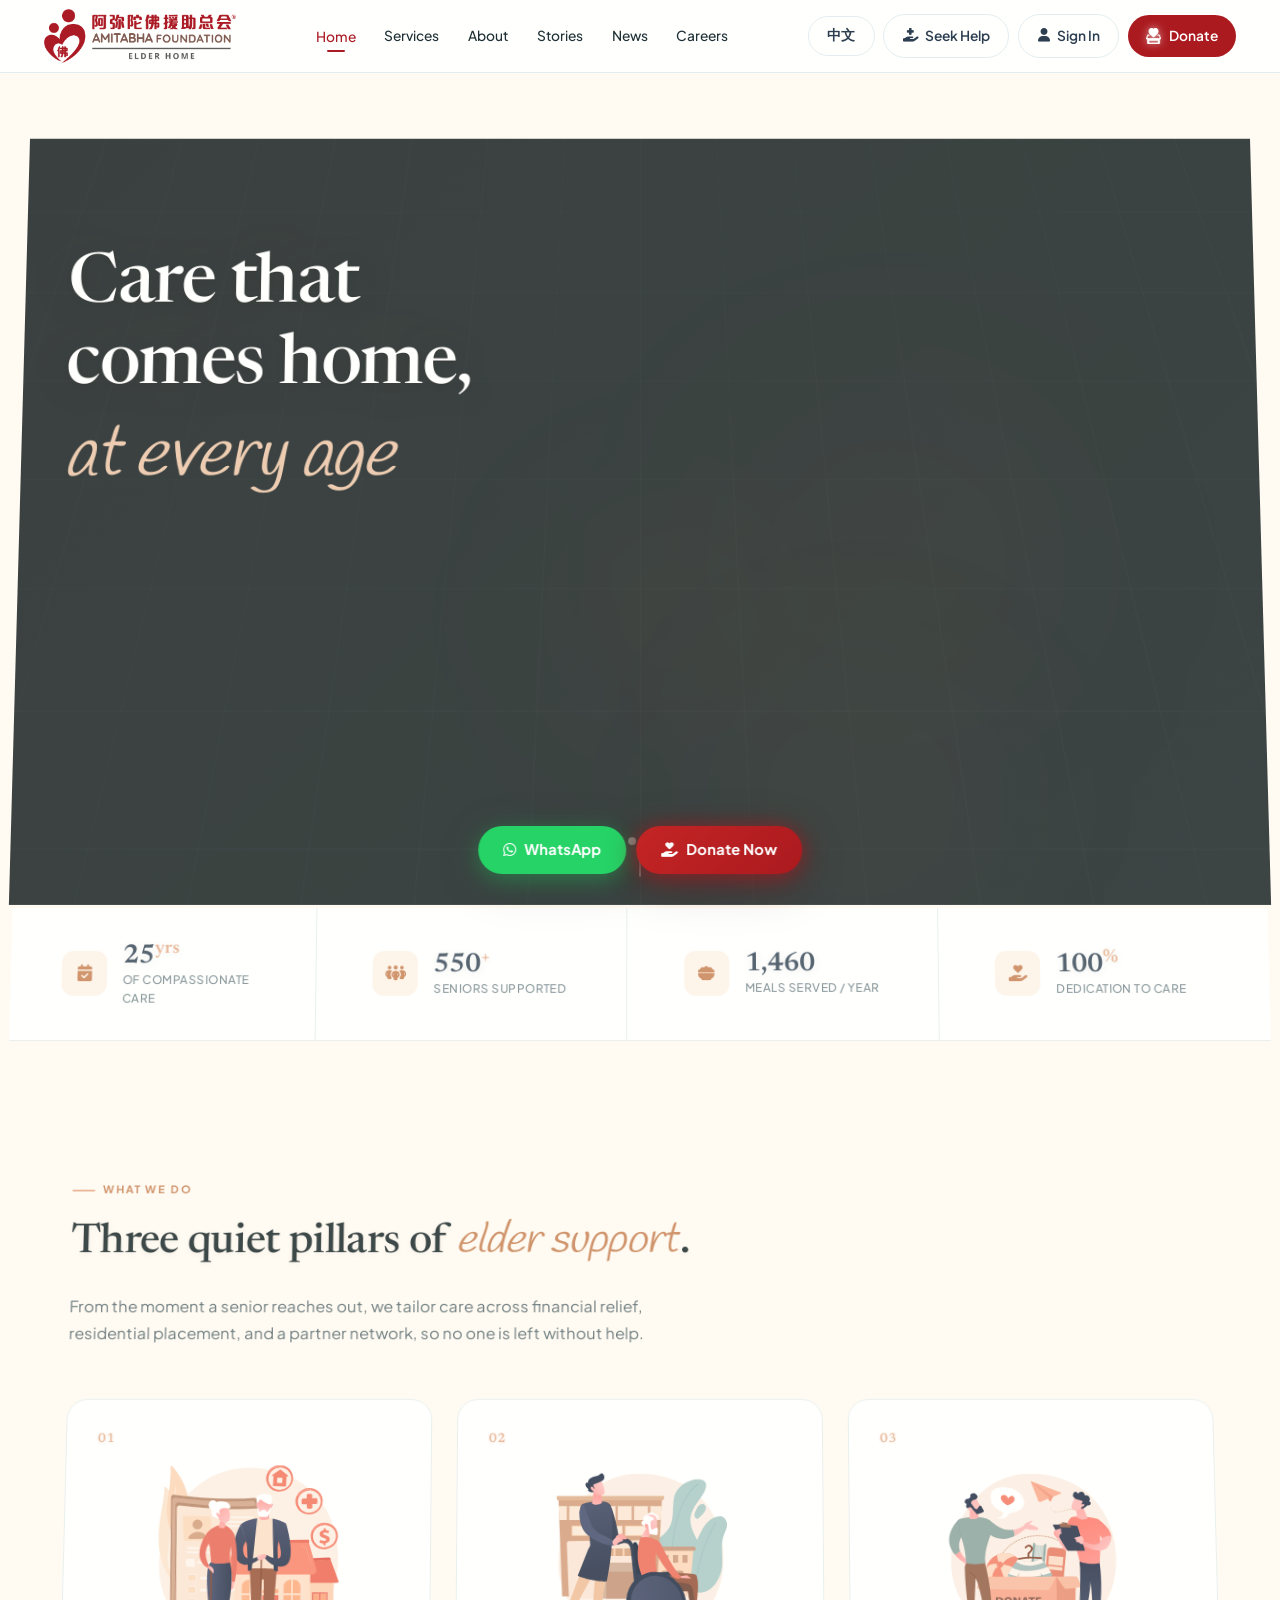
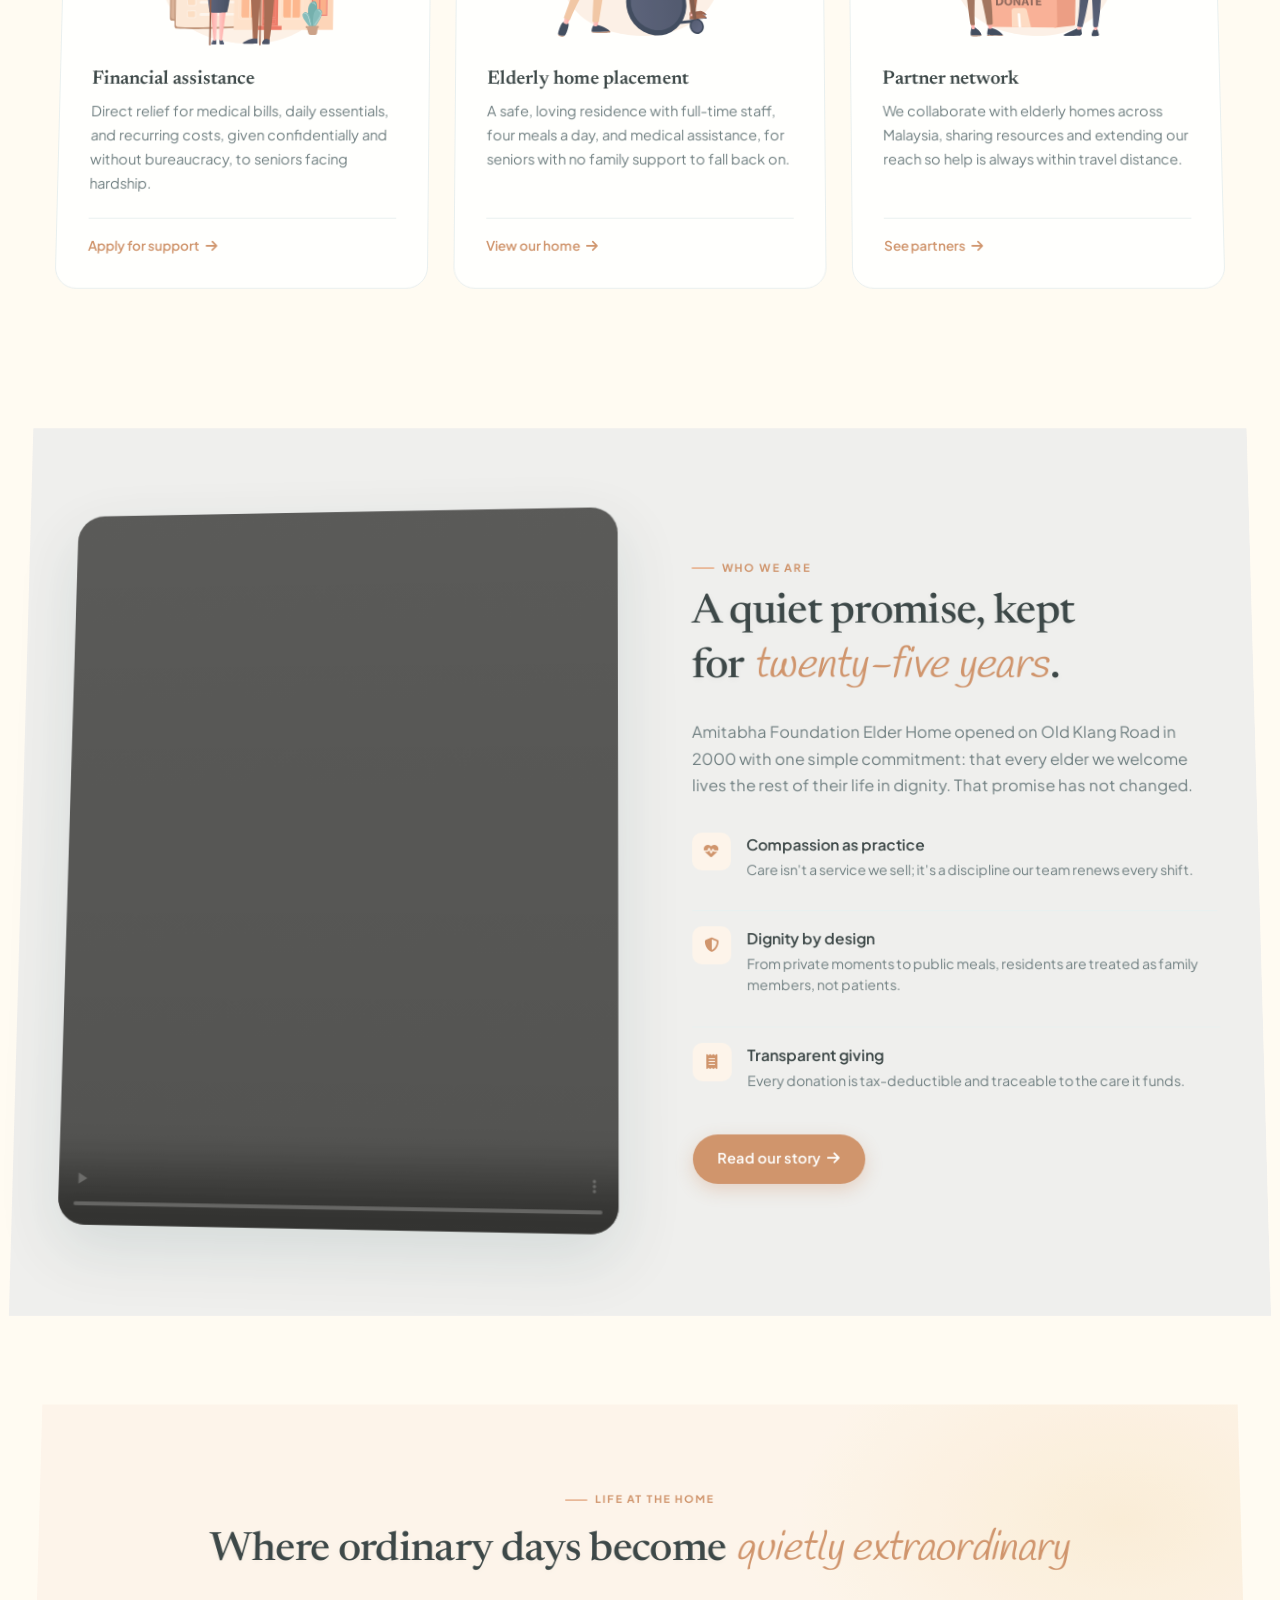
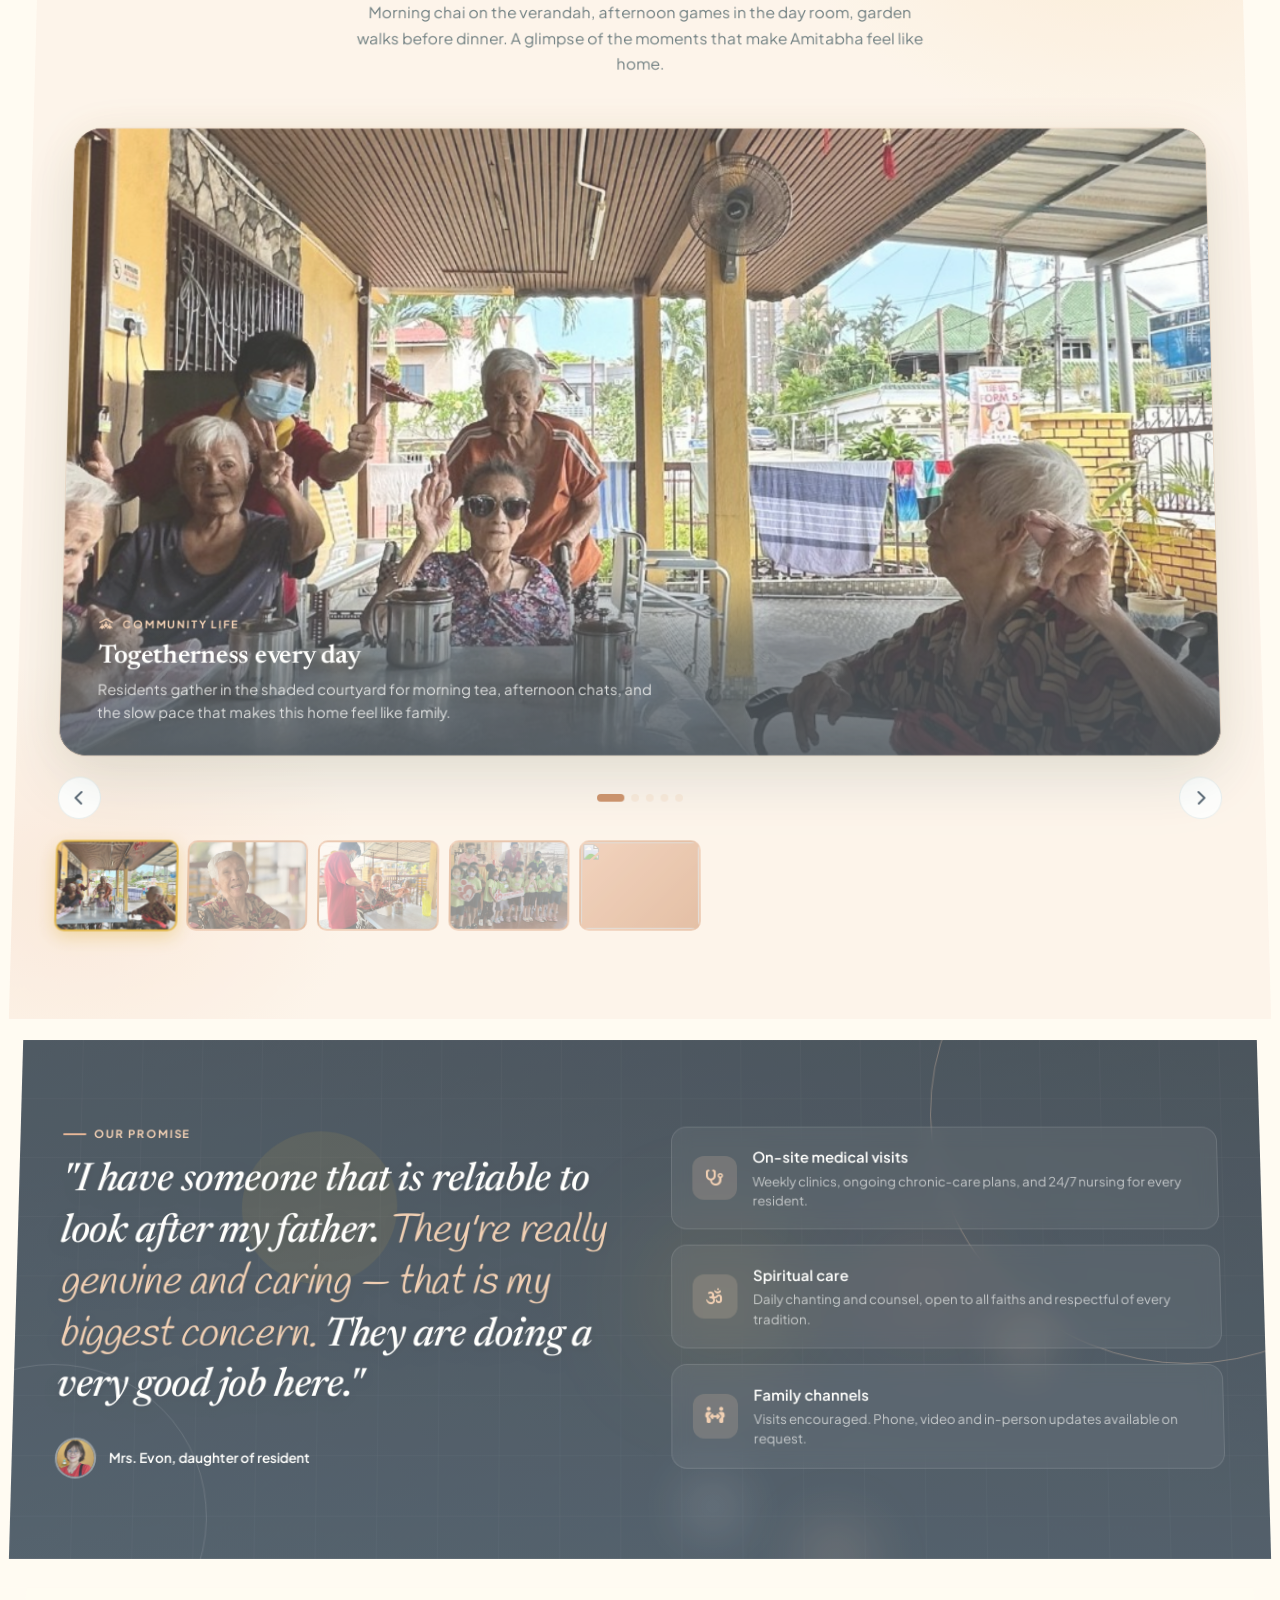
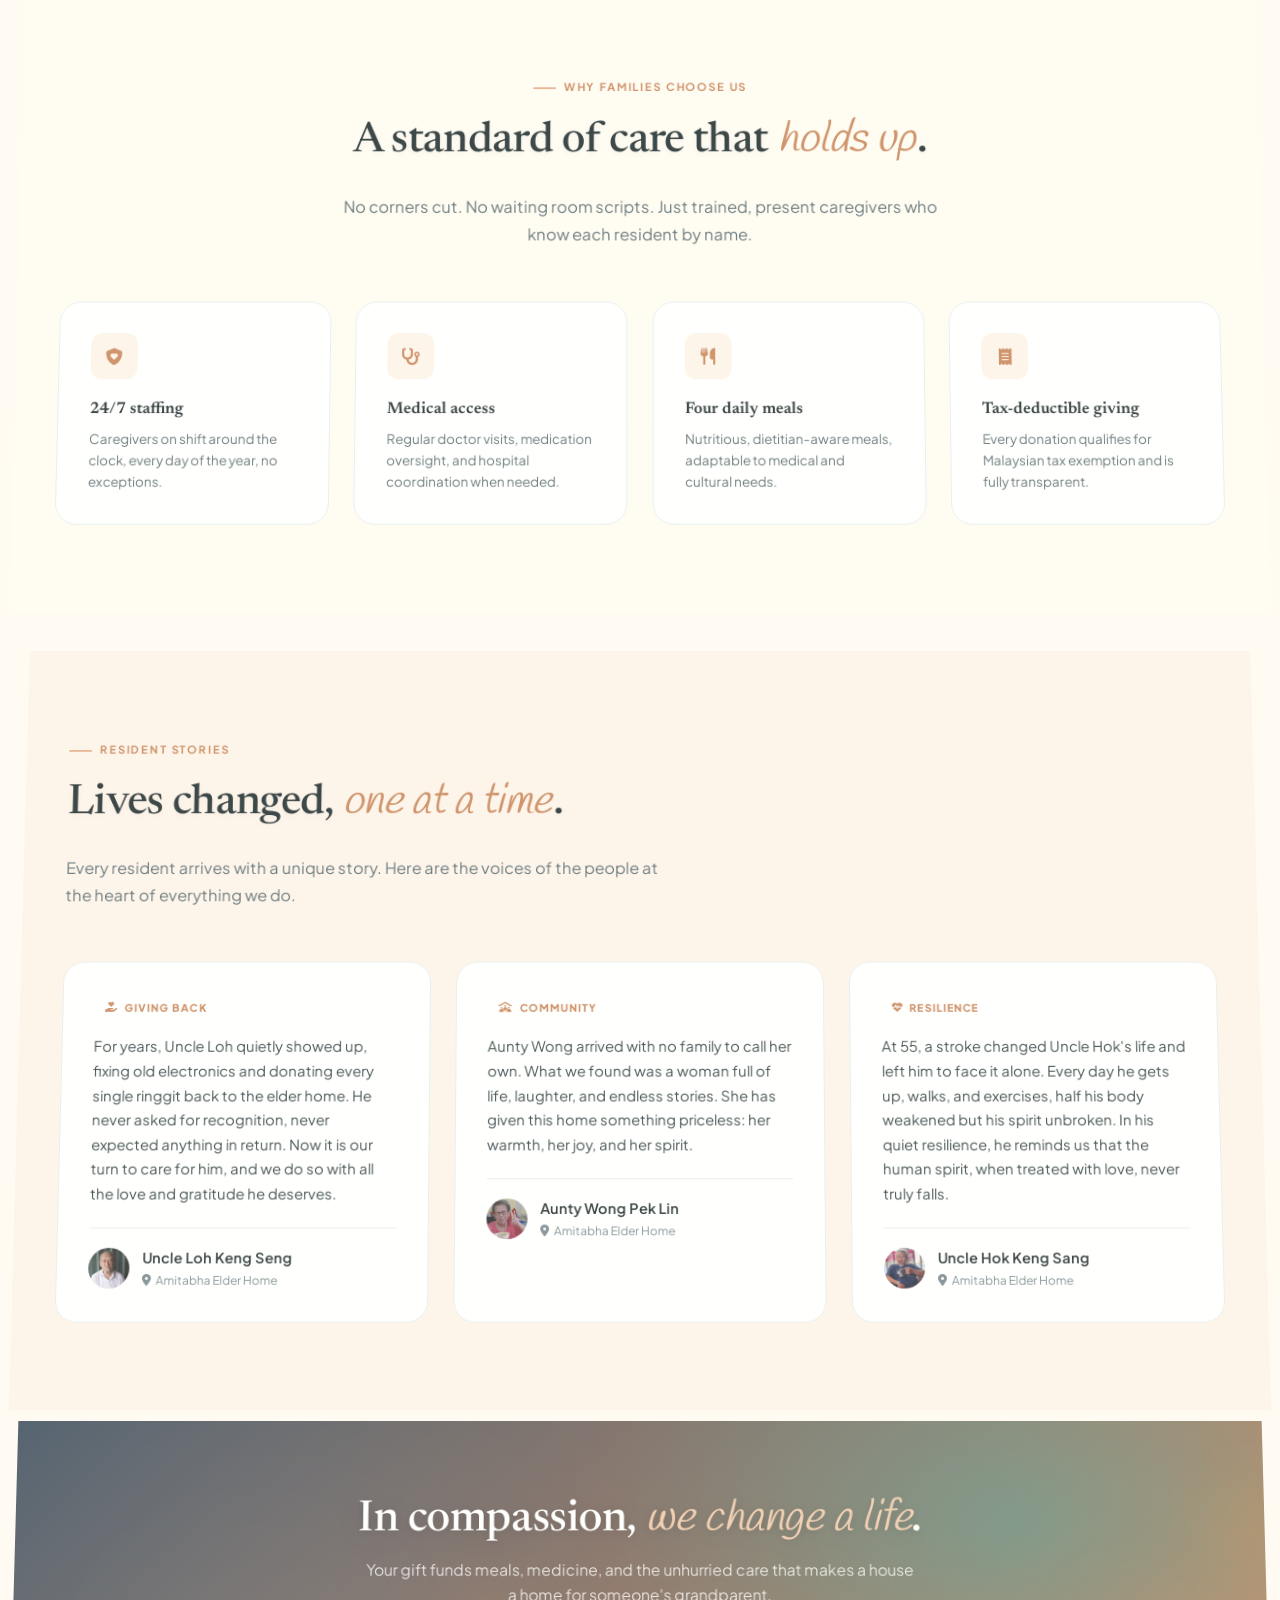
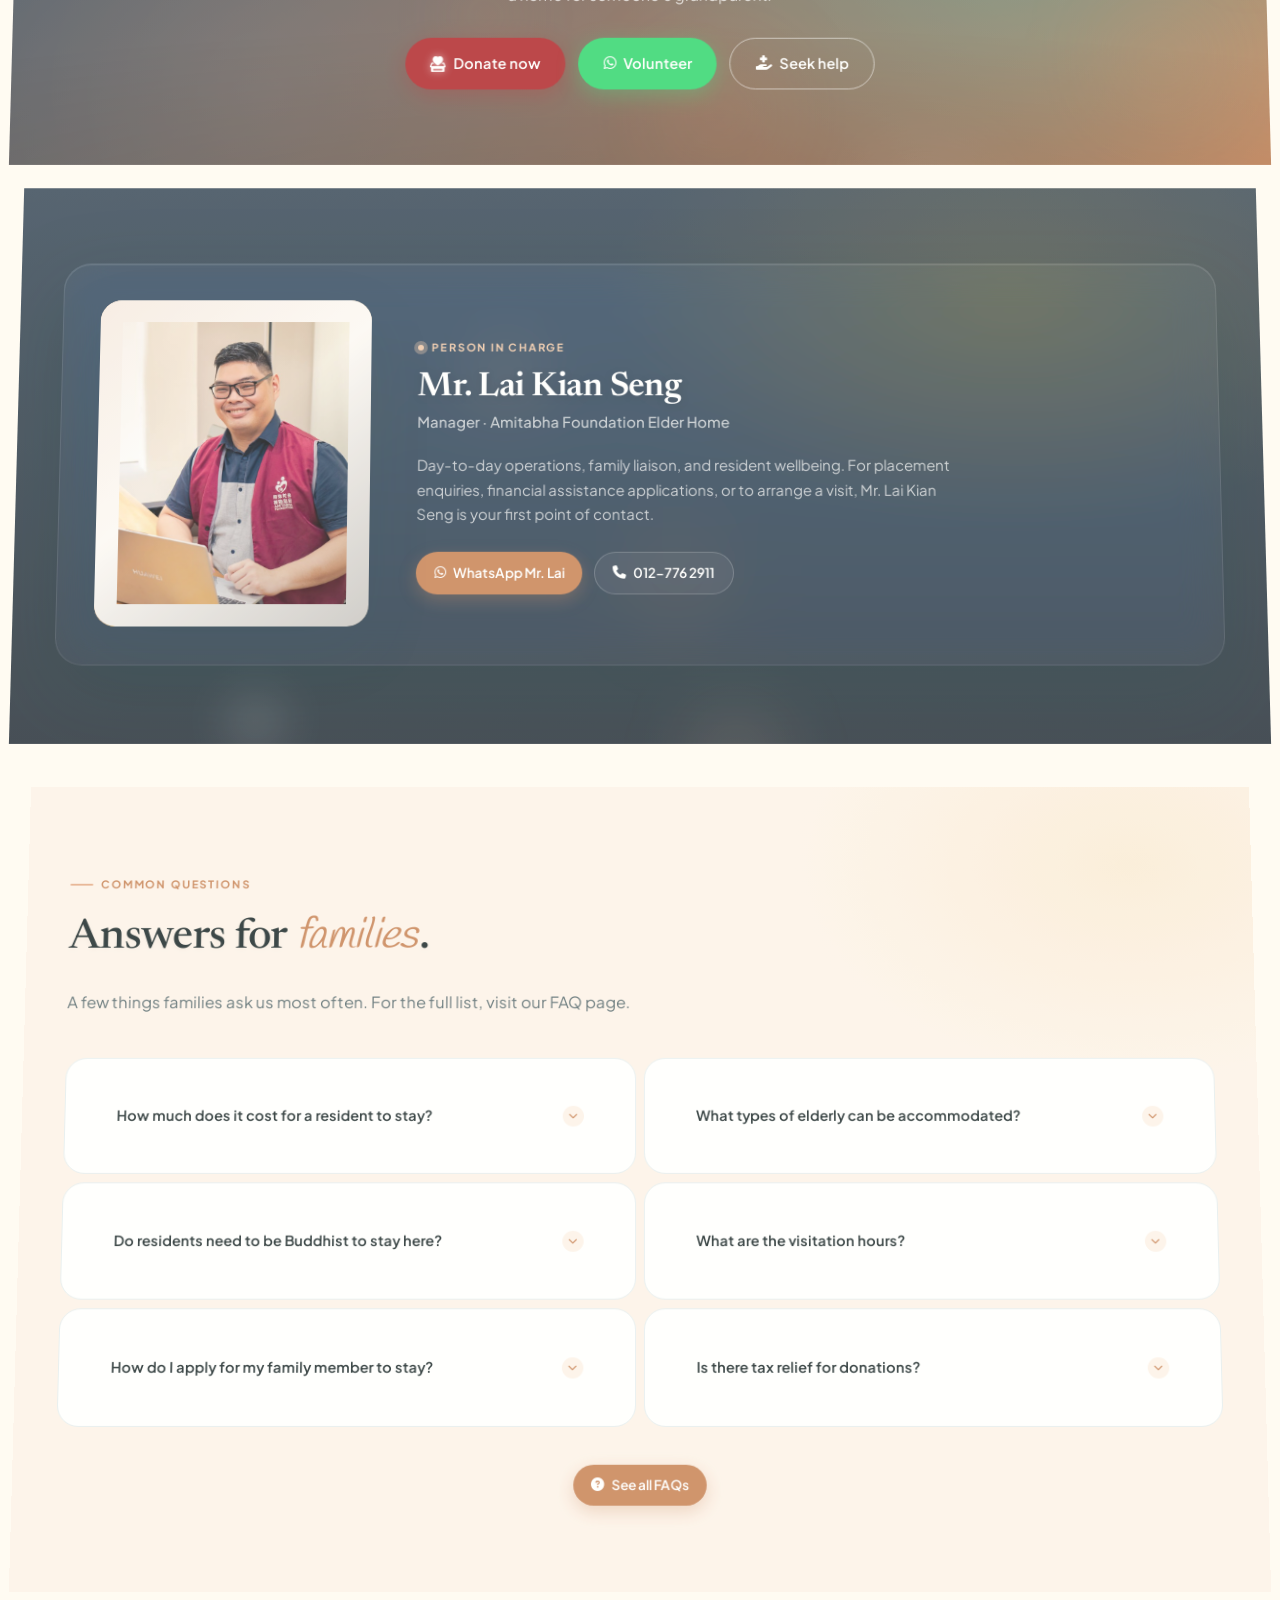
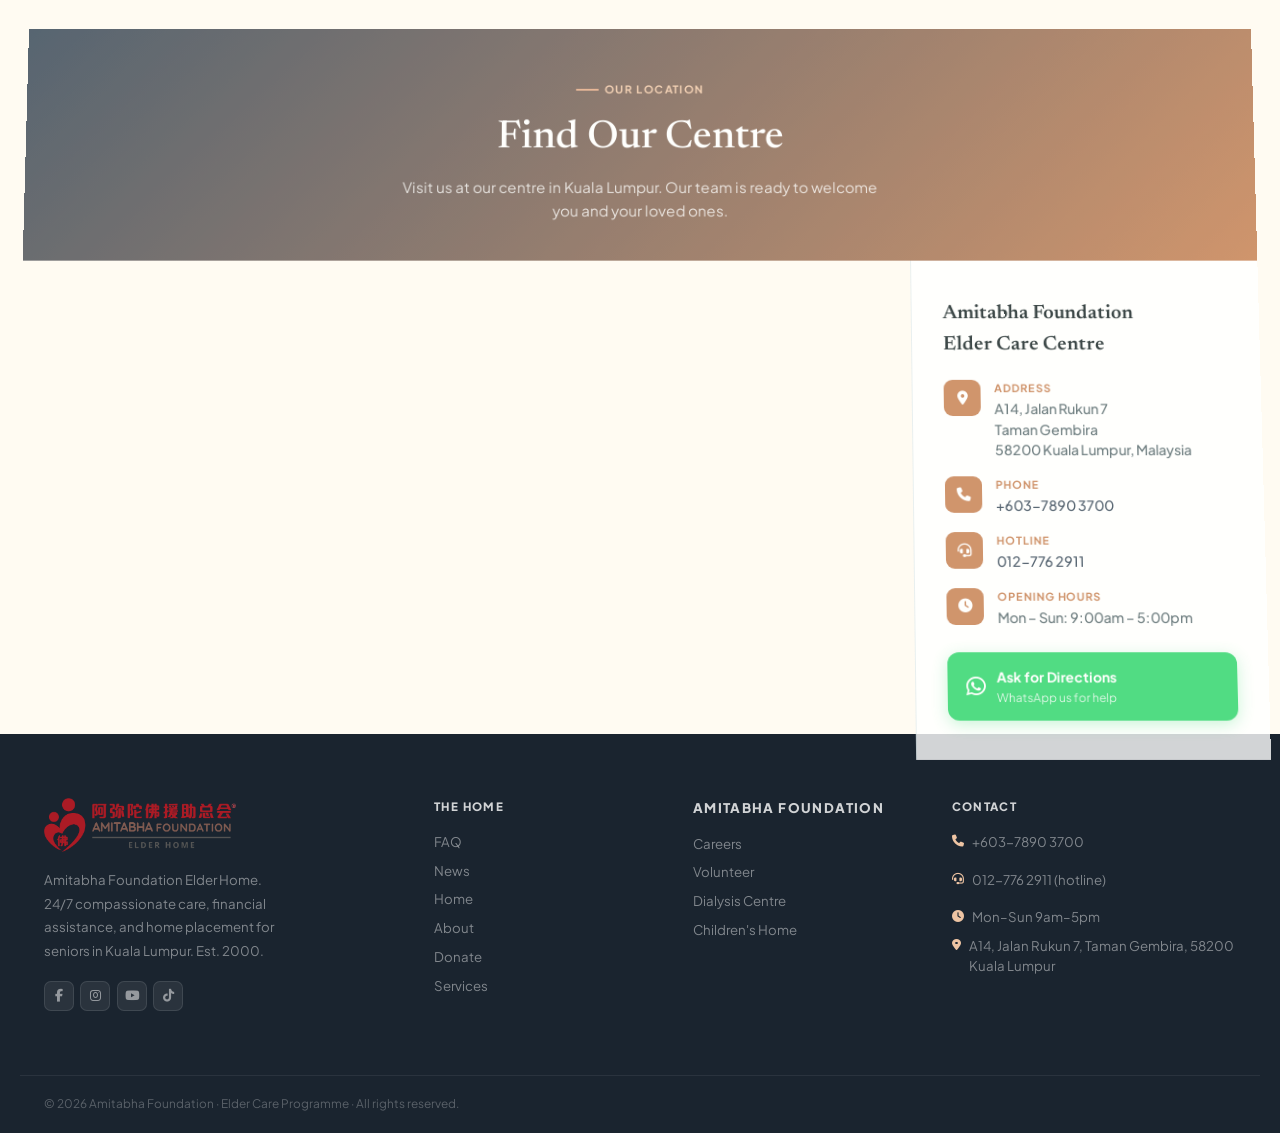
==== commit ce8f6e66: "Fix redirect loop and rename main_page.html to index.html - Rename main_page.html to index.html so V" ====
--- a/index.html
+++ b/index.html
@@ -86,7 +86,7 @@
 section{position:relative}
 
 /* Header */
-header{position:sticky;top:0;z-index:80;background:rgba(255,255,255,.86);backdrop-filter:saturate(160%) blur(18px);-webkit-backdrop-filter:saturate(160%) blur(18px);border-bottom:1px solid var(--line);transition:box-shadow var(--t),background var(--t)}
+header{position:sticky;top:0;z-index:80;background:rgba(255,255,255,.93);border-bottom:1px solid var(--line);transition:box-shadow var(--t),background var(--t)}
 header.scrolled{background:rgba(255,255,255,.96);box-shadow:0 2px 18px rgba(10,40,45,.06)}
 .hdr{max-width:var(--max);margin:auto;padding:0 1.5rem;height:var(--header-h);display:flex;align-items:center;justify-content:space-between;gap:1.2rem}
 .brand{display:flex;align-items:center;gap:.7rem}
@@ -124,9 +124,9 @@
 .hero-slide{position:absolute;inset:0;background-size:cover;background-position:center;opacity:0;transition:opacity 1.4s ease}
 .hero-slide.active{opacity:1}
 .hero-overlay{position:absolute;inset:0;z-index:-4;background:linear-gradient(135deg,rgba(0,0,0,.38) 0%,rgba(0,0,0,.18) 100%)}
-.hero-bg{position:absolute;inset:-10% 0 -10% 0;background:radial-gradient(1200px 800px at 20% 30%,rgba(227,166,129,.18),transparent 60%),radial-gradient(900px 700px at 80% 70%,rgba(218,165,32,.18),transparent 60%);will-change:transform;z-index:-3}
-.hero-grain{position:absolute;inset:0;z-index:-2;opacity:.4;mix-blend-mode:overlay;pointer-events:none;background-image:url("data:image/svg+xml;utf8,<svg xmlns='http://www.w3.org/2000/svg' width='220' height='220'><filter id='n'><feTurbulence type='fractalNoise' baseFrequency='0.85' numOctaves='2' stitchTiles='stitch'/></filter><rect width='100%' height='100%' filter='url(%23n)' opacity='.55'/></svg>")}
-.hero-shape{position:absolute;border-radius:50%;filter:blur(40px);pointer-events:none;will-change:transform;z-index:-1}
+.hero-bg{position:absolute;inset:-10% 0 -10% 0;background:radial-gradient(1200px 800px at 20% 30%,rgba(227,166,129,.18),transparent 60%),radial-gradient(900px 700px at 80% 70%,rgba(218,165,32,.18),transparent 60%);z-index:-3}
+.hero-grain{display:none}
+.hero-shape{position:absolute;border-radius:50%;pointer-events:none;z-index:-1}
 .hero-shape.s1{width:420px;height:420px;background:radial-gradient(circle,rgba(227,166,129,.55),transparent 60%);top:-120px;right:-80px}
 .hero-shape.s2{width:340px;height:340px;background:radial-gradient(circle,rgba(218,165,32,.4),transparent 60%);bottom:-120px;left:-60px}
 .hero-shape.s3{width:200px;height:200px;background:radial-gradient(circle,rgba(44,62,80,.08),transparent 60%);top:30%;left:42%}
@@ -142,8 +142,7 @@
 .hero-trust{display:flex;gap:1.6rem;flex-wrap:wrap;padding-top:1.6rem;border-top:1px solid rgba(255,255,255,.14)}
 .ht{display:flex;align-items:center;gap:.55rem;font-size:.83rem;color:rgba(255,255,255,.78)}
 .ht i{width:28px;height:28px;border-radius:50%;background:rgba(255,255,255,.08);border:1px solid rgba(255,255,255,.14);color:var(--teal-400);font-size:.74rem;display:inline-flex;align-items:center;justify-content:center}
-.hero-card{position:relative;background:rgba(255,255,255,.06);backdrop-filter:blur(20px) saturate(140%);-webkit-backdrop-filter:blur(20px) saturate(140%);border:1px solid rgba(255,255,255,.18);border-radius:var(--r-xl);padding:1.5rem;box-shadow:0 30px 60px rgba(6,47,49,.3);animation:float-bob 7s ease-in-out infinite;will-change:transform}
-.hero-card:hover{animation-play-state:paused}
+.hero-card{position:relative;background:rgba(255,255,255,.12);border:1px solid rgba(255,255,255,.18);border-radius:var(--r-xl);padding:1.5rem;box-shadow:0 30px 60px rgba(6,47,49,.3)}
 .hero-card-img{position:relative;border-radius:var(--r-lg);overflow:hidden;aspect-ratio:4/5;background:linear-gradient(135deg,var(--teal-500),var(--teal-700));display:flex;align-items:center;justify-content:center}
 .hero-card-img::before{content:"";position:absolute;inset:0;background:repeating-linear-gradient(45deg,rgba(255,255,255,.04) 0 12px,transparent 12px 24px)}
 .hero-card-img .ph{position:relative;text-align:center;color:rgba(255,255,255,.6);font-family:"SF Mono",Menlo,monospace;font-size:.7rem;letter-spacing:.18em;text-transform:uppercase}
@@ -154,7 +153,7 @@
 .hero-id-name{font-family:var(--serif);font-weight:600;font-size:1.5rem;line-height:1.1;color:#fff;letter-spacing:-.01em}
 .hero-id-role{font-size:.82rem;color:rgba(255,255,255,.78);margin-top:.22rem;font-weight:500}
 .hero-card-floats{position:absolute;inset:0;pointer-events:none;z-index:2}
-.hcf{position:absolute;background:#fff;color:var(--ink-700);border-radius:14px;padding:.85rem 1rem;box-shadow:0 18px 42px rgba(6,47,49,.18);display:flex;align-items:center;gap:.7rem;font-size:.82rem;font-weight:600;pointer-events:auto;will-change:transform}
+.hcf{position:absolute;background:#fff;color:var(--ink-700);border-radius:14px;padding:.85rem 1rem;box-shadow:0 18px 42px rgba(6,47,49,.18);display:flex;align-items:center;gap:.7rem;font-size:.82rem;font-weight:600;pointer-events:auto}
 .hcf .ic{width:36px;height:36px;border-radius:10px;background:var(--teal-50);color:var(--teal-700);display:flex;align-items:center;justify-content:center;font-size:.95rem}
 .hcf.f1{top:14%;left:-30px}
 .hcf.f2{bottom:18%;right:-22px;background:var(--teal-700);color:#fff}
@@ -230,10 +229,10 @@
 
 /* Parallax break */
 .parallax-break{position:relative;min-height:540px;display:flex;align-items:center;overflow:hidden;isolation:isolate;color:#fff}
-.pb-bg{position:absolute;inset:-15% 0;background:linear-gradient(180deg,rgba(26,36,47,.6),rgba(44,62,80,.85)),linear-gradient(135deg,var(--teal-800) 0%,var(--teal-900) 100%);z-index:-3;will-change:transform}
-.pb-grid{position:absolute;inset:0;z-index:-2;opacity:.35;background-image:linear-gradient(rgba(255,255,255,.08) 1px,transparent 1px),linear-gradient(90deg,rgba(255,255,255,.08) 1px,transparent 1px);background-size:62px 62px;will-change:transform}
+.pb-bg{position:absolute;inset:-15% 0;background:linear-gradient(180deg,rgba(26,36,47,.6),rgba(44,62,80,.85)),linear-gradient(135deg,var(--teal-800) 0%,var(--teal-900) 100%);z-index:-3}
+.pb-grid{position:absolute;inset:0;z-index:-2;opacity:.35;background-image:linear-gradient(rgba(255,255,255,.08) 1px,transparent 1px),linear-gradient(90deg,rgba(255,255,255,.08) 1px,transparent 1px);background-size:62px 62px}
 .pb-shapes{position:absolute;inset:0;z-index:-1;pointer-events:none}
-.pb-shapes .pb-c{position:absolute;border-radius:50%;border:1px solid rgba(238,196,163,.35);will-change:transform}
+.pb-shapes .pb-c{position:absolute;border-radius:50%;border:1px solid rgba(238,196,163,.35)}
 .pb-c.c1{width:520px;height:520px;top:-180px;right:-180px}
 .pb-c.c2{width:320px;height:320px;bottom:-120px;left:-120px;border-color:rgba(255,255,255,.14)}
 .pb-c.c3{width:160px;height:160px;top:18%;left:18%;background:rgba(218,165,32,.1);border:none}
@@ -780,26 +779,18 @@
   background: linear-gradient(140deg, rgba(196,122,74,.12) 0%, transparent 45%, rgba(0,0,0,.22) 100%);
   pointer-events: none;
 }
-/* Mr Lai photo — inset cream frame builds in after portrait slides in */
 .pic-photo::before {
   content: '';
   position: absolute;
   inset: 0;
   border-radius: inherit;
   pointer-events: none;
-  box-shadow: inset 0 0 0 0 transparent;
-}
-@keyframes picFrameBuild {
-  from { box-shadow: inset 0 0 0 0 rgba(252,248,244,0); }
-  to   { box-shadow: inset 0 0 0 2vw #FCF8F4; }
-}
-@media(min-width:600px)  { @keyframes picFrameBuild { to { box-shadow: inset 0 0 0 2.8vw #FCF8F4; } } }
-@media(min-width:900px)  { @keyframes picFrameBuild { to { box-shadow: inset 0 0 0 2.2vw #FCF8F4; } } }
-@media(min-width:1200px) { @keyframes picFrameBuild { to { box-shadow: inset 0 0 0 1.8vw #FCF8F4; } } }
-@media(min-width:1500px) { @keyframes picFrameBuild { to { box-shadow: inset 0 0 0 1.5vw #FCF8F4; } } }
-.pic-photo.frame-in::before {
-  animation: picFrameBuild 0.9s cubic-bezier(0.34, 1.56, 0.64, 1) 1.4s both;
-}
+  box-shadow: inset 0 0 0 2vw #FCF8F4;
+}
+@media(min-width:600px)  { .pic-photo::before { box-shadow: inset 0 0 0 2.8vw #FCF8F4; } }
+@media(min-width:900px)  { .pic-photo::before { box-shadow: inset 0 0 0 2.2vw #FCF8F4; } }
+@media(min-width:1200px) { .pic-photo::before { box-shadow: inset 0 0 0 1.8vw #FCF8F4; } }
+@media(min-width:1500px) { .pic-photo::before { box-shadow: inset 0 0 0 1.5vw #FCF8F4; } }
 .pic-name {
   text-shadow: 0 2px 8px rgba(0,0,0,.2);
 }
@@ -849,10 +840,7 @@
   pointer-events: none;
 }
 
-/* ── Person-in-charge: fade-in only (no directional slide) ── */
-.pic-band .aos-l,
-.pic-band .aos-r,
-.pic-band .aos { transform: none; }
+
 
 /* ── Reduced-motion overrides ── */
 @media (prefers-reduced-motion: reduce) {
@@ -910,36 +898,38 @@
 <!-- HEADER -->
 <header id="hdr">
   <div class="hdr">
-    <a href="/" class="brand">
+    <a href="/main_page" class="brand">
       <img src="Photo/AF_EH%20ARGB%20LOGO%20.png" alt="Amitabha Foundation Elder Home">
     </a>
     <nav class="nav">
-      <a href="/" class="on">Home</a>
-      <a href="/services">Services</a>
-      <a href="/about">About</a>
-      <a href="/stories">Stories</a>
-
-      <a href="/blog">News</a>
-      <a href="/jobs">Careers</a>
+      <a href="/main_page" class="on" data-i18n="nav.home">Home</a>
+      <a href="/services" data-i18n="nav.services">Services</a>
+      <a href="/about" data-i18n="nav.about">About</a>
+      <a href="/stories" data-i18n="nav.stories">Stories</a>
+
+      <a href="/blog" data-i18n="nav.news">News</a>
+      <a href="/jobs" data-i18n="nav.careers">Careers</a>
     </nav>
     <div class="hdr-r">
-      <a href="https://wa.me/60127762911?text=I%20need%20help%20with%20elder%20care%20and%20support." class="btn btn-ghost"><i class="fa fa-hand-holding-medical"></i> Seek Help</a>
-      <div id="nav-auth"><a href="/login" class="btn btn-ghost"><i class="fa fa-user"></i> Sign In</a></div>
-      <a href="https://m.amitabhafoundation.my/en/donation" class="btn" style="background:#ab1a1f;color:#fff;border-radius:999px;padding:.62rem 1.15rem;animation:donateGlow 2.5s ease-in-out infinite" target="_blank" rel="noopener"><img src="Photo/Repair%20scenshot%20website/Donation%201.png" class="donate-img" alt=""> Donate</a>
+      <button class="lang-toggle btn btn-ghost" id="lang-toggle-desk">中文</button>
+      <a href="https://wa.me/60127762911?text=I%20need%20help%20with%20elder%20care%20and%20support." class="btn btn-ghost"><i class="fa fa-hand-holding-medical"></i> <span data-i18n="nav.seekHelp">Seek Help</span></a>
+      <div id="nav-auth"><a href="/login" class="btn btn-ghost"><i class="fa fa-user"></i> <span data-i18n="nav.signIn">Sign In</span></a></div>
+      <a href="https://m.amitabhafoundation.my/en/donation" class="btn" style="background:#ab1a1f;color:#fff;border-radius:999px;padding:.62rem 1.15rem;animation:donateGlow 2.5s ease-in-out infinite" target="_blank" rel="noopener"><img src="Photo/Repair%20scenshot%20website/Donation%201.png" class="donate-img" alt=""> <span data-i18n="nav.donate">Donate</span></a>
       <button class="burger" id="burger" aria-label="Menu"><span></span><span></span><span></span></button>
     </div>
   </div>
   <nav class="mob-menu" id="mob-menu">
-    <a href="/">Home</a>
-    <a href="/services">Services</a>
-    <a href="/about">About</a>
-    <a href="/stories">Stories</a>
-
-    <a href="/blog">News</a>
-    <a href="/jobs">Careers</a>
-    <a href="/login" id="mob-signin"><i class="fa fa-user"></i> Sign In</a>
-    <a href="https://wa.me/60127762911?text=I%20need%20help%20with%20elder%20care%20and%20support." style="color:var(--teal-700);font-weight:700"><i class="fa fa-hand-holding-medical"></i> Seek Help</a>
-    <a href="https://m.amitabhafoundation.my/en/donation" target="_blank" rel="noopener" style="color:#ab1a1f;font-weight:700"><img src="Photo/Repair%20scenshot%20website/Donation%201.png" class="donate-img-plain" alt=""> Donate Now</a>
+    <a href="/main_page" data-i18n="nav.home">Home</a>
+    <a href="/services" data-i18n="nav.services">Services</a>
+    <a href="/about" data-i18n="nav.about">About</a>
+    <a href="/stories" data-i18n="nav.stories">Stories</a>
+
+    <a href="/blog" data-i18n="nav.news">News</a>
+    <a href="/jobs" data-i18n="nav.careers">Careers</a>
+    <a href="/login" id="mob-signin"><i class="fa fa-user"></i> <span data-i18n="nav.signIn">Sign In</span></a>
+    <a href="https://wa.me/60127762911?text=I%20need%20help%20with%20elder%20care%20and%20support." style="color:var(--teal-700);font-weight:700"><i class="fa fa-hand-holding-medical"></i> <span data-i18n="nav.seekHelp">Seek Help</span></a>
+    <a href="https://m.amitabhafoundation.my/en/donation" target="_blank" rel="noopener" style="color:#ab1a1f;font-weight:700"><img src="Photo/Repair%20scenshot%20website/Donation%201.png" class="donate-img-plain" alt=""> <span data-i18n="nav.donateNow">Donate Now</span></a>
+    <button class="lang-toggle btn btn-ghost" style="width:100%;text-align:left;margin-top:.5rem">中文</button>
   </nav>
 </header>
 
@@ -958,36 +948,36 @@
   <div class="hero-grain"></div>
 
   <div class="hero-in">
-    <div class="hero-eyebrow"><span class="dot"></span> Est. 2000 · Kuala Lumpur</div>
-    <h1>Care that comes home,<br><em>at every age</em><span class="sw">.</span></h1>
-    <p class="hero-sub">Amitabha Foundation Elder Home provides 24/7 compassionate care, financial assistance, and home placement, so every senior in Malaysia can live their later years with dignity, comfort, and purpose.</p>
+    <div class="hero-eyebrow"><span class="dot"></span> <span data-i18n="hero.eyebrow">Est. 2000 · Kuala Lumpur</span></div>
+    <h1 data-i18n-html="hero.h1">Care that comes home,<br><em>at every age</em><span class="sw">.</span></h1>
+    <p class="hero-sub" data-i18n="hero.sub">Amitabha Foundation Elder Home provides 24/7 compassionate care, financial assistance, and home placement, so every senior in Malaysia can live their later years with dignity, comfort, and purpose.</p>
     <div class="hero-items" id="heroItems">
       <button class="hi-card" data-layout-id="hi-explore" data-duration="520">
         <i class="fa fa-hand-holding-heart" data-layout-id="hi-explore-ic"></i>
-        <span class="hi-title" data-layout-id="hi-explore-ttl">Explore our care</span>
-        <p>Discover our full range of elder care services — residential stays, home placement, and personalised medical support tailored to every resident's needs.</p>
-        <a class="hi-link" href="/services"><i class="fa fa-arrow-right"></i> View services</a>
+        <span class="hi-title" data-layout-id="hi-explore-ttl" data-i18n="hero.c1.title">Explore our care</span>
+        <p data-i18n="hero.c1.body">Discover our full range of elder care services — residential stays, home placement, and personalised medical support tailored to every resident's needs.</p>
+        <a class="hi-link" href="/services"><i class="fa fa-arrow-right"></i> <span data-i18n="hero.c1.link">View services</span></a>
       </button>
       <button class="hi-card" data-layout-id="hi-speak" data-duration="520">
         <i class="fa fa-phone-volume" data-layout-id="hi-speak-ic"></i>
-        <span class="hi-title" data-layout-id="hi-speak-ttl">Speak to us</span>
-        <p>Our care advisors are available now. Reach us on WhatsApp for a free consultation about placement, fees, and personalised care plans.</p>
-        <a class="hi-link" href="https://wa.me/60127762911?text=I%20need%20help%20with%20elder%20care%20and%20support." target="_blank"><i class="fa fa-arrow-right"></i> Chat on WhatsApp</a>
+        <span class="hi-title" data-layout-id="hi-speak-ttl" data-i18n="hero.c2.title">Speak to us</span>
+        <p data-i18n="hero.c2.body">Our care advisors are available now. Reach us on WhatsApp for a free consultation about placement, fees, and personalised care plans.</p>
+        <a class="hi-link" href="https://wa.me/60127762911?text=I%20need%20help%20with%20elder%20care%20and%20support." target="_blank"><i class="fa fa-arrow-right"></i> <span data-i18n="hero.c2.link">Chat on WhatsApp</span></a>
       </button>
       <button class="hi-card" data-layout-id="hi-nursing" data-duration="480">
         <i class="fa fa-clock" data-layout-id="hi-nursing-ic"></i>
-        <span class="hi-title" data-layout-id="hi-nursing-ttl">24/7 nursing</span>
-        <p>Trained nurses on duty around the clock — monitoring vitals, administering medication, and responding immediately to any situation.</p>
+        <span class="hi-title" data-layout-id="hi-nursing-ttl" data-i18n="hero.c3.title">24/7 nursing</span>
+        <p data-i18n="hero.c3.body">Trained nurses on duty around the clock — monitoring vitals, administering medication, and responding immediately to any situation.</p>
       </button>
       <button class="hi-card" data-layout-id="hi-medical" data-duration="480">
         <i class="fa fa-stethoscope" data-layout-id="hi-medical-ic"></i>
-        <span class="hi-title" data-layout-id="hi-medical-ttl">Medical support</span>
-        <p>Regular doctor visits, specialist referrals, and in-house physiotherapy to maintain and improve each resident's health every day.</p>
+        <span class="hi-title" data-layout-id="hi-medical-ttl" data-i18n="hero.c4.title">Medical support</span>
+        <p data-i18n="hero.c4.body">Regular doctor visits, specialist referrals, and in-house physiotherapy to maintain and improve each resident's health every day.</p>
       </button>
       <button class="hi-card" data-layout-id="hi-meals" data-duration="480">
         <i class="fa fa-utensils" data-layout-id="hi-meals-ic"></i>
-        <span class="hi-title" data-layout-id="hi-meals-ttl">4 daily meals</span>
-        <p>Nutritionist-planned menus four times a day — breakfast, lunch, tea, and dinner — with dietary restrictions and preferences accommodated.</p>
+        <span class="hi-title" data-layout-id="hi-meals-ttl" data-i18n="hero.c5.title">4 daily meals</span>
+        <p data-i18n="hero.c5.body">Nutritionist-planned menus four times a day — breakfast, lunch, tea, and dinner — with dietary restrictions and preferences accommodated.</p>
       </button>
     </div>
   </div>
@@ -999,10 +989,10 @@
 <!-- STATS -->
 <div class="stats">
   <div class="stats-in">
-    <div class="stat aos"><div class="stat-ic"><i class="fa fa-calendar-check"></i></div><div><div class="stat-n">25<sup style="font-size:.7em;color:var(--teal-500)">yrs</sup></div><div class="stat-l">Of compassionate care</div></div></div>
-    <div class="stat aos d1"><div class="stat-ic"><i class="fa fa-people-group"></i></div><div><div class="stat-n">550<sup style="font-size:.7em;color:var(--teal-500)">+</sup></div><div class="stat-l">Seniors supported</div></div></div>
-    <div class="stat aos d2"><div class="stat-ic"><i class="fa fa-bowl-food"></i></div><div><div class="stat-n">1,460</div><div class="stat-l">Meals served / year</div></div></div>
-    <div class="stat aos d3"><div class="stat-ic"><i class="fa fa-hand-holding-heart"></i></div><div><div class="stat-n">100<sup style="font-size:.7em;color:var(--teal-500)">%</sup></div><div class="stat-l">Dedication to care</div></div></div>
+    <div class="stat aos"><div class="stat-ic"><i class="fa fa-calendar-check"></i></div><div><div class="stat-n">25<sup style="font-size:.7em;color:var(--teal-500)" data-i18n="stat.years.unit">yrs</sup></div><div class="stat-l" data-i18n="stat.years.label">Of compassionate care</div></div></div>
+    <div class="stat aos d1"><div class="stat-ic"><i class="fa fa-people-group"></i></div><div><div class="stat-n">550<sup style="font-size:.7em;color:var(--teal-500)">+</sup></div><div class="stat-l" data-i18n="stat.seniors.label">Seniors supported</div></div></div>
+    <div class="stat aos d2"><div class="stat-ic"><i class="fa fa-bowl-food"></i></div><div><div class="stat-n">1,460</div><div class="stat-l" data-i18n="stat.meals.label">Meals served / year</div></div></div>
+    <div class="stat aos d3"><div class="stat-ic"><i class="fa fa-hand-holding-heart"></i></div><div><div class="stat-n">100<sup style="font-size:.7em;color:var(--teal-500)">%</sup></div><div class="stat-l" data-i18n="stat.pct.label">Dedication to care</div></div></div>
   </div>
 </div>
 
@@ -1010,31 +1000,31 @@
 <section class="sec" id="services">
   <div class="wrap">
     <div class="sh">
-      <div class="eyebrow">What we do</div>
-      <h2 class="section-h">Three quiet pillars of <em>elder support</em>.</h2>
-      <p class="section-p">From the moment a senior reaches out, we tailor care across financial relief, residential placement, and a partner network, so no one is left without help.</p>
+      <div class="eyebrow" data-i18n="svc.eyebrow">What we do</div>
+      <h2 class="section-h" data-i18n="svc.h2">Three quiet pillars of <em>elder support</em>.</h2>
+      <p class="section-p" data-i18n="svc.p">From the moment a senior reaches out, we tailor care across financial relief, residential placement, and a partner network, so no one is left without help.</p>
     </div>
     <div class="svc-grid">
       <div class="svc-card aos">
         <div class="svc-num">01</div>
         <div class="svc-ic"><img src="Photo/Repair%20scenshot%20website/Financial-assistance.svg" alt="Financial assistance" loading="lazy"></div>
-        <h3>Financial assistance</h3>
-        <p>Direct relief for medical bills, daily essentials, and recurring costs, given confidentially and without bureaucracy, to seniors facing hardship.</p>
-        <a href="/services" class="svc-link">Apply for support <i class="fa fa-arrow-right"></i></a>
+        <h3 data-i18n="svc.s1.h3">Financial assistance</h3>
+        <p data-i18n="svc.s1.p">Direct relief for medical bills, daily essentials, and recurring costs, given confidentially and without bureaucracy, to seniors facing hardship.</p>
+        <a href="/services" class="svc-link"><span data-i18n="svc.s1.link">Apply for support</span> <i class="fa fa-arrow-right"></i></a>
       </div>
       <div class="svc-card aos d1">
         <div class="svc-num">02</div>
         <div class="svc-ic"><img src="Photo/Repair%20scenshot%20website/Elderly-home.svg" alt="Elderly home placement" loading="lazy"></div>
-        <h3>Elderly home placement</h3>
-        <p>A safe, loving residence with full-time staff, four meals a day, and medical assistance, for seniors with no family support to fall back on.</p>
-        <a href="/services" class="svc-link">View our home <i class="fa fa-arrow-right"></i></a>
+        <h3 data-i18n="svc.s2.h3">Elderly home placement</h3>
+        <p data-i18n="svc.s2.p">A safe, loving residence with full-time staff, four meals a day, and medical assistance, for seniors with no family support to fall back on.</p>
+        <a href="/services" class="svc-link"><span data-i18n="svc.s2.link">View our home</span> <i class="fa fa-arrow-right"></i></a>
       </div>
       <div class="svc-card aos d2">
         <div class="svc-num">03</div>
         <div class="svc-ic"><img src="Photo/Repair%20scenshot%20website/partner-network.svg" alt="Partner network" loading="lazy"></div>
-        <h3>Partner network</h3>
-        <p>We collaborate with elderly homes across Malaysia, sharing resources and extending our reach so help is always within travel distance.</p>
-        <a href="/services" class="svc-link">See partners <i class="fa fa-arrow-right"></i></a>
+        <h3 data-i18n="svc.s3.h3">Partner network</h3>
+        <p data-i18n="svc.s3.p">We collaborate with elderly homes across Malaysia, sharing resources and extending our reach so help is always within travel distance.</p>
+        <a href="/services" class="svc-link"><span data-i18n="svc.s3.link">See partners</span> <i class="fa fa-arrow-right"></i></a>
       </div>
     </div>
   </div>
@@ -1052,24 +1042,24 @@
         </div>
       </div>
       <div class="aos-r d1">
-        <div class="eyebrow">Who we are</div>
-        <h2 class="section-h">A quiet promise, kept for <em>twenty-five years</em>.</h2>
-        <p class="section-p">Amitabha Foundation Elder Home opened on Old Klang Road in 2000 with one simple commitment: that every elder we welcome lives the rest of their life in dignity. That promise has not changed.</p>
+        <div class="eyebrow" data-i18n="about.eyebrow">Who we are</div>
+        <h2 class="section-h" data-i18n="about.h2">A quiet promise, kept for <em>twenty-five years</em>.</h2>
+        <p class="section-p" data-i18n="about.p">Amitabha Foundation Elder Home opened on Old Klang Road in 2000 with one simple commitment: that every elder we welcome lives the rest of their life in dignity. That promise has not changed.</p>
         <div class="values">
           <div class="v-row">
             <div class="v-ic"><i class="fa fa-heart-pulse"></i></div>
-            <div><strong>Compassion as practice</strong><p>Care isn't a service we sell; it's a discipline our team renews every shift.</p></div>
+            <div><strong data-i18n="about.v1.title">Compassion as practice</strong><p data-i18n="about.v1.p">Care isn't a service we sell; it's a discipline our team renews every shift.</p></div>
           </div>
           <div class="v-row">
             <div class="v-ic"><i class="fa fa-shield-halved"></i></div>
-            <div><strong>Dignity by design</strong><p>From private moments to public meals, residents are treated as family members, not patients.</p></div>
+            <div><strong data-i18n="about.v2.title">Dignity by design</strong><p data-i18n="about.v2.p">From private moments to public meals, residents are treated as family members, not patients.</p></div>
           </div>
           <div class="v-row">
             <div class="v-ic"><i class="fa fa-receipt"></i></div>
-            <div><strong>Transparent giving</strong><p>Every donation is tax-deductible and traceable to the care it funds.</p></div>
+            <div><strong data-i18n="about.v3.title">Transparent giving</strong><p data-i18n="about.v3.p">Every donation is tax-deductible and traceable to the care it funds.</p></div>
           </div>
         </div>
-        <a href="/about" class="btn btn-primary btn-lg" style="margin-top:1.8rem">Read our story <i class="fa fa-arrow-right"></i></a>
+        <a href="/about" class="btn btn-primary btn-lg" style="margin-top:1.8rem"><span data-i18n="about.cta">Read our story</span> <i class="fa fa-arrow-right"></i></a>
       </div>
     </div>
   </div>
@@ -1079,9 +1069,9 @@
 <section class="sec gallery-band" id="gallery">
   <div class="wrap">
     <div class="sh c">
-      <div class="eyebrow aos">Life at the Home</div>
-      <h2 class="section-h aos d1">Where ordinary days become <em>quietly extraordinary</em></h2>
-      <p class="section-p aos d2">Morning chai on the verandah, afternoon games in the day room, garden walks before dinner. A glimpse of the moments that make Amitabha feel like home.</p>
+      <div class="eyebrow aos" data-i18n="gal.eyebrow">Life at the Home</div>
+      <h2 class="section-h aos d1" data-i18n="gal.h2">Where ordinary days become <em>quietly extraordinary</em></h2>
+      <p class="section-p aos d2" data-i18n="gal.p">Morning chai on the verandah, afternoon games in the day room, garden walks before dinner. A glimpse of the moments that make Amitabha feel like home.</p>
     </div>
 
     <div class="gal-track-wrap aos d3" id="gal">
@@ -1089,41 +1079,41 @@
         <div class="gal-slide">
           <img src="Photo/Ehkc%20photo/8dda01ee-8ec4-465a-a508-507c498b0c2b.jpg" alt="Residents enjoying time together at Amitabha Foundation Elder Home" loading="lazy">
           <div class="gal-cap">
-            <div class="gal-cap-eyebrow"><i class="fa fa-people-roof"></i> Community life</div>
-            <h3>Togetherness every day</h3>
-            <p>Residents gather in the shaded courtyard for morning tea, afternoon chats, and the slow pace that makes this home feel like family.</p>
+            <div class="gal-cap-eyebrow"><i class="fa fa-people-roof"></i> <span data-i18n="gal.s1.eyebrow">Community life</span></div>
+            <h3 data-i18n="gal.s1.h3">Togetherness every day</h3>
+            <p data-i18n="gal.s1.p">Residents gather in the shaded courtyard for morning tea, afternoon chats, and the slow pace that makes this home feel like family.</p>
           </div>
         </div>
         <div class="gal-slide">
           <img src="Photo/Ehkc%20photo/70e4f7ef-42e4-4ef6-9b81-c9b5303a3f74.jpg" alt="Smiling senior resident at Amitabha Foundation Elder Home" loading="lazy">
           <div class="gal-cap">
-            <div class="gal-cap-eyebrow"><i class="fa fa-heart"></i> Resident portrait</div>
-            <h3>Every face tells a story</h3>
-            <p>Behind every smile is a life fully lived. Our residents bring decades of wisdom, warmth, and resilience to our home every single day.</p>
+            <div class="gal-cap-eyebrow"><i class="fa fa-heart"></i> <span data-i18n="gal.s2.eyebrow">Resident portrait</span></div>
+            <h3 data-i18n="gal.s2.h3">Every face tells a story</h3>
+            <p data-i18n="gal.s2.p">Behind every smile is a life fully lived. Our residents bring decades of wisdom, warmth, and resilience to our home every single day.</p>
           </div>
         </div>
         <div class="gal-slide">
           <img src="Photo/Ehkc%20photo/29ea42fd-8e8b-46cd-844f-1847871966ea.jpg" alt="Amitabha staff conducting health screening for elderly resident" loading="lazy">
           <div class="gal-cap">
-            <div class="gal-cap-eyebrow"><i class="fa fa-stethoscope"></i> Health care</div>
-            <h3>Wellness checked, every day</h3>
-            <p>Our staff conduct regular health screenings: blood pressure, oxygen, blood glucose, so every resident stays monitored and cared for.</p>
+            <div class="gal-cap-eyebrow"><i class="fa fa-stethoscope"></i> <span data-i18n="gal.s3.eyebrow">Health care</span></div>
+            <h3 data-i18n="gal.s3.h3">Wellness checked, every day</h3>
+            <p data-i18n="gal.s3.p">Our staff conduct regular health screenings: blood pressure, oxygen, blood glucose, so every resident stays monitored and cared for.</p>
           </div>
         </div>
         <div class="gal-slide">
           <img src="Photo/Ehkc%20photo/Second%20picture.jpg" alt="Children visiting Amitabha Foundation Elder Home for community outreach" loading="lazy" style="object-position:center top">
           <div class="gal-cap">
-            <div class="gal-cap-eyebrow"><i class="fa fa-children"></i> Community visits</div>
-            <h3>Bridging generations</h3>
-            <p>School groups and youth volunteers visit regularly, bringing energy, laughter, and a reminder that the wider community cares for its elders.</p>
+            <div class="gal-cap-eyebrow"><i class="fa fa-children"></i> <span data-i18n="gal.s4.eyebrow">Community visits</span></div>
+            <h3 data-i18n="gal.s4.h3">Bridging generations</h3>
+            <p data-i18n="gal.s4.p">School groups and youth volunteers visit regularly, bringing energy, laughter, and a reminder that the wider community cares for its elders.</p>
           </div>
         </div>
         <div class="gal-slide">
           <img src="Photo/Ehkc%20photo/_DSC3587.jpg" alt="Prayer and altar room at Amitabha Foundation Elder Home" loading="lazy">
           <div class="gal-cap">
-            <div class="gal-cap-eyebrow"><i class="fa fa-om"></i> Spiritual wellbeing</div>
-            <h3>A space for peace &amp; reflection</h3>
-            <p>Our prayer room offers residents a quiet sanctuary for daily devotion. Spiritual care is part of whole-person wellbeing at Amitabha.</p>
+            <div class="gal-cap-eyebrow"><i class="fa fa-om"></i> <span data-i18n="gal.s5.eyebrow">Spiritual wellbeing</span></div>
+            <h3 data-i18n="gal.s5.h3">A space for peace &amp; reflection</h3>
+            <p data-i18n="gal.s5.p">Our prayer room offers residents a quiet sanctuary for daily devotion. Spiritual care is part of whole-person wellbeing at Amitabha.</p>
           </div>
         </div>
       </div>
@@ -1156,8 +1146,8 @@
   </div>
   <div class="pb-in">
     <div>
-      <div class="eyebrow" style="color:var(--teal-400)">Our promise</div>
-      <p class="pb-quote">
+      <div class="eyebrow" style="color:var(--teal-400)" data-i18n="promise.eyebrow">Our promise</div>
+      <p class="pb-quote" data-i18n="promise.quote">
         "I have someone that is reliable to look after my father.
         <span>They're really genuine and caring — that is my biggest concern.</span>
         They are doing a very good job here."
@@ -1165,14 +1155,14 @@
       <div class="pb-attr">
         <div class="av" style="overflow:hidden;background:none"><img src="Photo/DSC03520.JPG" alt="Mrs. Evon" style="width:100%;height:100%;object-fit:cover;display:block"></div>
         <div>
-          <div style="color:#fff;font-weight:600">Mrs. Evon, daughter of resident</div>
+          <div style="color:#fff;font-weight:600" data-i18n="promise.attr">Mrs. Evon, daughter of resident</div>
         </div>
       </div>
     </div>
     <div class="pb-side">
-      <div class="pb-row aos d1"><div class="ic"><i class="fa fa-stethoscope"></i></div><div><strong>On-site medical visits</strong><p>Weekly clinics, ongoing chronic-care plans, and 24/7 nursing for every resident.</p></div></div>
-      <div class="pb-row aos d2"><div class="ic"><i class="fa fa-om"></i></div><div><strong>Spiritual care</strong><p>Daily chanting and counsel, open to all faiths and respectful of every tradition.</p></div></div>
-      <div class="pb-row aos d3"><div class="ic"><i class="fa fa-people-arrows"></i></div><div><strong>Family channels</strong><p>Visits encouraged. Phone, video and in-person updates available on request.</p></div></div>
+      <div class="pb-row aos d1"><div class="ic"><i class="fa fa-stethoscope"></i></div><div><strong data-i18n="promise.f1.title">On-site medical visits</strong><p data-i18n="promise.f1.p">Weekly clinics, ongoing chronic-care plans, and 24/7 nursing for every resident.</p></div></div>
+      <div class="pb-row aos d2"><div class="ic"><i class="fa fa-om"></i></div><div><strong data-i18n="promise.f2.title">Spiritual care</strong><p data-i18n="promise.f2.p">Daily chanting and counsel, open to all faiths and respectful of every tradition.</p></div></div>
+      <div class="pb-row aos d3"><div class="ic"><i class="fa fa-people-arrows"></i></div><div><strong data-i18n="promise.f3.title">Family channels</strong><p data-i18n="promise.f3.p">Visits encouraged. Phone, video and in-person updates available on request.</p></div></div>
     </div>
   </div>
 </section>
@@ -1181,15 +1171,15 @@
 <section class="sec sec-teal">
   <div class="wrap">
     <div class="sh c">
-      <div class="eyebrow">Why families choose us</div>
-      <h2 class="section-h">A standard of care that <em>holds up</em>.</h2>
-      <p class="section-p">No corners cut. No waiting room scripts. Just trained, present caregivers who know each resident by name.</p>
+      <div class="eyebrow" data-i18n="whyus.eyebrow">Why families choose us</div>
+      <h2 class="section-h" data-i18n="whyus.h2">A standard of care that <em>holds up</em>.</h2>
+      <p class="section-p" data-i18n="whyus.p">No corners cut. No waiting room scripts. Just trained, present caregivers who know each resident by name.</p>
     </div>
     <div class="why-grid">
-      <div class="why-card aos"><div class="why-ic"><i class="fa fa-shield-heart"></i></div><h4>24/7 staffing</h4><p>Caregivers on shift around the clock, every day of the year, no exceptions.</p></div>
-      <div class="why-card aos d1"><div class="why-ic"><i class="fa fa-stethoscope"></i></div><h4>Medical access</h4><p>Regular doctor visits, medication oversight, and hospital coordination when needed.</p></div>
-      <div class="why-card aos d2"><div class="why-ic"><i class="fa fa-utensils"></i></div><h4>Four daily meals</h4><p>Nutritious, dietitian-aware meals, adaptable to medical and cultural needs.</p></div>
-      <div class="why-card aos d3"><div class="why-ic"><i class="fa fa-receipt"></i></div><h4>Tax-deductible giving</h4><p>Every donation qualifies for Malaysian tax exemption and is fully transparent.</p></div>
+      <div class="why-card aos"><div class="why-ic"><i class="fa fa-shield-heart"></i></div><h4 data-i18n="whyus.c1.h4">24/7 staffing</h4><p data-i18n="whyus.c1.p">Caregivers on shift around the clock, every day of the year, no exceptions.</p></div>
+      <div class="why-card aos d1"><div class="why-ic"><i class="fa fa-stethoscope"></i></div><h4 data-i18n="whyus.c2.h4">Medical access</h4><p data-i18n="whyus.c2.p">Regular doctor visits, medication oversight, and hospital coordination when needed.</p></div>
+      <div class="why-card aos d2"><div class="why-ic"><i class="fa fa-utensils"></i></div><h4 data-i18n="whyus.c3.h4">Four daily meals</h4><p data-i18n="whyus.c3.p">Nutritious, dietitian-aware meals, adaptable to medical and cultural needs.</p></div>
+      <div class="why-card aos d3"><div class="why-ic"><i class="fa fa-receipt"></i></div><h4 data-i18n="whyus.c4.h4">Tax-deductible giving</h4><p data-i18n="whyus.c4.p">Every donation qualifies for Malaysian tax exemption and is fully transparent.</p></div>
     </div>
   </div>
 </section>
@@ -1198,41 +1188,41 @@
 <section class="sec" id="stories" style="background:#fdf2e8">
   <div class="wrap">
     <div class="sh">
-      <div class="eyebrow">Resident Stories</div>
-      <h2 class="section-h">Lives changed, <em>one at a time</em>.</h2>
-      <p class="section-p">Every resident arrives with a unique story. Here are the voices of the people at the heart of everything we do.</p>
+      <div class="eyebrow" data-i18n="stories.eyebrow">Resident Stories</div>
+      <h2 class="section-h" data-i18n="stories.h2">Lives changed, <em>one at a time</em>.</h2>
+      <p class="section-p" data-i18n="stories.p">Every resident arrives with a unique story. Here are the voices of the people at the heart of everything we do.</p>
     </div>
     <div class="story-grid">
       <div class="story-card aos">
-        <div class="story-cat"><i class="fa fa-hand-holding-heart"></i> Giving Back</div>
-        <p class="story-q">For years, Uncle Loh quietly showed up, fixing old electronics and donating every single ringgit back to the elder home. He never asked for recognition, never expected anything in return. Now it is our turn to care for him, and we do so with all the love and gratitude he deserves.</p>
+        <div class="story-cat"><i class="fa fa-hand-holding-heart"></i> <span data-i18n="stories.s1.cat">Giving Back</span></div>
+        <p class="story-q" data-i18n="stories.s1.q">For years, Uncle Loh quietly showed up, fixing old electronics and donating every single ringgit back to the elder home. He never asked for recognition, never expected anything in return. Now it is our turn to care for him, and we do so with all the love and gratitude he deserves.</p>
         <div class="story-attr">
           <div class="story-av" style="background:none;overflow:hidden"><img src="Photo/Elder%20Photo/_DSC3598.JPG" alt="Uncle Loh Keng Seng" style="width:100%;height:100%;object-fit:cover" loading="lazy"></div>
           <div>
-            <div class="story-name">Uncle Loh Keng Seng</div>
-            <div class="story-meta"><i class="fa fa-location-dot"></i> Amitabha Elder Home</div>
+            <div class="story-name" data-i18n="stories.s1.name">Uncle Loh Keng Seng</div>
+            <div class="story-meta"><i class="fa fa-location-dot"></i> <span data-i18n="stories.s1.meta">Amitabha Elder Home</span></div>
           </div>
         </div>
       </div>
       <div class="story-card aos d1">
-        <div class="story-cat"><i class="fa fa-people-roof"></i> Community</div>
-        <p class="story-q">Aunty Wong arrived with no family to call her own. What we found was a woman full of life, laughter, and endless stories. She has given this home something priceless: her warmth, her joy, and her spirit.</p>
+        <div class="story-cat"><i class="fa fa-people-roof"></i> <span data-i18n="stories.s2.cat">Community</span></div>
+        <p class="story-q" data-i18n="stories.s2.q">Aunty Wong arrived with no family to call her own. What we found was a woman full of life, laughter, and endless stories. She has given this home something priceless: her warmth, her joy, and her spirit.</p>
         <div class="story-attr">
           <div class="story-av" style="background:none;overflow:hidden"><img src="Photo/Elder%20Photo/_DSC3626.JPG" alt="Aunty Wong Pek Lin" style="width:100%;height:100%;object-fit:cover" loading="lazy"></div>
           <div>
-            <div class="story-name">Aunty Wong Pek Lin</div>
-            <div class="story-meta"><i class="fa fa-location-dot"></i> Amitabha Elder Home</div>
+            <div class="story-name" data-i18n="stories.s2.name">Aunty Wong Pek Lin</div>
+            <div class="story-meta"><i class="fa fa-location-dot"></i> <span data-i18n="stories.s2.meta">Amitabha Elder Home</span></div>
           </div>
         </div>
       </div>
       <div class="story-card aos d2">
-        <div class="story-cat"><i class="fa fa-heart-pulse"></i> Resilience</div>
-        <p class="story-q">At 55, a stroke changed Uncle Hok's life and left him to face it alone. Every day he gets up, walks, and exercises, half his body weakened but his spirit unbroken. In his quiet resilience, he reminds us that the human spirit, when treated with love, never truly falls.</p>
+        <div class="story-cat"><i class="fa fa-heart-pulse"></i> <span data-i18n="stories.s3.cat">Resilience</span></div>
+        <p class="story-q" data-i18n="stories.s3.q">At 55, a stroke changed Uncle Hok's life and left him to face it alone. Every day he gets up, walks, and exercises, half his body weakened but his spirit unbroken. In his quiet resilience, he reminds us that the human spirit, when treated with love, never truly falls.</p>
         <div class="story-attr">
           <div class="story-av" style="background:none;overflow:hidden"><img src="Photo/Elder%20Photo/Gemini_Generated_Image_a51dvra51dvra51d.png" alt="Uncle Hok Keng Sang" style="width:100%;height:100%;object-fit:cover" loading="lazy"></div>
           <div>
-            <div class="story-name">Uncle Hok Keng Sang</div>
-            <div class="story-meta"><i class="fa fa-location-dot"></i> Amitabha Elder Home</div>
+            <div class="story-name" data-i18n="stories.s3.name">Uncle Hok Keng Sang</div>
+            <div class="story-meta"><i class="fa fa-location-dot"></i> <span data-i18n="stories.s3.meta">Amitabha Elder Home</span></div>
           </div>
         </div>
       </div>
@@ -1243,12 +1233,12 @@
 <!-- CTA -->
 <div class="cta-band" id="donate">
   <div class="wrap">
-    <h2>In compassion, <em>we change a life</em>.</h2>
-    <p>Your gift funds meals, medicine, and the unhurried care that makes a house a home for someone's grandparent.</p>
+    <h2 data-i18n="cta.h2">In compassion, <em>we change a life</em>.</h2>
+    <p data-i18n="cta.p">Your gift funds meals, medicine, and the unhurried care that makes a house a home for someone's grandparent.</p>
     <div class="cta-btns">
-      <a href="https://m.amitabhafoundation.my/en/donation" class="btn btn-lg" style="background:#ab1a1f;color:#fff;animation:donateGlow 2.5s ease-in-out infinite;box-shadow:0 6px 22px rgba(171,26,31,.38)" target="_blank" rel="noopener"><img src="Photo/Repair%20scenshot%20website/Donation%201.png" class="donate-img" alt=""> Donate now</a>
-      <a href="https://wa.me/60127762911" class="btn btn-lg" style="background:#25d366;color:#fff;animation:waGlow 2.5s ease-in-out infinite;box-shadow:0 6px 22px rgba(37,211,102,.38)" target="_blank" rel="noopener"><i class="fab fa-whatsapp"></i> Volunteer</a>
-      <a href="https://wa.me/60127762911?text=I%20need%20help%20with%20elder%20care%20and%20support." class="btn btn-outline-white btn-lg"><i class="fa fa-hand-holding-medical"></i> Seek help</a>
+      <a href="https://m.amitabhafoundation.my/en/donation" class="btn btn-lg" style="background:#ab1a1f;color:#fff;animation:donateGlow 2.5s ease-in-out infinite;box-shadow:0 6px 22px rgba(171,26,31,.38)" target="_blank" rel="noopener"><img src="Photo/Repair%20scenshot%20website/Donation%201.png" class="donate-img" alt=""> <span data-i18n="cta.donate">Donate now</span></a>
+      <a href="https://wa.me/60127762911" class="btn btn-lg" style="background:#25d366;color:#fff;animation:waGlow 2.5s ease-in-out infinite;box-shadow:0 6px 22px rgba(37,211,102,.38)" target="_blank" rel="noopener"><i class="fab fa-whatsapp"></i> <span data-i18n="cta.volunteer">Volunteer</span></a>
+      <a href="https://wa.me/60127762911?text=I%20need%20help%20with%20elder%20care%20and%20support." class="btn btn-outline-white btn-lg"><i class="fa fa-hand-holding-medical"></i> <span data-i18n="cta.seekHelp">Seek help</span></a>
     </div>
   </div>
 </div>
@@ -1258,14 +1248,14 @@
   <div class="wrap">
     <div class="pic-grid">
       <div class="pic-card">
-        <div class="pic-photo aos-l"><img src="Photo/EHKC%20CORPORATE/_DSC3358.jpg" alt="Mr. Lai Kian Seng, Manager of Amitabha Foundation Elder Home" loading="lazy"></div>
+        <div class="pic-photo"><img src="Photo/EHKC%20CORPORATE/_DSC3358.jpg" alt="Mr. Lai Kian Seng, Manager of Amitabha Foundation Elder Home" loading="lazy"></div>
         <div class="pic-meta">
-          <div class="pic-eyebrow aos"><span class="dot"></span> Person in charge</div>
-          <h3 class="pic-name aos d1">Mr. Lai Kian Seng</h3>
-          <div class="pic-role aos d2">Manager · Amitabha Foundation Elder Home</div>
-          <p class="pic-bio aos d3">Day-to-day operations, family liaison, and resident wellbeing. For placement enquiries, financial assistance applications, or to arrange a visit, Mr. Lai Kian Seng is your first point of contact.</p>
-          <div class="pic-actions aos d4">
-            <a href="https://wa.me/60127762911" class="btn btn-primary" target="_blank" rel="noopener"><i class="fab fa-whatsapp"></i> WhatsApp Mr. Lai</a>
+          <div class="pic-eyebrow"><span class="dot"></span> <span data-i18n="pic.eyebrow">Person in charge</span></div>
+          <h3 class="pic-name" data-i18n="pic.name">Mr. Lai Kian Seng</h3>
+          <div class="pic-role" data-i18n="pic.role">Manager · Amitabha Foundation Elder Home</div>
+          <p class="pic-bio" data-i18n="pic.bio">Day-to-day operations, family liaison, and resident wellbeing. For placement enquiries, financial assistance applications, or to arrange a visit, Mr. Lai Kian Seng is your first point of contact.</p>
+          <div class="pic-actions">
+            <a href="https://wa.me/60127762911" class="btn btn-primary" target="_blank" rel="noopener"><i class="fab fa-whatsapp"></i> <span data-i18n="pic.cta">WhatsApp Mr. Lai</span></a>
             <a href="tel:+60127762911" class="btn btn-ghost" style="background:rgba(255,255,255,.06);color:#fff;border-color:rgba(255,255,255,.2)"><i class="fa fa-phone"></i> 012-776 2911</a>
           </div>
         </div>
@@ -1353,75 +1343,75 @@
 <section class="mini-faq">
   <div class="wrap">
     <div class="sh">
-      <div class="eyebrow">Common Questions</div>
-      <h2 class="section-h">Answers for <em>families</em>.</h2>
-      <p class="section-p">A few things families ask us most often. For the full list, visit our FAQ page.</p>
+      <div class="eyebrow" data-i18n="faq.eyebrow">Common Questions</div>
+      <h2 class="section-h" data-i18n="faq.h2">Answers for <em>families</em>.</h2>
+      <p class="section-p" data-i18n="faq.p">A few things families ask us most often. For the full list, visit our FAQ page.</p>
     </div>
     <div class="mfaq-grid">
 
       <div class="mfaq-card" onclick="toggleMfaq(this)">
         <div class="mfaq-q">
-          <span class="mfaq-q-text">How much does it cost for a resident to stay?</span>
+          <span class="mfaq-q-text" data-i18n="faq.q1">How much does it cost for a resident to stay?</span>
           <span class="mfaq-icon"><i class="fa fa-chevron-down"></i></span>
         </div>
-        <div class="mfaq-a"><div class="mfaq-a-inner">
+        <div class="mfaq-a"><div class="mfaq-a-inner" data-i18n="faq.a1">
           Monthly fees range from <strong>RM 1,800 to RM 2,500</strong> depending on the resident's level of care. Many residents receive subsidies — some stay for free. No one is turned away due to financial hardship.
         </div></div>
       </div>
 
       <div class="mfaq-card" onclick="toggleMfaq(this)">
         <div class="mfaq-q">
-          <span class="mfaq-q-text">What types of elderly can be accommodated?</span>
+          <span class="mfaq-q-text" data-i18n="faq.q2">What types of elderly can be accommodated?</span>
           <span class="mfaq-icon"><i class="fa fa-chevron-down"></i></span>
         </div>
-        <div class="mfaq-a"><div class="mfaq-a-inner">
+        <div class="mfaq-a"><div class="mfaq-a-inner" data-i18n="faq.a2">
           We welcome elderly who are <strong>mobile</strong>, <strong>wheelchair-bound</strong>, or <strong>bedridden</strong>, including those with <strong>dementia or special needs</strong>. Care is tailored to each resident's condition.
         </div></div>
       </div>
 
       <div class="mfaq-card" onclick="toggleMfaq(this)">
         <div class="mfaq-q">
-          <span class="mfaq-q-text">Do residents need to be Buddhist to stay here?</span>
+          <span class="mfaq-q-text" data-i18n="faq.q3">Do residents need to be Buddhist to stay here?</span>
           <span class="mfaq-icon"><i class="fa fa-chevron-down"></i></span>
         </div>
-        <div class="mfaq-a"><div class="mfaq-a-inner">
+        <div class="mfaq-a"><div class="mfaq-a-inner" data-i18n="faq.a3">
           Not at all. <strong>All races and religions are welcome.</strong> Residents are free to practise their own beliefs. Our care is open to everyone equally.
         </div></div>
       </div>
 
       <div class="mfaq-card" onclick="toggleMfaq(this)">
         <div class="mfaq-q">
-          <span class="mfaq-q-text">What are the visitation hours?</span>
+          <span class="mfaq-q-text" data-i18n="faq.q4">What are the visitation hours?</span>
           <span class="mfaq-icon"><i class="fa fa-chevron-down"></i></span>
         </div>
-        <div class="mfaq-a"><div class="mfaq-a-inner">
+        <div class="mfaq-a"><div class="mfaq-a-inner" data-i18n="faq.a4">
           Families are welcome to visit <strong>daily from 9am – 5pm</strong>. Our office operates <strong>Monday to Friday, 9am – 5pm</strong>.
         </div></div>
       </div>
 
       <div class="mfaq-card" onclick="toggleMfaq(this)">
         <div class="mfaq-q">
-          <span class="mfaq-q-text">How do I apply for my family member to stay?</span>
+          <span class="mfaq-q-text" data-i18n="faq.q5">How do I apply for my family member to stay?</span>
           <span class="mfaq-icon"><i class="fa fa-chevron-down"></i></span>
         </div>
-        <div class="mfaq-a"><div class="mfaq-a-inner">
+        <div class="mfaq-a"><div class="mfaq-a-inner" data-i18n="faq.a5">
           Complete an <strong>application form</strong> and arrange a basic <strong>medical check-up</strong> to confirm the absence of communicable illnesses. Required documents: IC, completed form, and latest medical results.
         </div></div>
       </div>
 
       <div class="mfaq-card" onclick="toggleMfaq(this)">
         <div class="mfaq-q">
-          <span class="mfaq-q-text">Is there tax relief for donations?</span>
+          <span class="mfaq-q-text" data-i18n="faq.q6">Is there tax relief for donations?</span>
           <span class="mfaq-icon"><i class="fa fa-chevron-down"></i></span>
         </div>
-        <div class="mfaq-a"><div class="mfaq-a-inner">
+        <div class="mfaq-a"><div class="mfaq-a-inner" data-i18n="faq.a6">
           Yes. The Amitabha Foundation is <strong>registered under LHDN</strong>, so qualifying monetary donations are eligible for tax exemption. Please retain your receipt for tax filing.
         </div></div>
       </div>
 
     </div>
     <div class="mfaq-foot">
-      <a href="/faq" class="btn btn-primary"><i class="fa fa-circle-question"></i> See all FAQs</a>
+      <a href="/faq" class="btn btn-primary"><i class="fa fa-circle-question"></i> <span data-i18n="faq.seeAll">See all FAQs</span></a>
     </div>
   </div>
 </section>
@@ -1429,23 +1419,23 @@
 <!-- LOCATION MAP -->
 <div class="map-section" id="location">
   <div class="map-header">
-    <div class="eyebrow" style="display:inline-flex;align-items:center;gap:.4rem;font-size:.72rem;font-weight:700;letter-spacing:.12em;text-transform:uppercase;color:#eec4a3;margin-bottom:.6rem">Our Location</div>
-    <h2>Find Our Centre</h2>
-    <p>Visit us at our centre in Kuala Lumpur. Our team is ready to welcome you and your loved ones.</p>
+    <div class="eyebrow" style="display:inline-flex;align-items:center;gap:.4rem;font-size:.72rem;font-weight:700;letter-spacing:.12em;text-transform:uppercase;color:#eec4a3;margin-bottom:.6rem" data-i18n="loc.eyebrow">Our Location</div>
+    <h2 data-i18n="loc.h2">Find Our Centre</h2>
+    <p data-i18n="loc.p">Visit us at our centre in Kuala Lumpur. Our team is ready to welcome you and your loved ones.</p>
   </div>
   <div class="map-body">
     <div class="map-iframe-wrap">
       <iframe src="https://maps.google.com/maps?q=Taman+Gembira+Jalan+Rukun+7+58200+Kuala+Lumpur+Malaysia&output=embed&z=16" allowfullscreen="" loading="lazy" referrerpolicy="no-referrer-when-downgrade" title="Amitabha Foundation Location"></iframe>
     </div>
     <div class="map-info">
-      <h3>Amitabha Foundation<br>Elder Care Centre</h3>
-      <div class="mi-row"><div class="mi-ico"><i class="fa fa-location-dot"></i></div><div class="mi-body"><div class="lb">Address</div><div class="vl">A14, Jalan Rukun 7<br>Taman Gembira<br>58200 Kuala Lumpur, Malaysia</div></div></div>
-      <div class="mi-row"><div class="mi-ico"><i class="fa fa-phone"></i></div><div class="mi-body"><div class="lb">Phone</div><div class="vl"><a href="tel:+60378903700">+603-7890 3700</a></div></div></div>
-      <div class="mi-row"><div class="mi-ico"><i class="fa fa-headset"></i></div><div class="mi-body"><div class="lb">Hotline</div><div class="vl"><a href="tel:+60127762911">012-776 2911</a></div></div></div>
-      <div class="mi-row"><div class="mi-ico"><i class="fa fa-clock"></i></div><div class="mi-body"><div class="lb">Opening Hours</div><div class="vl">Mon – Sun: 9:00am – 5:00pm</div></div></div>
+      <h3 data-i18n-html="loc.name">Amitabha Foundation<br>Elder Care Centre</h3>
+      <div class="mi-row"><div class="mi-ico"><i class="fa fa-location-dot"></i></div><div class="mi-body"><div class="lb" data-i18n="loc.addr.lb">Address</div><div class="vl">A14, Jalan Rukun 7<br>Taman Gembira<br>58200 Kuala Lumpur, Malaysia</div></div></div>
+      <div class="mi-row"><div class="mi-ico"><i class="fa fa-phone"></i></div><div class="mi-body"><div class="lb" data-i18n="loc.phone.lb">Phone</div><div class="vl"><a href="tel:+60378903700">+603-7890 3700</a></div></div></div>
+      <div class="mi-row"><div class="mi-ico"><i class="fa fa-headset"></i></div><div class="mi-body"><div class="lb" data-i18n="loc.hotline.lb">Hotline</div><div class="vl"><a href="tel:+60127762911">012-776 2911</a></div></div></div>
+      <div class="mi-row"><div class="mi-ico"><i class="fa fa-clock"></i></div><div class="mi-body"><div class="lb" data-i18n="loc.hours.lb">Opening Hours</div><div class="vl" data-i18n="loc.hours.val">Mon – Sun: 9:00am – 5:00pm</div></div></div>
       <a class="map-cta" href="https://wa.me/60127762911?text=Hello%2C%20I%20would%20like%20to%20visit%20the%20Amitabha%20Foundation%20centre." target="_blank" rel="noopener">
         <i class="fab fa-whatsapp"></i>
-        <div><div class="mc-t">Ask for Directions</div><div class="mc-s">WhatsApp us for help</div></div>
+        <div><div class="mc-t" data-i18n="loc.dir.title">Ask for Directions</div><div class="mc-s" data-i18n="loc.dir.sub">WhatsApp us for help</div></div>
       </a>
     </div>
   </div>
@@ -1456,7 +1446,7 @@
   <div class="foot-top">
     <div class="foot-brand">
       <a href="https://amitabhafoundation.my/" target="_blank" rel="noopener"><img src="Photo/AF_EH%20ARGB%20LOGO%20.png" alt="Amitabha Foundation"></a>
-      <p>Amitabha Foundation Elder Home. 24/7 compassionate care, financial assistance, and home placement for seniors in Kuala Lumpur. Est. 2000.</p>
+      <p data-i18n="foot.p">Amitabha Foundation Elder Home. 24/7 compassionate care, financial assistance, and home placement for seniors in Kuala Lumpur. Est. 2000.</p>
       <div class="foot-soc">
         <a href="https://www.facebook.com/people/Amitabha-Foundation-Elder-Home/61578688747686/" target="_blank" rel="noopener"><i class="fab fa-facebook-f"></i></a>
         <a href="https://www.instagram.com/amitabhafoundation" target="_blank" rel="noopener"><i class="fab fa-instagram"></i></a>
@@ -1465,42 +1455,43 @@
       </div>
     </div>
     <div class="foot-col">
-      <h4>The Home</h4>
-      <a href="/faq">FAQ</a>
-      <a href="/blog">News</a>
-      <a href="/">Home</a>
-      <a href="/about">About</a>
-      <a href="https://m.amitabhafoundation.my/en/donation" target="_blank" rel="noopener">Donate</a>
-
-      <a href="/services">Services</a>
+      <h4 data-i18n="foot.c1.h4">The Home</h4>
+      <a href="/faq" data-i18n="foot.c1.faq">FAQ</a>
+      <a href="/blog" data-i18n="foot.c1.news">News</a>
+      <a href="/main_page" data-i18n="foot.c1.home">Home</a>
+      <a href="/about" data-i18n="foot.c1.about">About</a>
+      <a href="https://m.amitabhafoundation.my/en/donation" target="_blank" rel="noopener" data-i18n="foot.c1.donate">Donate</a>
+
+      <a href="/services" data-i18n="foot.c1.services">Services</a>
     </div>
     <div class="foot-col">
-      <h4><a href="https://amitabhafoundation.my/" target="_blank" rel="noopener" style="color:inherit;text-decoration:none">Amitabha Foundation</a></h4>
-      <a href="/jobs">Careers</a>
-      <a href="https://wa.me/60127762911" target="_blank" rel="noopener">Volunteer</a>
-      <a href="https://amitabhafoundation.my/" target="_blank" rel="noopener">Dialysis Centre</a>
-      <a href="https://amitabhafoundation.my/" target="_blank" rel="noopener">Children's Home</a>
+      <h4><a href="https://amitabhafoundation.my/" target="_blank" rel="noopener" style="color:inherit;text-decoration:none" data-i18n="foot.c2.h4">Amitabha Foundation</a></h4>
+      <a href="/jobs" data-i18n="foot.c2.careers">Careers</a>
+      <a href="https://wa.me/60127762911" target="_blank" rel="noopener" data-i18n="foot.c2.volunteer">Volunteer</a>
+      <a href="https://amitabhafoundation.my/" target="_blank" rel="noopener" data-i18n="foot.c2.dialysis">Dialysis Centre</a>
+      <a href="https://amitabhafoundation.my/" target="_blank" rel="noopener" data-i18n="foot.c2.children">Children's Home</a>
     </div>
     <div class="foot-col">
-      <h4>Contact</h4>
+      <h4 data-i18n="foot.c3.h4">Contact</h4>
       <div class="fci"><i class="fa fa-phone"></i><a href="tel:+60378903700">+603-7890 3700</a></div>
       <div class="fci"><i class="fa fa-headset"></i><a href="tel:+60127762911">012-776 2911 (hotline)</a></div>
-      <div class="fci"><i class="fa fa-clock"></i><span>Mon–Sun 9am–5pm</span></div>
+      <div class="fci"><i class="fa fa-clock"></i><span data-i18n="foot.c3.hours">Mon–Sun 9am–5pm</span></div>
       <div class="fci"><i class="fa fa-location-dot"></i><span>A14, Jalan Rukun 7, Taman Gembira, 58200 Kuala Lumpur</span></div>
     </div>
   </div>
   <div class="foot-bot">
-    <p>© 2026 Amitabha Foundation · Elder Care Programme · All rights reserved.</p>
+    <p data-i18n="foot.copyright">© 2026 Amitabha Foundation · Elder Care Programme · All rights reserved.</p>
   </div>
 </footer>
 
 <div class="float-bar">
   <a class="float-wa" href="https://wa.me/60127762911" target="_blank" rel="noopener"><i class="fab fa-whatsapp"></i> <span class="fl-label">WhatsApp</span></a>
-  <a class="float-donate" href="https://m.amitabhafoundation.my/en/donation" target="_blank" rel="noopener"><i class="fa fa-hand-holding-heart"></i> <span class="fl-label">Donate Now</span><span class="donate-tip">Someone is waiting for a kindness only you can give.</span></a>
+  <a class="float-donate" href="https://m.amitabhafoundation.my/en/donation" target="_blank" rel="noopener"><i class="fa fa-hand-holding-heart"></i> <span class="fl-label" data-i18n="float.donate">Donate Now</span><span class="donate-tip" data-i18n="float.tip">Someone is waiting for a kindness only you can give.</span></a>
 </div>
 
 <script src="https://cdn.jsdelivr.net/npm/@supabase/supabase-js@2/dist/umd/supabase.min.js"></script>
 <script src="supabase-config.js"></script>
+<script src="lang.js"></script>
 <script>
 /* Header scroll + burger */
 const hdr = document.getElementById('hdr');
@@ -1550,45 +1541,9 @@
   });
 })();
 
-/* Parallax (rAF-throttled, cached positions to avoid reflow on scroll) */
-const pbBg   = document.getElementById('pbBg');
-const pxNodes = document.querySelectorAll('[data-px]');
-let scrollY = window.scrollY, ticking = false;
-let pbBgCache = null, pxCache = [];
-
-function cacheParallaxPositions(){
-  const sy = window.scrollY;
-  if (pbBg){
-    const r = pbBg.parentElement.getBoundingClientRect();
-    pbBgCache = { top: r.top + sy, height: r.height };
-  }
-  pxCache = [];
-  pxNodes.forEach(el => {
-    const r = el.getBoundingClientRect();
-    pxCache.push({ el, top: r.top + sy, height: r.height, speed: parseFloat(el.dataset.px || '0.1') });
-  });
-}
-
-function applyParallax(){
-  if (pbBg && pbBgCache){
-    const off = (window.innerHeight/2 - (pbBgCache.top - scrollY + pbBgCache.height/2)) * 0.18;
-    pbBg.style.transform = `translate3d(0,${off}px,0)`;
-  }
-  pxCache.forEach(({ el, top, height, speed }) => {
-    const dist = window.innerHeight/2 - (top - scrollY + height/2);
-    el.style.transform = `translate3d(0,${dist * speed}px,0)`;
-  });
-  ticking = false;
-}
-
 window.addEventListener('scroll', () => {
-  scrollY = window.scrollY;
-  hdr.classList.toggle('scrolled', scrollY > 30);
-  if (!ticking){ requestAnimationFrame(applyParallax); ticking = true; }
+  hdr.classList.toggle('scrolled', window.scrollY > 30);
 }, { passive: true });
-window.addEventListener('resize', cacheParallaxPositions, { passive: true });
-cacheParallaxPositions();
-applyParallax();
 
 /* AOS */
 const aosObs = new IntersectionObserver(entries => {
@@ -1977,42 +1932,24 @@
 </style>
 <!-- h1 reveal handled in consolidated module below -->
 
-
-
-<!-- Anime.js v4 — Person-in-charge section: function-based staggered entrance -->
+<!-- Person-in-charge section: fade-in entrance -->
 <script>
 (function () {
   const picBand = document.querySelector('.pic-band');
   if (!picBand) return;
-
   const fadeEls = [
     document.querySelector('.pic-photo'),
     ...document.querySelectorAll('.pic-eyebrow, .pic-name, .pic-role, .pic-bio, .pic-actions .btn')
   ].filter(Boolean);
-
   fadeEls.forEach((el, i) => {
     el.style.opacity = '0';
     el.style.transition = `opacity 0.7s ease ${i * 0.1}s`;
   });
-
   new IntersectionObserver((entries, obs) => {
     if (!entries[0].isIntersecting) return;
     obs.disconnect();
     fadeEls.forEach(el => { el.style.opacity = '1'; });
   }, { threshold: 0.2 }).observe(picBand);
-})();
-</script>
-
-<!-- Mr Lai photo — cream frame build-in on scroll -->
-<script>
-(function(){
-  var ph = document.querySelector('.pic-photo');
-  if (!ph || window.matchMedia('(prefers-reduced-motion:reduce)').matches) return;
-  new IntersectionObserver(function(entries, obs){
-    if (!entries[0].isIntersecting) return;
-    ph.classList.add('frame-in');
-    obs.disconnect();
-  }, { threshold: 0.25 }).observe(ph);
 })();
 </script>
 
@@ -2125,5 +2062,6 @@
   }
 }
 </script>
+<script>initLang();</script>
 </body>
 </html>
--- a/animations.css
+++ b/animations.css
@@ -184,7 +184,6 @@
 
 /* ── Depth reveal — 3D rotateX flip as sections enter viewport ── */
 .depth-section {
-  will-change: transform, opacity;
   opacity: 0.80;
   transform: perspective(2000px) rotateX(5deg) translateY(26px) scale(0.985);
   transform-origin: center 100%;
@@ -273,7 +272,6 @@
   transition: transform 0.65s cubic-bezier(.2,.7,.3,1), box-shadow 0.65s ease;
 }
 .pic-photo:hover {
-  will-change: transform;
   transform: perspective(900px) rotateY(-6deg) translateZ(14px) scale(1.02);
   box-shadow: 24px 24px 64px rgba(6,47,49,.32), -6px -6px 24px rgba(196,122,74,.12);
 }
@@ -289,10 +287,6 @@
   transform: none;
 }
 
-/* ── Magnetic button: base setup (JS drives the translate) ── */
-.btn-primary, .btn-coral, .float-wa, .float-donate {
-  will-change: transform;
-}
 
 /* ── Pic-band inner element reveal: override default aos Y-shift for horizontal ── */
 .pic-photo.aos-l {
@@ -327,33 +321,6 @@
   }
 }
 
-/* ── 3D float keyframe with rotateY depth ── */
-@keyframes float3DDeep {
-  0%,100% { transform: translateY(0)   translateZ(0)   rotateX(0deg) rotateY(0deg); }
-  25%      { transform: translateY(-10px) translateZ(8px)  rotateX(1.5deg) rotateY(3deg); }
-  50%      { transform: translateY(-16px) translateZ(14px) rotateX(2deg)   rotateY(-2deg); }
-  75%      { transform: translateY(-8px)  translateZ(6px)  rotateX(-1deg)  rotateY(2.5deg); }
-}
-
-/* ── About-card uses 3D float ── */
-.about-card {
-  animation: float3DDeep 8s ease-in-out infinite;
-}
-.about-card:hover {
-  animation-play-state: paused;
-}
-
-/* ── Perspective container hints for grids (JS also sets these) ── */
-.svc-grid, .why-grid, .story-grid, .news-grid, .evt-grid, .stats-in {
-  perspective: 1600px;
-  perspective-origin: 50% -20%;
-}
-
-/* ── Scroll-tilt active state (JS toggles this) ── */
-.grid-tilt-active {
-  will-change: transform;
-  transition: transform 0.5s cubic-bezier(.2,.7,.3,1);
-}
 
 /* ── 3D stat icon on hover ── */
 @media (prefers-reduced-motion: no-preference) {
@@ -363,17 +330,6 @@
   }
 }
 
-/* ── 3D floating hcf float cards ── */
-@keyframes hcfFloat3D {
-  0%,100% { transform: translateY(0) rotateX(0) rotateY(0); }
-  40%      { transform: translateY(-10px) rotateX(3deg) rotateY(-4deg); }
-  70%      { transform: translateY(-6px)  rotateX(-2deg) rotateY(3deg); }
-}
-.hcf {
-  animation: hcfFloat3D 6s ease-in-out infinite;
-}
-.hcf.f2 { animation-delay: -2.5s; }
-.hcf:hover { animation-play-state: paused; }
 
 /* ── Reduced-motion guard ── */
 @media (prefers-reduced-motion: reduce) {
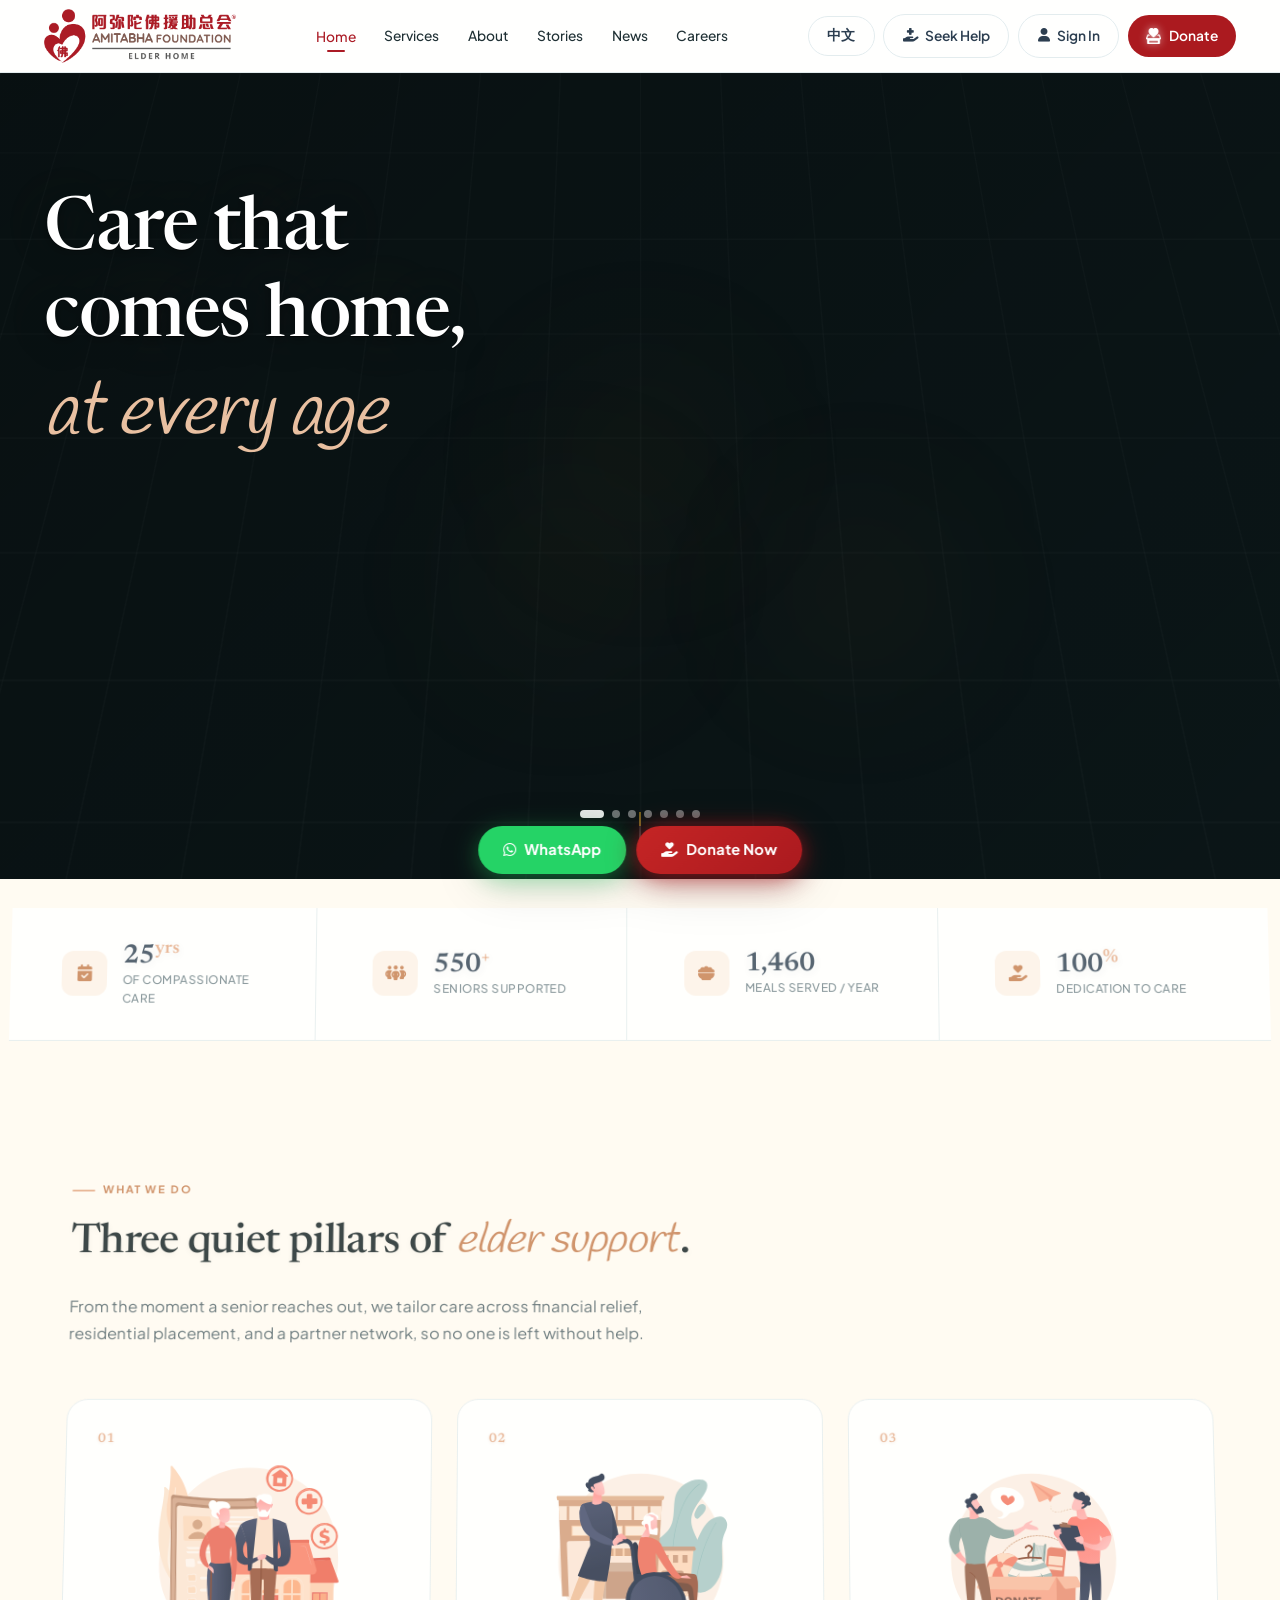
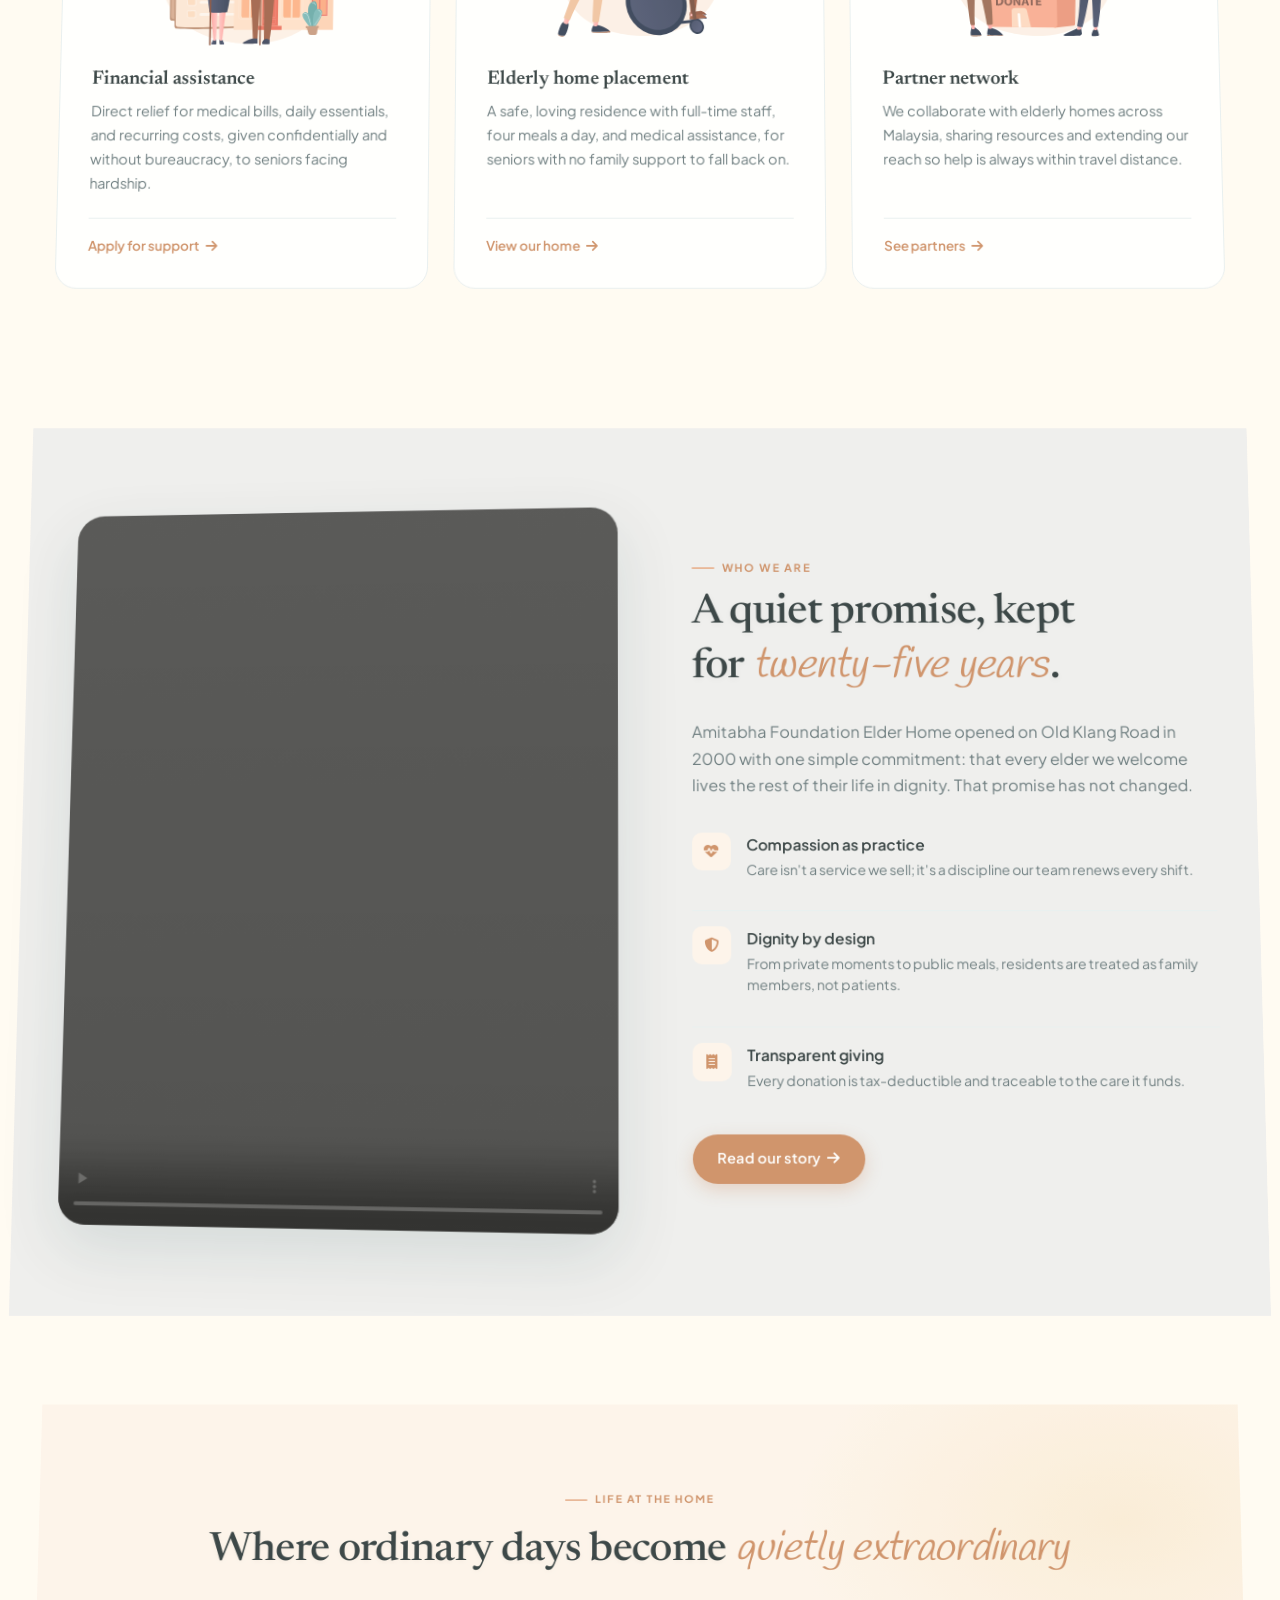
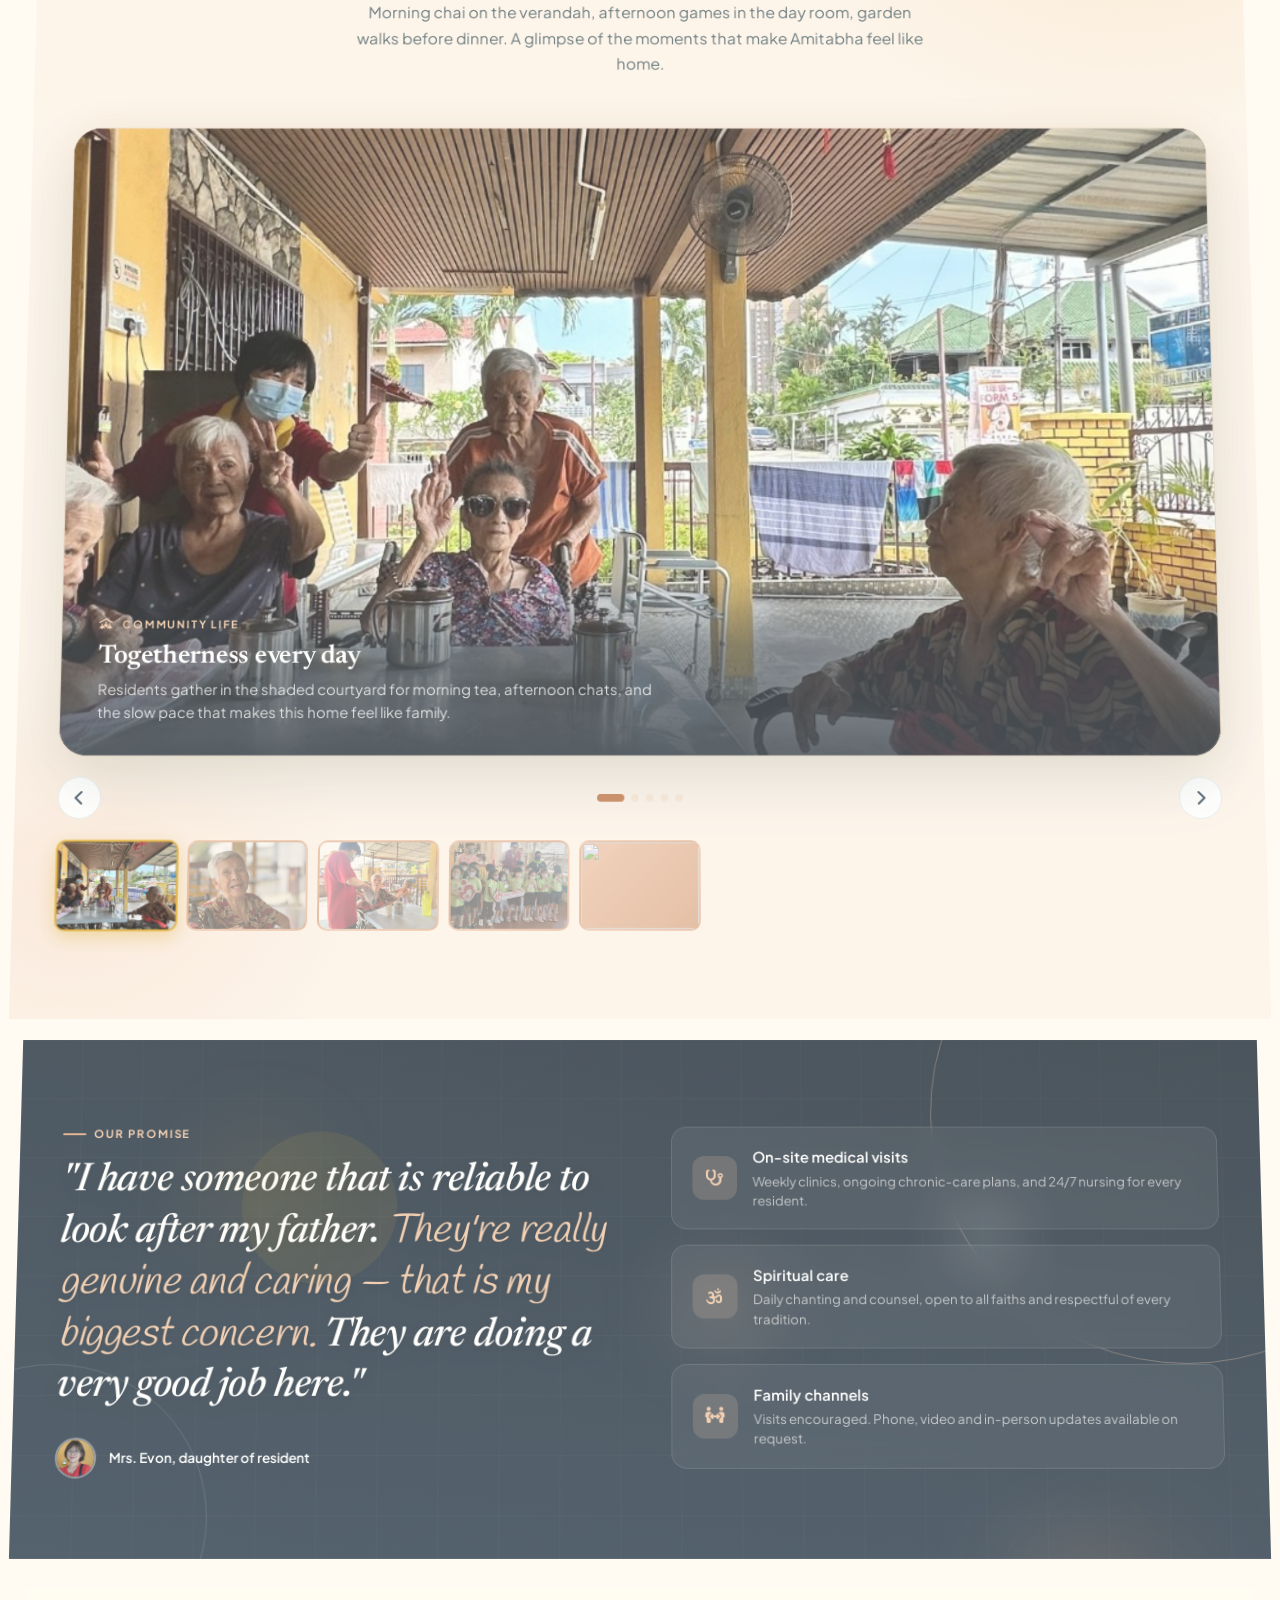
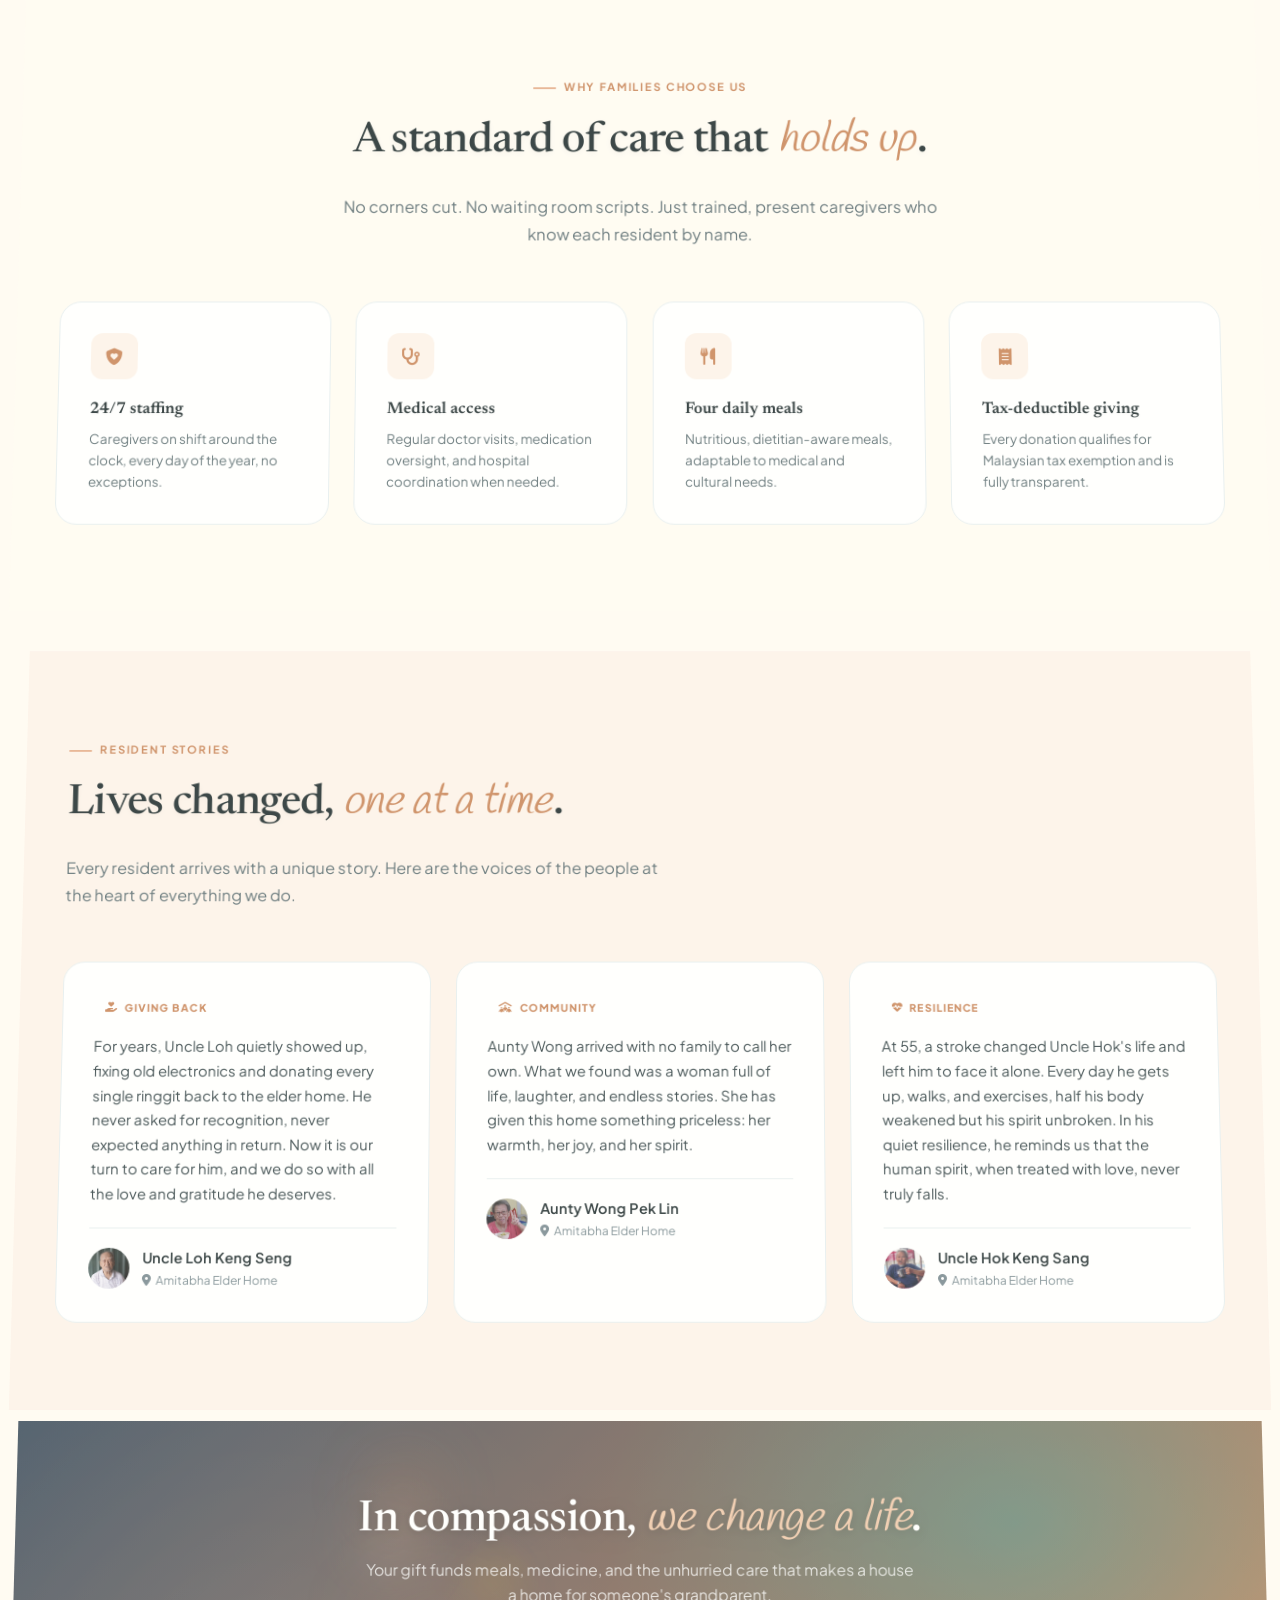
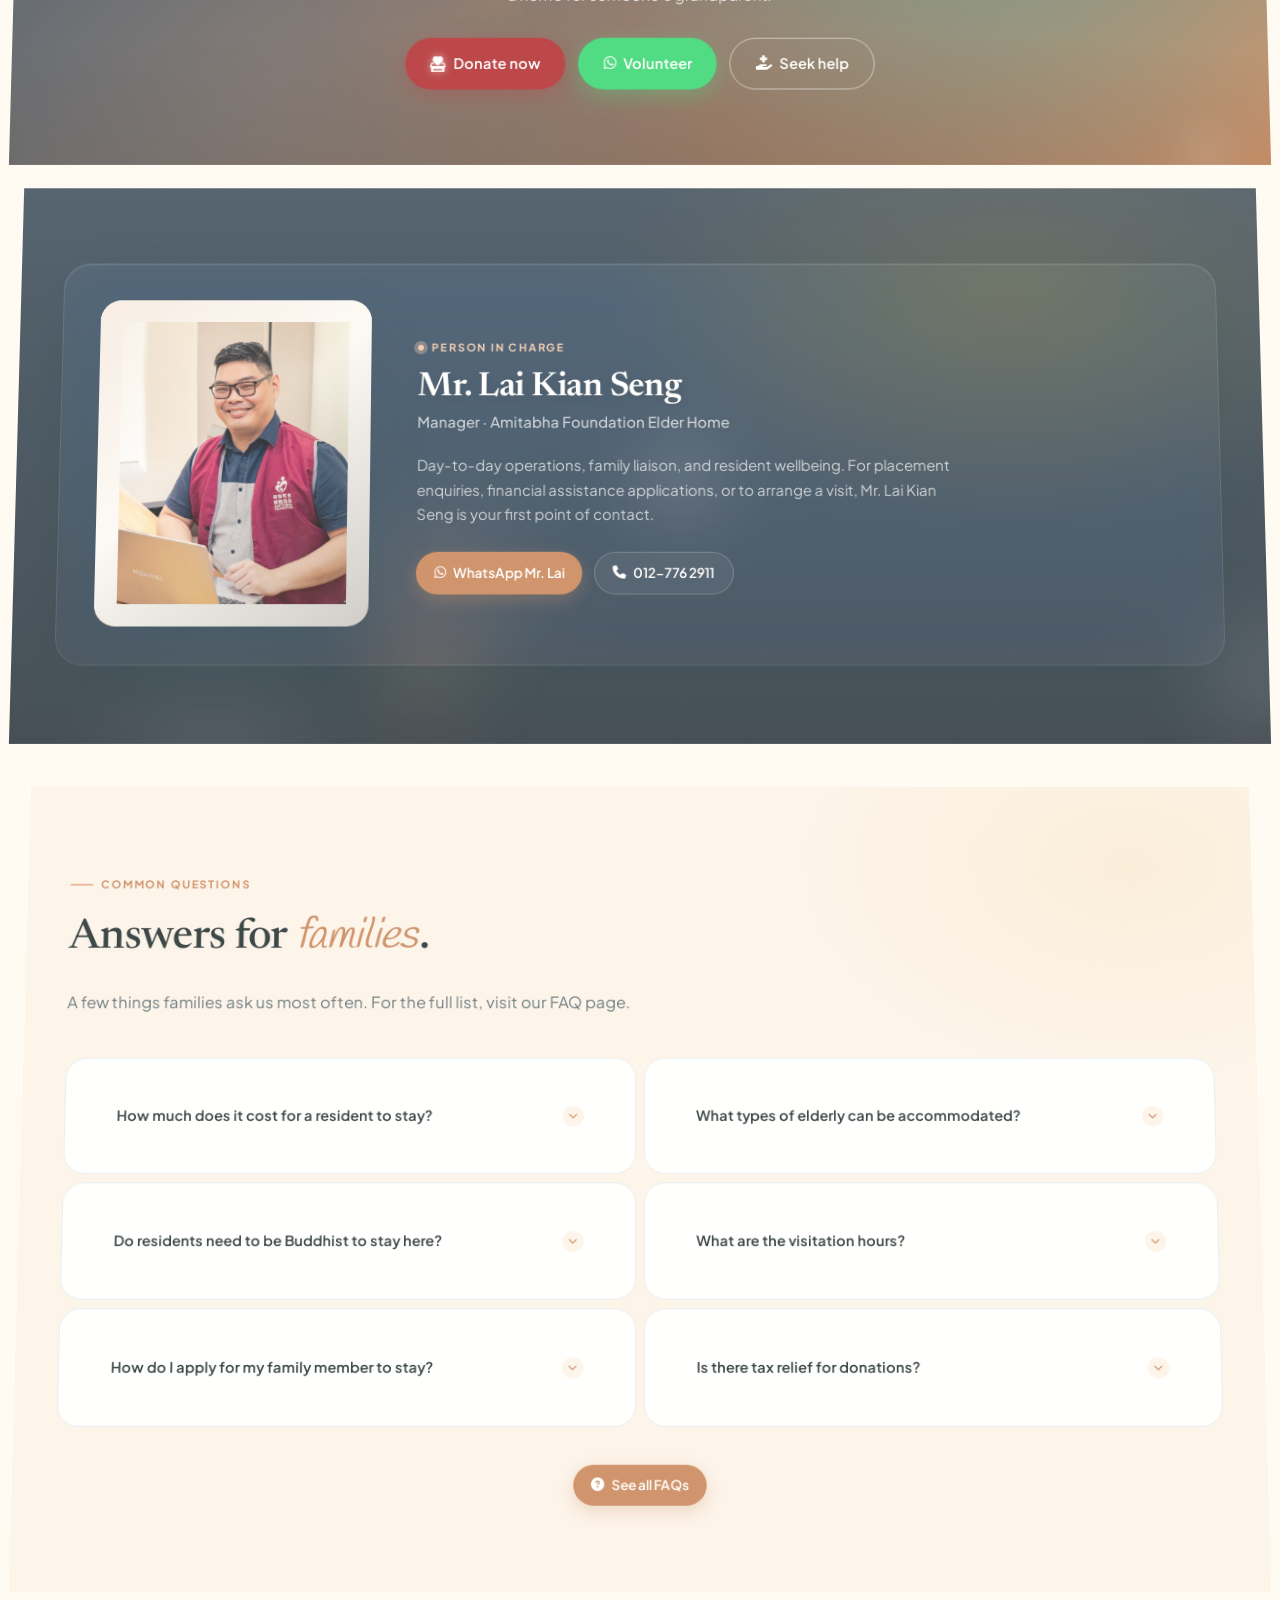
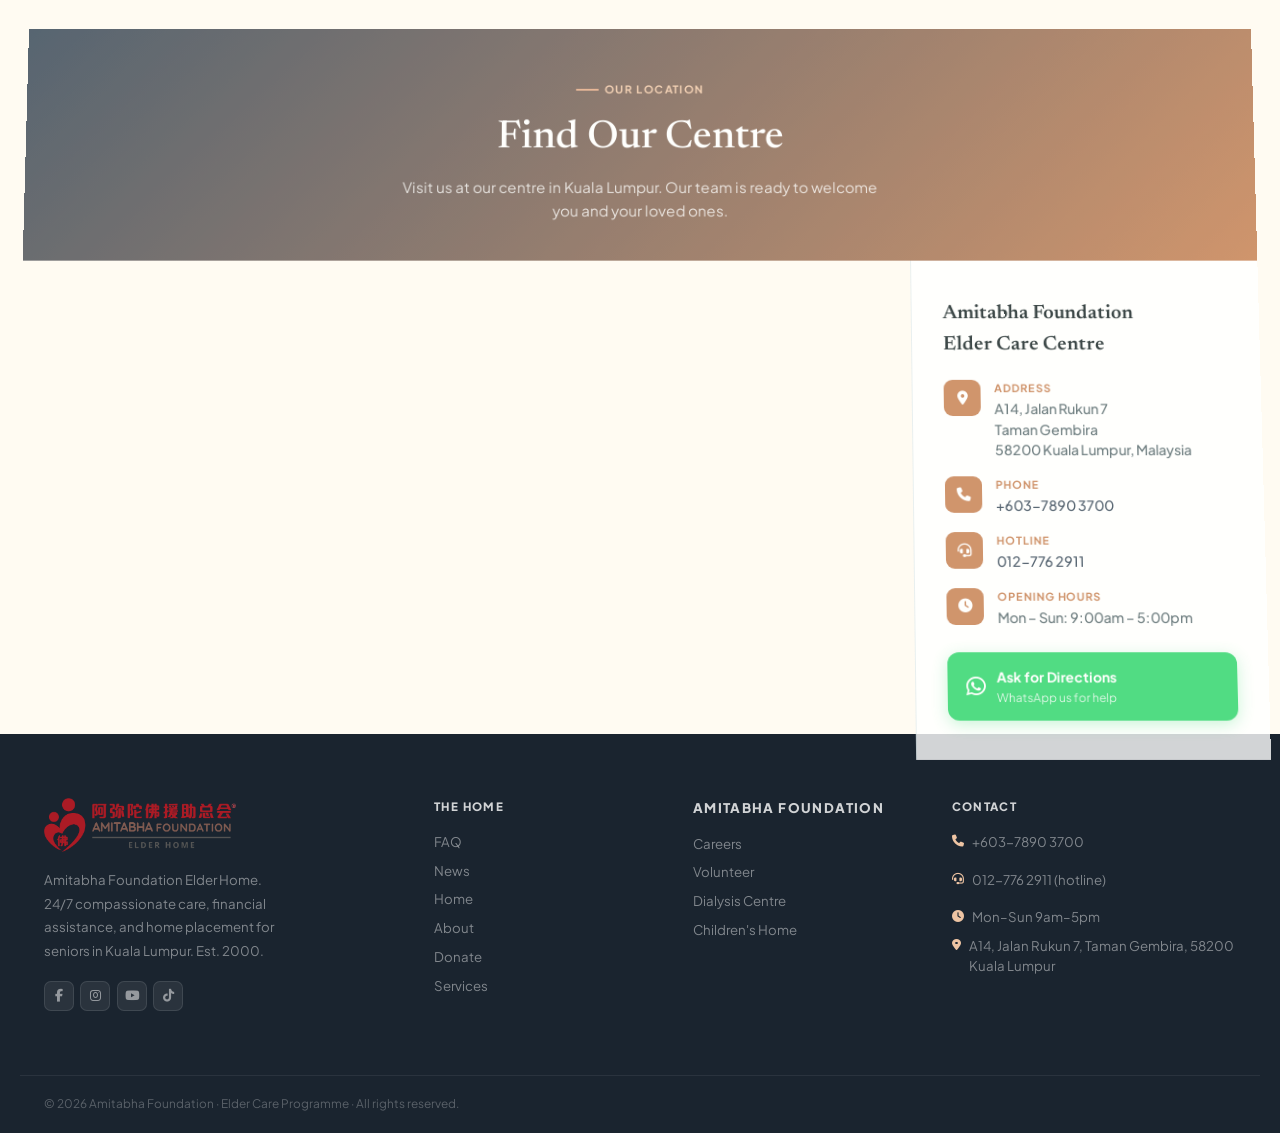
==== commit d743c3f8: "Add Chinese (ZH) translation to FAQ, About, Services, Blog, and Jobs pages Extends the shared lang.j" ====
--- a/index.html
+++ b/index.html
@@ -1491,7 +1491,6 @@
 
 <script src="https://cdn.jsdelivr.net/npm/@supabase/supabase-js@2/dist/umd/supabase.min.js"></script>
 <script src="supabase-config.js"></script>
-<script src="lang.js"></script>
 <script>
 /* Header scroll + burger */
 const hdr = document.getElementById('hdr');
@@ -2062,6 +2061,7 @@
   }
 }
 </script>
-<script>initLang();</script>
+<script src="lang.js"></script>
+<script>if (typeof initLang === 'function') initLang();</script>
 </body>
 </html>
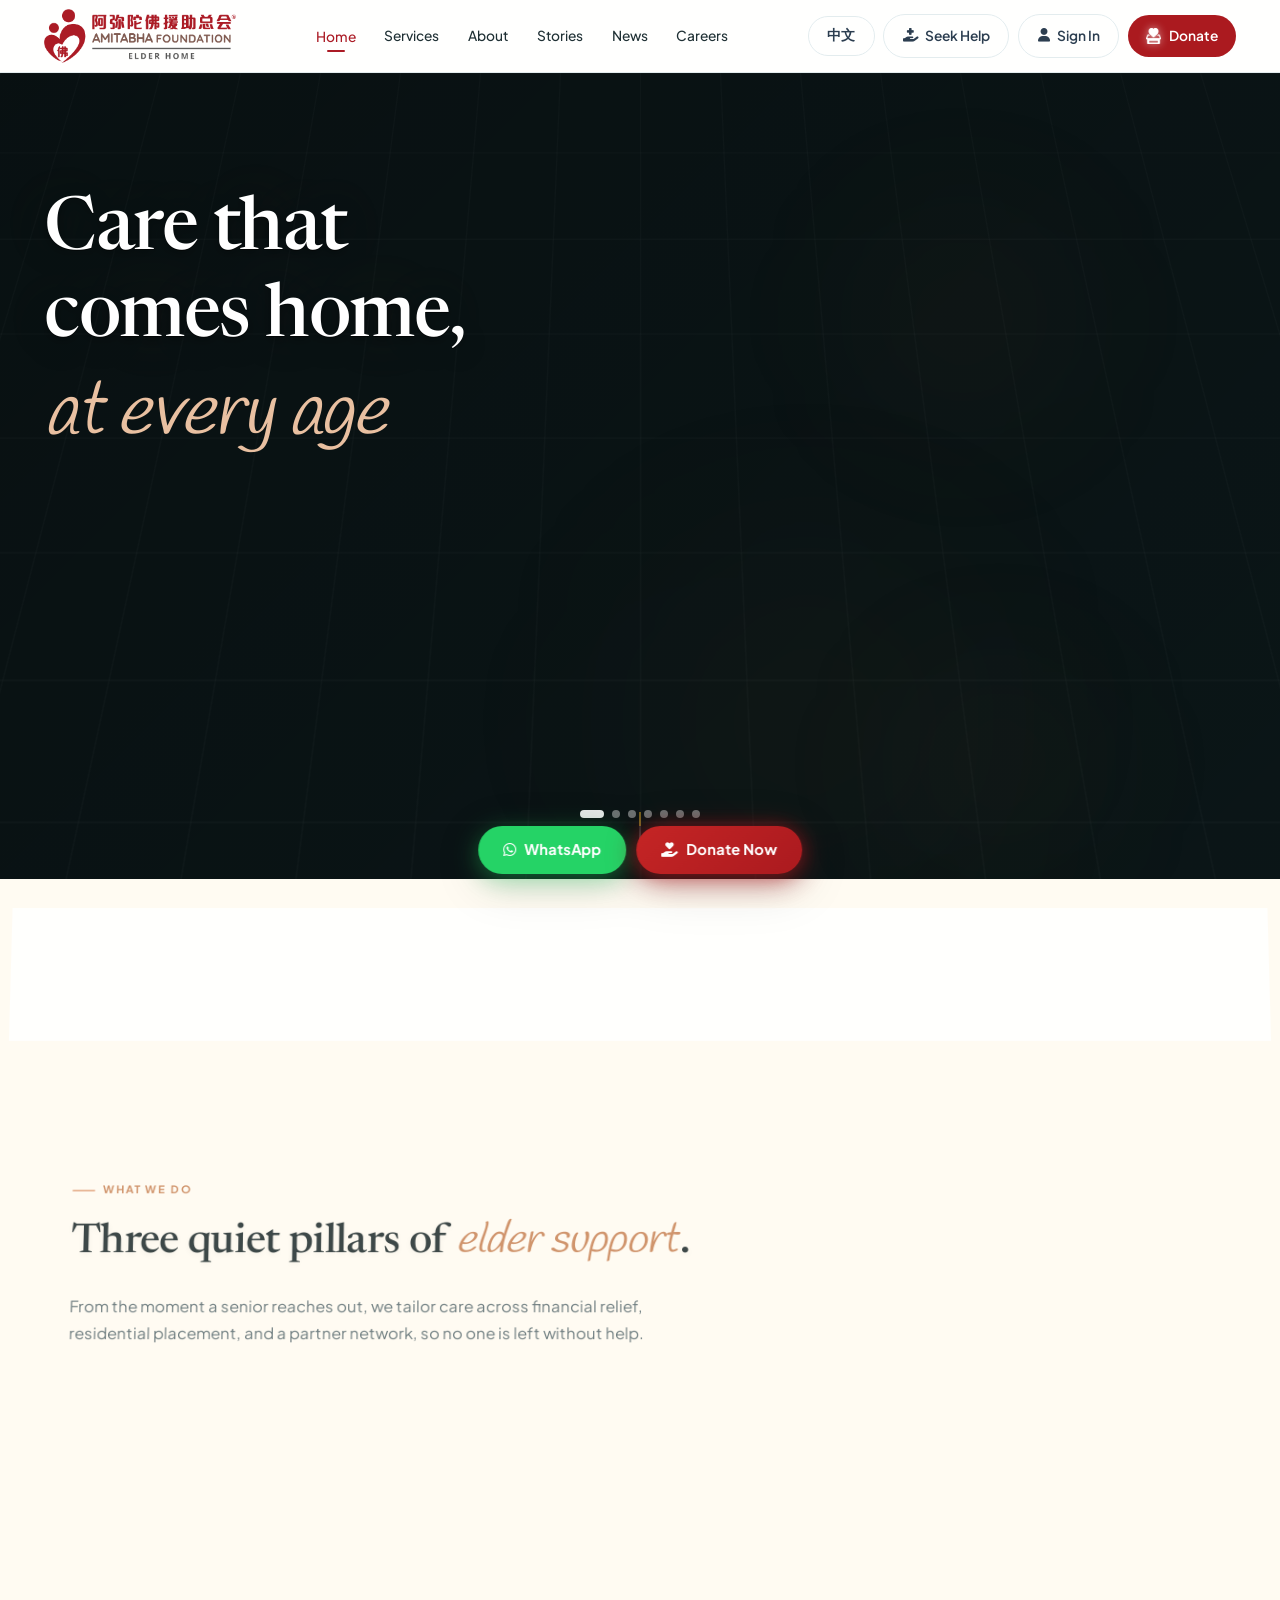
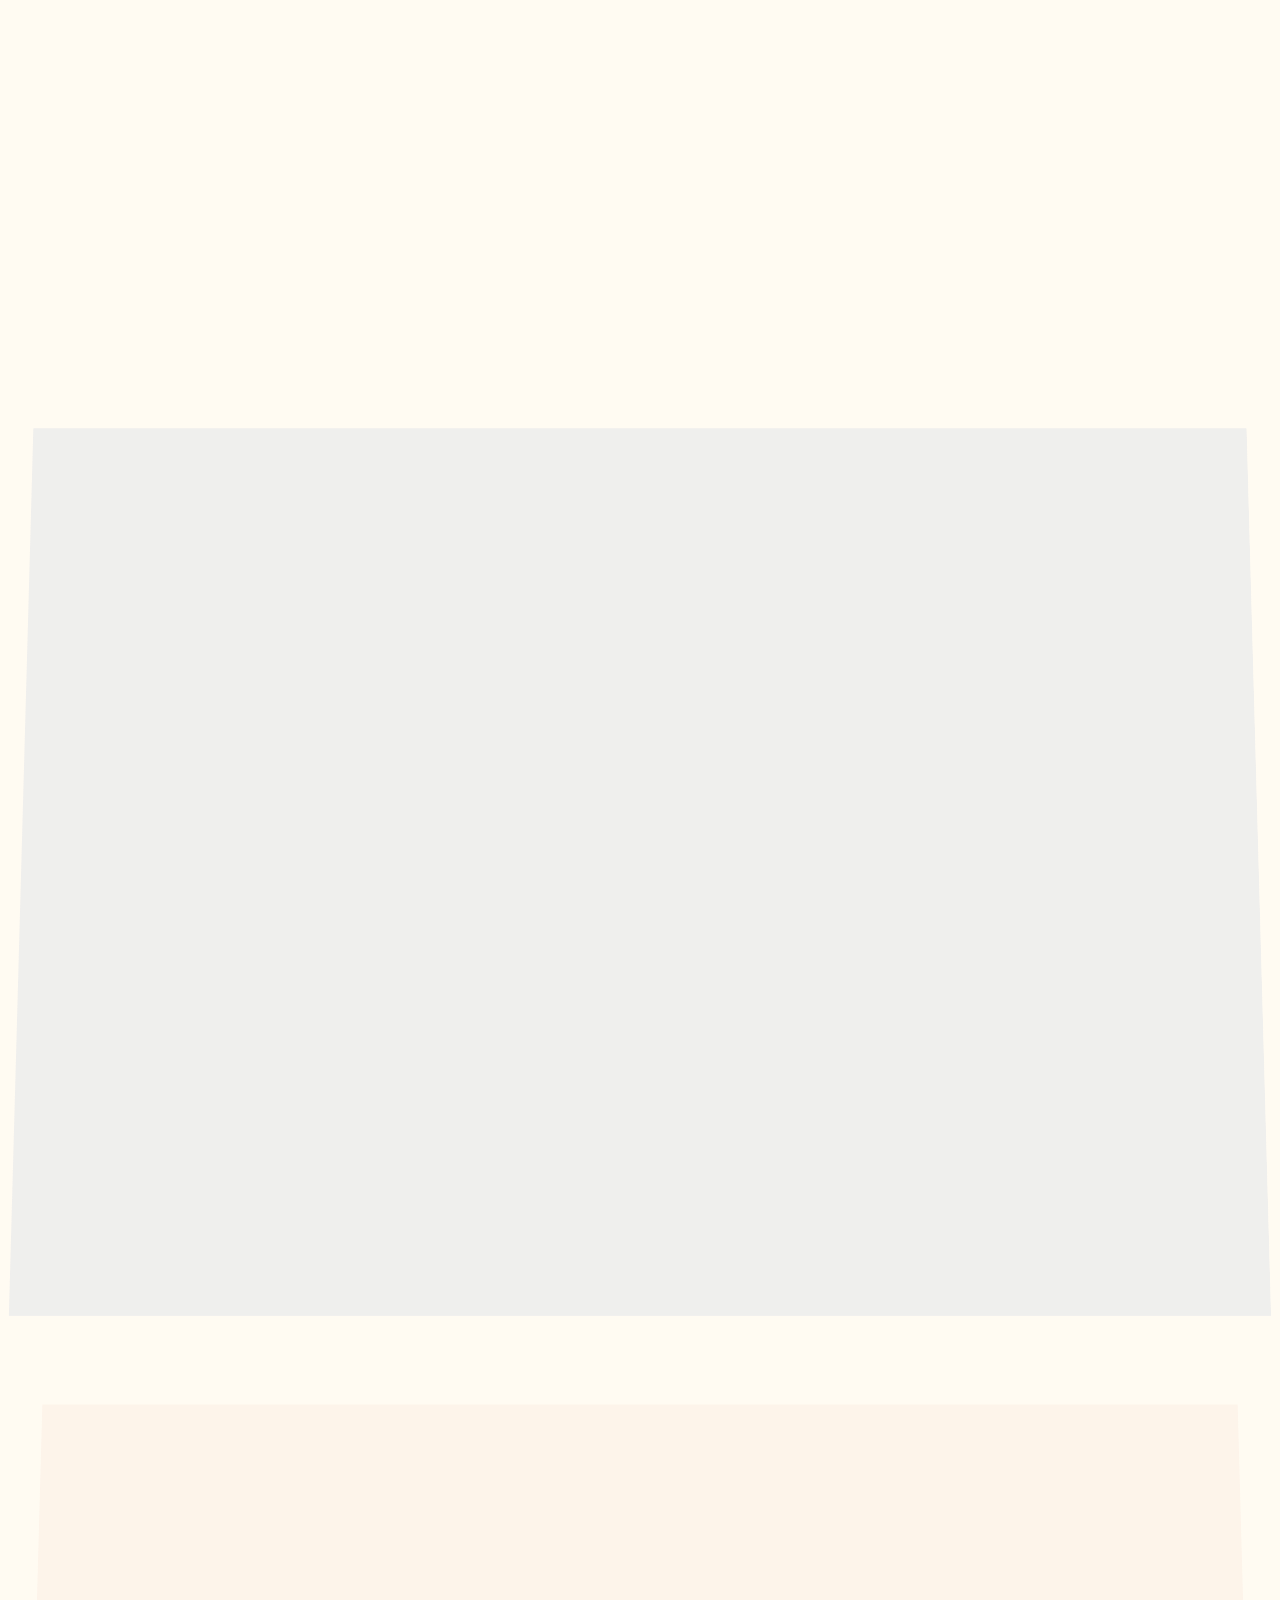
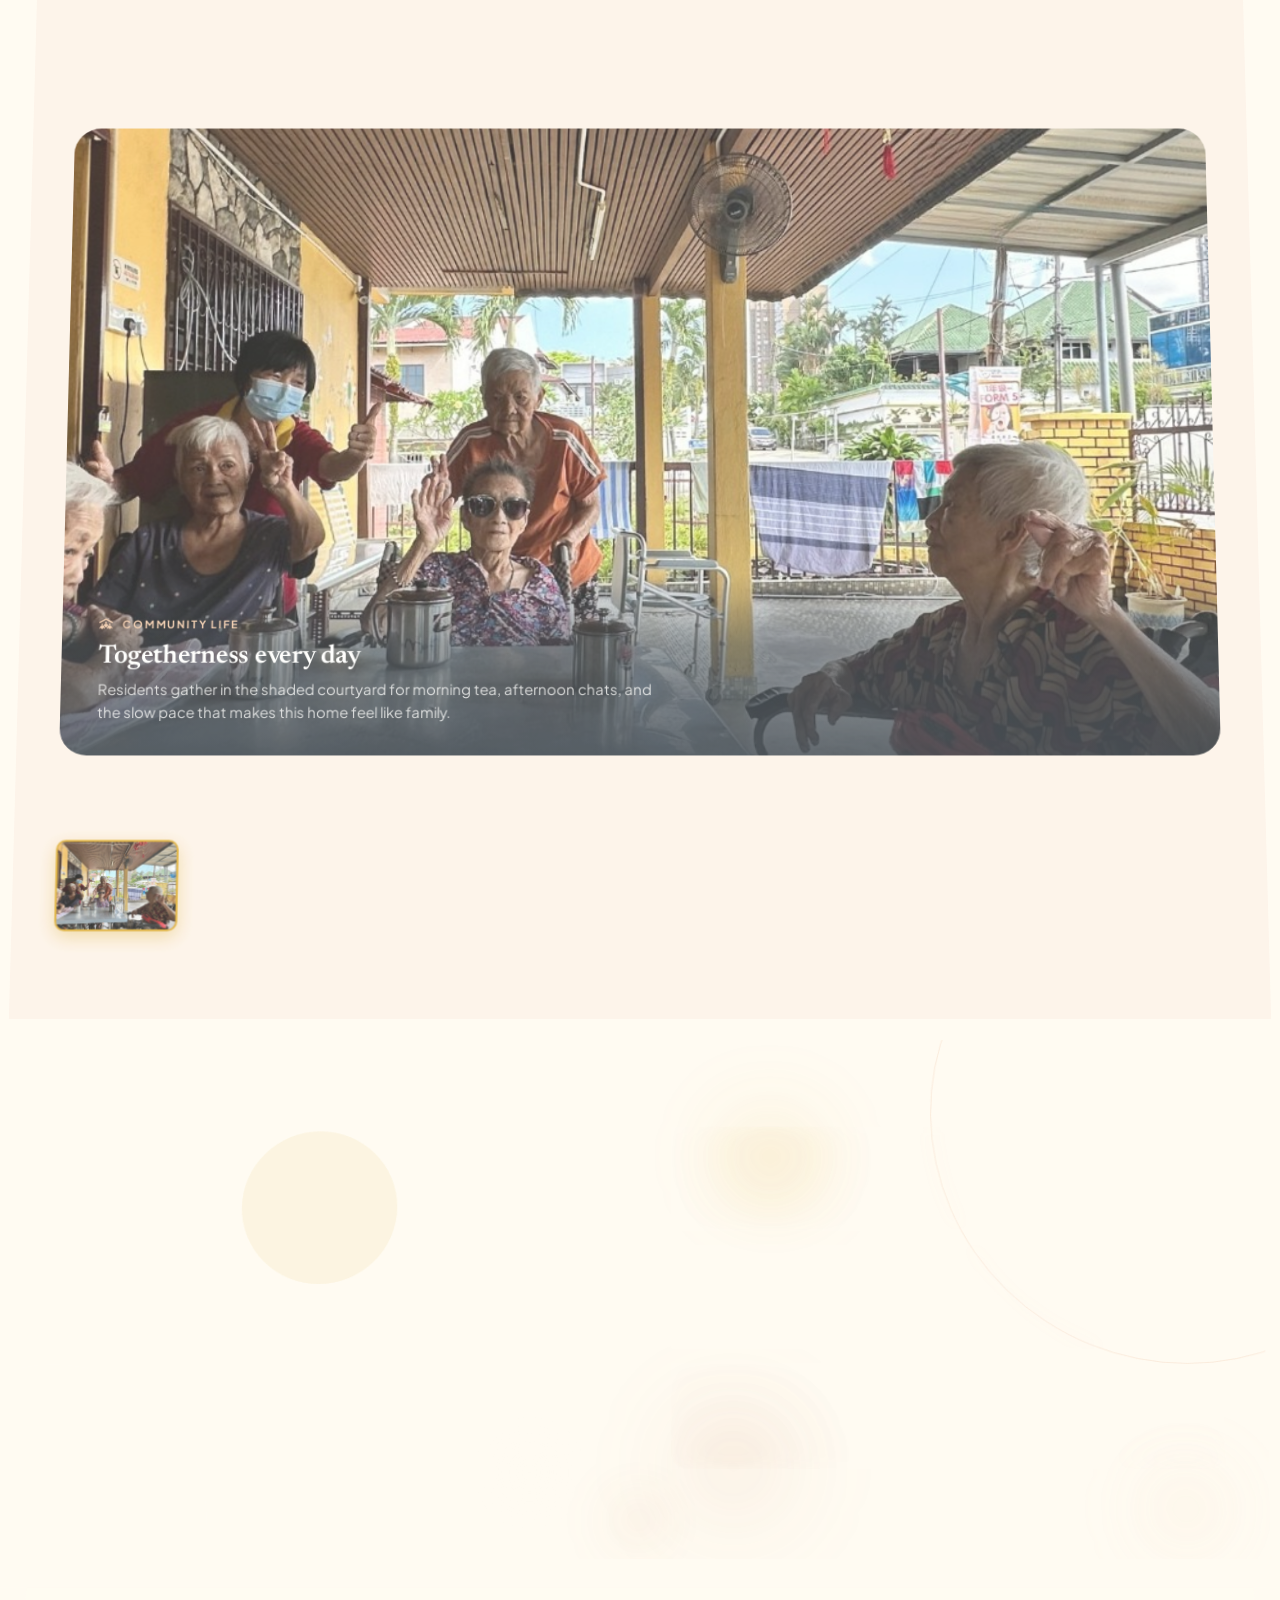
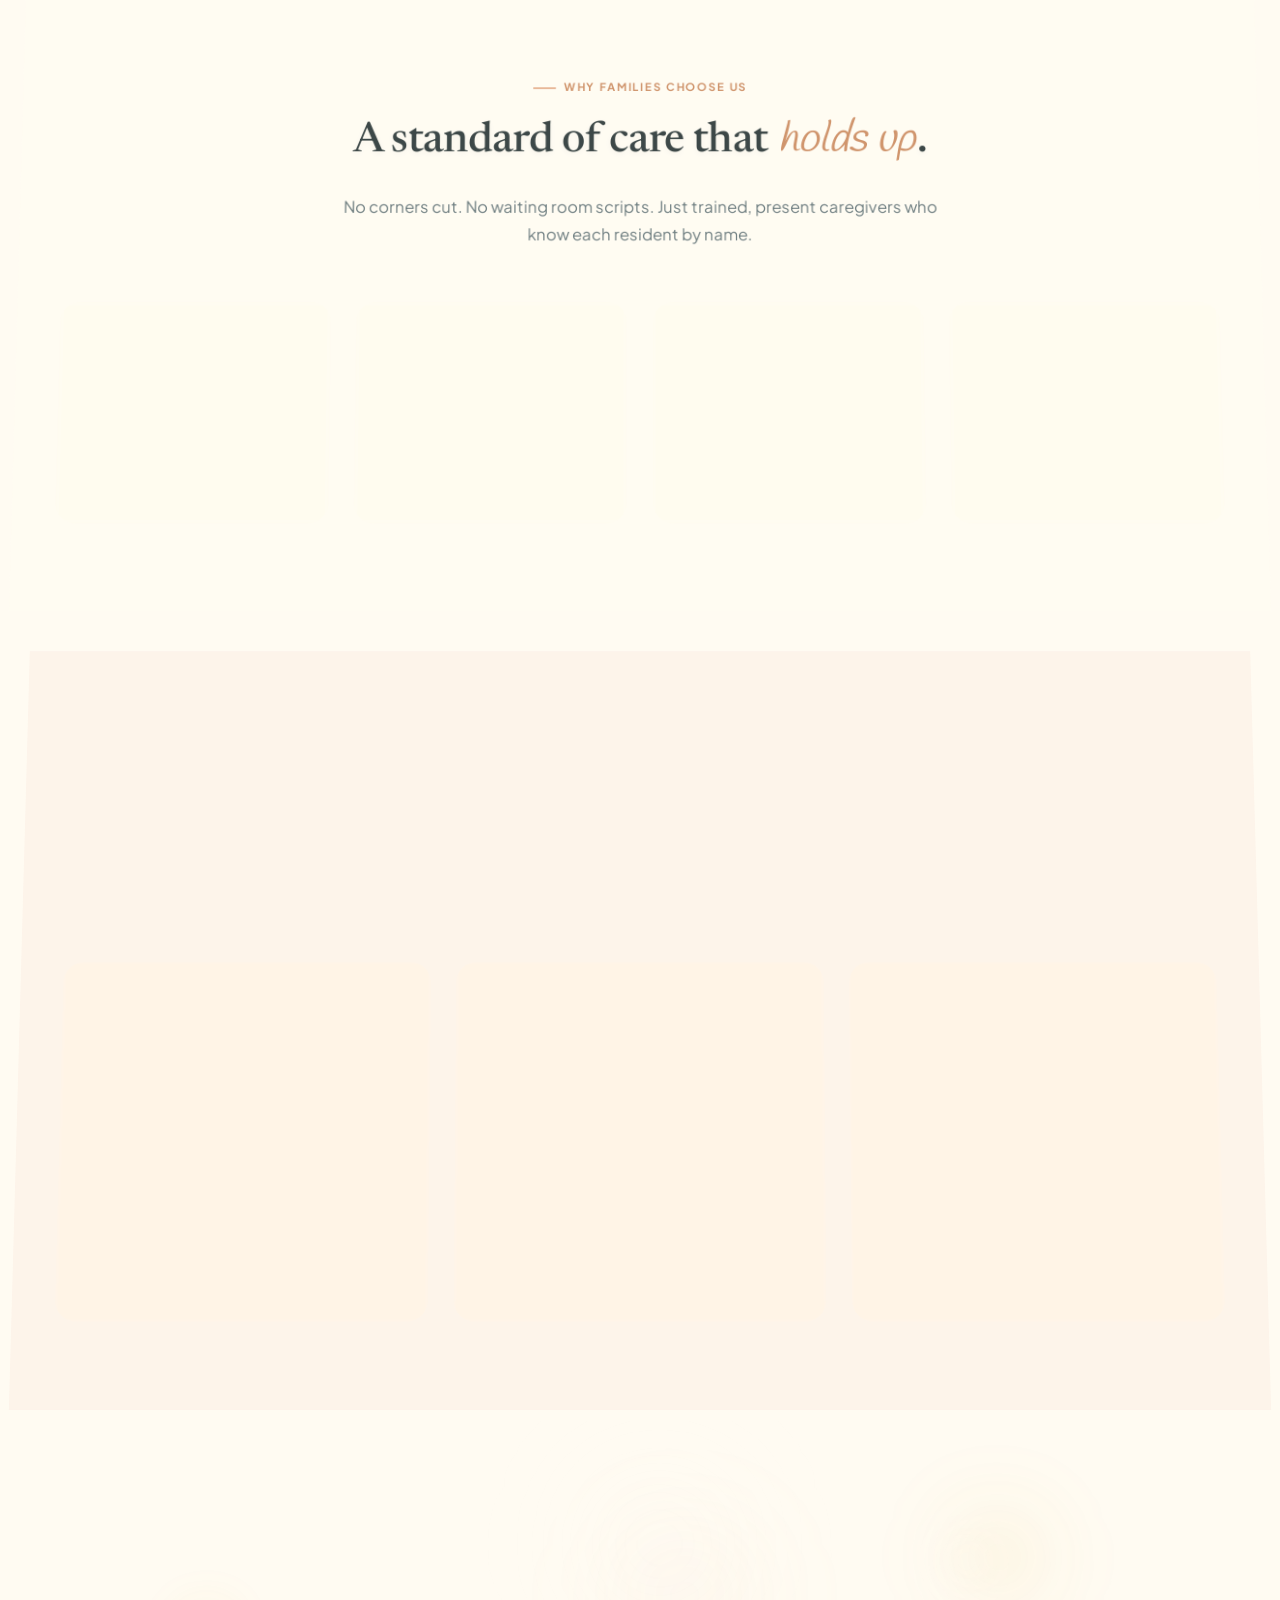
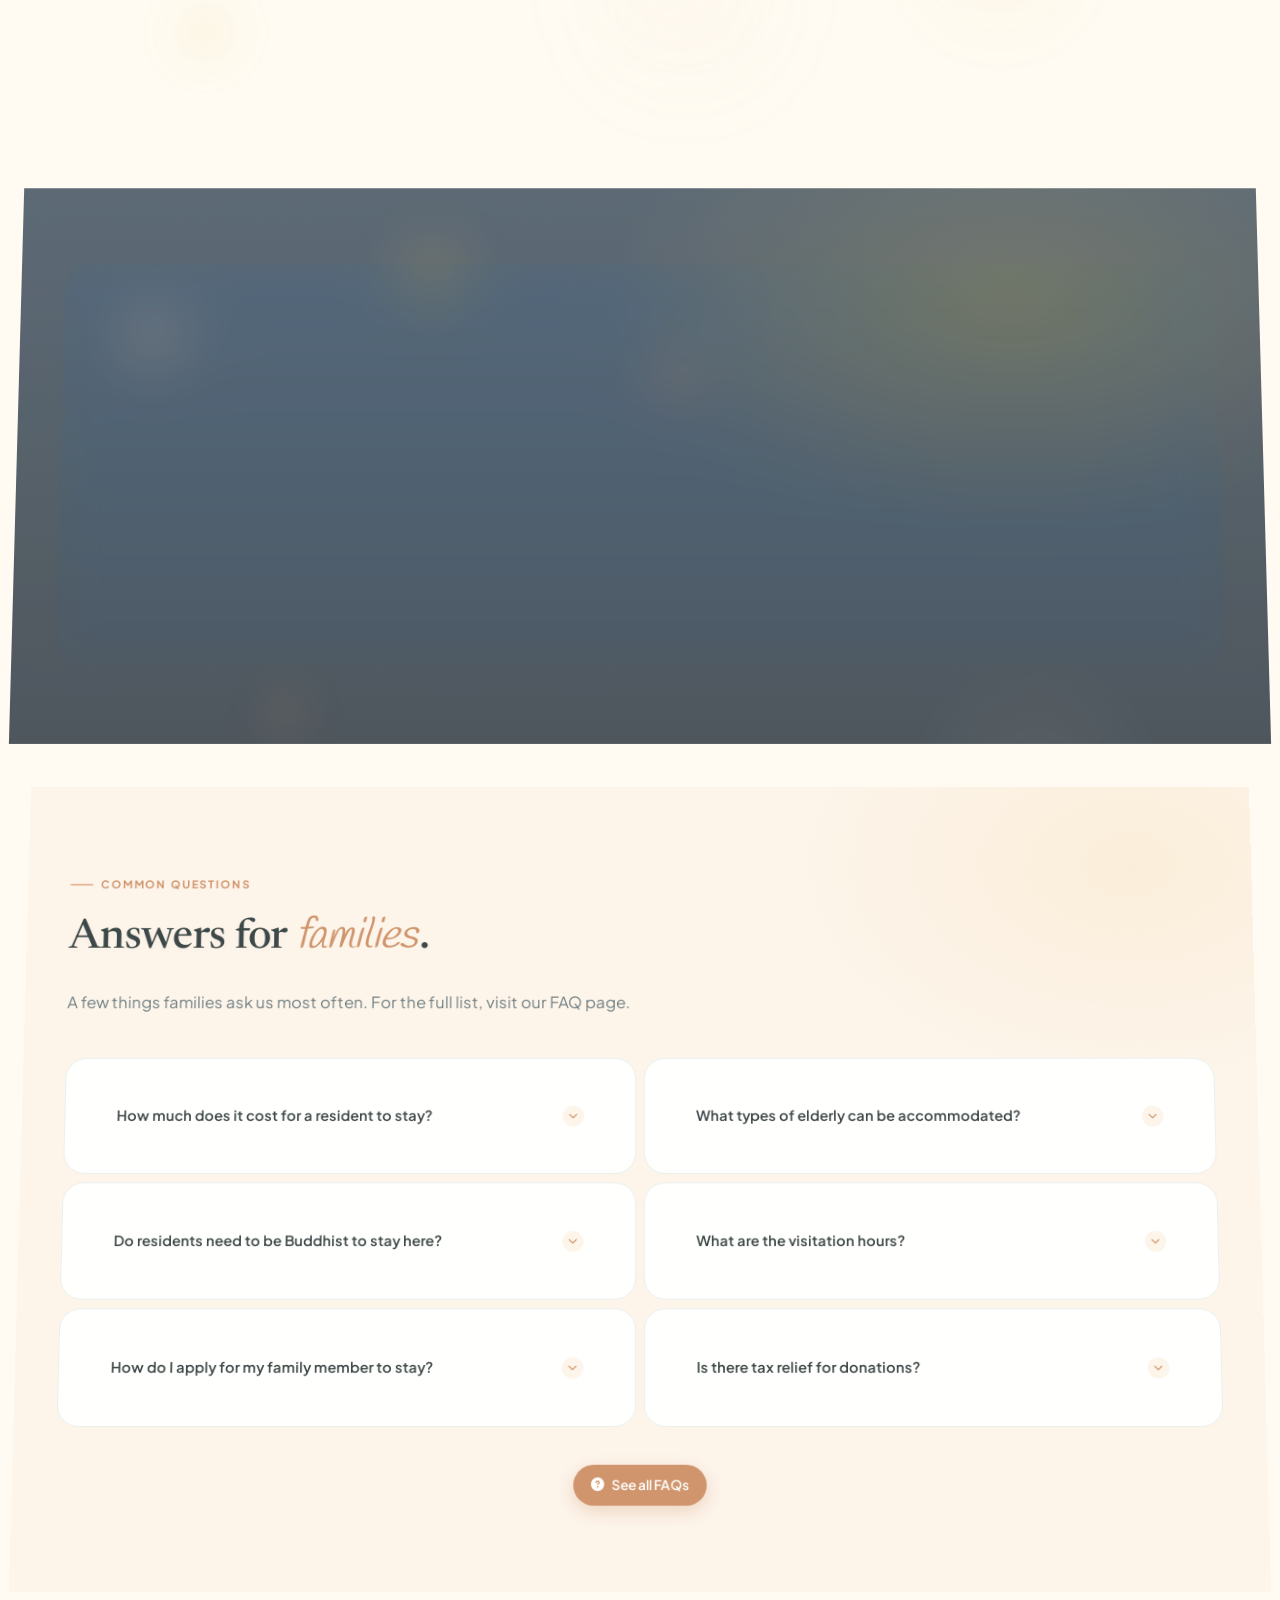
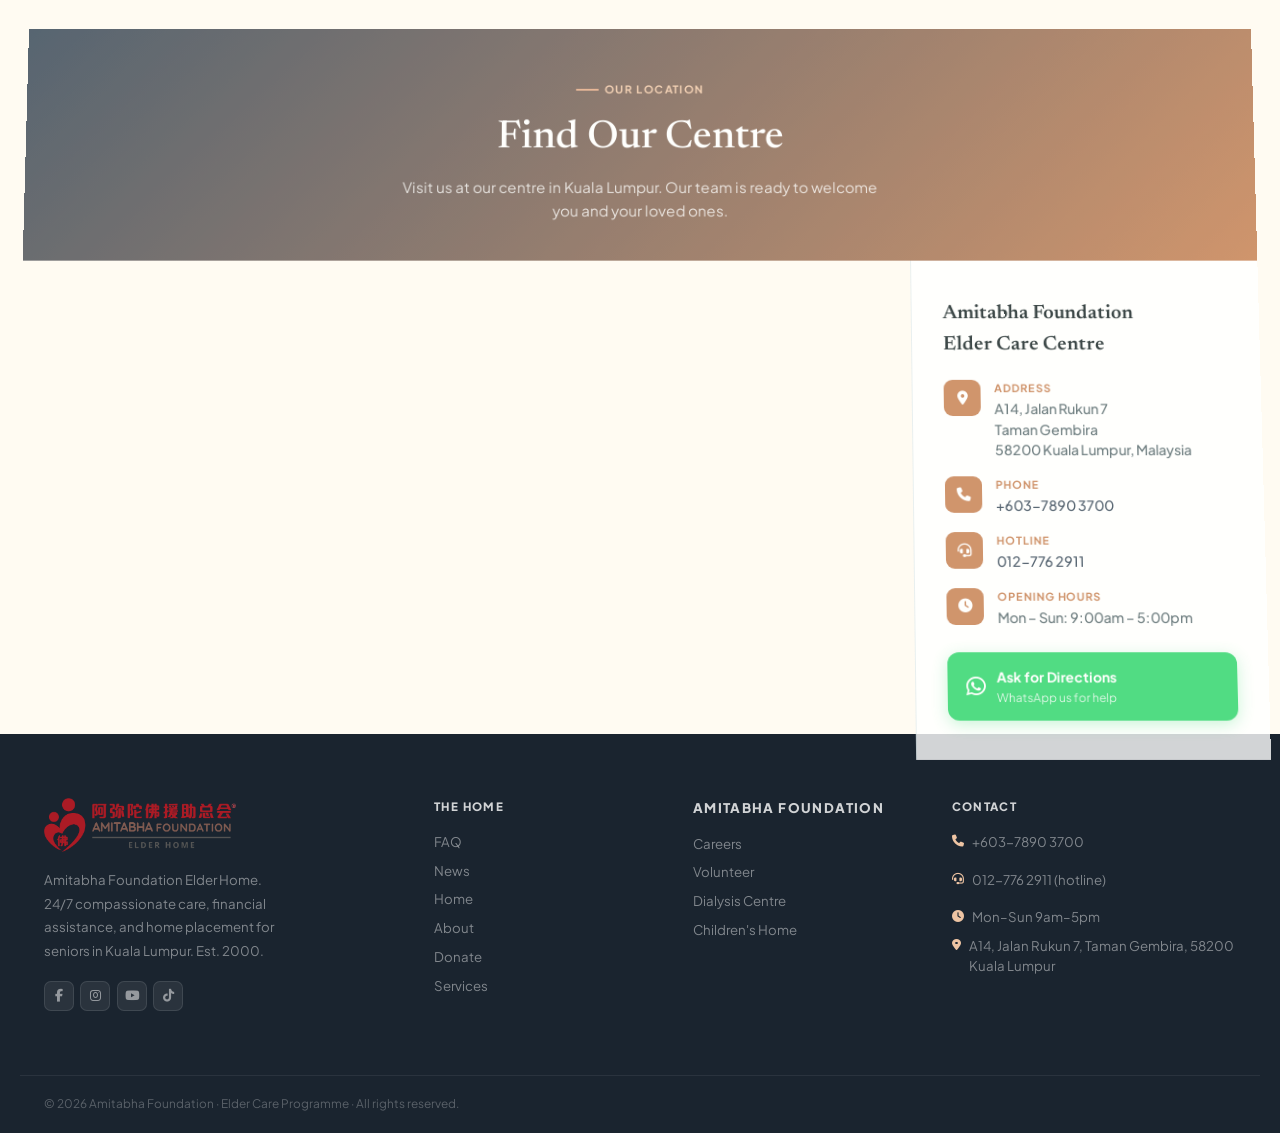
==== commit 30a52ffe: "Migrate from Supabase to PHP/MySQL backend" ====
--- a/index.html
+++ b/index.html
@@ -1489,7 +1489,6 @@
   <a class="float-donate" href="https://m.amitabhafoundation.my/en/donation" target="_blank" rel="noopener"><i class="fa fa-hand-holding-heart"></i> <span class="fl-label" data-i18n="float.donate">Donate Now</span><span class="donate-tip" data-i18n="float.tip">Someone is waiting for a kindness only you can give.</span></a>
 </div>
 
-<script src="https://cdn.jsdelivr.net/npm/@supabase/supabase-js@2/dist/umd/supabase.min.js"></script>
 <script src="supabase-config.js"></script>
 <script>
 /* Header scroll + burger */
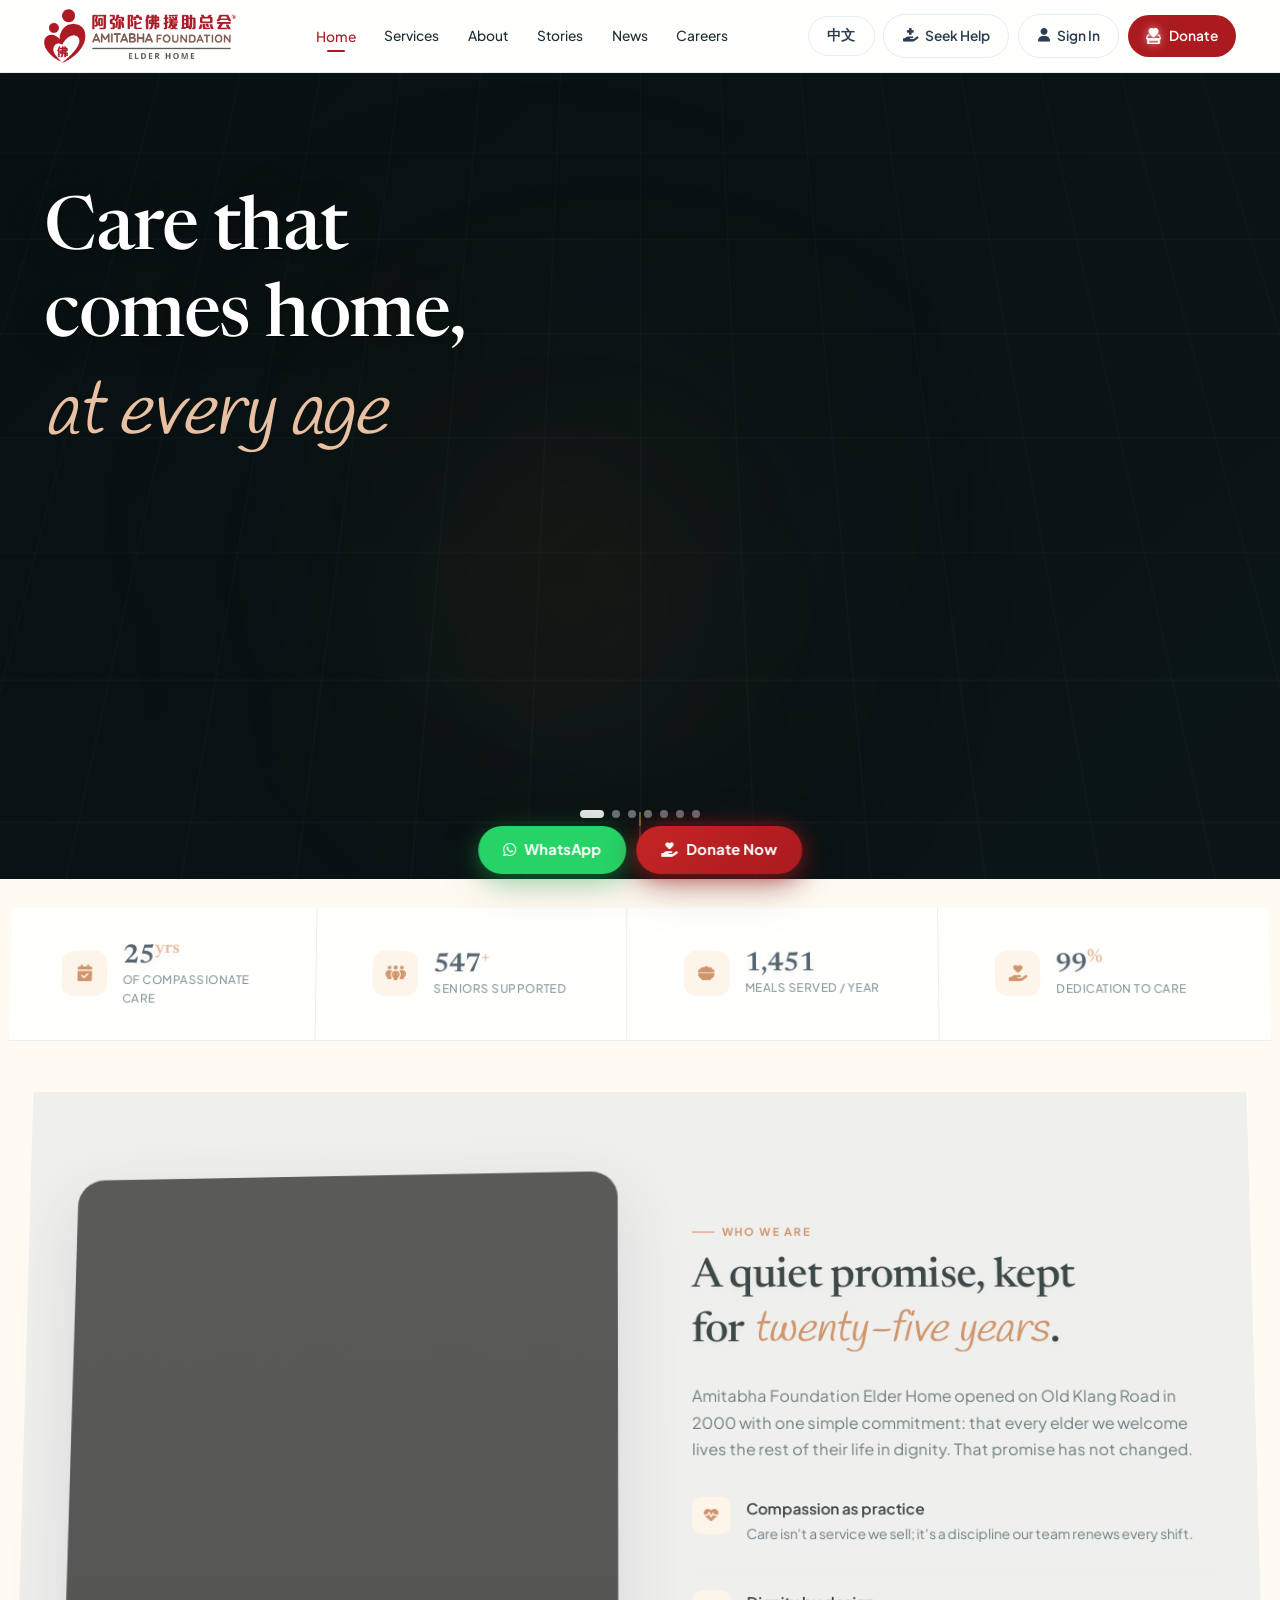
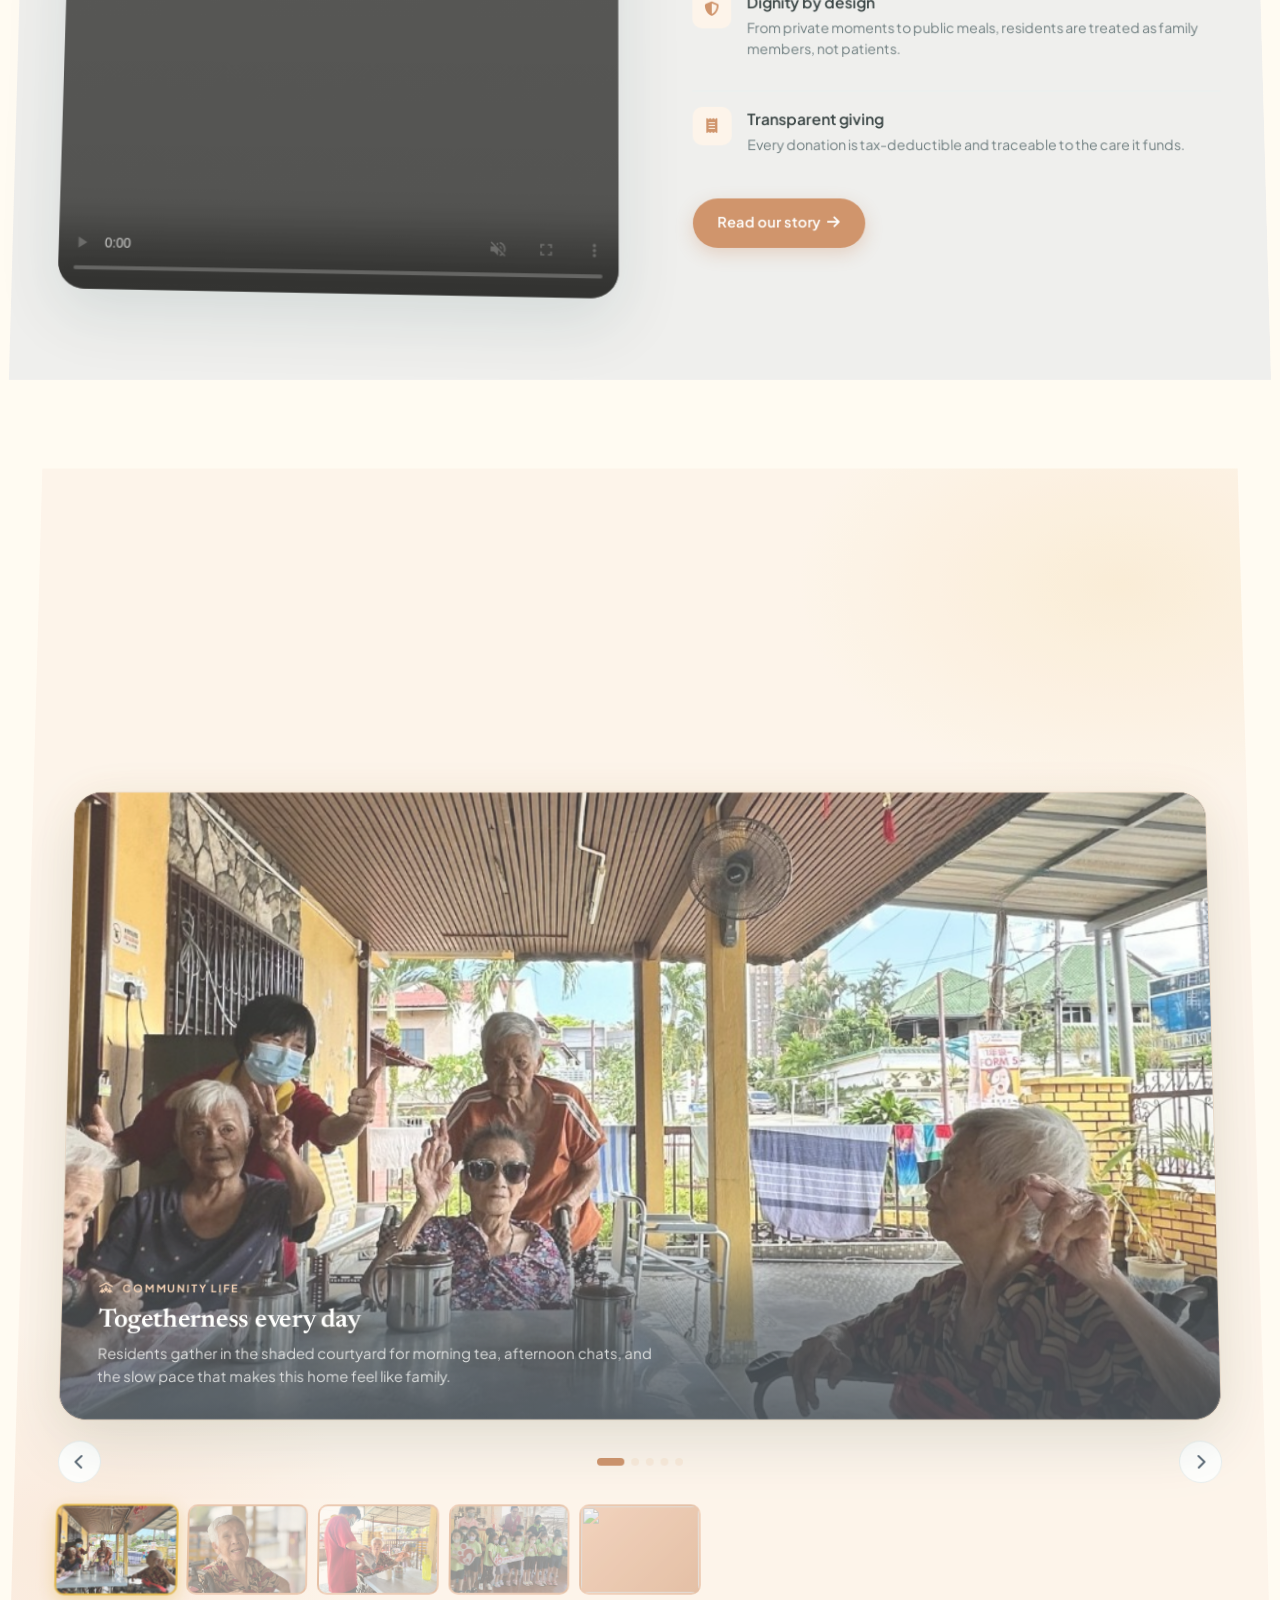
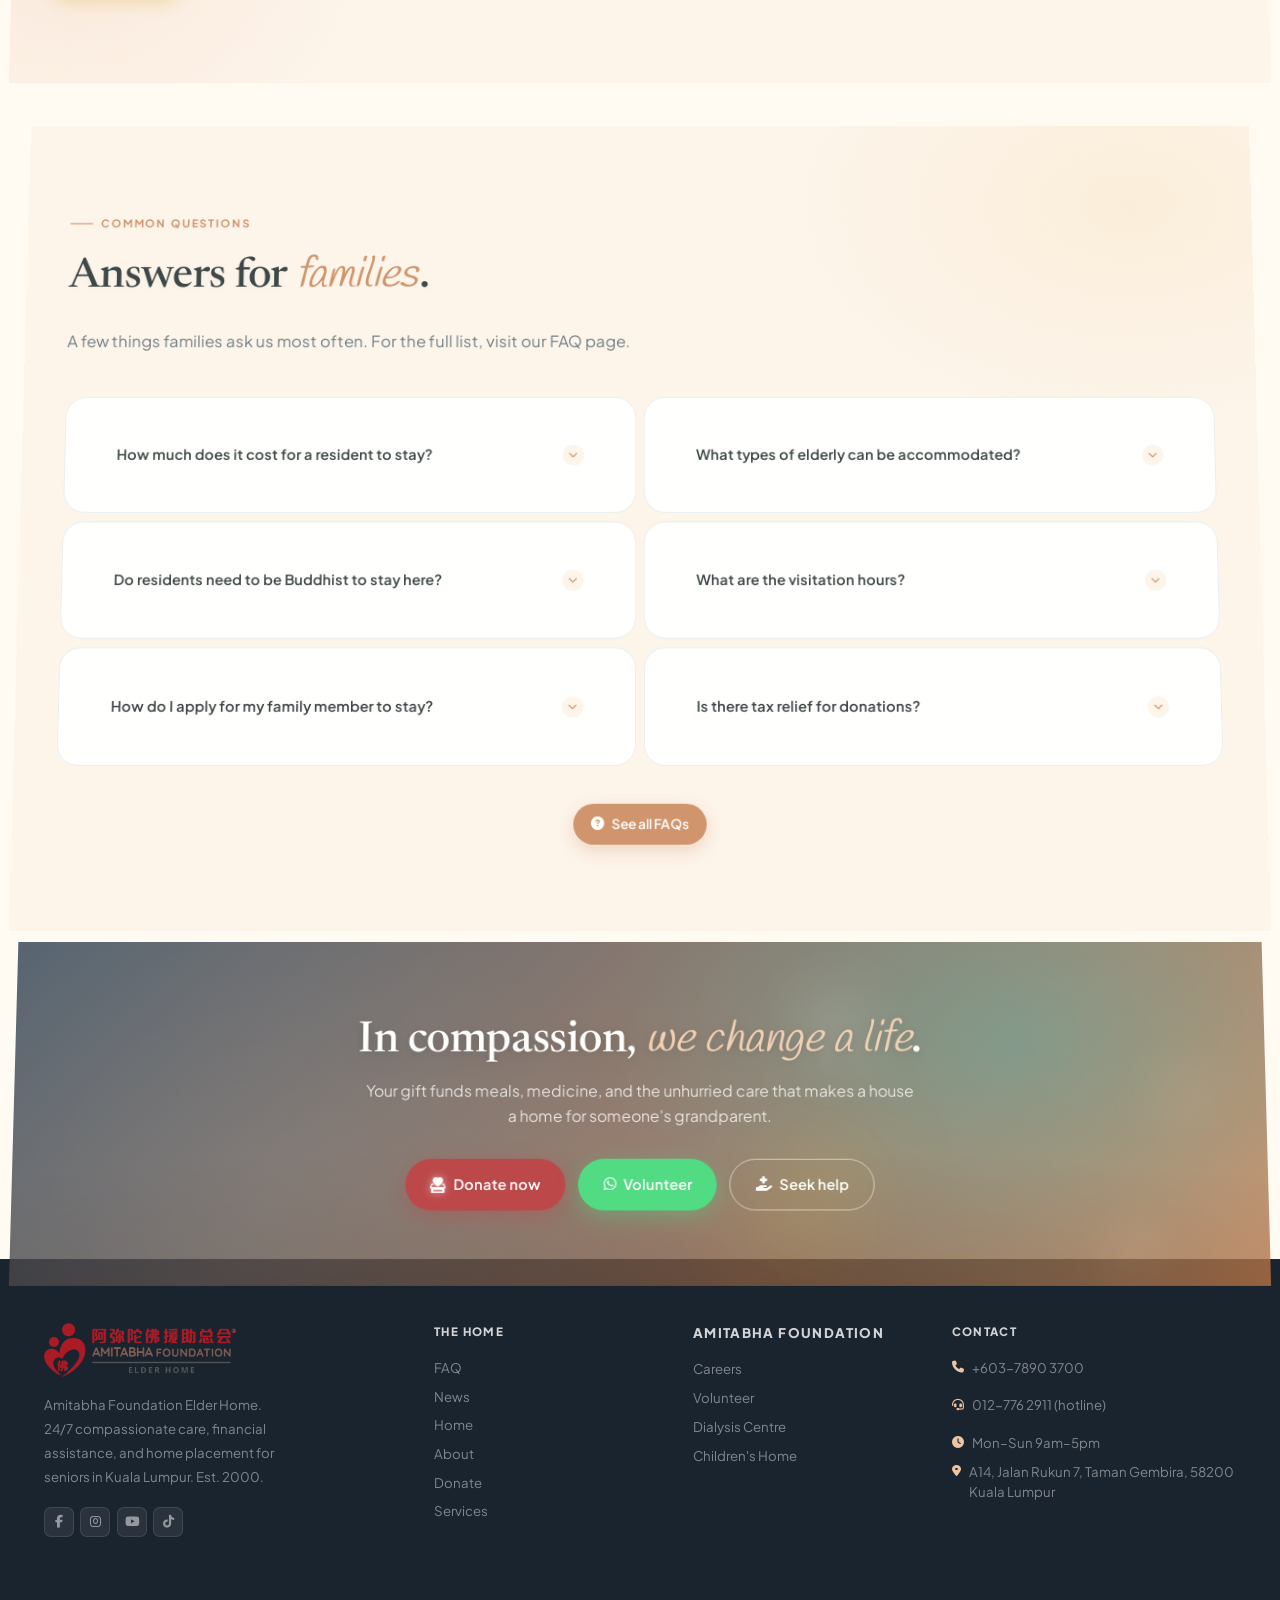
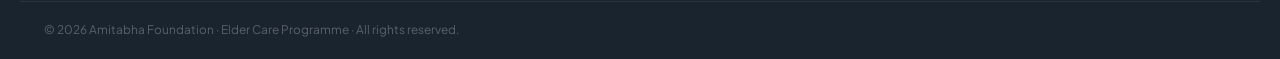
==== commit 8890952a: "Remove Supabase remnants and restructure main/about/stories pages Rename supabase-config.js to api-c" ====
--- a/index.html
+++ b/index.html
@@ -996,40 +996,6 @@
   </div>
 </div>
 
-<!-- SERVICES -->
-<section class="sec" id="services">
-  <div class="wrap">
-    <div class="sh">
-      <div class="eyebrow" data-i18n="svc.eyebrow">What we do</div>
-      <h2 class="section-h" data-i18n="svc.h2">Three quiet pillars of <em>elder support</em>.</h2>
-      <p class="section-p" data-i18n="svc.p">From the moment a senior reaches out, we tailor care across financial relief, residential placement, and a partner network, so no one is left without help.</p>
-    </div>
-    <div class="svc-grid">
-      <div class="svc-card aos">
-        <div class="svc-num">01</div>
-        <div class="svc-ic"><img src="Photo/Repair%20scenshot%20website/Financial-assistance.svg" alt="Financial assistance" loading="lazy"></div>
-        <h3 data-i18n="svc.s1.h3">Financial assistance</h3>
-        <p data-i18n="svc.s1.p">Direct relief for medical bills, daily essentials, and recurring costs, given confidentially and without bureaucracy, to seniors facing hardship.</p>
-        <a href="/services" class="svc-link"><span data-i18n="svc.s1.link">Apply for support</span> <i class="fa fa-arrow-right"></i></a>
-      </div>
-      <div class="svc-card aos d1">
-        <div class="svc-num">02</div>
-        <div class="svc-ic"><img src="Photo/Repair%20scenshot%20website/Elderly-home.svg" alt="Elderly home placement" loading="lazy"></div>
-        <h3 data-i18n="svc.s2.h3">Elderly home placement</h3>
-        <p data-i18n="svc.s2.p">A safe, loving residence with full-time staff, four meals a day, and medical assistance, for seniors with no family support to fall back on.</p>
-        <a href="/services" class="svc-link"><span data-i18n="svc.s2.link">View our home</span> <i class="fa fa-arrow-right"></i></a>
-      </div>
-      <div class="svc-card aos d2">
-        <div class="svc-num">03</div>
-        <div class="svc-ic"><img src="Photo/Repair%20scenshot%20website/partner-network.svg" alt="Partner network" loading="lazy"></div>
-        <h3 data-i18n="svc.s3.h3">Partner network</h3>
-        <p data-i18n="svc.s3.p">We collaborate with elderly homes across Malaysia, sharing resources and extending our reach so help is always within travel distance.</p>
-        <a href="/services" class="svc-link"><span data-i18n="svc.s3.link">See partners</span> <i class="fa fa-arrow-right"></i></a>
-      </div>
-    </div>
-  </div>
-</section>
-
 <!-- ABOUT -->
 <section class="sec sec-about" id="about">
   <div class="wrap">
@@ -1131,135 +1097,6 @@
       <div class="gal-thumb" data-i="2"><img src="Photo/Ehkc%20photo/29ea42fd-8e8b-46cd-844f-1847871966ea.jpg" alt="" loading="lazy"></div>
       <div class="gal-thumb" data-i="3"><img src="Photo/Ehkc%20photo/Second%20picture.jpg" alt="" loading="lazy"></div>
       <div class="gal-thumb" data-i="4"><img src="Photo/Ehkc%20photo/_DSC3587.jpg" alt="" loading="lazy"></div>
-    </div>
-  </div>
-</section>
-
-<!-- PARALLAX BREAK -->
-<section class="parallax-break">
-  <div class="pb-bg" id="pbBg"></div>
-  <div class="pb-grid" data-px="0.15"></div>
-  <div class="pb-shapes">
-    <div class="pb-c c1" data-px="0.22"></div>
-    <div class="pb-c c2" data-px="-0.18"></div>
-    <div class="pb-c c3" data-px="0.32"></div>
-  </div>
-  <div class="pb-in">
-    <div>
-      <div class="eyebrow" style="color:var(--teal-400)" data-i18n="promise.eyebrow">Our promise</div>
-      <p class="pb-quote" data-i18n="promise.quote">
-        "I have someone that is reliable to look after my father.
-        <span>They're really genuine and caring — that is my biggest concern.</span>
-        They are doing a very good job here."
-      </p>
-      <div class="pb-attr">
-        <div class="av" style="overflow:hidden;background:none"><img src="Photo/DSC03520.JPG" alt="Mrs. Evon" style="width:100%;height:100%;object-fit:cover;display:block"></div>
-        <div>
-          <div style="color:#fff;font-weight:600" data-i18n="promise.attr">Mrs. Evon, daughter of resident</div>
-        </div>
-      </div>
-    </div>
-    <div class="pb-side">
-      <div class="pb-row aos d1"><div class="ic"><i class="fa fa-stethoscope"></i></div><div><strong data-i18n="promise.f1.title">On-site medical visits</strong><p data-i18n="promise.f1.p">Weekly clinics, ongoing chronic-care plans, and 24/7 nursing for every resident.</p></div></div>
-      <div class="pb-row aos d2"><div class="ic"><i class="fa fa-om"></i></div><div><strong data-i18n="promise.f2.title">Spiritual care</strong><p data-i18n="promise.f2.p">Daily chanting and counsel, open to all faiths and respectful of every tradition.</p></div></div>
-      <div class="pb-row aos d3"><div class="ic"><i class="fa fa-people-arrows"></i></div><div><strong data-i18n="promise.f3.title">Family channels</strong><p data-i18n="promise.f3.p">Visits encouraged. Phone, video and in-person updates available on request.</p></div></div>
-    </div>
-  </div>
-</section>
-
-<!-- WHY US -->
-<section class="sec sec-teal">
-  <div class="wrap">
-    <div class="sh c">
-      <div class="eyebrow" data-i18n="whyus.eyebrow">Why families choose us</div>
-      <h2 class="section-h" data-i18n="whyus.h2">A standard of care that <em>holds up</em>.</h2>
-      <p class="section-p" data-i18n="whyus.p">No corners cut. No waiting room scripts. Just trained, present caregivers who know each resident by name.</p>
-    </div>
-    <div class="why-grid">
-      <div class="why-card aos"><div class="why-ic"><i class="fa fa-shield-heart"></i></div><h4 data-i18n="whyus.c1.h4">24/7 staffing</h4><p data-i18n="whyus.c1.p">Caregivers on shift around the clock, every day of the year, no exceptions.</p></div>
-      <div class="why-card aos d1"><div class="why-ic"><i class="fa fa-stethoscope"></i></div><h4 data-i18n="whyus.c2.h4">Medical access</h4><p data-i18n="whyus.c2.p">Regular doctor visits, medication oversight, and hospital coordination when needed.</p></div>
-      <div class="why-card aos d2"><div class="why-ic"><i class="fa fa-utensils"></i></div><h4 data-i18n="whyus.c3.h4">Four daily meals</h4><p data-i18n="whyus.c3.p">Nutritious, dietitian-aware meals, adaptable to medical and cultural needs.</p></div>
-      <div class="why-card aos d3"><div class="why-ic"><i class="fa fa-receipt"></i></div><h4 data-i18n="whyus.c4.h4">Tax-deductible giving</h4><p data-i18n="whyus.c4.p">Every donation qualifies for Malaysian tax exemption and is fully transparent.</p></div>
-    </div>
-  </div>
-</section>
-
-<!-- STORIES -->
-<section class="sec" id="stories" style="background:#fdf2e8">
-  <div class="wrap">
-    <div class="sh">
-      <div class="eyebrow" data-i18n="stories.eyebrow">Resident Stories</div>
-      <h2 class="section-h" data-i18n="stories.h2">Lives changed, <em>one at a time</em>.</h2>
-      <p class="section-p" data-i18n="stories.p">Every resident arrives with a unique story. Here are the voices of the people at the heart of everything we do.</p>
-    </div>
-    <div class="story-grid">
-      <div class="story-card aos">
-        <div class="story-cat"><i class="fa fa-hand-holding-heart"></i> <span data-i18n="stories.s1.cat">Giving Back</span></div>
-        <p class="story-q" data-i18n="stories.s1.q">For years, Uncle Loh quietly showed up, fixing old electronics and donating every single ringgit back to the elder home. He never asked for recognition, never expected anything in return. Now it is our turn to care for him, and we do so with all the love and gratitude he deserves.</p>
-        <div class="story-attr">
-          <div class="story-av" style="background:none;overflow:hidden"><img src="Photo/Elder%20Photo/_DSC3598.JPG" alt="Uncle Loh Keng Seng" style="width:100%;height:100%;object-fit:cover" loading="lazy"></div>
-          <div>
-            <div class="story-name" data-i18n="stories.s1.name">Uncle Loh Keng Seng</div>
-            <div class="story-meta"><i class="fa fa-location-dot"></i> <span data-i18n="stories.s1.meta">Amitabha Elder Home</span></div>
-          </div>
-        </div>
-      </div>
-      <div class="story-card aos d1">
-        <div class="story-cat"><i class="fa fa-people-roof"></i> <span data-i18n="stories.s2.cat">Community</span></div>
-        <p class="story-q" data-i18n="stories.s2.q">Aunty Wong arrived with no family to call her own. What we found was a woman full of life, laughter, and endless stories. She has given this home something priceless: her warmth, her joy, and her spirit.</p>
-        <div class="story-attr">
-          <div class="story-av" style="background:none;overflow:hidden"><img src="Photo/Elder%20Photo/_DSC3626.JPG" alt="Aunty Wong Pek Lin" style="width:100%;height:100%;object-fit:cover" loading="lazy"></div>
-          <div>
-            <div class="story-name" data-i18n="stories.s2.name">Aunty Wong Pek Lin</div>
-            <div class="story-meta"><i class="fa fa-location-dot"></i> <span data-i18n="stories.s2.meta">Amitabha Elder Home</span></div>
-          </div>
-        </div>
-      </div>
-      <div class="story-card aos d2">
-        <div class="story-cat"><i class="fa fa-heart-pulse"></i> <span data-i18n="stories.s3.cat">Resilience</span></div>
-        <p class="story-q" data-i18n="stories.s3.q">At 55, a stroke changed Uncle Hok's life and left him to face it alone. Every day he gets up, walks, and exercises, half his body weakened but his spirit unbroken. In his quiet resilience, he reminds us that the human spirit, when treated with love, never truly falls.</p>
-        <div class="story-attr">
-          <div class="story-av" style="background:none;overflow:hidden"><img src="Photo/Elder%20Photo/Gemini_Generated_Image_a51dvra51dvra51d.png" alt="Uncle Hok Keng Sang" style="width:100%;height:100%;object-fit:cover" loading="lazy"></div>
-          <div>
-            <div class="story-name" data-i18n="stories.s3.name">Uncle Hok Keng Sang</div>
-            <div class="story-meta"><i class="fa fa-location-dot"></i> <span data-i18n="stories.s3.meta">Amitabha Elder Home</span></div>
-          </div>
-        </div>
-      </div>
-    </div>
-  </div>
-</section>
-
-<!-- CTA -->
-<div class="cta-band" id="donate">
-  <div class="wrap">
-    <h2 data-i18n="cta.h2">In compassion, <em>we change a life</em>.</h2>
-    <p data-i18n="cta.p">Your gift funds meals, medicine, and the unhurried care that makes a house a home for someone's grandparent.</p>
-    <div class="cta-btns">
-      <a href="https://m.amitabhafoundation.my/en/donation" class="btn btn-lg" style="background:#ab1a1f;color:#fff;animation:donateGlow 2.5s ease-in-out infinite;box-shadow:0 6px 22px rgba(171,26,31,.38)" target="_blank" rel="noopener"><img src="Photo/Repair%20scenshot%20website/Donation%201.png" class="donate-img" alt=""> <span data-i18n="cta.donate">Donate now</span></a>
-      <a href="https://wa.me/60127762911" class="btn btn-lg" style="background:#25d366;color:#fff;animation:waGlow 2.5s ease-in-out infinite;box-shadow:0 6px 22px rgba(37,211,102,.38)" target="_blank" rel="noopener"><i class="fab fa-whatsapp"></i> <span data-i18n="cta.volunteer">Volunteer</span></a>
-      <a href="https://wa.me/60127762911?text=I%20need%20help%20with%20elder%20care%20and%20support." class="btn btn-outline-white btn-lg"><i class="fa fa-hand-holding-medical"></i> <span data-i18n="cta.seekHelp">Seek help</span></a>
-    </div>
-  </div>
-</div>
-
-<!-- PERSON IN CHARGE -->
-<section class="pic-band">
-  <div class="wrap">
-    <div class="pic-grid">
-      <div class="pic-card">
-        <div class="pic-photo"><img src="Photo/EHKC%20CORPORATE/_DSC3358.jpg" alt="Mr. Lai Kian Seng, Manager of Amitabha Foundation Elder Home" loading="lazy"></div>
-        <div class="pic-meta">
-          <div class="pic-eyebrow"><span class="dot"></span> <span data-i18n="pic.eyebrow">Person in charge</span></div>
-          <h3 class="pic-name" data-i18n="pic.name">Mr. Lai Kian Seng</h3>
-          <div class="pic-role" data-i18n="pic.role">Manager · Amitabha Foundation Elder Home</div>
-          <p class="pic-bio" data-i18n="pic.bio">Day-to-day operations, family liaison, and resident wellbeing. For placement enquiries, financial assistance applications, or to arrange a visit, Mr. Lai Kian Seng is your first point of contact.</p>
-          <div class="pic-actions">
-            <a href="https://wa.me/60127762911" class="btn btn-primary" target="_blank" rel="noopener"><i class="fab fa-whatsapp"></i> <span data-i18n="pic.cta">WhatsApp Mr. Lai</span></a>
-            <a href="tel:+60127762911" class="btn btn-ghost" style="background:rgba(255,255,255,.06);color:#fff;border-color:rgba(255,255,255,.2)"><i class="fa fa-phone"></i> 012-776 2911</a>
-          </div>
-        </div>
-      </div>
     </div>
   </div>
 </section>
@@ -1327,7 +1164,7 @@
       <div class="fld">
         <label>Full content (optional)</label>
         <textarea id="postContent" placeholder="The full body of the post..." style="min-height:160px"></textarea>
-        <div class="hint">Saved locally to your browser. Connect to Supabase for shared publishing.</div>
+        <div class="hint">Saved locally to your browser only — not published site-wide.</div>
       </div>
     </div>
     <div class="modal-ft">
@@ -1416,27 +1253,15 @@
   </div>
 </section>
 
-<!-- LOCATION MAP -->
-<div class="map-section" id="location">
-  <div class="map-header">
-    <div class="eyebrow" style="display:inline-flex;align-items:center;gap:.4rem;font-size:.72rem;font-weight:700;letter-spacing:.12em;text-transform:uppercase;color:#eec4a3;margin-bottom:.6rem" data-i18n="loc.eyebrow">Our Location</div>
-    <h2 data-i18n="loc.h2">Find Our Centre</h2>
-    <p data-i18n="loc.p">Visit us at our centre in Kuala Lumpur. Our team is ready to welcome you and your loved ones.</p>
-  </div>
-  <div class="map-body">
-    <div class="map-iframe-wrap">
-      <iframe src="https://maps.google.com/maps?q=Taman+Gembira+Jalan+Rukun+7+58200+Kuala+Lumpur+Malaysia&output=embed&z=16" allowfullscreen="" loading="lazy" referrerpolicy="no-referrer-when-downgrade" title="Amitabha Foundation Location"></iframe>
-    </div>
-    <div class="map-info">
-      <h3 data-i18n-html="loc.name">Amitabha Foundation<br>Elder Care Centre</h3>
-      <div class="mi-row"><div class="mi-ico"><i class="fa fa-location-dot"></i></div><div class="mi-body"><div class="lb" data-i18n="loc.addr.lb">Address</div><div class="vl">A14, Jalan Rukun 7<br>Taman Gembira<br>58200 Kuala Lumpur, Malaysia</div></div></div>
-      <div class="mi-row"><div class="mi-ico"><i class="fa fa-phone"></i></div><div class="mi-body"><div class="lb" data-i18n="loc.phone.lb">Phone</div><div class="vl"><a href="tel:+60378903700">+603-7890 3700</a></div></div></div>
-      <div class="mi-row"><div class="mi-ico"><i class="fa fa-headset"></i></div><div class="mi-body"><div class="lb" data-i18n="loc.hotline.lb">Hotline</div><div class="vl"><a href="tel:+60127762911">012-776 2911</a></div></div></div>
-      <div class="mi-row"><div class="mi-ico"><i class="fa fa-clock"></i></div><div class="mi-body"><div class="lb" data-i18n="loc.hours.lb">Opening Hours</div><div class="vl" data-i18n="loc.hours.val">Mon – Sun: 9:00am – 5:00pm</div></div></div>
-      <a class="map-cta" href="https://wa.me/60127762911?text=Hello%2C%20I%20would%20like%20to%20visit%20the%20Amitabha%20Foundation%20centre." target="_blank" rel="noopener">
-        <i class="fab fa-whatsapp"></i>
-        <div><div class="mc-t" data-i18n="loc.dir.title">Ask for Directions</div><div class="mc-s" data-i18n="loc.dir.sub">WhatsApp us for help</div></div>
-      </a>
+<!-- CTA -->
+<div class="cta-band" id="donate">
+  <div class="wrap">
+    <h2 data-i18n="cta.h2">In compassion, <em>we change a life</em>.</h2>
+    <p data-i18n="cta.p">Your gift funds meals, medicine, and the unhurried care that makes a house a home for someone's grandparent.</p>
+    <div class="cta-btns">
+      <a href="https://m.amitabhafoundation.my/en/donation" class="btn btn-lg" style="background:#ab1a1f;color:#fff;animation:donateGlow 2.5s ease-in-out infinite;box-shadow:0 6px 22px rgba(171,26,31,.38)" target="_blank" rel="noopener"><img src="Photo/Repair%20scenshot%20website/Donation%201.png" class="donate-img" alt=""> <span data-i18n="cta.donate">Donate now</span></a>
+      <a href="https://wa.me/60127762911" class="btn btn-lg" style="background:#25d366;color:#fff;animation:waGlow 2.5s ease-in-out infinite;box-shadow:0 6px 22px rgba(37,211,102,.38)" target="_blank" rel="noopener"><i class="fab fa-whatsapp"></i> <span data-i18n="cta.volunteer">Volunteer</span></a>
+      <a href="https://wa.me/60127762911?text=I%20need%20help%20with%20elder%20care%20and%20support." class="btn btn-outline-white btn-lg"><i class="fa fa-hand-holding-medical"></i> <span data-i18n="cta.seekHelp">Seek help</span></a>
     </div>
   </div>
 </div>
@@ -1489,7 +1314,7 @@
   <a class="float-donate" href="https://m.amitabhafoundation.my/en/donation" target="_blank" rel="noopener"><i class="fa fa-hand-holding-heart"></i> <span class="fl-label" data-i18n="float.donate">Donate Now</span><span class="donate-tip" data-i18n="float.tip">Someone is waiting for a kindness only you can give.</span></a>
 </div>
 
-<script src="supabase-config.js"></script>
+<script src="api-client.js"></script>
 <script>
 /* Header scroll + burger */
 const hdr = document.getElementById('hdr');
@@ -1929,27 +1754,6 @@
   -webkit-background-clip: text; background-clip: text; }
 </style>
 <!-- h1 reveal handled in consolidated module below -->
-
-<!-- Person-in-charge section: fade-in entrance -->
-<script>
-(function () {
-  const picBand = document.querySelector('.pic-band');
-  if (!picBand) return;
-  const fadeEls = [
-    document.querySelector('.pic-photo'),
-    ...document.querySelectorAll('.pic-eyebrow, .pic-name, .pic-role, .pic-bio, .pic-actions .btn')
-  ].filter(Boolean);
-  fadeEls.forEach((el, i) => {
-    el.style.opacity = '0';
-    el.style.transition = `opacity 0.7s ease ${i * 0.1}s`;
-  });
-  new IntersectionObserver((entries, obs) => {
-    if (!entries[0].isIntersecting) return;
-    obs.disconnect();
-    fadeEls.forEach(el => { el.style.opacity = '1'; });
-  }, { threshold: 0.2 }).observe(picBand);
-})();
-</script>
 
 <!-- draggable donate button handled in consolidated module below -->
 
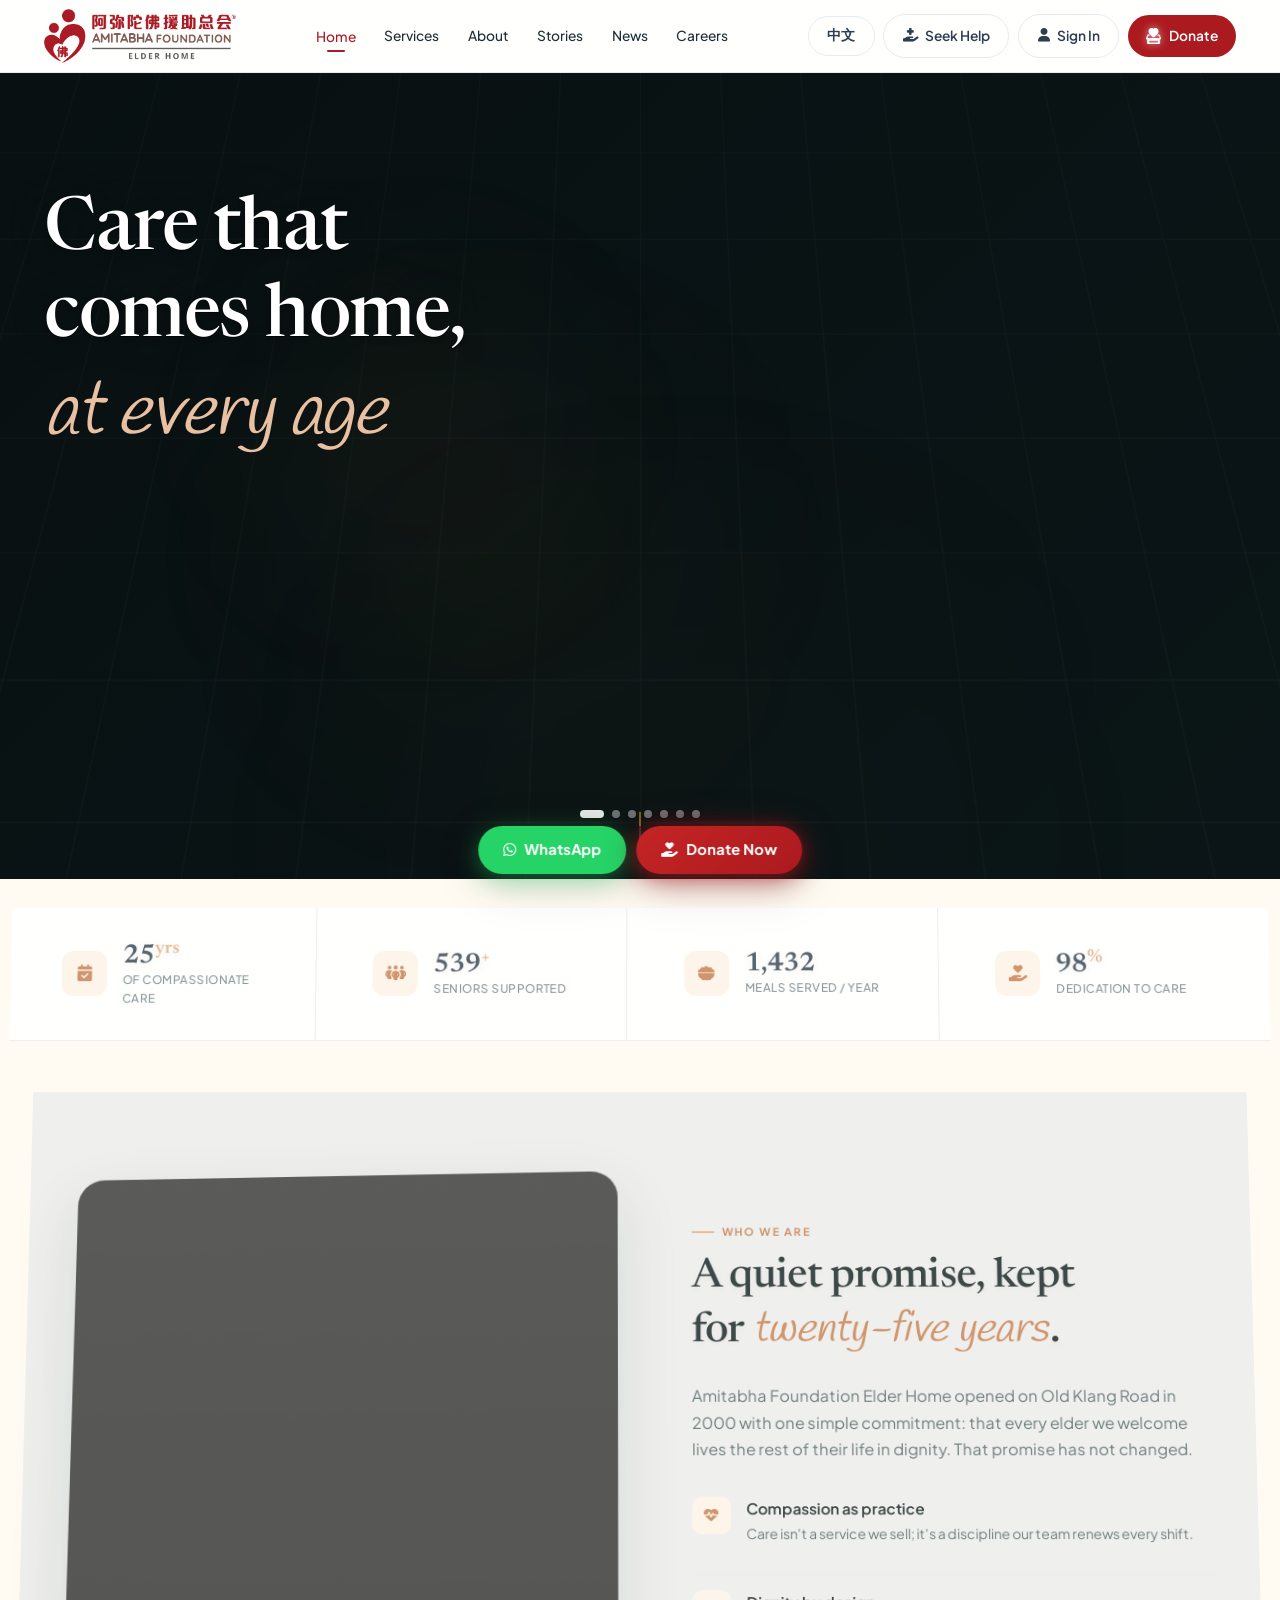
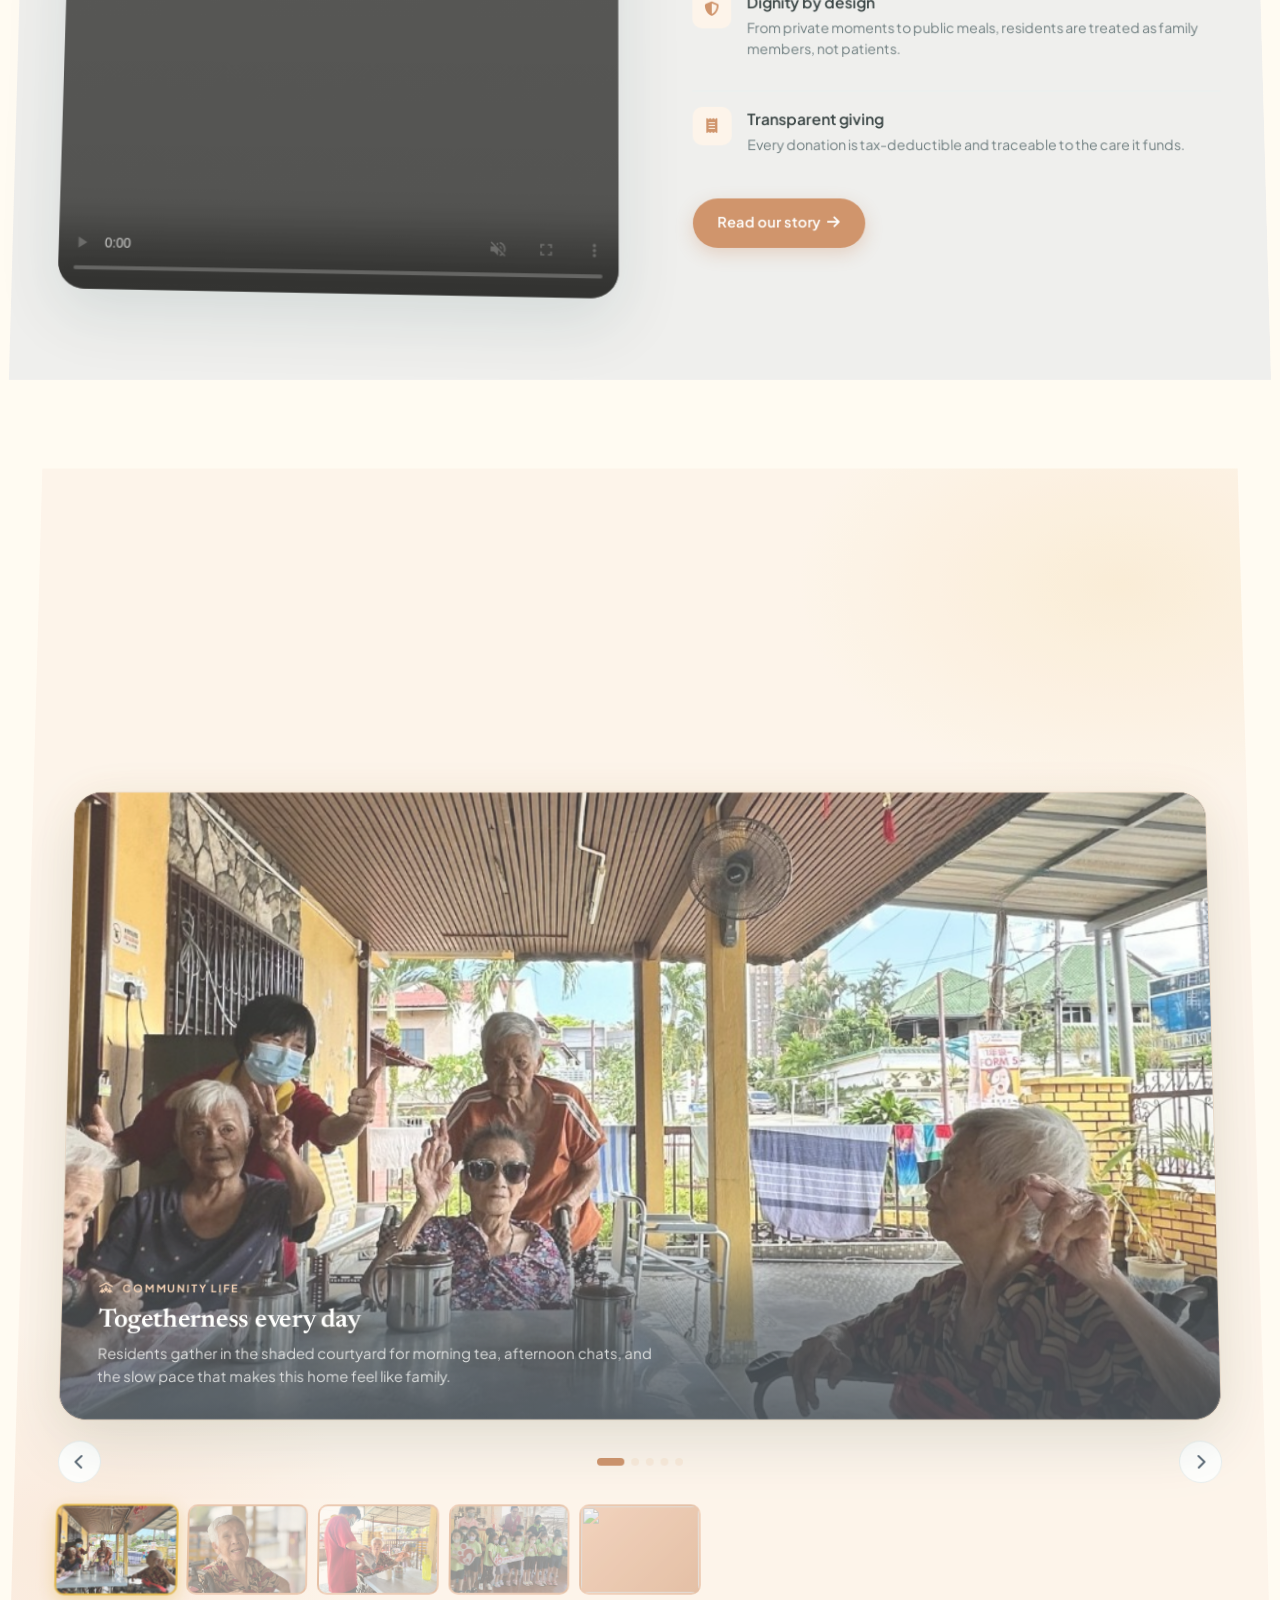
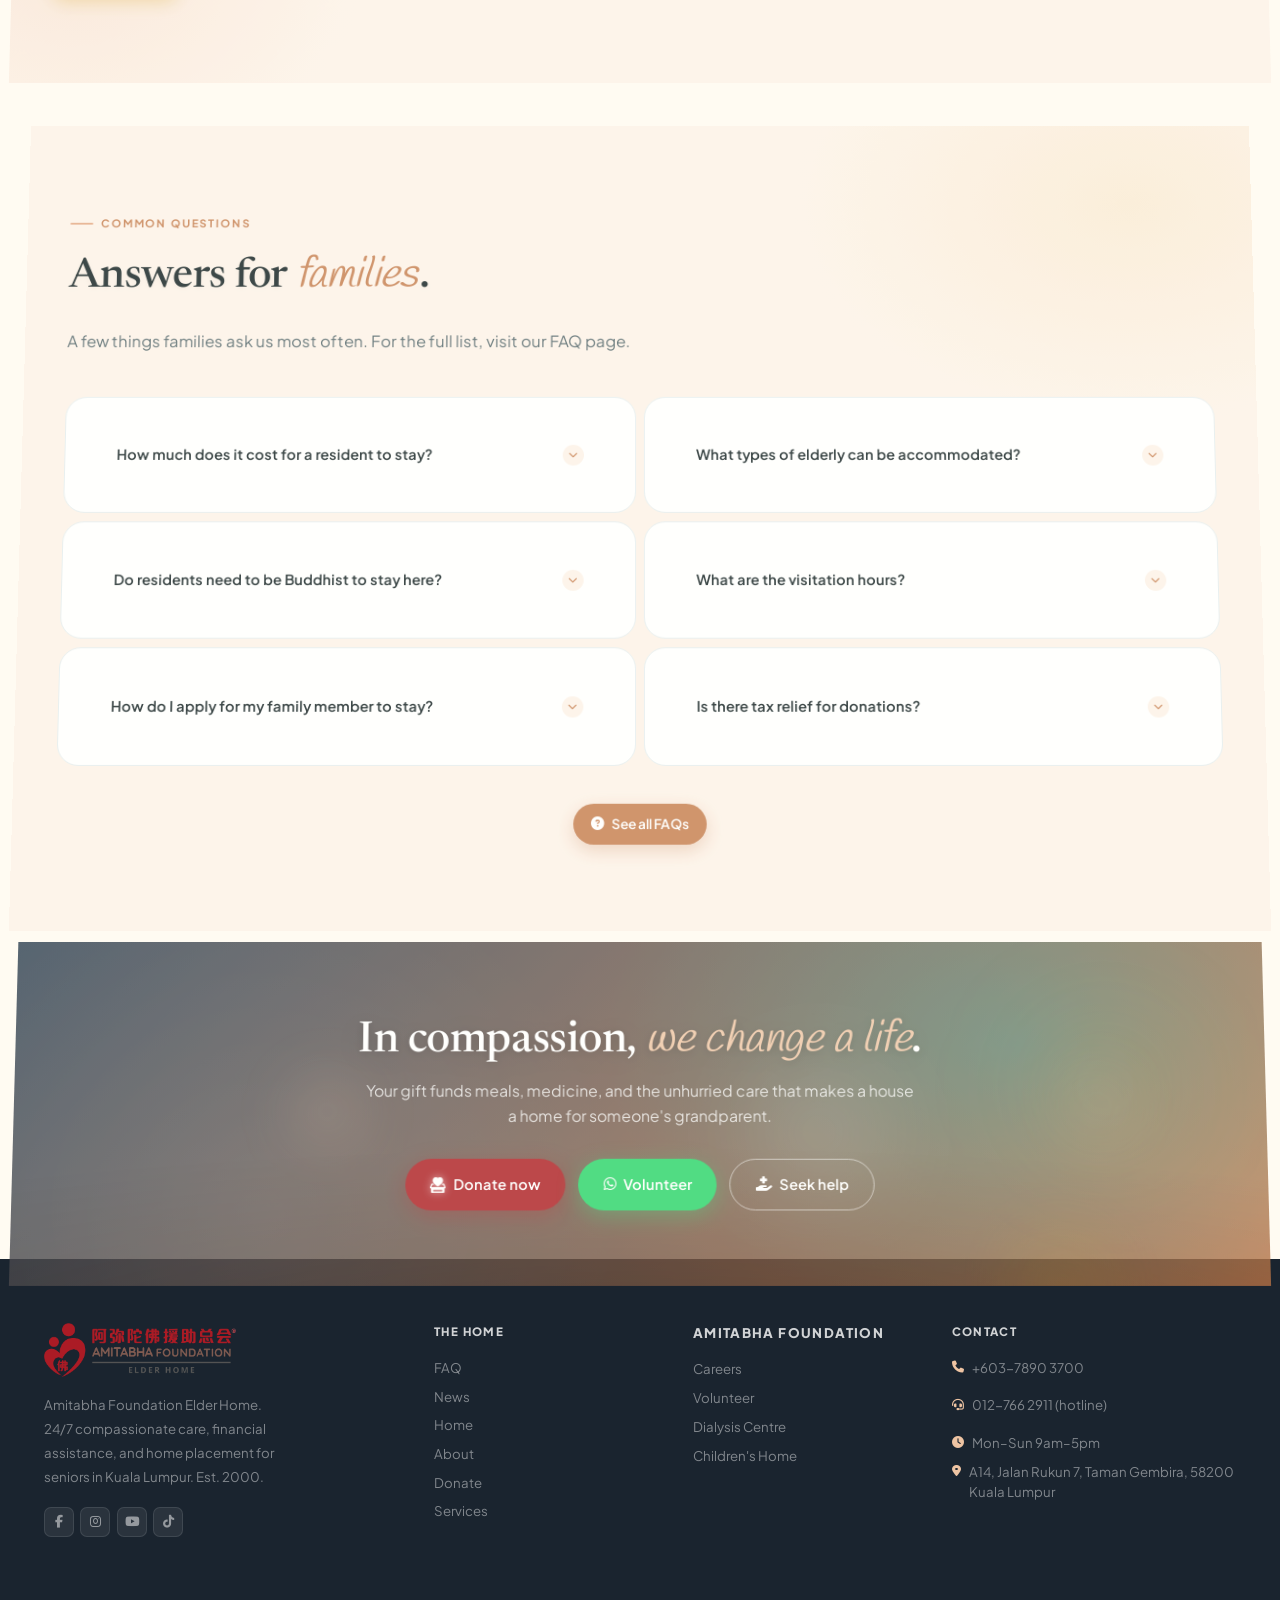
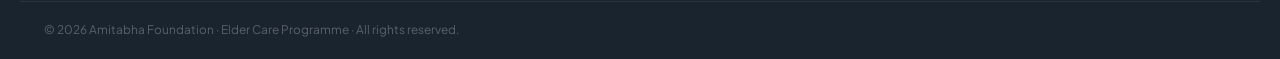
==== commit 224e26ad: "Update contact phone/WhatsApp number to 012-766 2911 Co-Authored-By: Claude Sonnet 5 <noreply@anthro" ====
--- a/index.html
+++ b/index.html
@@ -912,7 +912,7 @@
     </nav>
     <div class="hdr-r">
       <button class="lang-toggle btn btn-ghost" id="lang-toggle-desk">中文</button>
-      <a href="https://wa.me/60127762911?text=I%20need%20help%20with%20elder%20care%20and%20support." class="btn btn-ghost"><i class="fa fa-hand-holding-medical"></i> <span data-i18n="nav.seekHelp">Seek Help</span></a>
+      <a href="https://wa.me/60127662911?text=I%20need%20help%20with%20elder%20care%20and%20support." class="btn btn-ghost"><i class="fa fa-hand-holding-medical"></i> <span data-i18n="nav.seekHelp">Seek Help</span></a>
       <div id="nav-auth"><a href="/login" class="btn btn-ghost"><i class="fa fa-user"></i> <span data-i18n="nav.signIn">Sign In</span></a></div>
       <a href="https://m.amitabhafoundation.my/en/donation" class="btn" style="background:#ab1a1f;color:#fff;border-radius:999px;padding:.62rem 1.15rem;animation:donateGlow 2.5s ease-in-out infinite" target="_blank" rel="noopener"><img src="Photo/Repair%20scenshot%20website/Donation%201.png" class="donate-img" alt=""> <span data-i18n="nav.donate">Donate</span></a>
       <button class="burger" id="burger" aria-label="Menu"><span></span><span></span><span></span></button>
@@ -927,7 +927,7 @@
     <a href="/blog" data-i18n="nav.news">News</a>
     <a href="/jobs" data-i18n="nav.careers">Careers</a>
     <a href="/login" id="mob-signin"><i class="fa fa-user"></i> <span data-i18n="nav.signIn">Sign In</span></a>
-    <a href="https://wa.me/60127762911?text=I%20need%20help%20with%20elder%20care%20and%20support." style="color:var(--teal-700);font-weight:700"><i class="fa fa-hand-holding-medical"></i> <span data-i18n="nav.seekHelp">Seek Help</span></a>
+    <a href="https://wa.me/60127662911?text=I%20need%20help%20with%20elder%20care%20and%20support." style="color:var(--teal-700);font-weight:700"><i class="fa fa-hand-holding-medical"></i> <span data-i18n="nav.seekHelp">Seek Help</span></a>
     <a href="https://m.amitabhafoundation.my/en/donation" target="_blank" rel="noopener" style="color:#ab1a1f;font-weight:700"><img src="Photo/Repair%20scenshot%20website/Donation%201.png" class="donate-img-plain" alt=""> <span data-i18n="nav.donateNow">Donate Now</span></a>
     <button class="lang-toggle btn btn-ghost" style="width:100%;text-align:left;margin-top:.5rem">中文</button>
   </nav>
@@ -962,7 +962,7 @@
         <i class="fa fa-phone-volume" data-layout-id="hi-speak-ic"></i>
         <span class="hi-title" data-layout-id="hi-speak-ttl" data-i18n="hero.c2.title">Speak to us</span>
         <p data-i18n="hero.c2.body">Our care advisors are available now. Reach us on WhatsApp for a free consultation about placement, fees, and personalised care plans.</p>
-        <a class="hi-link" href="https://wa.me/60127762911?text=I%20need%20help%20with%20elder%20care%20and%20support." target="_blank"><i class="fa fa-arrow-right"></i> <span data-i18n="hero.c2.link">Chat on WhatsApp</span></a>
+        <a class="hi-link" href="https://wa.me/60127662911?text=I%20need%20help%20with%20elder%20care%20and%20support." target="_blank"><i class="fa fa-arrow-right"></i> <span data-i18n="hero.c2.link">Chat on WhatsApp</span></a>
       </button>
       <button class="hi-card" data-layout-id="hi-nursing" data-duration="480">
         <i class="fa fa-clock" data-layout-id="hi-nursing-ic"></i>
@@ -1260,8 +1260,8 @@
     <p data-i18n="cta.p">Your gift funds meals, medicine, and the unhurried care that makes a house a home for someone's grandparent.</p>
     <div class="cta-btns">
       <a href="https://m.amitabhafoundation.my/en/donation" class="btn btn-lg" style="background:#ab1a1f;color:#fff;animation:donateGlow 2.5s ease-in-out infinite;box-shadow:0 6px 22px rgba(171,26,31,.38)" target="_blank" rel="noopener"><img src="Photo/Repair%20scenshot%20website/Donation%201.png" class="donate-img" alt=""> <span data-i18n="cta.donate">Donate now</span></a>
-      <a href="https://wa.me/60127762911" class="btn btn-lg" style="background:#25d366;color:#fff;animation:waGlow 2.5s ease-in-out infinite;box-shadow:0 6px 22px rgba(37,211,102,.38)" target="_blank" rel="noopener"><i class="fab fa-whatsapp"></i> <span data-i18n="cta.volunteer">Volunteer</span></a>
-      <a href="https://wa.me/60127762911?text=I%20need%20help%20with%20elder%20care%20and%20support." class="btn btn-outline-white btn-lg"><i class="fa fa-hand-holding-medical"></i> <span data-i18n="cta.seekHelp">Seek help</span></a>
+      <a href="https://wa.me/60127662911" class="btn btn-lg" style="background:#25d366;color:#fff;animation:waGlow 2.5s ease-in-out infinite;box-shadow:0 6px 22px rgba(37,211,102,.38)" target="_blank" rel="noopener"><i class="fab fa-whatsapp"></i> <span data-i18n="cta.volunteer">Volunteer</span></a>
+      <a href="https://wa.me/60127662911?text=I%20need%20help%20with%20elder%20care%20and%20support." class="btn btn-outline-white btn-lg"><i class="fa fa-hand-holding-medical"></i> <span data-i18n="cta.seekHelp">Seek help</span></a>
     </div>
   </div>
 </div>
@@ -1292,14 +1292,14 @@
     <div class="foot-col">
       <h4><a href="https://amitabhafoundation.my/" target="_blank" rel="noopener" style="color:inherit;text-decoration:none" data-i18n="foot.c2.h4">Amitabha Foundation</a></h4>
       <a href="/jobs" data-i18n="foot.c2.careers">Careers</a>
-      <a href="https://wa.me/60127762911" target="_blank" rel="noopener" data-i18n="foot.c2.volunteer">Volunteer</a>
+      <a href="https://wa.me/60127662911" target="_blank" rel="noopener" data-i18n="foot.c2.volunteer">Volunteer</a>
       <a href="https://amitabhafoundation.my/" target="_blank" rel="noopener" data-i18n="foot.c2.dialysis">Dialysis Centre</a>
       <a href="https://amitabhafoundation.my/" target="_blank" rel="noopener" data-i18n="foot.c2.children">Children's Home</a>
     </div>
     <div class="foot-col">
       <h4 data-i18n="foot.c3.h4">Contact</h4>
       <div class="fci"><i class="fa fa-phone"></i><a href="tel:+60378903700">+603-7890 3700</a></div>
-      <div class="fci"><i class="fa fa-headset"></i><a href="tel:+60127762911">012-776 2911 (hotline)</a></div>
+      <div class="fci"><i class="fa fa-headset"></i><a href="tel:+60127662911">012-766 2911 (hotline)</a></div>
       <div class="fci"><i class="fa fa-clock"></i><span data-i18n="foot.c3.hours">Mon–Sun 9am–5pm</span></div>
       <div class="fci"><i class="fa fa-location-dot"></i><span>A14, Jalan Rukun 7, Taman Gembira, 58200 Kuala Lumpur</span></div>
     </div>
@@ -1310,7 +1310,7 @@
 </footer>
 
 <div class="float-bar">
-  <a class="float-wa" href="https://wa.me/60127762911" target="_blank" rel="noopener"><i class="fab fa-whatsapp"></i> <span class="fl-label">WhatsApp</span></a>
+  <a class="float-wa" href="https://wa.me/60127662911" target="_blank" rel="noopener"><i class="fab fa-whatsapp"></i> <span class="fl-label">WhatsApp</span></a>
   <a class="float-donate" href="https://m.amitabhafoundation.my/en/donation" target="_blank" rel="noopener"><i class="fa fa-hand-holding-heart"></i> <span class="fl-label" data-i18n="float.donate">Donate Now</span><span class="donate-tip" data-i18n="float.tip">Someone is waiting for a kindness only you can give.</span></a>
 </div>
 
